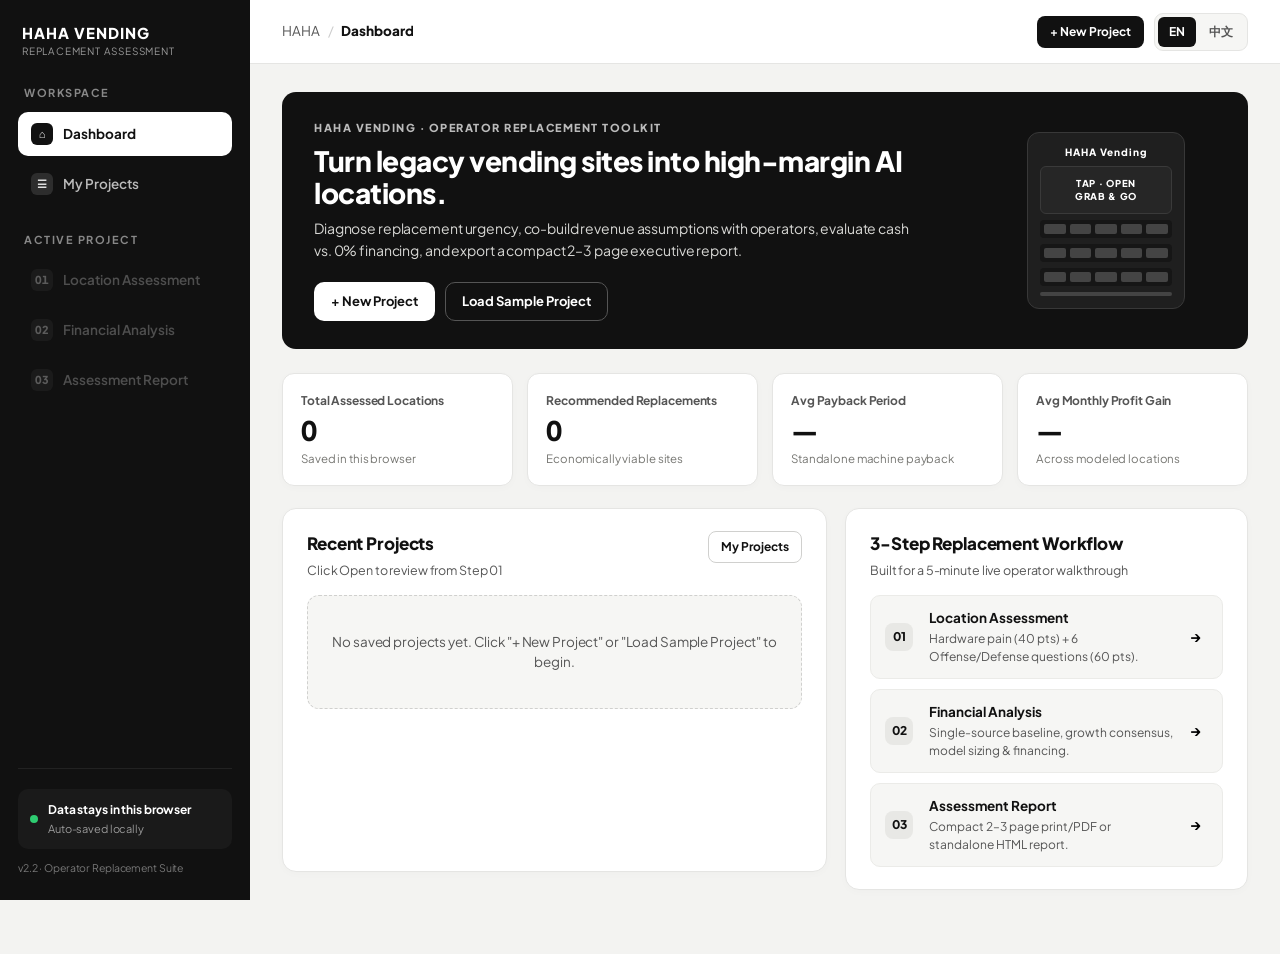
==== index.html @ cf8246a9 "Create index.html" ====
<!DOCTYPE html>
<html lang="en">
<head>
<meta charset="UTF-8">
<meta name="viewport" content="width=device-width, initial-scale=1.0">
<title>HAHA · Location Replacement Assessment v2.2</title>
<meta name="description" content="HAHA Vending Location Replacement Assessment v2.2 — Site Diagnostic, Financial Analysis, and Client-Ready Executive Report.">
<link rel="preconnect" href="https://fonts.googleapis.com">
<link rel="preconnect" href="https://fonts.gstatic.com" crossorigin>
<link href="https://fonts.googleapis.com/css2?family=Inter:wght@400;500;600;700;800;900&family=Plus+Jakarta+Sans:wght@500;600;700;800&display=swap" rel="stylesheet">
<style>
/* =====================================================================
   HAHA Location Replacement Assessment v2.2
   Design System: High-contrast Black / White / Soft Grey
   Aligned with HAHA Location Pitch Builder visual specifications
   ===================================================================== */
:root {
  --black: #111111;
  --ink: #191919;
  --muted: #555555;
  --muted-2: #767672;
  --line: #e5e5e3;
  --line-2: #d0d0ce;
  --soft: #f6f6f4;
  --bg: #f3f3f1;
  --surface: #ffffff;
  --green: #1e7e4e;
  --green-soft: #e6f4ea;
  --green-line: #c2e3ce;
  --red: #b34b40;
  --red-soft: #fdf3f2;
  --red-line: #e5c5c0;
  --amber: #8a5a00;
  --amber-soft: #fff6e5;
  --amber-line: #f0dfb4;
  --radius: 14px;
  --font: "Plus Jakarta Sans", "Inter", -apple-system, BlinkMacSystemFont, "Segoe UI", Roboto, "PingFang SC", "Microsoft YaHei", sans-serif;
}

* { box-sizing: border-box; }
html { -webkit-text-size-adjust: 100%; }
body {
  margin: 0;
  min-width: 320px;
  background: var(--bg);
  color: var(--black);
  font-family: var(--font);
  font-size: 14.5px;
  line-height: 1.5;
  letter-spacing: -0.008em;
  -webkit-font-smoothing: antialiased;
}
button, input, textarea, select { font: inherit; }
button { cursor: pointer; }
[hidden], .hidden { display: none !important; }

/* ================= APP SHELL ================= */
.app-shell {
  min-height: 100vh;
  display: flex;
  background: var(--bg);
  color: var(--black);
}

/* ================= FIXED DARK SIDEBAR ================= */
.sidebar {
  width: 250px;
  background: #111111;
  color: #ffffff;
  padding: 24px 18px;
  display: flex;
  flex-direction: column;
  position: fixed;
  top: 0;
  bottom: 0;
  left: 0;
  z-index: 30;
  transition: transform .22s ease;
  overflow-y: auto;
}
.brand {
  display: flex;
  align-items: center;
  gap: 10px;
  color: #fff;
  text-decoration: none;
  padding: 0 4px;
}
.brand-text strong {
  display: block;
  letter-spacing: 1px;
  font-size: 15px;
  font-weight: 900;
  line-height: 1.15;
}
.brand-text small {
  display: block;
  color: #999;
  font-size: 10px;
  letter-spacing: 0.8px;
  margin-top: 3px;
  text-transform: uppercase;
}
.sidebar-label {
  font-size: 11px;
  letter-spacing: 1.5px;
  color: #888;
  margin: 26px 0 10px;
  text-transform: uppercase;
  font-weight: 700;
  padding: 0 6px;
}
.main-nav {
  display: flex;
  flex-direction: column;
  gap: 6px;
}
.nav-item {
  display: flex;
  align-items: center;
  gap: 10px;
  width: 100%;
  padding: 11px 13px;
  background: transparent;
  border: 0;
  color: #bbb;
  border-radius: 10px;
  text-align: left;
  font-size: 13.5px;
  font-weight: 600;
  transition: background .15s ease, color .15s ease;
}
.nav-item:hover:not(:disabled) {
  color: #fff;
  background: rgba(255, 255, 255, .09);
}
/* CRITICAL CSS FIX: Active nav item stays solid white + black text on hover/focus/active */
.nav-item.active,
.nav-item.active:hover,
.nav-item.active:focus,
.nav-item.active:active {
  background: #ffffff !important;
  color: #111111 !important;
  font-weight: 700;
}
.nav-item:disabled {
  opacity: .36;
  cursor: not-allowed;
}
.nav-badge {
  width: 22px;
  height: 22px;
  border-radius: 6px;
  background: rgba(255, 255, 255, .12);
  color: #ddd;
  display: grid;
  place-items: center;
  font-size: 11px;
  font-weight: 800;
  flex-shrink: 0;
  font-variant-numeric: tabular-nums;
}
.nav-item.active .nav-badge,
.nav-item.active:hover .nav-badge,
.nav-item.active:focus .nav-badge {
  background: #111111 !important;
  color: #ffffff !important;
}
.nav-label {
  flex: 1;
  min-width: 0;
  white-space: nowrap;
  overflow: hidden;
  text-overflow: ellipsis;
}
.sidebar-bottom {
  margin-top: auto;
  padding-top: 20px;
  border-top: 1px solid #222;
}
.sidebar-note {
  background: #1a1a1a;
  padding: 12px;
  border-radius: 10px;
  display: flex;
  gap: 10px;
  align-items: center;
  font-size: 12px;
  color: #ddd;
}
.sidebar-note strong { display: block; font-size: 12px; color: #fff; }
.sidebar-note small { display: block; font-size: 11px; color: #999; margin-top: 2px; }
.status-dot {
  width: 8px;
  height: 8px;
  background: #2ecc71;
  border-radius: 50%;
  display: inline-block;
  flex-shrink: 0;
}
.sidebar-footer {
  margin-top: 12px;
  font-size: 10.5px;
  color: #777;
  line-height: 1.4;
}
.sidebar-overlay {
  display: none;
  position: fixed;
  inset: 0;
  background: rgba(0, 0, 0, .48);
  z-index: 25;
}
.sidebar-overlay.show { display: block; }

/* ================= MAIN AREA & STICKY TOPBAR ================= */
.main-area {
  flex: 1;
  margin-left: 250px;
  min-width: 0;
  display: flex;
  flex-direction: column;
}
.topbar {
  height: 64px;
  border-bottom: 1px solid var(--line);
  background: #ffffff;
  padding: 0 32px;
  display: flex;
  align-items: center;
  justify-content: space-between;
  gap: 16px;
  position: sticky;
  top: 0;
  z-index: 20;
}
.topbar-left {
  display: flex;
  align-items: center;
  gap: 12px;
  min-width: 0;
  flex: 1;
}
.mobile-menu {
  display: none;
  background: transparent;
  border: 1px solid var(--line);
  font-size: 18px;
  padding: 5px 10px;
  border-radius: 8px;
  color: var(--black);
}
.breadcrumb {
  display: flex;
  align-items: center;
  gap: 8px;
  font-size: 13.5px;
  color: var(--muted);
  min-width: 0;
  overflow: hidden;
}
.breadcrumb b { color: #ccc; font-weight: 400; }
.breadcrumb strong {
  color: var(--black);
  font-weight: 800;
  white-space: nowrap;
  overflow: hidden;
  text-overflow: ellipsis;
}
.breadcrumb .bc-proj {
  color: var(--muted);
  font-weight: 600;
  white-space: nowrap;
  overflow: hidden;
  text-overflow: ellipsis;
}
.topbar-actions {
  display: flex;
  align-items: center;
  gap: 10px;
  flex-shrink: 0;
}
.tip-wrap {
  display: inline-flex;
  align-items: center;
}

/* ================= BUTTONS & SEGMENTS ================= */
.button {
  display: inline-flex;
  align-items: center;
  justify-content: center;
  gap: 7px;
  padding: 9px 16px;
  border-radius: 10px;
  font-weight: 700;
  font-size: 13px;
  border: 1px solid transparent;
  transition: all .15s ease;
  text-decoration: none;
  white-space: nowrap;
}
.button-dark { background: #111; color: #fff; }
.button-dark:hover:not(:disabled) { background: #333; }
.button-white { background: #fff; color: #111; }
.button-white:hover:not(:disabled) { background: #eaeae6; }
.button-outline { background: #fff; border: 1px solid var(--line-2); color: #111; }
.button-outline:hover:not(:disabled) { background: var(--soft); border-color: #111; }
.button-ghost { background: transparent; color: var(--muted); }
.button-ghost:hover:not(:disabled) { background: var(--soft); color: #111; }
.button-danger { background: #fff; border: 1px solid var(--red-line); color: var(--red); }
.button-danger:hover:not(:disabled) { background: var(--red-soft); border-color: var(--red); }
.button-small { padding: 6px 12px; font-size: 12px; border-radius: 8px; }
.button-wide { width: 100%; }
.button:disabled {
  opacity: 0.4 !important;
  cursor: not-allowed !important;
}

.seg {
  display: inline-flex;
  background: var(--soft);
  border: 1px solid var(--line);
  border-radius: 9px;
  padding: 3px;
  gap: 2px;
}
.seg button {
  border: 0;
  background: transparent;
  padding: 6px 11px;
  border-radius: 6px;
  font-size: 12px;
  font-weight: 700;
  color: var(--muted);
  transition: all .13s;
  white-space: nowrap;
}
.seg button:hover { color: var(--black); }
.seg button.on { background: #111; color: #fff; }
.seg.block { display: flex; width: 100%; }
.seg.block button { flex: 1; }

/* ================= PAGE CONTENT ================= */
.page-content {
  padding: 28px 32px 64px;
  max-width: 1420px;
  width: 100%;
  margin: 0 auto;
}
.page-heading {
  display: flex;
  align-items: flex-end;
  justify-content: space-between;
  gap: 20px;
  margin-bottom: 22px;
  flex-wrap: wrap;
}
.eyebrow {
  font-size: 11px;
  letter-spacing: 1.5px;
  color: #666;
  font-weight: 800;
  margin-bottom: 5px;
  text-transform: uppercase;
}
.page-heading h1 {
  font-size: 28px;
  margin: 0;
  font-weight: 800;
  letter-spacing: -0.6px;
  color: var(--black);
  line-height: 1.15;
}
.page-heading p {
  margin: 7px 0 0;
  color: #444;
  font-size: 14px;
  line-height: 1.55;
  max-width: 720px;
}

/* ================= DASHBOARD ================= */
.hero-strip {
  background: #111;
  color: #fff;
  border-radius: var(--radius);
  padding: 28px 32px;
  display: grid;
  grid-template-columns: minmax(0, 1fr) 220px;
  gap: 24px;
  align-items: center;
  margin-bottom: 24px;
}
.hero-kicker {
  font-size: 11px;
  letter-spacing: 1.5px;
  color: #bbb;
  font-weight: 800;
  display: block;
  margin-bottom: 8px;
  text-transform: uppercase;
}
.hero-strip h2 {
  font-size: 28px;
  margin: 0 0 8px;
  font-weight: 900;
  letter-spacing: -0.5px;
  line-height: 1.15;
}
.hero-strip p {
  margin: 0 0 20px;
  color: #d8d8d5;
  font-size: 14px;
  line-height: 1.6;
  max-width: 600px;
}
.hero-cta { display: flex; gap: 10px; flex-wrap: wrap; }
.hero-visual {
  display: flex;
  flex-direction: column;
  align-items: center;
  justify-content: center;
}
.visual-frame {
  width: 158px;
  background: #1f1f1f;
  border: 1px solid #383838;
  border-radius: 12px;
  padding: 12px;
  display: flex;
  flex-direction: column;
  gap: 6px;
}
.machine-top {
  font-size: 10px;
  font-weight: 800;
  letter-spacing: 0.9px;
  color: #fff;
  display: flex;
  justify-content: center;
  align-items: center;
  text-align: center;
}
.machine-screen {
  background: #262626;
  border: 1px solid #3a3a3a;
  border-radius: 6px;
  padding: 10px 8px;
  text-align: center;
  font-size: 9.5px;
  font-weight: 800;
  color: #fff;
  letter-spacing: 0.7px;
  line-height: 1.35;
}
.shelf-row {
  display: grid;
  grid-template-columns: repeat(5, 1fr);
  gap: 4px;
  background: #161616;
  padding: 4px;
  border-radius: 4px;
}
.shelf-row i { height: 10px; background: #444; border-radius: 2px; display: block; }
.machine-foot { height: 4px; background: #444; border-radius: 2px; }

.stats-grid {
  display: grid;
  grid-template-columns: repeat(4, minmax(0, 1fr));
  gap: 14px;
  margin-bottom: 22px;
}
.stat-card {
  background: #fff;
  border: 1px solid var(--line);
  border-radius: 12px;
  padding: 18px;
  box-shadow: 0 2px 8px rgba(0, 0, 0, .02);
}
.stat-card span { font-size: 12px; color: var(--muted); font-weight: 700; display: block; }
.stat-card strong {
  font-size: 27px;
  font-weight: 900;
  display: block;
  margin: 6px 0 4px;
  color: var(--black);
  font-variant-numeric: tabular-nums;
  line-height: 1.1;
}
.stat-card small { font-size: 11.5px; color: var(--muted-2); display: block; }

.dashboard-grid {
  display: grid;
  grid-template-columns: minmax(0, 1.15fr) minmax(0, .85fr);
  gap: 18px;
}

/* ================= PANELS & FORMS ================= */
.panel {
  background: #fff;
  border: 1px solid var(--line);
  border-radius: var(--radius);
  padding: 22px 24px;
  box-shadow: 0 2px 8px rgba(0, 0, 0, .02);
  margin-bottom: 18px;
}
.panel:last-child { margin-bottom: 0; }
.panel-head {
  display: flex;
  justify-content: space-between;
  align-items: flex-start;
  margin-bottom: 16px;
  gap: 12px;
}
.panel-head h3 { margin: 0; font-size: 17px; font-weight: 800; color: var(--black); }
.panel-head p { margin: 4px 0 0; color: var(--muted); font-size: 12.5px; line-height: 1.45; }
.step-tag {
  background: var(--soft);
  color: #222;
  padding: 4px 10px;
  border-radius: 999px;
  font-weight: 800;
  font-size: 11px;
  letter-spacing: .5px;
  white-space: nowrap;
  border: 1px solid var(--line);
}

.two-column-layout {
  display: grid;
  grid-template-columns: minmax(0, 1fr) 334px;
  gap: 20px;
  align-items: start;
}
.main-col { min-width: 0; }
.side-col {
  position: sticky;
  top: 84px;
  display: flex;
  flex-direction: column;
  gap: 16px;
}

.form-grid { display: grid; grid-template-columns: 1fr 1fr; gap: 14px; }
.form-grid-3 { display: grid; grid-template-columns: repeat(3, 1fr); gap: 14px; }
.form-grid-4 { display: grid; grid-template-columns: repeat(4, 1fr); gap: 12px; }
.field { display: flex; flex-direction: column; gap: 5px; min-width: 0; }
.field.full { grid-column: 1 / -1; }
.field > label { font-size: 12.5px; font-weight: 700; color: #222; }
.field-hint { font-size: 11.5px; color: var(--muted-2); line-height: 1.45; }
input[type="text"], input[type="number"], input[type="date"], select, textarea {
  width: 100%;
  padding: 9px 12px;
  border: 1px solid #d6d6d4;
  border-radius: 8px;
  background: #fafafa;
  font-size: 14px;
  color: #111;
  outline: 0;
  transition: border-color .15s, background .15s, box-shadow .15s;
}
input:focus, select:focus, textarea:focus { background: #fff; border-color: #111; }
input.input-error {
  border-color: var(--red) !important;
  background: var(--red-soft) !important;
  box-shadow: 0 0 0 3px rgba(179, 75, 64, 0.14);
}
.error-text {
  margin-top: 6px;
  font-size: 12px;
  font-weight: 700;
  color: var(--red);
}
.input-wrap { position: relative; display: flex; align-items: center; }
.input-wrap .unit {
  position: absolute;
  right: 11px;
  font-size: 12px;
  font-weight: 700;
  color: var(--muted);
  pointer-events: none;
}
.input-wrap input.has-unit { padding-right: 42px; }
.input-wrap .prefix {
  position: absolute;
  left: 11px;
  font-size: 13px;
  font-weight: 700;
  color: var(--muted);
  pointer-events: none;
}
.input-wrap input.has-prefix { padding-left: 24px; }
input[type="checkbox"] { accent-color: #111; width: 16px; height: 16px; cursor: pointer; }

.divider { height: 1px; background: var(--line); margin: 18px 0; }

/* ================= CHIPS ================= */
.chips { display: flex; flex-wrap: wrap; gap: 7px; }
.chip {
  display: inline-flex;
  align-items: center;
  gap: 5px;
  padding: 6px 12px;
  border: 1px solid var(--line-2);
  border-radius: 999px;
  background: #fff;
  color: #222;
  font-size: 12.5px;
  font-weight: 700;
  transition: all .14s ease;
}
.chip:hover { border-color: #111; background: var(--soft); }
.chip.on { background: #111; border-color: #111; color: #fff; }

/* ================= DIAGNOSTIC CARDS (STEP 1) ================= */
.criteria-list { display: grid; gap: 12px; }
.criterion {
  border: 1px solid var(--line);
  border-radius: 12px;
  padding: 15px 16px;
  background: #fff;
}
.criterion-top {
  display: flex;
  justify-content: space-between;
  gap: 10px;
  align-items: flex-start;
  margin-bottom: 10px;
}
.criterion-title-wrap { display: flex; gap: 10px; align-items: flex-start; }
.criterion-num {
  flex: 0 0 28px;
  width: 28px;
  height: 28px;
  display: grid;
  place-items: center;
  border-radius: 8px;
  background: #111;
  color: #fff;
  font-size: 11.5px;
  font-weight: 800;
}
.criterion h4 { margin: 0; font-size: 14.5px; font-weight: 800; color: #111; }
.criterion-q { margin: 4px 0 0; font-size: 13px; color: #3d3d3b; line-height: 1.5; }
.dim-tag {
  font-size: 10.5px;
  font-weight: 800;
  padding: 3px 8px;
  border-radius: 999px;
  white-space: nowrap;
  letter-spacing: .3px;
}
.dim-tag.offense { background: #111; color: #fff; }
.dim-tag.defense { background: var(--soft); color: #222; border: 1px solid var(--line-2); }

.choices-3 {
  display: grid;
  grid-template-columns: repeat(3, 1fr);
  gap: 8px;
  margin-left: 38px;
}
.choice-btn {
  padding: 9px 10px;
  border: 1px solid var(--line-2);
  border-radius: 9px;
  background: #fff;
  color: #333;
  font-size: 12.5px;
  font-weight: 700;
  text-align: center;
  transition: all .14s;
}
.choice-btn:hover { border-color: #111; background: var(--soft); }
.choice-btn.on-10 { background: #111; border-color: #111; color: #fff; }
.choice-btn.on-5 { background: #4a4a48; border-color: #4a4a48; color: #fff; }
.choice-btn.on-0 { background: var(--soft); border-color: #111; color: #111; }

/* ================= RIGHT STICKY RAIL & SCORING CRITERIA ================= */
.rail-panel {
  background: #111;
  color: #fff;
  border-radius: var(--radius);
  padding: 22px 20px;
  box-shadow: 0 12px 30px rgba(0, 0, 0, .14);
}
.rail-label {
  font-size: 10px;
  letter-spacing: 1.5px;
  color: #aaa;
  font-weight: 800;
  text-transform: uppercase;
  margin-bottom: 6px;
}
.rail-big {
  font-size: 38px;
  font-weight: 900;
  letter-spacing: -1.5px;
  line-height: 1.05;
  font-variant-numeric: tabular-nums;
}
.rail-big.pos { color: #5ce1a0; }
.rail-big.neg { color: #ff8a80; }
.rail-sub { font-size: 12px; color: #bbb; margin-top: 4px; }
.rail-div { height: 1px; background: rgba(255, 255, 255, .14); margin: 14px 0; }
.rail-row {
  display: flex;
  justify-content: space-between;
  align-items: baseline;
  gap: 10px;
  padding: 4px 0;
  font-size: 12.5px;
}
.rail-row span { color: #aaa; }
.rail-row strong { color: #fff; font-weight: 800; font-variant-numeric: tabular-nums; }

.breakdown-bar { margin-top: 10px; }
.breakdown-head { display: flex; justify-content: space-between; font-size: 11.5px; color: #ccc; margin-bottom: 4px; }
.breakdown-head strong { color: #fff; font-variant-numeric: tabular-nums; }
.score-bar-track {
  height: 6px;
  background: rgba(255, 255, 255, .16);
  border-radius: 99px;
  overflow: hidden;
}
.score-bar-fill {
  height: 100%;
  background: #fff;
  border-radius: inherit;
  transition: width .2s ease;
}

.status-badge {
  display: inline-flex;
  align-items: center;
  gap: 6px;
  padding: 4px 10px;
  border-radius: 999px;
  font-size: 11.5px;
  font-weight: 800;
  background: #fff;
  color: #111;
}
.status-badge.strong { background: #2ecc71; color: #0a2917; }
.status-badge.positive { background: #ffffff; color: #111; }
.status-badge.conditional { background: #f3c65f; color: #3a2600; }
.status-badge.defer { background: #333; color: #ccc; }

.criteria-guide-card {
  background: #fff;
  border: 1px solid var(--line);
  border-radius: var(--radius);
  padding: 18px 20px;
  box-shadow: 0 2px 8px rgba(0, 0, 0, .02);
}
.criteria-guide-card h4 {
  margin: 0 0 6px;
  font-size: 14px;
  font-weight: 800;
  color: #111;
}
.criteria-guide-card p {
  margin: 0 0 12px;
  font-size: 12px;
  color: var(--muted);
  line-height: 1.5;
}
.criteria-tier-list {
  display: grid;
  gap: 8px;
}
.criteria-tier-row {
  display: flex;
  justify-content: space-between;
  align-items: center;
  gap: 10px;
  padding: 8px 10px;
  background: var(--soft);
  border: 1px solid var(--line);
  border-radius: 8px;
  font-size: 12px;
}
.criteria-tier-row strong { color: #111; font-weight: 800; white-space: nowrap; }
.criteria-tier-row span { color: var(--muted); text-align: right; font-weight: 600; }

/* ================= STEP 2 SPECIFIC ================= */
.derived-bar {
  display: grid;
  grid-template-columns: repeat(3, 1fr);
  gap: 10px;
  margin-top: 14px;
  padding: 12px 14px;
  background: var(--soft);
  border: 1px solid var(--line);
  border-radius: 10px;
}
.derived-item span { font-size: 11px; color: var(--muted); font-weight: 700; display: block; }
.derived-item strong { font-size: 17px; font-weight: 900; color: var(--black); font-variant-numeric: tabular-nums; }

.formula-box {
  margin-top: 12px;
  padding: 10px 13px;
  background: var(--soft);
  border: 1px solid var(--line);
  border-left: 3px solid #111;
  border-radius: 0 8px 8px 0;
  font-size: 12.5px;
  color: #222;
  line-height: 1.5;
  font-variant-numeric: tabular-nums;
}

.uplift-grid { display: grid; grid-template-columns: 1fr 1fr; gap: 12px; }
.uplift-card {
  border: 1px solid var(--line);
  border-radius: 12px;
  padding: 14px;
  background: #fff;
  display: flex;
  flex-direction: column;
  gap: 10px;
}
.uplift-head { display: flex; justify-content: space-between; align-items: flex-start; gap: 8px; }
.uplift-head h4 { margin: 0; font-size: 14px; font-weight: 800; }
.uplift-head p { margin: 2px 0 0; font-size: 12px; color: var(--muted); line-height: 1.4; }
.cap-badge {
  font-size: 10px;
  font-weight: 800;
  padding: 2px 7px;
  border-radius: 6px;
  background: var(--amber-soft);
  color: var(--amber);
  border: 1px solid var(--amber-line);
  white-space: nowrap;
}
.uplift-foot {
  display: flex;
  justify-content: space-between;
  align-items: center;
  padding-top: 8px;
  border-top: 1px solid var(--line);
}
.uplift-impact { font-size: 15px; font-weight: 900; color: var(--green); font-variant-numeric: tabular-nums; }

.model-grid {
  display: grid;
  grid-template-columns: repeat(4, 1fr);
  gap: 10px;
  margin-bottom: 14px;
}
.model-card {
  position: relative;
  border: 1px solid var(--line-2);
  border-radius: 11px;
  padding: 13px 12px 11px;
  background: #fff;
  text-align: left;
  transition: all .14s;
}
.model-card:hover { border-color: #111; background: var(--soft); }
.model-card.on {
  border: 2px solid #111;
  background: var(--soft);
  box-shadow: 0 4px 12px rgba(0, 0, 0, .06);
}
.model-card .mn { font-size: 13.5px; font-weight: 800; color: #111; }
.model-card .mp { font-size: 16px; font-weight: 900; margin-top: 4px; font-variant-numeric: tabular-nums; }
.model-card .mt { font-size: 11px; color: var(--muted); margin-top: 2px; font-weight: 600; }
.rec-badge {
  position: absolute;
  top: -8px;
  right: 8px;
  background: #111;
  color: #fff;
  font-size: 9px;
  font-weight: 800;
  letter-spacing: .5px;
  padding: 2px 7px;
  border-radius: 5px;
  text-transform: uppercase;
}

.kpi-row-4 {
  display: grid;
  grid-template-columns: repeat(4, 1fr);
  gap: 10px;
  margin-bottom: 16px;
}
.kpi-box {
  background: var(--soft);
  border: 1px solid var(--line);
  border-radius: 11px;
  padding: 13px 14px;
}
.kpi-box.dark { background: #111; border-color: #111; color: #fff; }
.kpi-box span { font-size: 11px; font-weight: 700; color: var(--muted); display: block; text-transform: uppercase; letter-spacing: .4px; }
.kpi-box.dark span { color: #bbb; }
.kpi-box strong { font-size: 21px; font-weight: 900; display: block; margin-top: 4px; font-variant-numeric: tabular-nums; line-height: 1.15; }
.kpi-box.dark strong { color: #5ce1a0; }
.kpi-box small { font-size: 11px; color: var(--muted-2); display: block; margin-top: 3px; }
.kpi-box.dark small { color: #999; }

.collapse-header {
  display: flex;
  justify-content: space-between;
  align-items: center;
  gap: 12px;
  cursor: pointer;
  user-select: none;
}
.collapse-summary {
  display: flex;
  align-items: center;
  gap: 10px;
  font-size: 13px;
  color: var(--muted);
}
.collapse-summary strong { color: #111; font-weight: 800; font-variant-numeric: tabular-nums; }

/* Tables */
.table-wrap { overflow-x: auto; }
.table { width: 100%; border-collapse: collapse; }
.table th {
  font-size: 11px;
  font-weight: 800;
  letter-spacing: .5px;
  text-transform: uppercase;
  color: var(--muted);
  text-align: left;
  padding: 9px 8px;
  border-bottom: 1.5px solid #111;
  white-space: nowrap;
}
.table td {
  padding: 9px 8px;
  border-bottom: 1px solid var(--line);
  font-size: 13px;
  vertical-align: middle;
}
.table tr:last-child td { border-bottom: 0; }
.table .r { text-align: right; font-variant-numeric: tabular-nums; white-space: nowrap; }
.table tr.total td { background: var(--soft); font-weight: 800; }
.table tr.primary td { background: var(--green-soft); font-weight: 800; color: #111; }
.pos { color: var(--green) !important; }
.neg { color: var(--red) !important; }

.callout {
  display: flex;
  gap: 14px;
  align-items: flex-start;
  padding: 14px 16px;
  border-radius: 11px;
  background: var(--soft);
  border: 1px solid var(--line);
  margin-top: 14px;
}
.callout.good { background: var(--green-soft); border-color: var(--green-line); color: #134e30; }
.callout.warn { background: var(--amber-soft); border-color: var(--amber-line); color: #6b4600; }
.callout .big { font-size: 20px; font-weight: 900; white-space: nowrap; font-variant-numeric: tabular-nums; }
.callout .txt { font-size: 13px; line-height: 1.55; }

.chart-explain {
  margin-top: 10px;
  padding: 11px 14px;
  background: var(--soft);
  border: 1px solid var(--line);
  border-radius: 9px;
  font-size: 12px;
  color: #333;
  line-height: 1.55;
}
.chart-legend {
  display: flex;
  gap: 16px;
  flex-wrap: wrap;
  margin-bottom: 6px;
  font-size: 12px;
  font-weight: 700;
}
.chart-legend span { display: inline-flex; align-items: center; gap: 6px; }
.chart-legend i { display: inline-block; width: 14px; height: 3px; border-radius: 2px; }

.verdict-box {
  margin-top: 18px;
  padding: 18px 20px;
  border-radius: 12px;
  background: #111;
  color: #fff;
}
.verdict-box ul, .verdict-box ol {
  margin: 8px 0 0;
  padding-left: 18px;
  font-size: 13px;
  color: #ddd;
  line-height: 1.6;
}
.verdict-box li { margin-bottom: 3px; }

.warn-list { display: grid; gap: 8px; margin-top: 12px; }
.warn-item {
  display: flex;
  gap: 8px;
  align-items: flex-start;
  padding: 9px 12px;
  border-radius: 9px;
  background: var(--amber-soft);
  border: 1px solid var(--amber-line);
  font-size: 12.5px;
  color: #6b4600;
}
.warn-item.info { background: var(--soft); border-color: var(--line); color: var(--muted); }

/* ================= PROJECTS & RECENT ================= */
.recent-list { display: flex; flex-direction: column; gap: 10px; }
.recent-row {
  display: flex;
  justify-content: space-between;
  align-items: center;
  gap: 12px;
  padding: 12px 14px;
  background: var(--soft);
  border: 1px solid #ebebe8;
  border-radius: 10px;
  cursor: pointer;
  transition: border-color .15s;
}
.recent-row:hover { border-color: #111; background: #fff; }
.recent-row strong { display: block; font-size: 14px; color: #111; }
.recent-row small { display: block; font-size: 12px; color: #555; margin-top: 2px; }

.quick-link {
  display: grid;
  grid-template-columns: 32px minmax(0, 1fr) 18px;
  align-items: center;
  gap: 12px;
  width: 100%;
  padding: 12px 14px;
  background: var(--soft);
  border: 1px solid #ebebe8;
  border-radius: 10px;
  text-align: left;
  margin-bottom: 10px;
  transition: all .15s;
}
.quick-link:last-child { margin-bottom: 0; }
.quick-link:hover { border-color: #111; background: #fff; }
.quick-number {
  font-size: 12px;
  font-weight: 900;
  color: #111;
  background: #e8e8e5;
  width: 28px;
  height: 28px;
  border-radius: 8px;
  display: grid;
  place-items: center;
}
.quick-link strong { display: block; font-size: 13.5px; color: #111; }
.quick-link small { display: block; font-size: 12px; color: #555; margin-top: 2px; }

.project-toolbar {
  display: flex;
  align-items: center;
  justify-content: space-between;
  margin-bottom: 16px;
  gap: 12px;
  flex-wrap: wrap;
}
.search-box {
  display: flex;
  align-items: center;
  gap: 8px;
  background: #fff;
  border: 1px solid var(--line-2);
  padding: 7px 12px;
  border-radius: 9px;
  width: 290px;
}
.search-box input { border: 0; padding: 0; background: transparent; font-size: 13.5px; }
.projects-grid {
  display: grid;
  grid-template-columns: repeat(auto-fill, minmax(300px, 1fr));
  gap: 14px;
}
.project-card {
  background: #fff;
  border: 1px solid var(--line);
  border-radius: 12px;
  padding: 18px;
  display: flex;
  flex-direction: column;
  gap: 10px;
  transition: border-color .15s;
  cursor: pointer;
}
.project-card:hover { border-color: #111; }
.project-card-top { display: flex; justify-content: space-between; align-items: center; gap: 8px; }
.project-type { font-size: 11px; font-weight: 700; padding: 3px 8px; border-radius: 6px; background: var(--soft); color: #333; }
.project-badge { font-size: 11px; font-weight: 800; padding: 3px 8px; border-radius: 6px; background: #111; color: #fff; }
.project-badge.strong { background: var(--green); color: #fff; }
.project-badge.defer { background: #e8e8e5; color: #444; }
.project-card h3 { margin: 0; font-size: 16px; font-weight: 800; color: #111; }
.project-card p { margin: 0; font-size: 12.5px; color: #555; }
.project-card-bottom {
  display: flex;
  justify-content: space-between;
  align-items: center;
  gap: 8px;
  margin-top: auto;
  padding-top: 10px;
  border-top: 1px solid var(--line);
}
.empty-box {
  padding: 36px 20px;
  text-align: center;
  color: var(--muted);
  font-size: 13.5px;
  background: var(--soft);
  border-radius: 12px;
  border: 1px dashed var(--line-2);
}

/* ================= REPORT PAPER (STEP 3) ================= */
.report-toolbar {
  display: flex;
  justify-content: space-between;
  align-items: center;
  gap: 12px;
  margin-bottom: 16px;
  flex-wrap: wrap;
}
.proposal-paper {
  background: #fff;
  color: #111;
  padding: 38px 42px;
  border-radius: 10px;
  border: 1px solid var(--line);
  box-shadow: 0 12px 32px rgba(0, 0, 0, .06);
  max-width: 920px;
  margin: 0 auto;
}
.rep-header {
  display: flex;
  justify-content: space-between;
  align-items: center;
  border-bottom: 2px solid #111;
  padding-bottom: 12px;
  margin-bottom: 16px;
}
.rep-logo { font-weight: 900; letter-spacing: 1px; font-size: 16px; }
.rep-doc-type { font-size: 11px; letter-spacing: 1.2px; color: #555; font-weight: 800; text-transform: uppercase; }
.rep-title { margin: 0 0 6px; font-size: 25px; font-weight: 900; letter-spacing: -0.5px; line-height: 1.2; }
.rep-meta-bar {
  display: flex;
  flex-wrap: wrap;
  gap: 18px;
  padding: 10px 14px;
  background: var(--soft);
  border: 1px solid var(--line);
  border-radius: 8px;
  font-size: 12.5px;
  margin: 12px 0 18px;
}
.rep-meta-bar span { color: #666; margin-right: 4px; }
.rep-stat-row {
  display: grid;
  grid-template-columns: repeat(4, 1fr);
  gap: 10px;
  margin: 12px 0;
}
.rep-stat {
  background: #111;
  color: #fff;
  padding: 13px 14px;
  border-radius: 8px;
}
.rep-stat span { font-size: 10px; color: #ccc; display: block; text-transform: uppercase; letter-spacing: .5px; }
.rep-stat strong { font-size: 19px; font-weight: 900; display: block; margin-top: 4px; font-variant-numeric: tabular-nums; }
.rep-sec { margin: 22px 0 0; }
.rep-sec h3 {
  font-size: 14px;
  font-weight: 800;
  margin: 0 0 10px;
  padding-bottom: 5px;
  border-bottom: 1px solid var(--line);
  text-transform: uppercase;
  letter-spacing: .4px;
}
.rep-subh {
  font-size: 12.5px;
  font-weight: 800;
  color: #111;
  margin: 12px 0 5px;
}
.rep-two { display: grid; grid-template-columns: 1fr 1fr; gap: 18px; }
.rep-list { margin: 6px 0; padding-left: 18px; font-size: 12.5px; line-height: 1.6; color: #222; }
.rep-list li { margin-bottom: 4px; }
.rep-note { font-size: 11.5px; color: #555; line-height: 1.55; margin-top: 8px; }
.rep-deploy-bar {
  margin-top: 10px;
  padding: 9px 12px;
  background: var(--soft);
  border: 1px solid var(--line);
  border-left: 3px solid #111;
  border-radius: 0 7px 7px 0;
  font-size: 12px;
  color: #222;
}
.rep-alert {
  margin-top: 10px;
  padding: 10px 12px;
  background: var(--amber-soft);
  border-left: 3px solid var(--amber);
  font-size: 12px;
  color: #6b4600;
  line-height: 1.5;
}
.rep-foot-bar {
  margin-top: 22px;
  padding-top: 10px;
  border-top: 1px solid var(--line);
  display: flex;
  justify-content: space-between;
  font-size: 11px;
  color: var(--muted-2);
  flex-wrap: wrap;
  gap: 8px;
}

/* ================= MODAL & TOAST ================= */
.modal-backdrop {
  position: fixed;
  inset: 0;
  background: rgba(0, 0, 0, .55);
  display: grid;
  place-items: center;
  z-index: 900;
  padding: 16px;
}
.modal {
  background: #fff;
  border-radius: 14px;
  padding: 24px 26px;
  width: 100%;
  max-width: 440px;
  box-shadow: 0 20px 40px rgba(0, 0, 0, .25);
}
.modal h3 { margin: 0 0 6px; font-size: 18px; font-weight: 800; }
.modal p { margin: 0 0 14px; font-size: 13px; color: #555; line-height: 1.5; }
.modal-actions { display: flex; justify-content: flex-end; gap: 10px; margin-top: 18px; }

.toast {
  position: fixed;
  bottom: 24px;
  right: 24px;
  background: #111;
  color: #fff;
  padding: 11px 18px;
  border-radius: 10px;
  font-size: 13px;
  font-weight: 700;
  box-shadow: 0 8px 24px rgba(0, 0, 0, .22);
  z-index: 1000;
  opacity: 0;
  transform: translateY(10px);
  pointer-events: none;
  transition: all .2s ease;
}
.toast.show { opacity: 1; transform: translateY(0); }

/* ================= RESPONSIVE ================= */
@media (max-width: 1160px) {
  .two-column-layout { grid-template-columns: 1fr; }
  .side-col { position: static; order: -1; }
  .model-grid { grid-template-columns: repeat(2, 1fr); }
  .kpi-row-4 { grid-template-columns: repeat(2, 1fr); }
}
@media (max-width: 900px) {
  .sidebar { transform: translateX(-100%); }
  .sidebar.open { transform: translateX(0); }
  .main-area { margin-left: 0; }
  .mobile-menu { display: inline-flex; }
  .dashboard-grid, .hero-strip { grid-template-columns: 1fr; }
  .stats-grid { grid-template-columns: 1fr 1fr; }
  .topbar { padding: 0 16px; }
  .page-content { padding: 20px 16px 56px; }
}
@media (max-width: 640px) {
  .form-grid, .form-grid-3, .form-grid-4, .uplift-grid, .derived-bar, .kpi-row-4, .rep-two, .rep-stat-row { grid-template-columns: 1fr; }
  .choices-3 { margin-left: 0; }
  .stats-grid { grid-template-columns: 1fr; }
  .proposal-paper { padding: 22px 18px; }
}

/* ================= PRINT / PDF ================= */
@media print {
  @page { size: A4; margin: 12mm; }
  * { -webkit-print-color-adjust: exact !important; print-color-adjust: exact !important; }
  body { background: #fff !important; font-size: 9.8pt; }
  .sidebar, .sidebar-overlay, .topbar, .report-toolbar, .no-print, .toast, .modal-backdrop { display: none !important; }
  .main-area { margin-left: 0 !important; }
  .page-content { padding: 0 !important; max-width: 100% !important; }
  .proposal-paper { border: 0 !important; box-shadow: none !important; padding: 0 !important; max-width: 100% !important; }
  .rep-sec { break-inside: avoid; page-break-inside: avoid; }
  .rep-stat-row { grid-template-columns: repeat(4, 1fr) !important; }
  .rep-two { grid-template-columns: 1fr 1fr !important; }
}
</style>
</head>
<body>
<div class="app-shell">
  <div class="sidebar-overlay" id="sidebarOverlay"></div>
  <aside class="sidebar" id="sidebar"></aside>
  <div class="main-area">
    <header class="topbar" id="topbar"></header>
    <main class="page-content" id="pageContent"></main>
  </div>
</div>
<div id="modalRoot"></div>
<div class="toast" id="toast"></div>
<input type="file" id="importFile" accept="application/json" class="hidden">

<script>
'use strict';

/* =====================================================================
   1. SANDBOX-SAFE STORAGE HELPER (IN-MEMORY MAP FALLBACK)
   ===================================================================== */
const _memStore = new Map();
const safeStorage = {
  get(key) {
    try {
      const val = window.localStorage.getItem(key);
      return val !== null ? val : (_memStore.has(key) ? _memStore.get(key) : null);
    } catch (e) {
      return _memStore.has(key) ? _memStore.get(key) : null;
    }
  },
  set(key, val) {
    const s = String(val);
    _memStore.set(key, s);
    try { window.localStorage.setItem(key, s); } catch (e) {}
  },
  remove(key) {
    _memStore.delete(key);
    try { window.localStorage.removeItem(key); } catch (e) {}
  }
};

/* =====================================================================
   2. CORE MODELS & PURE CALCULATION ENGINE
   ===================================================================== */
const STORAGE_KEY = 'haha_replace_v22_projects';
const ACTIVE_KEY  = 'haha_replace_v22_active';
const LANG_KEY    = 'haha_replace_v22_lang';

const MODELS = [
  { id: 'mini360',    name: 'Mini 360',    msrp: 2999, tag: 'compact' },
  { id: 'plus440',    name: 'Plus 440',    msrp: 3499, tag: 'standard' },
  { id: 'pro542',     name: 'Pro 542',     msrp: 4499, tag: 'bestseller' },
  { id: 'max620s',    name: 'Max 620S',    msrp: 5499, tag: 'flagship' },
  { id: 'max660',     name: 'Max 660',     msrp: 5099, tag: 'large' },
  { id: 'ultra1200',  name: 'Ultra 1200',  msrp: 6999, tag: 'double' },
  { id: 'freezer550', name: 'Freezer 550', msrp: 4999, tag: 'frozen' }
];

const QUADRANT_BASE = {
  1: { variety: 12, basket: 10, stock: 8, payment: 5 },
  2: { variety: 7,  basket: 5,  stock: 5, payment: 3 },
  3: { variety: 10, basket: 8,  stock: 7, payment: 4 },
  4: { variety: 4,  basket: 3,  stock: 3, payment: 2 }
};

const FREIGHT_FEE = 250;
const REVENUE_LINE = 1200;
const URGENCY_HIGH_LINE = 60;

function num(v) {
  if (v === '' || v === null || v === undefined) return 0;
  const n = parseFloat(v);
  return isFinite(n) ? n : 0;
}
function clamp(v, lo, hi) { return Math.min(hi, Math.max(lo, v)); }
function round1(v) { return Math.round(v * 10) / 10; }
function todayStr() {
  const d = new Date();
  return d.getFullYear() + '-' + String(d.getMonth() + 1).padStart(2, '0') + '-' + String(d.getDate()).padStart(2, '0');
}

function createBlankProject(locationName) {
  return {
    id: 'p_' + Date.now() + '_' + Math.random().toString(36).slice(2, 6),
    updatedAt: new Date().toISOString(),
    meta: {
      locationName: locationName || '',
      venue: 'office',
      city: '',
      state: '',
      date: todayStr()
    },
    machine: {
      type: 'snack',
      age: '',
      condition: 'fair',
      monitoring: 'no',
      payments: ['coin', 'bill']
    },
    diag: { q1: 5, q2: 5, q3: 5, q4: 5, q5: 5, q6: 5 },
    baseline: {
      monthlySales: '',
      monthlyOrders: '',
      profitMode: 'actual', // 'actual' | 'margin' | 'detail'
      actualProfit: '',
      estMarginPct: 28,
      cogsRate: 45,
      cashlessShare: 78,
      cardFee: 5.95,
      readerFee: 9.95,
      platform: 0,
      other: 0
    },
    site: {
      deal: 'share', // 'share' | 'rent' | 'combo' | 'none'
      share: 10,
      rent: 0,
      overrideDeal: false,
      hahaShare: 10,
      hahaRent: 0
    },
    uplift: {
      initialized: false,
      _baseQ: 0,
      variety: { accept: 'partial', pct: 6, custom: false },
      basket:  { accept: 'partial', pct: 5, custom: false },
      stock:   { accept: 'partial', pct: 4, custom: false },
      payment: { accept: 'partial', pct: 2.5, custom: false }
    },
    haha: {
      cogsRate: 45,
      processing: 5.95,
      shrinkage: 1.5,
      saas: 15,
      sim: 15,
      pos: 10,
      aiPerOrder: 0.05,
      maintenance: 15,
      other: 0
    },
    invest: {
      modelId: 'pro542',
      modelManual: false,
      freight: true,
      install: 0,
      removal: 0,
      tradeIn: 0,
      finance: {
        enabled: false,
        downPct: 10,
        term: 12,
        apr: 0,
        docFee: 0
      }
    }
  };
}

function createSampleProject() {
  const p = createBlankProject('Breakroom #1 — Bldg A');
  p.meta = {
    locationName: 'Breakroom #1 — Bldg A',
    venue: 'office',
    city: 'Austin',
    state: 'TX',
    date: todayStr()
  };
  p.machine = {
    type: 'snack',
    age: 9,
    condition: 'fair',
    monitoring: 'no',
    payments: ['coin', 'bill']
  };
  p.diag = { q1: 10, q2: 10, q3: 5, q4: 10, q5: 10, q6: 10 };
  p.baseline.monthlySales = 1800;
  p.baseline.monthlyOrders = 720;
  p.baseline.profitMode = 'actual';
  p.baseline.actualProfit = 500;
  p.site = { deal: 'share', share: 10, rent: 0, overrideDeal: false, hahaShare: 10, hahaRent: 0 };
  p.uplift = {
    initialized: true,
    _baseQ: 1,
    variety: { accept: 'yes', pct: 12, custom: false },
    basket:  { accept: 'yes', pct: 10, custom: false },
    stock:   { accept: 'yes', pct: 8, custom: false },
    payment: { accept: 'yes', pct: 5, custom: false }
  };
  p.invest.modelId = 'pro542';
  p.invest.modelManual = false;
  p.invest.freight = true;
  p.invest.finance = { enabled: false, downPct: 10, term: 12, apr: 0, docFee: 0 };
  return p;
}

function dealTerms(deal, share, rent) {
  const shareOn = deal === 'share' || deal === 'combo';
  const rentOn = deal === 'rent' || deal === 'combo';
  return {
    share: shareOn ? clamp(num(share), 0, 100) : 0,
    rent: rentOn ? Math.max(0, num(rent)) : 0
  };
}

function amortize(principal, aprPct, months) {
  const p = Math.max(0, num(principal));
  const n = Math.max(1, Math.round(num(months)));
  const r = Math.max(0, num(aprPct)) / 100 / 12;
  if (p === 0) return 0;
  if (r === 0) return p / n;
  const f = Math.pow(1 + r, n);
  return (p * r * f) / (f - 1);
}

function recommendedModel(dailyOrders, machineType) {
  if (machineType === 'frozen') return 'freezer550';
  if (dailyOrders > 50) return 'ultra1200';
  if (dailyOrders >= 35) return 'max620s';
  if (dailyOrders >= 15) return 'pro542';
  return 'mini360';
}

function compute(p) {
  /* 1. Replacement Urgency Score (0–100): Hardware Pain (0–40) + 6 Diagnostics (0–60) */
  const ageVal = num(p.machine.age);
  const agePts = p.machine.age === '' ? 0 : (ageVal >= 7 ? 12 : ageVal >= 4 ? 6 : 0);
  const pays = Array.isArray(p.machine.payments) ? p.machine.payments : [];
  const hasCard = pays.includes('card');
  const hasMobile = pays.includes('mobile');
  const payPts = (!hasCard && !hasMobile) ? 12 : (!hasMobile ? 5 : 0);
  const monPts = p.machine.monitoring === 'no' ? 8 : 0;
  const condPts = p.machine.condition === 'poor' ? 8 : (p.machine.condition === 'fair' ? 4 : 0);
  const hwPts = clamp(agePts + payPts + monPts + condPts, 0, 40);

  const offensePts = num(p.diag.q1) + num(p.diag.q2) + num(p.diag.q3); // 0–30
  const defensePts = num(p.diag.q4) + num(p.diag.q5) + num(p.diag.q6); // 0–30
  const commercialPts = clamp(offensePts + defensePts, 0, 60);
  const urgencyTotal = clamp(hwPts + commercialPts, 0, 100);
  const urgencyTier = urgencyTotal >= 75 ? 'strong' : urgencyTotal >= 50 ? 'model' : 'low';

  const hiddenRepairRisk = (p.machine.age !== '' && ageVal >= 7) || p.machine.condition === 'poor';

  const rationale = [];
  if (p.machine.age !== '' && ageVal >= 7) rationale.push({ code: 'age', vars: { years: Math.round(ageVal) } });
  if (p.machine.condition === 'poor') rationale.push({ code: 'condition' });
  if (!hasCard && !hasMobile) rationale.push({ code: 'noCashless' });
  else if (!hasMobile) rationale.push({ code: 'noMobile' });
  if (p.machine.monitoring === 'no') rationale.push({ code: 'monitoring' });
  if (num(p.diag.q1) === 10) rationale.push({ code: 'marginCeiling' });
  if (num(p.diag.q5) === 10) rationale.push({ code: 'retention' });
  if (num(p.diag.q4) === 10) rationale.push({ code: 'friction' });
  if (!rationale.length) rationale.push({ code: 'default' });

  /* 2. Single-Source Sales Baseline (30-day backend basis) */
  const b = p.baseline;
  const oldSales = Math.max(0, num(b.monthlySales));
  const oldMonthlyOrders = Math.max(0, num(b.monthlyOrders));
  const oldDailyOrders = oldMonthlyOrders / 30;
  const oldAov = oldMonthlyOrders > 0 ? oldSales / oldMonthlyOrders : 0;

  const siteTerms = dealTerms(p.site.deal, p.site.share, p.site.rent);
  const oldSiteFee = oldSales * siteTerms.share / 100 + siteTerms.rent;

  const oldDetail = {
    cogs: oldSales * clamp(num(b.cogsRate), 0, 100) / 100,
    commission: oldSiteFee,
    processing: oldSales * clamp(num(b.cashlessShare), 0, 100) / 100 * clamp(num(b.cardFee), 0, 100) / 100,
    reader: Math.max(0, num(b.readerFee)),
    platform: Math.max(0, num(b.platform)),
    other: Math.max(0, num(b.other))
  };

  let oldProfit = 0;
  let oldCost = 0;
  if (b.profitMode === 'actual') {
    oldProfit = num(b.actualProfit);
    oldCost = oldSales - oldProfit;
  } else if (b.profitMode === 'detail') {
    oldCost = oldDetail.cogs + oldDetail.commission + oldDetail.processing + oldDetail.reader + oldDetail.platform + oldDetail.other;
    oldProfit = oldSales - oldCost;
  } else {
    oldProfit = oldSales * clamp(num(b.estMarginPct), 0, 100) / 100;
    oldCost = oldSales - oldProfit;
  }
  const oldMargin = oldSales > 0 ? (oldProfit / oldSales) * 100 : 0;

  /* 3. Silent Quadrant Derivation (Sales >= $1,200 & Urgency >= 60) */
  const highRev = oldSales >= REVENUE_LINE;
  const highUrg = urgencyTotal >= URGENCY_HIGH_LINE;
  const quadrantId = highRev ? (highUrg ? 1 : 2) : (highUrg ? 3 : 4);

  /* 4. Growth Consensus with Exact Pro-Rata Cap Scaling */
  const up = p.uplift;
  const vPct = Math.max(0, num(up.variety.pct));
  const sPct = Math.max(0, num(up.stock.pct));
  const pPct = Math.max(0, num(up.payment.pct));
  const bPct = Math.max(0, num(up.basket.pct));

  const orderRaw = vPct + sPct + pPct;
  const orderCapped = orderRaw > 40;
  const orderPct = clamp(orderRaw, 0, 40);
  const orderScale = orderRaw > 0 ? (orderPct / orderRaw) : 1;

  const aovCapped = bPct > 25;
  const aovPct = clamp(bPct, 0, 25);

  const hahaMonthlyOrders = oldMonthlyOrders * (1 + orderPct / 100);
  const hahaDailyOrders = hahaMonthlyOrders / 30;
  const hahaAov = oldAov * (1 + aovPct / 100);
  const hahaSales = hahaMonthlyOrders * hahaAov;

  const varietyRev = ((vPct * orderScale) / 100) * oldSales;
  const stockRev   = ((sPct * orderScale) / 100) * oldSales;
  const paymentRev = ((pPct * orderScale) / 100) * oldSales;
  const basketRev  = hahaMonthlyOrders * (hahaAov - oldAov);
  const totalRevenueGrowth = hahaSales - oldSales;
  const totalRevenueGrowthPct = oldSales > 0 ? (totalRevenueGrowth / oldSales) * 100 : 0;

  /* 5. HAHA P&L */
  const h = p.haha;
  const hahaTerms = p.site.overrideDeal
    ? dealTerms(p.site.deal, p.site.hahaShare, p.site.hahaRent)
    : siteTerms;

  const cogsRate = clamp(num(h.cogsRate), 0, 100);
  const procRate = clamp(num(h.processing), 0, 100);
  const shrinkRate = clamp(num(h.shrinkage), 0, 100);
  const aiPerOrder = Math.max(0, num(h.aiPerOrder));

  const hahaCogs = hahaSales * cogsRate / 100;
  const hahaShareCost = hahaSales * hahaTerms.share / 100;
  const hahaRent = hahaTerms.rent;
  const hahaSiteFee = hahaShareCost + hahaRent;
  const hahaProcessing = hahaSales * procRate / 100;
  const hahaShrinkage = hahaSales * shrinkRate / 100;
  const hahaFixed = Math.max(0, num(h.saas)) + Math.max(0, num(h.sim)) + Math.max(0, num(h.pos)) + Math.max(0, num(h.maintenance)) + Math.max(0, num(h.other));
  const hahaAi = hahaMonthlyOrders * aiPerOrder;

  const hahaCost = hahaCogs + hahaSiteFee + hahaProcessing + hahaShrinkage + hahaFixed + hahaAi;
  const hahaProfit = hahaSales - hahaCost;
  const hahaMargin = hahaSales > 0 ? (hahaProfit / hahaSales) * 100 : 0;

  const varRateSum = (cogsRate + hahaTerms.share + procRate + shrinkRate) / 100;
  const fixedTotal = hahaFixed + hahaRent;
  const zeroGrowthProfit = oldSales - (oldSales * varRateSum) - fixedTotal - (oldMonthlyOrders * aiPerOrder);

  /* 6. Model Recommendation (Daily Orders + Frozen Machine Type) & Net Investment */
  const basisDailyOrders = hahaDailyOrders > 0 ? hahaDailyOrders : oldDailyOrders;
  const recModelId = recommendedModel(basisDailyOrders, p.machine.type);
  const effectiveModelId = p.invest.modelManual ? p.invest.modelId : recModelId;
  const activeModel = MODELS.find(m => m.id === effectiveModelId) || MODELS[2];

  const equipment = activeModel.msrp;
  const freight = p.invest.freight ? FREIGHT_FEE : 0;
  const install = Math.max(0, num(p.invest.install));
  const removal = Math.max(0, num(p.invest.removal));
  const tradeIn = Math.max(0, num(p.invest.tradeIn));
  const investment = Math.max(0, equipment + freight + install + removal - tradeIn);

  const delta = hahaProfit - oldProfit;
  const annualDelta = delta * 12;
  const payback = delta > 0 ? investment / delta : Infinity;
  const standalonePayback = hahaProfit > 0 ? investment / hahaProfit : Infinity;
  const threeYearNet = delta * 36 - investment;
  const roi3 = investment > 0 ? (threeYearNet / investment) * 100 : 0;

  /* 7. Financing (CRITICAL: docFee ONLY at signing, NEVER inside principal) */
  const f = p.invest.finance;
  const financed = !!(f.enabled && investment > 0);
  const down = investment * clamp(num(f.downPct), 0, 100) / 100;
  const docFee = Math.max(0, num(f.docFee));
  const principal = Math.max(0, investment - down);
  const finMonths = clamp(Math.round(num(f.term) || 12), 1, 120);
  const apr = Math.max(0, num(f.apr));
  const payment = amortize(principal, apr, finMonths);
  const cashDueAtSigning = financed ? (down + docFee) : investment;
  const totalPaid = financed ? (payment * finMonths + down + docFee) : investment;
  const totalInterest = financed ? Math.max(0, payment * finMonths - principal) : 0;
  const coverage = payment > 0 ? hahaProfit / payment : Infinity;
  const cashAfter = hahaProfit - payment;
  const vsOldCash = cashAfter - oldProfit;
  const selfFunding = financed && payment > 0 && hahaProfit >= payment;

  /* 8. Stress Test (100% / 80% / 60% of projected sales) */
  const stress = [1, 0.8, 0.6].map(scale => {
    const sSales = hahaSales * scale;
    const sOrders = hahaMonthlyOrders * scale;
    const sProfit = sSales - (sSales * varRateSum) - fixedTotal - (sOrders * aiPerOrder);
    const sDelta = sProfit - oldProfit;
    return {
      scale,
      sales: sSales,
      profit: sProfit,
      delta: sDelta,
      payback: sDelta > 0 ? investment / sDelta : Infinity,
      coverage: payment > 0 ? sProfit / payment : Infinity
    };
  });

  /* 9. Business Viability Verdict (No internal A/B grade jargon) */
  const hasData = oldSales > 0 && oldMonthlyOrders > 0;
  const relGain = oldProfit > 0 ? delta / oldProfit : (delta >= 200 ? 1 : 0);
  let verdict = 'defer'; // 'strong' | 'positive' | 'conditional' | 'defer'
  if (hasData && delta > 0) {
    if (payback <= 24 && relGain >= 0.2 && (!financed || coverage >= 1.5)) verdict = 'strong';
    else if (payback <= 36 && (!financed || coverage >= 1.2)) verdict = 'positive';
    else if (payback <= 48) verdict = 'conditional';
  }
  const viable = verdict === 'strong' || verdict === 'positive';

  /* 10. Warnings */
  const warnings = [];
  if (!hasData) warnings.push({ level: 'info', code: 'noSales' });
  if (orderCapped) warnings.push({ level: 'warn', code: 'orderCap' });
  if (aovCapped) warnings.push({ level: 'warn', code: 'aovCap' });
  if (financed && coverage < 1.25) warnings.push({ level: 'warn', code: 'coverageLow', vars: { coverage: coverage.toFixed(2) } });
  if (financed && vsOldCash < 0) warnings.push({ level: 'warn', code: 'cashBelowOld' });
  if (hasData && delta > 0 && payback > 36) warnings.push({ level: 'warn', code: 'longPayback', vars: { months: payback.toFixed(0) } });

  return {
    hasData,
    urgency: { total: urgencyTotal, hwPts, commercialPts, offensePts, defensePts, tier: urgencyTier },
    hiddenRepairRisk,
    rationale,
    quadrantId,
    siteTerms,
    hahaTerms,
    old: { sales: oldSales, monthlyOrders: oldMonthlyOrders, dailyOrders: oldDailyOrders, aov: oldAov, siteFee: oldSiteFee, profit: oldProfit, cost: oldCost, margin: oldMargin, detail: oldDetail },
    growth: { orderRaw, orderPct, aovPct, orderCapped, aovCapped, varietyRev, stockRev, paymentRev, basketRev, totalRevenueGrowth, totalRevenueGrowthPct },
    haha: { sales: hahaSales, monthlyOrders: hahaMonthlyOrders, dailyOrders: hahaDailyOrders, aov: hahaAov, cogs: hahaCogs, shareCost: hahaShareCost, rent: hahaRent, siteFee: hahaSiteFee, processing: hahaProcessing, shrinkage: hahaShrinkage, fixed: hahaFixed, ai: hahaAi, cost: hahaCost, profit: hahaProfit, margin: hahaMargin, zeroGrowthProfit },
    invest: { recModelId, effectiveModelId, model: activeModel, equipment, freight, install, removal, tradeIn, total: investment, delta, annualDelta, payback, standalonePayback, threeYearNet, roi3 },
    finance: { enabled: financed, down, docFee, principal, months: finMonths, apr, payment, cashDueAtSigning, totalPaid, totalInterest, coverage, cashAfter, vsOldCash, selfFunding },
    stress,
    verdict,
    viable,
    warnings,
    siteEarnings: { monthly: hahaSiteFee, annual: hahaSiteFee * 12 }
  };
}

/* =====================================================================
   3. COMPLETE BILINGUAL DICTIONARY (EN / 中文)
   ===================================================================== */
const STR = {
  en: {
    'brand.sub': 'REPLACEMENT ASSESSMENT',
    'nav.workspace': 'WORKSPACE',
    'nav.activeProject': 'ACTIVE PROJECT',
    'nav.dashboard': 'Dashboard',
    'nav.projects': 'My Projects',
    'nav.s1': 'Location Assessment',
    'nav.s2': 'Financial Analysis',
    'nav.s3': 'Assessment Report',
    'side.local': 'Data stays in this browser',
    'side.localSub': 'Auto-saved locally',
    'side.ver': 'v2.2 · Operator Replacement Suite',
    'top.newProject': '+ New Project',
    'top.newDisabledTip': 'Return to Dashboard or My Projects to start a new assessment so current progress is not interrupted.',
    'top.untitled': 'Untitled Location',

    'modal.newTitle': 'Start New Replacement Assessment',
    'modal.newDesc': 'Enter the location name to create your assessment project and begin Step 01.',
    'modal.locLabel': 'Location Name *',
    'modal.locPh': 'e.g. Breakroom #1 — Bldg A',
    'modal.locErr': 'Please enter a Location Name before continuing.',
    'modal.createBtn': 'Create & Start Assessment',

    'common.open': 'Open',
    'common.delete': 'Delete',
    'common.cancel': 'Cancel',
    'common.confirm': 'Confirm',
    'common.yes': 'Yes',
    'common.partly': 'Partly',
    'common.no': 'No',
    'common.mo': 'mo',
    'common.months': 'months',
    'common.noPayback': 'No payback',
    'common.backup': 'Backup',
    'common.restore': 'Restore',
    'common.created': 'New project created',
    'common.sampleCreated': 'Sample project added',
    'common.backedUp': 'Backup file downloaded',
    'common.restored': 'Projects restored successfully',
    'common.invalidFile': 'Invalid backup JSON file',
    'common.deleted': 'Project deleted',

    'dash.kicker': 'HAHA VENDING · OPERATOR REPLACEMENT TOOLKIT',
    'dash.title': 'Turn legacy vending sites into high-margin AI locations.',
    'dash.desc': 'Diagnose replacement urgency, co-build revenue assumptions with operators, evaluate cash vs. 0% financing, and export a compact 2–3 page executive report.',
    'dash.ctaNew': '+ New Project',
    'dash.ctaSample': 'Load Sample Project',
    'dash.stat1': 'Total Assessed Locations',
    'dash.stat1Sub': 'Saved in this browser',
    'dash.stat2': 'Recommended Replacements',
    'dash.stat2Sub': 'Economically viable sites',
    'dash.stat3': 'Avg Payback Period',
    'dash.stat3Sub': 'Standalone machine payback',
    'dash.stat4': 'Avg Monthly Profit Gain',
    'dash.stat4Sub': 'Across modeled locations',
    'dash.recent': 'Recent Projects',
    'dash.recentSub': 'Click Open to review from Step 01',
    'dash.empty': 'No saved projects yet. Click "+ New Project" or "Load Sample Project" to begin.',
    'dash.quick': '3-Step Replacement Workflow',
    'dash.quickSub': 'Built for a 5-minute live operator walkthrough',
    'dash.q1': 'Location Assessment',
    'dash.q1d': 'Hardware pain (40 pts) + 6 Offense/Defense questions (60 pts).',
    'dash.q2': 'Financial Analysis',
    'dash.q2d': 'Single-source baseline, growth consensus, model sizing & financing.',
    'dash.q3': 'Assessment Report',
    'dash.q3d': 'Compact 2–3 page print/PDF or standalone HTML report.',

    'proj.title': 'My Projects',
    'proj.desc': 'Manage all location replacement assessments saved in this browser.',
    'proj.search': 'Search locations or cities...',
    'proj.delTitle': 'Delete Project',
    'proj.delMsg': 'Are you sure you want to delete "{name}"? This cannot be undone.',

    's1.eyebrow': 'STEP 01 · LOCATION ASSESSMENT',
    's1.title': 'Diagnose the site and replacement urgency.',
    's1.lead': 'Combine current hardware risk (40 pts) with 6 Offense & Defense commercial signals (60 pts) to score replacement urgency.',
    's1.c1': 'Location Details',
    's1.c1d': 'Core site information displayed on the report cover.',
    's1.locName': 'Location Name *',
    's1.locNamePh': 'e.g. Breakroom #1 — Bldg A',
    's1.venue': 'Venue Type',
    's1.city': 'City (optional)',
    's1.state': 'State (optional)',
    's1.c2': 'Current Machine Status',
    's1.c2d': 'Scored up to 40 points based on age, cashless gap, monitoring, and physical condition.',
    's1.mType': 'Machine Type',
    's1.mAge': 'Machine Age (years)',
    's1.mAgeHint': '≥7 yrs: +12 pts · 4–6 yrs: +6 pts',
    's1.mCond': 'Physical Condition',
    's1.mMon': 'Remote Monitoring',
    's1.mPay': 'Payments Accepted',
    's1.mPayHint': 'Missing both Card & Mobile: +12 pts · Missing Mobile only: +5 pts',
    's1.c3': '6 Commercial Diagnostic Questions',
    's1.c3d': 'Offense (revenue upside) + Defense (protect location & cut labor drag) — up to 60 points.',
    's1.offense': 'OFFENSE',
    's1.defense': 'DEFENSE',
    's1.q1t': '1. Margin Ceiling',
    's1.q1': 'Is the current machine limited to low-margin snacks/cans and unable to sell high-margin fresh food, energy drinks, or oversized items?',
    's1.q1a': 'Strong (10)', 's1.q1b': 'Moderate (5)', 's1.q1c': 'Low (0)',
    's1.q2t': '2. Multi-Item Basket Potential',
    's1.q2': 'Do visitors have the habit and spending power to grab 2–3 items in one visit (e.g., drink + meal/snack)?',
    's1.q2a': 'Strong (10)', 's1.q2b': 'Moderate (5)', 's1.q2c': 'Low (0)',
    's1.q3t': '3. Captive Demand',
    's1.q3': 'Does the site lack a nearby 24/7 convenience store or cafeteria within a 5-minute walk?',
    's1.q3a': 'Strong (10)', 's1.q3b': 'Moderate (5)', 's1.q3c': 'Low (0)',
    's1.q4t': '4. Operational Drag',
    's1.q4': 'Does lack of telemetry cause blind restocking trips, frequent stockouts, or jam refunds that waste labor?',
    's1.q4a': 'Strong (10)', 's1.q4b': 'Moderate (5)', 's1.q4c': 'Low (0)',
    's1.q5t': '5. Location Defense',
    's1.q5': 'Has the property mentioned aging equipment, or is there risk of competitors (Micro Markets / other smart coolers) taking over the spot?',
    's1.q5a': 'Strong (10)', 's1.q5b': 'Moderate (5)', 's1.q5c': 'Low (0)',
    's1.q6t': '6. Hardware Lifespan & Cashless Walk-Aways',
    's1.q6': 'Is the machine aging (7+ yrs / frequent repairs) or losing younger buyers who don’t carry cash?',
    's1.q6a': 'Strong (10)', 's1.q6b': 'Moderate (5)', 's1.q6c': 'Low (0)',

    's1.railTitle': 'REPLACEMENT URGENCY',
    's1.railHw': 'Hardware Pain',
    's1.railComm': 'Commercial Signals',
    's1.railNext': 'Continue to Financial Analysis →',
    's1.tierStrong': 'Strong Replacement Fit',
    's1.tierModel': 'Worth Financial Modeling',
    's1.tierLow': 'Low Urgency / Validate First',
    's1.critTitle': 'Scoring Criteria',
    's1.critDesc': 'Total 100 pts = Hardware Pain (40 pts: Age +12, Cashless gap +12, No monitoring +8, Condition +8) + 6 Commercial Signals (60 pts: 10/5/0 each).',

    'venue.office': 'Office / Corporate', 'venue.factory': 'Factory / Industrial', 'venue.gym': 'Gym / Fitness',
    'venue.hospital': 'Hospital / Medical', 'venue.hotel': 'Hotel / Hospitality', 'venue.school': 'School / University',
    'venue.apartment': 'Apartment / Residential', 'venue.transit': 'Airport / Transit', 'venue.construction': 'Construction Site', 'venue.retail': 'Retail / Other',
    'mtype.snack': 'Snack / Spring', 'mtype.beverage': 'Beverage', 'mtype.combo': 'Combo', 'mtype.frozen': 'Frozen / Fresh', 'mtype.other': 'Other',
    'cond.good': 'Good', 'cond.fair': 'Fair', 'cond.poor': 'Poor',
    'pay.coin': 'Coin', 'pay.bill': 'Bill', 'pay.card': 'Card', 'pay.mobile': 'Mobile / Apple Pay',

    's2.eyebrow': 'STEP 02 · FINANCIAL ANALYSIS',
    's2.title': 'Model the operator’s replacement economics.',
    's2.lead': 'All inputs stay synced on one screen — adjust sales, growth consensus, model, or 0% financing and see payback update live.',
    's2.secA': 'A. Current Baseline & Site Agreement',
    's2.secAd': 'Single-source sales baseline (30-day backend basis) with zero conflicting inputs.',
    's2.mSales': 'Monthly Sales ($)',
    's2.mOrders': 'Monthly Orders',
    's2.estOrders': "Don't know orders? Estimate at $2.50 AOV",
    's2.dDaily': 'Daily Orders (÷30)',
    's2.dAov': 'Avg Order Value (Sales ÷ Orders)',
    's2.dMargin': 'Current Net Margin',
    's2.profitLabel': 'Current Monthly Profit Mode',
    's2.pmActual': 'Actual Monthly Net Profit ($)',
    's2.pmMargin': 'Estimated Net Margin (%)',
    's2.pmDetail': 'Itemized Old Costs (7 items)',
    's2.actualProfit': 'Actual Monthly Net Profit ($)',
    's2.estMargin': 'Estimated Net Margin (%)',
    's2.dCogs': 'Product Cost (COGS %)',
    's2.dCashless': 'Cashless Share (%)',
    's2.dCardFee': 'Card Fee (%)',
    's2.dReader': 'Card Reader Fee ($/mo)',
    's2.dPlatform': 'Platform / Telemetry ($/mo)',
    's2.dOther': 'Other / Restocking ($/mo)',
    's2.dSiteAuto': 'Site Fee (7th item, synced from Site Agreement below)',
    's2.dealTitle': 'Site Agreement',
    's2.dealShare': 'Revenue Share %', 's2.dealRent': 'Fixed Rent $', 's2.dealCombo': 'Share + Rent', 's2.dealNone': 'No Charge',
    's2.sharePct': 'Revenue Share (%)',
    's2.rentAmt': 'Fixed Monthly Rent ($)',
    's2.overrideDeal': 'Site terms change after replacement',
    's2.hahaShare': 'HAHA Revenue Share (%)',
    's2.hahaRent': 'HAHA Fixed Monthly Rent ($)',
    's2.formulaCur': 'Current Site Fee = {sales} × {share}% + {rent} rent = {total}/mo',
    's2.formulaNew': 'HAHA Projected Site Fee = {sales} × {share}% + {rent} rent = {total}/mo',

    's2.secB': 'B. Client-Agreed Growth Uplift',
    's2.secBd': 'Let the operator validate each upside driver. Order uplift caps at 40% (pro-rata scaled); AOV caps at 25%.',
    's2.resetUp': 'Reset to Site Defaults',
    's2.up1t': '01 · More Product Variety', 's2.up1d': 'Higher-margin fresh food & larger beverages drive new trips (Orders).',
    's2.up2t': '02 · Multi-Item Baskets', 's2.up2d': 'Grab-and-go checkout unlocks 2–3 items per transaction (AOV).',
    's2.up3t': '03 · Fewer Stockouts', 's2.up3d': 'Real-time inventory visibility recovers lost sales (Orders).',
    's2.up4t': '04 · Better Payment Experience', 's2.up4d': 'Tap-to-unlock removes checkout friction (Orders).',
    's2.yes100': 'Yes (100%)', 's2.part50': 'Partly (50%)', 's2.no0': 'No (0%)',
    's2.capped': 'Capped',
    's2.projSales': 'Projected HAHA Sales',
    's2.revUplift': 'Total Revenue Uplift',
    's2.projDaily': 'Projected Daily Orders',

    's2.secC': 'C. Machine Recommendation, Investment & Financing',
    's2.secCd': 'Auto-recommended by daily order volume & machine type. Click any model to select.',
    's2.recBadge': 'Recommended',
    'tag.compact': 'Compact', 'tag.standard': 'Standard', 'tag.bestseller': 'US Best Seller',
    'tag.flagship': 'Flagship', 'tag.large': 'Large Capacity', 'tag.double': 'Double Door', 'tag.frozen': 'Frozen',
    's2.freight': 'Freight (+$250)',
    's2.install': 'Installation ($)',
    's2.removal': 'Old Machine Removal ($)',
    's2.tradeIn': 'Trade-In Credit ($)',
    's2.tradeInHint': 'Resale value or trade-in credit recovered from the replaced machine.',
    's2.payMethod': 'Payment Method',
    's2.cash': 'Cash',
    's2.finance': 'Finance',
    's2.down': 'Down Payment (%)',
    's2.term': 'Term (months)',
    's2.apr': 'APR (%)',
    's2.docFee': 'Doc Fee (Upfront $)',
    's2.cashSigning': 'Day 1 Cash (Signing)',
    's2.monthlyPmt': 'Monthly Payment',
    's2.coverage': 'Payment Coverage',
    's2.cashAfter': 'Cash After Payment',
    's2.selfFund': 'Self-Funding Cash Flow: HAHA net profit covers the monthly payment by {cov}× — cash-flow positive from Month 1 ({cash}/mo left over), and you own the machine outright after {term} months.',

    's2.secD': 'D. HAHA Operating Costs',
    's2.secDd': 'Closed by default. Click to adjust COGS, Shrinkage/Spoilage, editable AI fee, and monthly fixed costs.',
    's2.cogs': 'COGS Rate (%)',
    's2.cogsHint': 'Consider ~50% if expanding into fresh food.',
    's2.proc': 'Card Processing (%)',
    's2.shrink': 'Shrinkage / Spoilage Reserve (%)',
    's2.shrinkHint': 'Default 1.5% (editable to 0%) for theft or fresh-food expiry.',
    's2.aiFee': 'AI Recognition Fee ($/order)',
    's2.saas': 'SaaS Platform ($/mo)',
    's2.sim': 'SIM / 4G ($/mo)',
    's2.pos': 'POS Lease ($/mo)',
    's2.maint': 'Maintenance Reserve ($/mo)',
    's2.other': 'Restocking Labor / Other ($/mo)',

    's2.secE': 'E. Before vs. After Comparison, Cash Flow & Stress Test',
    's2.kpiGain': 'Monthly Profit Gain',
    's2.kpiStandalone': 'Standalone Equipment Payback',
    's2.kpiStandaloneSub': 'Net investment ÷ HAHA profit',
    's2.kpiInc': 'Incremental Payback',
    's2.kpiIncSub': 'Net investment ÷ monthly gain',
    's2.kpi3yr': '3-Year Net Gain',
    's2.kpi3yrSub': '36-mo gain minus net investment',
    's2.metric': 'Operating Metric',
    's2.cur': 'Current Machine',
    's2.haha': 'HAHA (Projected)',
    's2.chg': 'Change',
    's2.rOrders': 'Monthly Orders',
    's2.rAov': 'Avg Order Value',
    's2.rSales': 'Monthly Sales',
    's2.rCost': 'Total Monthly Cost',
    's2.rProfit': 'Monthly Net Profit',
    's2.rMargin': 'Net Margin',
    's2.chartTitle': '36-Month Cumulative Cash Flow',
    's2.legOld': 'Keep Current Machine',
    's2.legNew': 'Replace with HAHA',
    's2.chartExplain': 'How to read this chart: The dashed grey line tracks cumulative profit if you keep the old machine. The green HAHA line starts below zero by your upfront investment, climbs faster each month, and crosses the grey line at the incremental payback month — everything above the dashed line afterward is pure extra profit from upgrading.',
    's2.zeroTitle': 'Zero-Growth Downside Check',
    's2.zeroText': 'Even with 0% sales growth (today’s sales under HAHA operating costs), monthly net profit is {v} ({gap} vs. today).',
    's2.stressTitle': 'Stress Test (Sales Realization)',
    's2.propTitle': 'Property / Landlord Earnings',
    's2.propSub': 'Projected monthly & annual site income at HAHA sales.',
    's2.hiddenRiskTitle': 'Hidden Maintenance Risk of Keeping Aging Hardware',
    's2.hiddenRiskText': 'The current machine is ≥7 years old or in poor condition. Keeping aging equipment exposes the operator to $500–$1,000+ in unbudgeted compressor, cooling, or bill-validator repairs and lost downtime over the next 12 months.',

    'r2.title': 'LIVE FINANCIAL SNAPSHOT',
    'r2.gain': 'Monthly Profit Gain',
    'r2.standalone': 'Standalone Payback',
    'r2.inc': 'Incremental Payback',
    'r2.threeYr': '3-Year Net Gain',
    'r2.netInv': 'Net Investment',
    'r2.model': 'Selected Model',
    'r2.toReport': 'View Assessment Report →',

    'verdict.strong': 'Strongly Recommended',
    'verdict.positive': 'Recommended',
    'verdict.conditional': 'Conditional / Validate',
    'verdict.defer': 'Not Yet Recommended',
    'repHead.strong': 'Upgrade this location to the {model} to capture strong profit upside.',
    'repHead.positive': 'Proceed with upgrading to the {model} — economics are solidly positive.',
    'repHead.conditional': 'Validate demand or resize hardware before committing to the {model}.',
    'repHead.defer': 'Defer replacement until site volume grows or site fees improve.',

    'vReason.gain': 'Adds {delta}/mo ({annual}/yr) in net profit — standalone equipment payback in {standalone} ({inc} incremental payback).',
    'vReason.3yr': 'Generates {net3} in cumulative net extra profit over 36 months after recovering the {inv} net investment.',
    'vReason.fin': 'Monthly financing payment ({pmt}/mo) is covered {cov}× by HAHA net profit, remaining cash-flow positive from Month 1.',
    'vReason.downside': 'At 60% of projected sales (stress test), monthly net profit remains {down}.',
    'vReason.neg': 'Under current assumptions, monthly profit does not yet exceed the existing machine.',

    'next.strong1': 'Confirm the top two client-agreed growth assumptions and review preferred SKU assortment (fresh food, cold drinks, snacks).',
    'next.strong2': 'Select Cash purchase or 0% APR 12-month financing and align site agreement duration with the payback window.',
    'next.strong3': 'Schedule delivery and set a 30-day post-launch performance check to optimize planogram and pricing.',
    'next.pos1': 'Confirm product cost (COGS) and shrinkage assumptions based on the planned merchandise mix.',
    'next.pos2': 'Lock in the recommended machine model and confirm whether cash or 12-month financing fits cash-flow goals.',
    'next.pos3': 'Coordinate installation window and plan a 30-day review of actual daily orders and AOV.',
    'next.cond1': 'Test whether a more compact unit (Mini 360 / Plus 440) or lower site revenue share improves payback under 24 months.',
    'next.cond2': 'Track 30 days of verified sales and customer feedback on product requests before committing capital.',
    'next.cond3': 'Re-run this assessment once baseline volume or site contract terms are updated.',
    'next.defer1': 'Hold capital investment for now — current traffic and fee structure do not justify replacement.',
    'next.defer2': 'Explore renegotiating site commission/rent or relocating the unit to a higher-traffic placement.',
    'next.defer3': 'Revisit this case if headcount increases, the landlord requests an upgrade, or the legacy machine needs major repair.',

    'warn.noSales': 'Enter Monthly Sales and Monthly Orders in Section A to compute full ROI.',
    'warn.orderCap': 'Order uplift is capped at 40% (pro-rata scaled across the 3 order cards) to keep projections defensible.',
    'warn.aovCap': 'AOV uplift is capped at 25% to keep projections defensible.',
    'warn.coverageLow': 'Monthly payment coverage is {coverage}× (aim for ≥ 1.25×).',
    'warn.cashBelowOld': 'Net cash after monthly financing payment is below current machine profit.',
    'warn.longPayback': 'Incremental payback is {months} months.',

    'why.age': 'Current machine is {years} years old — rising repair and downtime risk.',
    'why.condition': 'Physical condition is poor — reliability is already costing sales.',
    'why.noCashless': 'No card or mobile payment — cashless customers walk away.',
    'why.noMobile': 'Missing mobile/tap-to-pay support — losing modern frictionless buyers.',
    'why.monitoring': 'No remote monitoring — blind restocking wastes labor and causes stockouts.',
    'why.marginCeiling': 'Legacy slots prevent carrying high-margin fresh food and oversized beverages.',
    'why.retention': 'Landlord expectations or competitor pressure put site retention at risk.',
    'why.friction': 'Frequent stockouts, jams, or refund complaints drain operator labor.',
    'why.default': 'Upgrading to AI grab-and-go retail elevates checkout speed and inventory visibility.',

    's3.back': '← Back to Analysis',
    's3.print': 'Print / Save PDF',
    's3.download': 'Download HTML Report',
    's3.docType': 'LOCATION REPLACEMENT ASSESSMENT',
    's3.exec': 'Executive Summary',
    's3.sec1': '01 · Site & Diagnostic Overview',
    's3.sec2': '02 · Before vs. After Economics & Cash Flow',
    's3.sec3': '03 · Investment, Financing & Stress Test',
    's3.sec4': '04 · Next Steps & Assessment Notes',
    's3.nextSub': 'Recommended Next Steps',
    's3.deployNote': 'Deployment Reminder: Before delivery, briefly verify a standard power outlet, 4G cellular signal, and doorway/placement clearance at the spot.',
    's3.basisSub': 'Assessment Basis & Disclaimer',
    's3.method': 'Methodology: Monthly Sales and Monthly Orders (30-day backend basis) establish AOV (Sales ÷ Orders) with zero conflicting inputs. Projected sales apply only client-agreed uplifts (order uplift capped at 40% pro-rata; AOV at 25%). HAHA costs account for COGS, site fees, card processing, shrinkage/spoilage reserve, fixed monthly SaaS/SIM/POS/maintenance, and per-order AI recognition. Financing uses equal monthly payments with any doc fee paid upfront at signing.',
    's3.disclaimer': 'Disclaimer: All projections in this report are planning estimates based on operator-provided inputs and agreed assumptions, not guarantees of future sales or profit. Actual performance varies by foot traffic, pricing, product mix, and daily operations.'
  },

  zh: {
    'brand.sub': '点位替换评估',
    'nav.workspace': '工作台',
    'nav.activeProject': '当前项目',
    'nav.dashboard': '工作台',
    'nav.projects': '我的项目',
    'nav.s1': '点位评估',
    'nav.s2': '经营数据分析',
    'nav.s3': '评估报告',
    'side.local': '数据仅保存在本浏览器',
    'side.localSub': '已自动本地保存',
    'side.ver': 'v2.2 · 运营商换机决策工具',
    'top.newProject': '+ 新建项目',
    'top.newDisabledTip': '请先返回「工作台」或「我的项目」再新建评估，避免中断当前项目进度。',
    'top.untitled': '未命名点位',

    'modal.newTitle': '新建点位替换评估',
    'modal.newDesc': '请先填写点位名称（必填），确认后立即进入第 01 步点位评估。',
    'modal.locLabel': '点位名称 *',
    'modal.locPh': '例如 Breakroom #1 — Bldg A',
    'modal.locErr': '请先输入点位名称再继续。',
    'modal.createBtn': '创建并开始评估',

    'common.open': '打开',
    'common.delete': '删除',
    'common.cancel': '取消',
    'common.confirm': '确认',
    'common.yes': '是',
    'common.partly': '部分',
    'common.no': '否',
    'common.mo': '个月',
    'common.months': '个月',
    'common.noPayback': '无法回本',
    'common.backup': '导出备份',
    'common.restore': '导入备份',
    'common.created': '新项目已创建',
    'common.sampleCreated': '已新建示例项目',
    'common.backedUp': '备份文件已下载',
    'common.restored': '项目数据已导入',
    'common.invalidFile': '备份文件格式无效',
    'common.deleted': '项目已删除',

    'dash.kicker': 'HAHA VENDING · 运营商换机评估套件',
    'dash.title': '把传统售货机点位升级为高毛利 AI 无人零售。',
    'dash.desc': '诊断换机紧迫度、与运营商共同确认增长假设、对比全款与 0 息分期现金流，一键导出 2–3 页精简报告。',
    'dash.ctaNew': '+ 新建项目',
    'dash.ctaSample': '载入示例项目',
    'dash.stat1': '总评估点位',
    'dash.stat1Sub': '保存在当前浏览器',
    'dash.stat2': '建议替换点位',
    'dash.stat2Sub': '经济性达标的点位',
    'dash.stat3': '平均回本周期',
    'dash.stat3Sub': '设备自身回本均值',
    'dash.stat4': '平均月利润增量',
    'dash.stat4Sub': '已测算点位均值',
    'dash.recent': '最近项目',
    'dash.recentSub': '点击打开将从第 01 步开始查看',
    'dash.empty': '暂无保存的项目。点击「+ 新建项目」或「载入示例项目」立即开始。',
    'dash.quick': '3 步极简工作流',
    'dash.quickSub': '专为 5 分钟现场运营商沟通打造',
    'dash.q1': '点位评估',
    'dash.q1d': '旧机硬件痛点（40 分）+ 6 道进攻/防守商业诊断（60 分）。',
    'dash.q2': '经营数据分析',
    'dash.q2d': '唯一销售基准、增长共识、按日单量推荐机型与分期测算。',
    'dash.q3': '评估报告',
    'dash.q3d': '紧凑版 2–3 页 PDF 打印或独立 HTML 报告。',

    'proj.title': '我的项目',
    'proj.desc': '本地管理所有已保存的点位替换评估项目。',
    'proj.search': '搜索点位名称或城市...',
    'proj.delTitle': '删除项目',
    'proj.delMsg': '确定要删除「{name}」吗？此操作无法撤销。',

    's1.eyebrow': '第 01 步 · 点位评估',
    's1.title': '先诊断点位痛点与换机紧迫度。',
    's1.lead': '结合现有机器硬件风险（40 分）与 6 道“进攻 + 防守”商业信号（60 分），生成 0–100 分换机紧迫度评分。',
    's1.c1': '点位基础信息',
    's1.c1d': '仅保留必要项，用于报告抬头展示。',
    's1.locName': '点位名称 *',
    's1.locNamePh': '例如 Breakroom #1 — Bldg A',
    's1.venue': '场地类型',
    's1.city': '城市（选填）',
    's1.state': '州 / 省（选填）',
    's1.c2': '现有机器状况',
    's1.c2d': '直接参与评分（最高 40 分）：机龄、支付短板、远程监控、物理状况。',
    's1.mType': '机器类型',
    's1.mAge': '机龄（年）',
    's1.mAgeHint': '≥7年 +12分 · 4–6年 +6分',
    's1.mCond': '机器状况',
    's1.mMon': '远程监控',
    's1.mPay': '支持的支付方式',
    's1.mPayHint': '同时缺失刷卡与移动支付 +12分 · 仅缺移动支付 +5分',
    's1.c3': '6 道商业诊断题',
    's1.c3d': '进攻（多赚钱）+ 防守（保点位、省人工），最高 60 分。',
    's1.offense': '进攻',
    's1.defense': '防守',
    's1.q1t': '1. 毛利天花板',
    's1.q1': '现有机器是不是只能卖低毛利零食/罐装饮料，卖不了高毛利的鲜食、能量饮料或大瓶装？',
    's1.q1a': '明显受限 (10)', 's1.q1b': '有些受限 (5)', 's1.q1c': '不受限 (0)',
    's1.q2t': '2. 连带与多件购买潜力',
    's1.q2': '现场客群的消费习惯与消费力，是否支持一次拿 2–3 件（如饮料 + 餐食/零食）？',
    's1.q2a': '很强 (10)', 's1.q2b': '一般 (5)', 's1.q2c': '较弱 (0)',
    's1.q3t': '3. 周边刚需与不可替代性',
    's1.q3': '点位步行 5 分钟内是否缺乏 24 小时便利店或食堂（封闭/半封闭刚需场景）？',
    's1.q3a': '非常刚需 (10)', 's1.q3b': '部分替代 (5)', 's1.q3c': '选择很多 (0)',
    's1.q4t': '4. 运维内耗与盲跑',
    's1.q4': '缺少远程监控是否导致盲跑补货、频繁缺货或卡货退款，浪费大量人工？',
    's1.q4a': '经常发生 (10)', 's1.q4b': '偶尔发生 (5)', 's1.q4c': '极少发生 (0)',
    's1.q5t': '5. 点位保卫与流失风险',
    's1.q5': '房东/物业是否提过机器老旧，或担心不升级会被同行（Micro Market / 其他智能柜）抢走点位？',
    's1.q5a': '风险很高 (10)', 's1.q5b': '有可能 (5)', 's1.q5c': '风险很低 (0)',
    's1.q6t': '6. 硬件老化与无现金流失',
    's1.q6': '现有机器是否已经老化（7 年以上/维修变多），或因不支持无现金/Apple Pay 导致年轻客群流失？',
    's1.q6a': '非常严重 (10)', 's1.q6b': '有一定影响 (5)', 's1.q6c': '没有影响 (0)',

    's1.railTitle': '换机紧迫度评分',
    's1.railHw': '旧机硬件痛点',
    's1.railComm': '商业诊断信号',
    's1.railNext': '进入经营数据分析 →',
    's1.tierStrong': '强烈建议替换',
    's1.tierModel': '值得做财务测算',
    's1.tierLow': '紧迫度低 / 先验证',
    's1.critTitle': '评分标准说明',
    's1.critDesc': '总分 100 分 = 硬件痛点（40 分：机龄 +12、支付短板 +12、无监控 +8、机况 +8）+ 6 道商业信号（60 分：每题 10/5/0 分）。',

    'venue.office': '办公室 / 企业园区', 'venue.factory': '工厂 / 工业园', 'venue.gym': '健身房',
    'venue.hospital': '医院 / 医疗', 'venue.hotel': '酒店 / 服务业', 'venue.school': '学校 / 大学',
    'venue.apartment': '公寓 / 住宅', 'venue.transit': '机场 / 交通枢纽', 'venue.construction': '建筑工地', 'venue.retail': '零售 / 其他',
    'mtype.snack': '弹簧零食柜', 'mtype.beverage': '饮料柜', 'mtype.combo': '综合柜', 'mtype.frozen': '冷冻 / 鲜食柜', 'mtype.other': '其他',
    'cond.good': '良好', 'cond.fair': '一般', 'cond.poor': '较差',
    'pay.coin': '硬币', 'pay.bill': '纸币', 'pay.card': '刷卡', 'pay.mobile': '移动支付 / Apple Pay',

    's2.eyebrow': '第 02 步 · 经营数据分析',
    's2.title': '同屏算清运营商换机账与回报。',
    's2.lead': '所有测算同屏实时联动：调整销售基准、增长共识、机型与 0 息分期，回本周期即时更新。',
    's2.secA': 'A. 现状基准与场地合同',
    's2.secAd': '唯一销售口径（后台默认按 30 天算日均单量），杜绝前后数据冲突。',
    's2.mSales': '月销售额 ($)',
    's2.mOrders': '月度订单数',
    's2.estOrders': '不知道订单数？按 $2.50 客单价估算',
    's2.dDaily': '日均订单数 (÷30)',
    's2.dAov': '平均客单价 (月销售额 ÷ 月订单数)',
    's2.dMargin': '当前净利率',
    's2.profitLabel': '当前月净利润录入方式',
    's2.pmActual': '实际月净利润 ($)',
    's2.pmMargin': '按预估净利率 (%)',
    's2.pmDetail': '旧机 7 项成本明细',
    's2.actualProfit': '实际月净利润 ($)',
    's2.estMargin': '预估净利率 (%)',
    's2.dCogs': '商品成本率 (COGS %)',
    's2.dCashless': '非现金销售占比 (%)',
    's2.dCardFee': '银行卡手续费 (%)',
    's2.dReader': '读卡器月费 ($/月)',
    's2.dPlatform': '平台 / 联网费 ($/月)',
    's2.dOther': '补货 / 维修 / 其他 ($/月)',
    's2.dSiteAuto': '场地费（第 7 项，自动同步下方场地合同）',
    's2.dealTitle': '场地合同',
    's2.dealShare': '销售分成 %', 's2.dealRent': '固定月租 $', 's2.dealCombo': '分成 + 租金', 's2.dealNone': '免费',
    's2.sharePct': '销售分成比例 (%)',
    's2.rentAmt': '固定月租 ($)',
    's2.overrideDeal': '换机后场地合同条款有变化',
    's2.hahaShare': 'HAHA 销售分成 (%)',
    's2.hahaRent': 'HAHA 固定月租 ($)',
    's2.formulaCur': '当前场地费 = {sales} × {share}% + {rent} 租金 = {total}/月',
    's2.formulaNew': 'HAHA 预测场地费 = {sales} × {share}% + {rent} 租金 = {total}/月',

    's2.secB': 'B. 增长共识（由客户逐项认可）',
    's2.secBd': '由运营商逐项确认增幅。订单总增幅封顶 40%（触顶按比例缩放分项金额），客单价封顶 25%。',
    's2.resetUp': '恢复点位默认增幅',
    's2.up1t': '01 · 更多商品种类', 's2.up1d': '新增高毛利鲜食与大瓶饮品，带来新交易（订单数）。',
    's2.up2t': '02 · 一次购买多件', 's2.up2d': '开门自取解锁单次 2–3 件购买（客单价）。',
    's2.up3t': '03 · 减少缺货损失', 's2.up3d': '实时库存监控找回因缺货流失的订单（订单数）。',
    's2.up4t': '04 · 支付体验改善', 's2.up4d': '一拍开门消除结账阻力（订单数）。',
    's2.yes100': '认可 (100%)', 's2.part50': '部分 (50%)', 's2.no0': '不认可 (0%)',
    's2.capped': '已封顶',
    's2.projSales': 'HAHA 预测月销售额',
    's2.revUplift': '月销售额总增幅',
    's2.projDaily': 'HAHA 预测日均单量',

    's2.secC': 'C. 机型推荐、投资与分期',
    's2.secCd': '根据点位日均单量与旧机类型自动推荐机型，点击任意机型可手动切换。',
    's2.recBadge': '推荐',
    'tag.compact': '紧凑型', 'tag.standard': '标准型', 'tag.bestseller': '北美畅销',
    'tag.flagship': '旗舰型', 'tag.large': '大容量', 'tag.double': '双门超大', 'tag.frozen': '冷冻',
    's2.freight': '运费 (+$250)',
    's2.install': '安装费 ($)',
    's2.removal': '旧机拆除费 ($)',
    's2.tradeIn': '旧机残值抵扣 ($)',
    's2.tradeInHint': '淘汰旧机转卖或抵扣拿回的残值，用于冲减净投资。',
    's2.payMethod': '付款方式',
    's2.cash': '全款',
    's2.finance': '分期',
    's2.down': '首付比例 (%)',
    's2.term': '分期期数 (月)',
    's2.apr': '年化利率 APR (%)',
    's2.docFee': '签约手续费 (现付 $)',
    's2.cashSigning': '签约首日现金',
    's2.monthlyPmt': '每月月供',
    's2.coverage': '月供覆盖倍数',
    's2.cashAfter': '交完月供剩余现金',
    's2.selfFund': '自给自足正现金流：HAHA 月净利覆盖月供 {cov} 倍 — 首月即正现金流（交完月供还剩 {cash}/月），{term} 期后机器完全归你所有。',

    's2.secD': 'D. HAHA 运营成本微调',
    's2.secDd': '默认折叠；点击展开可调整商品成本、货损率、可编辑 AI 识别费及月固定费用。',
    's2.cogs': '商品成本率 (COGS %)',
    's2.cogsHint': '若增加鲜食，建议调至 ~50%。',
    's2.proc': '银行卡手续费 (%)',
    's2.shrink': '货损 / 报损准备 (%)',
    's2.shrinkHint': '默认 1.5%（可改 0%），主动计入偷盗或鲜食过期损耗。',
    's2.aiFee': 'AI 识别费 ($/单)',
    's2.saas': 'SaaS 平台费 ($/月)',
    's2.sim': 'SIM / 4G 流量 ($/月)',
    's2.pos': 'POS 租赁 ($/月)',
    's2.maint': '维修准备金 ($/月)',
    's2.other': '补货人工 / 其他 ($/月)',

    's2.secE': 'E. 换机前后对比、现金流与压力测试',
    's2.kpiGain': '每月多赚',
    's2.kpiStandalone': '设备自身回本',
    's2.kpiStandaloneSub': '净投资 ÷ HAHA 月净利',
    's2.kpiInc': '增量回本',
    's2.kpiIncSub': '净投资 ÷ 每月多赚',
    's2.kpi3yr': '3 年净多赚',
    's2.kpi3yrSub': '36个月增量扣除净投资',
    's2.metric': '经营指标',
    's2.cur': '现有机器',
    's2.haha': 'HAHA（预测）',
    's2.chg': '变化',
    's2.rOrders': '月订单数',
    's2.rAov': '平均客单价',
    's2.rSales': '月销售额',
    's2.rCost': '月度总成本',
    's2.rProfit': '月净利润',
    's2.rMargin': '净利率',
    's2.chartTitle': '36 个月累计现金流曲线',
    's2.legOld': '保留现有机器',
    's2.legNew': '换用 HAHA',
    's2.chartExplain': '读图说明：灰色虚线代表「保留旧机」逐月累计利润；绿色实线从负的净投资额起步，因每月赚得更多爬坡更陡，两线交叉点就是增量回本时间，交叉之后绿线高出灰线的部分就是换机净多赚的现金。',
    's2.zeroTitle': '零增长下行检验',
    's2.zeroText': '哪怕销售额零增长（按今天销量 + HAHA 成本），月净利润仍有 {v}（相对今天 {gap}）。',
    's2.stressTitle': '压力测试（预测达成率）',
    's2.propTitle': '场地方 / 房东收益',
    's2.propSub': '按 HAHA 预测销售额计算的场地方月/年收入。',
    's2.hiddenRiskTitle': '保留老旧设备的隐性维修风险提示',
    's2.hiddenRiskText': '当前设备机龄 ≥7 年或状况较差。继续保留老旧机器，未来 12 个月面临 $500–$1,000+ 的突发压缩机/纸币器维修与停机流失风险。',

    'r2.title': '实时财务摘要',
    'r2.gain': '每月利润增量',
    'r2.standalone': '设备自身回本',
    'r2.inc': '增量回本周期',
    'r2.threeYr': '3 年净多赚',
    'r2.netInv': '净投资额',
    'r2.model': '当前所选机型',
    'r2.toReport': '查看评估报告 →',

    'verdict.strong': '强烈建议替换',
    'verdict.positive': '建议替换',
    'verdict.conditional': '有条件 / 先验证',
    'verdict.defer': '暂不建议替换',
    'repHead.strong': '建议将此点位升级为 {model}，锁定显著利润增量。',
    'repHead.positive': '建议推进升级为 {model}，整体经济性扎实成立。',
    'repHead.conditional': '建议先验证需求或调整机型配置，再决定是否投入 {model}。',
    'repHead.defer': '建议暂缓替换，待人流提升或场地费用优化后再评估。',

    'vReason.gain': '每月净多赚 {delta}（每年 {annual}）— 设备自身 {standalone} 回本（按严格增量算 {inc} 回本）。',
    'vReason.3yr': '扣除 {inv} 净投资后，36 个月累计净多赚 {net3}。',
    'vReason.fin': '每月分期月供 {pmt}/月，HAHA 月净利覆盖 {cov} 倍，首月即可实现正现金流。',
    'vReason.downside': '在仅实现 60% 预测的下行压力测试中，月净利润仍为 {down}。',
    'vReason.neg': '当前假设下尚未产生高于现有机器的月利润增量。',

    'next.strong1': '与运营商确认最大的两项增长假设，并规划升级后的高毛利选品组合（鲜食/冷饮/零食）。',
    'next.strong2': '选定全款或 0 息 12 期分期方案，并确认场地合同期限覆盖回本周期。',
    'next.strong3': '安排设备发运安装，并约定上线 30 天后复盘真实单量与客单价，持续调优陈列。',
    'next.pos1': '结合计划上架的商品结构，复核商品成本率（COGS）与货损率假设。',
    'next.pos2': '敲定推荐机型，并确认全款或 12 期分期更符合当前现金流规划。',
    'next.pos3': '预约安装时间，并安排首月经营数据复盘。',
    'next.cond1': '测算改用更紧凑机型（Mini 360 / Plus 440）或谈低场地分成，看能否将回本压缩至 24 个月内。',
    'next.cond2': '先连续记录 30 天真实销量与现场客群选品需求，再投入资本。',
    'next.cond3': '待基数或场地条款更新后，重新跑一遍本测算。',
    'next.defer1': '当前点位流量与费用结构暂不支持换机投入，建议暂缓资本支出。',
    'next.defer2': '尝试与场地方重谈分成/租金，或寻找更高流量的新点位。',
    'next.defer3': '若后续园区扩招、房东提出升级需求或旧机出现大修，可随时重启评估。',

    'warn.noSales': '请在 A 区输入月销售额和月订单数，以生成完整 ROI 测算。',
    'warn.orderCap': '订单总增幅已按 40% 封顶（3 张订单卡片金额已按比例缩放），确保测算稳健。',
    'warn.aovCap': '客单价增幅已按 25% 封顶，确保测算稳健。',
    'warn.coverageLow': '月供覆盖倍数为 {coverage}×（建议 ≥ 1.25×）。',
    'warn.cashBelowOld': '交完月供后剩余现金低于现有机器月利润。',
    'warn.longPayback': '增量回本周期为 {months} 个月。',

    'why.age': '现有机器机龄已达 {years} 年，维修与停机风险上升。',
    'why.condition': '机器物理状况较差，故障率已直接拖累营收。',
    'why.noCashless': '不支持刷卡或移动支付，无现金客群直接流失。',
    'why.noMobile': '缺少移动支付 / 一拍即付支持，错失年轻消费群体。',
    'why.monitoring': '无远程监控，盲跑补货浪费人工且易缺货。',
    'why.marginCeiling': '传统货道限制了高毛利鲜食与大瓶饮品上架。',
    'why.retention': '面临房东升级诉求或同行智能柜抢占点位的风险。',
    'why.friction': '频繁缺货、卡货或退款投诉造成显著人工内耗。',
    'why.default': '升级现代化 AI 开门自取零售，全面提升结账体验与库存可视性。',

    's3.back': '← 返回数据分析',
    's3.print': '打印 / 保存 PDF',
    's3.download': '下载 HTML 报告',
    's3.docType': '点位替换评估报告',
    's3.exec': '执行摘要',
    's3.sec1': '01 · 点位与诊断概览',
    's3.sec2': '02 · 换机前后经济性与现金流',
    's3.sec3': '03 · 投资、分期与压力测试',
    's3.sec4': '04 · 下一步建议与评估说明',
    's3.nextSub': '推荐下一步行动',
    's3.deployNote': '交付提示：设备发运前，建议现场顺手确认标准电源插座、4G 蜂窝信号及门宽摆放空间。',
    's3.basisSub': '评估方法与免责声明',
    's3.method': '测算方法：以月销售额与月订单数（30 天口径）为唯一基准计算客单价（销售额 ÷ 订单数），杜绝冲突输入。仅计入客户认可的增长项（订单总增幅封顶 40% 按比例分摊，客单价封顶 25%）。HAHA 成本含商品成本、场地费、银行卡手续费、货损准备、固定月费（SaaS/SIM/POS/维修）及单笔 AI 识别费；分期按等额本息计算，签约手续费现付不进本金。',
    's3.disclaimer': '免责声明：本报告中的所有测算均基于运营商提供的数据与双方认可的规划假设，不构成对未来销售额或利润的承诺。实际表现取决于点位人流、定价、选品组合及日常运营。'
  }
};

/* =====================================================================
   4. STATE & PERSISTENCE
   ===================================================================== */
function loadSavedProjects() {
  try {
    const raw = safeStorage.get(STORAGE_KEY);
    if (raw) {
      const parsed = JSON.parse(raw);
      if (Array.isArray(parsed)) return parsed;
    }
  } catch (e) {}
  return [];
}

const app = {
  lang: safeStorage.get(LANG_KEY) || 'en',
  view: 'dashboard', // 'dashboard' | 'projects' | 'step1' | 'step2' | 'step3'
  projects: loadSavedProjects(),
  activeId: safeStorage.get(ACTIVE_KEY) || null,
  search: '',
  costExpanded: false
};

function saveState() {
  safeStorage.set(STORAGE_KEY, JSON.stringify(app.projects));
  if (app.activeId) safeStorage.set(ACTIVE_KEY, app.activeId);
  else safeStorage.remove(ACTIVE_KEY);
  safeStorage.set(LANG_KEY, app.lang);
}

function getActiveProject() {
  return app.projects.find(p => p.id === app.activeId) || null;
}

/* =====================================================================
   5. HELPERS
   ===================================================================== */
const $ = (sel, root) => (root || document).querySelector(sel);
const $$ = (sel, root) => Array.from((root || document).querySelectorAll(sel));

function t(key, vars) {
  let s = (STR[app.lang] && STR[app.lang][key] !== undefined) ? STR[app.lang][key]
    : (STR.en[key] !== undefined ? STR.en[key] : key);
  if (vars) s = s.replace(/\{(\w+)\}/g, (_, k) => vars[k] !== undefined ? String(vars[k]) : '');
  return s;
}
function esc(v) {
  return String(v == null ? '' : v).replace(/[&<>"']/g, ch => ({ '&': '&amp;', '<': '&lt;', '>': '&gt;', '"': '&quot;', "'": '&#39;' }[ch]));
}
function nf(v, d) {
  const n = Number(v);
  const digits = d == null ? 0 : d;
  return (isFinite(n) ? n : 0).toLocaleString('en-US', { minimumFractionDigits: digits, maximumFractionDigits: digits });
}
function money(v, d) {
  const n = Number(v) || 0;
  return (n < 0 ? '-' : '') + '$' + nf(Math.abs(n), d == null ? 0 : d);
}
function signedMoney(v, d) {
  const n = Number(v) || 0;
  return (n >= 0 ? '+' : '-') + '$' + nf(Math.abs(n), d == null ? 0 : d);
}
function pct(v, d) { return nf(v, d == null ? 1 : d) + '%'; }
function monthsFmt(v) { return isFinite(v) ? nf(v, 1) + ' ' + t('common.mo') : t('common.noPayback'); }

function getPath(obj, path) { return path.split('.').reduce((o, k) => o == null ? undefined : o[k], obj); }
function setPath(obj, path, val) {
  const parts = path.split('.');
  const last = parts.pop();
  let cur = obj;
  parts.forEach(k => { if (!cur[k] || typeof cur[k] !== 'object') cur[k] = {}; cur = cur[k]; });
  cur[last] = val;
}

let toastTimer = null;
function toast(msg) {
  const el = $('#toast');
  if (!el) return;
  el.textContent = msg;
  el.classList.add('show');
  clearTimeout(toastTimer);
  toastTimer = setTimeout(() => el.classList.remove('show'), 2200);
}

function syncUpliftBase(p, force) {
  const q = compute(p).quadrantId;
  if (!force && p.uplift.initialized && p.uplift._baseQ === q) return;
  ['variety', 'basket', 'stock', 'payment'].forEach(k => {
    if (force || !p.uplift[k].custom) {
      const f = p.uplift[k].accept === 'yes' ? 1 : p.uplift[k].accept === 'partial' ? 0.5 : 0;
      p.uplift[k].pct = round1(QUADRANT_BASE[q][k] * f);
      if (force) p.uplift[k].custom = false;
    }
  });
  p.uplift.initialized = true;
  p.uplift._baseQ = q;
}

/* =====================================================================
   6. 36-MONTH CUMULATIVE CASH FLOW SVG (EXACT i = 0..36, 37 POINTS)
   ===================================================================== */
function cumulativeSvg(m, w, h) {
  w = w || 680;
  h = h || 215;
  const months = 36;
  const oldEnd = m.old.profit * months;
  const newEnd = m.haha.profit * months - m.invest.total;
  const vals = [0, oldEnd, newEnd, -m.invest.total];
  let max = Math.max.apply(null, vals);
  let min = Math.min.apply(null, vals);
  if (max === min) { max += 500; min -= 500; }
  const range = max - min;
  const rawStep = range / 5;
  const pow = Math.pow(10, Math.floor(Math.log10(rawStep || 1)));
  const step = ([1, 2, 2.5, 5, 10].find(c => range / (c * pow) <= 5) || 10) * pow;
  min = Math.floor(min / step) * step;
  max = Math.ceil(max / step) * step;
  const ticks = Math.max(1, Math.round((max - min) / step));

  const pad = { l: 58, r: 16, t: 16, b: 26 };
  const iw = w - pad.l - pad.r;
  const ih = h - pad.t - pad.b;
  const X = i => pad.l + (i / months) * iw;
  const Y = v => pad.t + ((max - v) / (max - min)) * ih;

  let grid = '';
  for (let k = 0; k <= ticks; k++) {
    const v = min + step * k;
    const y = Y(v);
    const lbl = Math.abs(v) >= 1000 ? (v < 0 ? '-$' : '$') + (Math.abs(v) / 1000).toFixed(1) + 'k' : money(v, 0);
    grid += `<line x1="${pad.l}" x2="${w - pad.r}" y1="${y.toFixed(1)}" y2="${y.toFixed(1)}" stroke="#e8e8e5" stroke-width="1"/>`;
    grid += `<text x="${pad.l - 6}" y="${(y + 3).toFixed(1)}" text-anchor="end" font-size="9" fill="#777">${lbl}</text>`;
  }
  if (min < 0 && max > 0) {
    grid += `<line x1="${pad.l}" x2="${w - pad.r}" y1="${Y(0).toFixed(1)}" y2="${Y(0).toFixed(1)}" stroke="#bcbcb8" stroke-width="1"/>`;
  }

  let xLbl = '';
  [0, 6, 12, 18, 24, 30, 36].forEach(i => {
    xLbl += `<text x="${X(i).toFixed(1)}" y="${h - 7}" text-anchor="middle" font-size="9" fill="#777">${i === 0 ? '0' : i + 'm'}</text>`;
  });

  let oldPath = '';
  let newPath = '';
  for (let i = 0; i <= months; i++) {
    oldPath += `${i === 0 ? 'M' : 'L'} ${X(i).toFixed(1)} ${Y(m.old.profit * i).toFixed(1)} `;
    newPath += `${i === 0 ? 'M' : 'L'} ${X(i).toFixed(1)} ${Y(m.haha.profit * i - m.invest.total).toFixed(1)} `;
  }

  let marker = '';
  const pb = m.invest.payback;
  if (isFinite(pb) && pb > 0 && pb <= months) {
    const px = X(pb), py = Y(m.old.profit * pb);
    marker = `<line x1="${px.toFixed(1)}" x2="${px.toFixed(1)}" y1="${pad.t}" y2="${h - pad.b}" stroke="#1e7e4e" stroke-width="1" stroke-dasharray="3 3"/>
      <circle cx="${px.toFixed(1)}" cy="${py.toFixed(1)}" r="4" fill="#1e7e4e"/>
      <text x="${Math.min(px + 7, w - 95).toFixed(1)}" y="${Math.max(py - 8, 24).toFixed(1)}" font-size="9.5" font-weight="800" fill="#1e7e4e">${esc(monthsFmt(pb))}</text>`;
  }

  return `<svg viewBox="0 0 ${w} ${h}" width="100%" style="display:block;height:auto">
    ${grid}
    <path d="${oldPath}" fill="none" stroke="#8f8f8b" stroke-width="1.8" stroke-dasharray="4 3"/>
    <path d="${newPath}" fill="none" stroke="#1e7e4e" stroke-width="2.4"/>
    ${marker}${xLbl}
  </svg>`;
}

/* =====================================================================
   7. DECISION BULLETS & TAILORED CONSULTATIVE NEXT STEPS
   ===================================================================== */
function buildDecisionBullets(m) {
  const list = [];
  if (m.hasData && m.invest.delta > 0) {
    list.push(t('vReason.gain', {
      delta: signedMoney(m.invest.delta, 0),
      annual: signedMoney(m.invest.annualDelta, 0),
      standalone: monthsFmt(m.invest.standalonePayback),
      inc: monthsFmt(m.invest.payback)
    }));
    list.push(t('vReason.3yr', { net3: signedMoney(m.invest.threeYearNet, 0), inv: money(m.invest.total, 0) }));
    if (m.finance.enabled && isFinite(m.finance.coverage)) {
      list.push(t('vReason.fin', { pmt: money(m.finance.payment, 2), cov: nf(m.finance.coverage, 2) }));
    } else {
      list.push(t('vReason.downside', { down: money(m.stress[2].profit, 0) }));
    }
  } else {
    list.push(t('vReason.neg'));
  }
  if (m.hiddenRepairRisk) {
    list.push(t('s2.hiddenRiskText'));
  }
  return list;
}

function buildConsultativeNextSteps(m) {
  if (m.verdict === 'strong') return [t('next.strong1'), t('next.strong2'), t('next.strong3')];
  if (m.verdict === 'positive') return [t('next.pos1'), t('next.pos2'), t('next.pos3')];
  if (m.verdict === 'conditional') return [t('next.cond1'), t('next.cond2'), t('next.cond3')];
  return [t('next.defer1'), t('next.defer2'), t('next.defer3')];
}

/* =====================================================================
   8. RENDER CHROME (SIDEBAR & TOPBAR)
   ===================================================================== */
function renderSidebar() {
  const p = getActiveProject();
  const navBtn = (view, badge, label, disabled) =>
    `<button type="button" class="nav-item ${app.view === view ? 'active' : ''}" data-nav="${view}" ${disabled ? 'disabled' : ''}>
      <span class="nav-badge">${badge}</span>
      <span class="nav-label">${esc(label)}</span>
    </button>`;

  $('#sidebar').innerHTML = `
    <a href="#" class="brand" data-nav="dashboard">
      <div class="brand-text">
        <strong>HAHA VENDING</strong>
        <small>${esc(t('brand.sub'))}</small>
      </div>
    </a>
    <div class="sidebar-label">${esc(t('nav.workspace'))}</div>
    <nav class="main-nav">
      ${navBtn('dashboard', '⌂', t('nav.dashboard'), false)}
      ${navBtn('projects', '☰', t('nav.projects'), false)}
    </nav>
    <div class="sidebar-label">${esc(t('nav.activeProject'))}</div>
    <nav class="main-nav">
      ${navBtn('step1', '01', t('nav.s1'), !p)}
      ${navBtn('step2', '02', t('nav.s2'), !p)}
      ${navBtn('step3', '03', t('nav.s3'), !p)}
    </nav>
    <div class="sidebar-bottom">
      <div class="sidebar-note">
        <span class="status-dot"></span>
        <div><strong>${esc(t('side.local'))}</strong><small>${esc(t('side.localSub'))}</small></div>
      </div>
      <div class="sidebar-footer">${esc(t('side.ver'))}</div>
    </div>
  `;
}

function renderTopbar() {
  const p = getActiveProject();
  const inActiveProject = ['step1', 'step2', 'step3'].includes(app.view);
  const viewTitle = app.view === 'dashboard' ? t('nav.dashboard')
    : app.view === 'projects' ? t('nav.projects')
    : app.view === 'step1' ? t('nav.s1')
    : app.view === 'step2' ? t('nav.s2') : t('nav.s3');

  const tipAttr = inActiveProject ? `title="${esc(t('top.newDisabledTip'))}"` : '';

  $('#topbar').innerHTML = `
    <div class="topbar-left">
      <button type="button" class="mobile-menu" data-action="toggleMenu">☰</button>
      <div class="breadcrumb">
        <span>HAHA</span><b>/</b><strong>${esc(viewTitle)}</strong>
        ${(inActiveProject && p) ? `<b>/</b><span class="bc-proj" data-out="topProjName">${esc(p.meta.locationName || t('top.untitled'))}</span>` : ''}
      </div>
    </div>
    <div class="topbar-actions">
      <span class="tip-wrap" ${tipAttr}>
        <button type="button" class="button button-dark button-small" data-action="openNewModal" ${inActiveProject ? 'disabled' : ''} ${tipAttr}>${esc(t('top.newProject'))}</button>
      </span>
      <div class="seg">
        <button type="button" class="${app.lang === 'en' ? 'on' : ''}" data-action="lang" data-value="en">EN</button>
        <button type="button" class="${app.lang === 'zh' ? 'on' : ''}" data-action="lang" data-value="zh">中文</button>
      </div>
    </div>
  `;
}

/* =====================================================================
   9. VIEW: DASHBOARD
   ===================================================================== */
function renderDashboard() {
  const list = app.projects;
  const computed = list.map(p => ({ p, m: compute(p) }));
  const viableList = computed.filter(x => x.m.viable);
  const validStandalone = computed.filter(x => x.m.hasData && isFinite(x.m.invest.standalonePayback));
  const avgStandalone = validStandalone.length
    ? validStandalone.reduce((s, x) => s + x.m.invest.standalonePayback, 0) / validStandalone.length
    : Infinity;
  const assessed = computed.filter(x => x.m.hasData);
  const avgGain = assessed.length
    ? assessed.reduce((s, x) => s + x.m.invest.delta, 0) / assessed.length
    : 0;

  const recentRows = computed.slice(0, 5).map(({ p, m }) => `
    <div class="recent-row" data-action="openProj" data-id="${p.id}">
      <div>
        <strong>${esc(p.meta.locationName || t('top.untitled'))}</strong>
        <small>${esc(t('venue.' + p.meta.venue))} · ${esc(t('verdict.' + m.verdict))} · ${m.hasData ? signedMoney(m.invest.delta, 0) + '/mo' : '—'}</small>
      </div>
      <button type="button" class="button button-dark button-small" data-action="openProj" data-id="${p.id}">${esc(t('common.open'))}</button>
    </div>
  `).join('');

  return `
    <div class="hero-strip">
      <div>
        <span class="hero-kicker">${esc(t('dash.kicker'))}</span>
        <h2>${esc(t('dash.title'))}</h2>
        <p>${esc(t('dash.desc'))}</p>
        <div class="hero-cta">
          <button type="button" class="button button-white" data-action="openNewModal">${esc(t('dash.ctaNew'))}</button>
          <button type="button" class="button button-outline" style="background:transparent;color:#fff;border-color:#555" data-action="loadSample">${esc(t('dash.ctaSample'))}</button>
        </div>
      </div>
      <div class="hero-visual">
        <div class="visual-frame">
          <div class="machine-top">HAHA Vending</div>
          <div class="machine-screen">TAP · OPEN<br>GRAB &amp; GO</div>
          <div class="shelf-row"><i></i><i></i><i></i><i></i><i></i></div>
          <div class="shelf-row"><i></i><i></i><i></i><i></i><i></i></div>
          <div class="shelf-row"><i></i><i></i><i></i><i></i><i></i></div>
          <div class="machine-foot"></div>
        </div>
      </div>
    </div>

    <div class="stats-grid">
      <div class="stat-card"><span>${esc(t('dash.stat1'))}</span><strong>${list.length}</strong><small>${esc(t('dash.stat1Sub'))}</small></div>
      <div class="stat-card"><span>${esc(t('dash.stat2'))}</span><strong>${viableList.length}</strong><small>${esc(t('dash.stat2Sub'))}</small></div>
      <div class="stat-card"><span>${esc(t('dash.stat3'))}</span><strong>${isFinite(avgStandalone) ? nf(avgStandalone, 1) + ' ' + esc(t('common.mo')) : '—'}</strong><small>${esc(t('dash.stat3Sub'))}</small></div>
      <div class="stat-card"><span>${esc(t('dash.stat4'))}</span><strong>${assessed.length ? signedMoney(avgGain, 0) : '—'}</strong><small>${esc(t('dash.stat4Sub'))}</small></div>
    </div>

    <div class="dashboard-grid">
      <div class="panel">
        <div class="panel-head">
          <div><h3>${esc(t('dash.recent'))}</h3><p>${esc(t('dash.recentSub'))}</p></div>
          <button type="button" class="button button-outline button-small" data-nav="projects">${esc(t('nav.projects'))}</button>
        </div>
        <div class="recent-list">${recentRows || `<div class="empty-box">${esc(t('dash.empty'))}</div>`}</div>
      </div>
      <div class="panel">
        <div class="panel-head">
          <div><h3>${esc(t('dash.quick'))}</h3><p>${esc(t('dash.quickSub'))}</p></div>
        </div>
        <button type="button" class="quick-link" data-action="${getActiveProject() ? 'goStep1' : 'openNewModal'}">
          <span class="quick-number">01</span>
          <div><strong>${esc(t('dash.q1'))}</strong><small>${esc(t('dash.q1d'))}</small></div>
          <b>→</b>
        </button>
        <button type="button" class="quick-link" data-action="${getActiveProject() ? 'goStep2' : 'openNewModal'}">
          <span class="quick-number">02</span>
          <div><strong>${esc(t('dash.q2'))}</strong><small>${esc(t('dash.q2d'))}</small></div>
          <b>→</b>
        </button>
        <button type="button" class="quick-link" data-action="${getActiveProject() ? 'goStep3' : 'openNewModal'}">
          <span class="quick-number">03</span>
          <div><strong>${esc(t('dash.q3'))}</strong><small>${esc(t('dash.q3d'))}</small></div>
          <b>→</b>
        </button>
      </div>
    </div>
  `;
}

/* =====================================================================
   10. VIEW: MY PROJECTS (NO DUPLICATE BUTTON; OPENS AT STEP 01)
   ===================================================================== */
function projectCardsHtml() {
  const q = app.search.trim().toLowerCase();
  const filtered = app.projects.filter(p => !q ||
    (p.meta.locationName || '').toLowerCase().includes(q) ||
    (p.meta.city || '').toLowerCase().includes(q)
  );
  if (!filtered.length) return `<div class="empty-box">${esc(t('dash.empty'))}</div>`;

  return `<div class="projects-grid">${filtered.map(p => {
    const m = compute(p);
    const badgeCls = m.viable ? 'strong' : m.verdict === 'defer' ? 'defer' : '';
    return `
      <div class="project-card" data-action="openProj" data-id="${p.id}">
        <div class="project-card-top">
          <span class="project-type">${esc(t('venue.' + p.meta.venue))}</span>
          <span class="project-badge ${badgeCls}">${esc(t('verdict.' + m.verdict))}</span>
        </div>
        <h3>${esc(p.meta.locationName || t('top.untitled'))}</h3>
        <p>${esc([p.meta.city, p.meta.state].filter(Boolean).join(', ') || '—')} · ${esc(m.invest.model.name)}</p>
        <div style="font-size:13px;font-weight:800;color:${m.hasData && m.invest.delta >= 0 ? 'var(--green)' : 'var(--muted)'}">
          ${m.hasData ? signedMoney(m.invest.delta, 0) + '/mo · ' + esc(monthsFmt(m.invest.standalonePayback)) : '—'}
        </div>
        <div class="project-card-bottom">
          <button type="button" class="button button-dark button-small" data-action="openProj" data-id="${p.id}">${esc(t('common.open'))}</button>
          <button type="button" class="button button-danger button-small" data-action="askDelete" data-id="${p.id}">${esc(t('common.delete'))}</button>
        </div>
      </div>
    `;
  }).join('')}</div>`;
}

function renderProjects() {
  return `
    <div class="page-heading">
      <div>
        <div class="eyebrow">${esc(t('nav.workspace'))}</div>
        <h1>${esc(t('proj.title'))}</h1>
        <p>${esc(t('proj.desc'))}</p>
      </div>
    </div>
    <div class="project-toolbar">
      <div class="search-box">
        <span>⌕</span>
        <input type="text" id="projSearch" value="${esc(app.search)}" placeholder="${esc(t('proj.search'))}">
      </div>
      <div style="display:flex;gap:8px;flex-wrap:wrap">
        <button type="button" class="button button-outline button-small" data-action="backupAll">${esc(t('common.backup'))}</button>
        <button type="button" class="button button-outline button-small" data-action="restoreAll">${esc(t('common.restore'))}</button>
      </div>
    </div>
    <div id="projCardsHost">${projectCardsHtml()}</div>
  `;
}

/* =====================================================================
   11. VIEW: STEP 01 — LOCATION ASSESSMENT
   ===================================================================== */
function renderStep1(p) {
  const venues = ['office', 'factory', 'gym', 'hospital', 'hotel', 'school', 'apartment', 'transit', 'construction', 'retail'];
  const mtypes = ['snack', 'beverage', 'combo', 'frozen', 'other'];
  const pays = ['coin', 'bill', 'card', 'mobile'];
  const diagQs = [
    { k: 'q1', dim: 'offense', t: 's1.q1t', q: 's1.q1', opts: ['s1.q1a', 's1.q1b', 's1.q1c'] },
    { k: 'q2', dim: 'offense', t: 's1.q2t', q: 's1.q2', opts: ['s1.q2a', 's1.q2b', 's1.q2c'] },
    { k: 'q3', dim: 'offense', t: 's1.q3t', q: 's1.q3', opts: ['s1.q3a', 's1.q3b', 's1.q3c'] },
    { k: 'q4', dim: 'defense', t: 's1.q4t', q: 's1.q4', opts: ['s1.q4a', 's1.q4b', 's1.q4c'] },
    { k: 'q5', dim: 'defense', t: 's1.q5t', q: 's1.q5', opts: ['s1.q5a', 's1.q5b', 's1.q5c'] },
    { k: 'q6', dim: 'defense', t: 's1.q6t', q: 's1.q6', opts: ['s1.q6a', 's1.q6b', 's1.q6c'] }
  ];

  return `
    <div class="page-heading">
      <div>
        <div class="eyebrow">${esc(t('s1.eyebrow'))}</div>
        <h1>${esc(t('s1.title'))}</h1>
        <p>${esc(t('s1.lead'))}</p>
      </div>
    </div>
    <div class="two-column-layout">
      <div class="main-col">
        <!-- Location Details -->
        <div class="panel">
          <div class="panel-head">
            <div><h3>${esc(t('s1.c1'))}</h3><p>${esc(t('s1.c1d'))}</p></div>
            <span class="step-tag">01</span>
          </div>
          <div class="form-grid">
            <div class="field">
              <label>${esc(t('s1.locName'))}</label>
              <input type="text" data-bind="meta.locationName" data-kind="text" value="${esc(p.meta.locationName)}" placeholder="${esc(t('s1.locNamePh'))}">
            </div>
            <div class="field">
              <label>${esc(t('s1.venue'))}</label>
              <select data-bind="meta.venue" data-kind="text">
                ${venues.map(v => `<option value="${v}" ${p.meta.venue === v ? 'selected' : ''}>${esc(t('venue.' + v))}</option>`).join('')}
              </select>
            </div>
            <div class="field">
              <label>${esc(t('s1.city'))}</label>
              <input type="text" data-bind="meta.city" data-kind="text" value="${esc(p.meta.city)}">
            </div>
            <div class="field">
              <label>${esc(t('s1.state'))}</label>
              <input type="text" data-bind="meta.state" data-kind="text" value="${esc(p.meta.state)}" placeholder="TX">
            </div>
          </div>
        </div>

        <!-- Current Machine Status (0–40 pts) -->
        <div class="panel">
          <div class="panel-head">
            <div><h3>${esc(t('s1.c2'))}</h3><p>${esc(t('s1.c2d'))}</p></div>
            <span class="step-tag">40 PTS</span>
          </div>
          <div class="field" style="margin-bottom:14px">
            <label>${esc(t('s1.mType'))}</label>
            <div class="chips" data-chip-group="machine.type">
              ${mtypes.map(x => `<button type="button" class="chip ${p.machine.type === x ? 'on' : ''}" data-set="machine.type" data-value="${x}">${esc(t('mtype.' + x))}</button>`).join('')}
            </div>
          </div>
          <div class="form-grid-3" style="margin-bottom:14px">
            <div class="field">
              <label>${esc(t('s1.mAge'))}</label>
              <input type="number" min="0" step="1" data-bind="machine.age" value="${esc(p.machine.age)}" placeholder="0">
              <span class="field-hint">${esc(t('s1.mAgeHint'))}</span>
            </div>
            <div class="field">
              <label>${esc(t('s1.mCond'))}</label>
              <div class="seg block" data-seg-group="machine.condition">
                ${['good', 'fair', 'poor'].map(x => `<button type="button" class="${p.machine.condition === x ? 'on' : ''}" data-set="machine.condition" data-value="${x}">${esc(t('cond.' + x))}</button>`).join('')}
              </div>
            </div>
            <div class="field">
              <label>${esc(t('s1.mMon'))}</label>
              <div class="seg block" data-seg-group="machine.monitoring">
                ${['yes', 'no'].map(x => `<button type="button" class="${p.machine.monitoring === x ? 'on' : ''}" data-set="machine.monitoring" data-value="${x}">${esc(t('common.' + x))}</button>`).join('')}
              </div>
            </div>
          </div>
          <div class="field">
            <label>${esc(t('s1.mPay'))}</label>
            <div class="chips" data-multi-group="machine.payments">
              ${pays.map(x => `<button type="button" class="chip ${(p.machine.payments || []).includes(x) ? 'on' : ''}" data-toggle="machine.payments" data-value="${x}">${esc(t('pay.' + x))}</button>`).join('')}
            </div>
            <span class="field-hint">${esc(t('s1.mPayHint'))}</span>
          </div>
        </div>

        <!-- 6 Commercial Diagnostic Questions (0–60 pts) -->
        <div class="panel">
          <div class="panel-head">
            <div><h3>${esc(t('s1.c3'))}</h3><p>${esc(t('s1.c3d'))}</p></div>
            <span class="step-tag">60 PTS</span>
          </div>
          <div class="criteria-list">
            ${diagQs.map((q, idx) => {
              const cur = num(p.diag[q.k]);
              return `
                <div class="criterion">
                  <div class="criterion-top">
                    <div class="criterion-title-wrap">
                      <span class="criterion-num">0${idx + 1}</span>
                      <div><h4>${esc(t(q.t))}</h4><p class="criterion-q">${esc(t(q.q))}</p></div>
                    </div>
                    <span class="dim-tag ${q.dim}">${esc(t('s1.' + q.dim))}</span>
                  </div>
                  <div class="choices-3" data-diag-group="diag.${q.k}">
                    <button type="button" class="choice-btn ${cur === 10 ? 'on-10' : ''}" data-set="diag.${q.k}" data-value="10">${esc(t(q.opts[0]))}</button>
                    <button type="button" class="choice-btn ${cur === 5 ? 'on-5' : ''}" data-set="diag.${q.k}" data-value="5">${esc(t(q.opts[1]))}</button>
                    <button type="button" class="choice-btn ${cur === 0 ? 'on-0' : ''}" data-set="diag.${q.k}" data-value="0">${esc(t(q.opts[2]))}</button>
                  </div>
                </div>
              `;
            }).join('')}
          </div>
        </div>
      </div>

      <!-- Sticky Right Column: Urgency Score + Explicit Scoring Criteria Card -->
      <aside class="side-col">
        <div id="railHost"></div>
        <div class="criteria-guide-card">
          <h4>${esc(t('s1.critTitle'))}</h4>
          <p>${esc(t('s1.critDesc'))}</p>
          <div class="criteria-tier-list">
            <div class="criteria-tier-row"><strong>75–100</strong><span>${esc(t('s1.tierStrong'))}</span></div>
            <div class="criteria-tier-row"><strong>50–74</strong><span>${esc(t('s1.tierModel'))}</span></div>
            <div class="criteria-tier-row"><strong>0–49</strong><span>${esc(t('s1.tierLow'))}</span></div>
          </div>
        </div>
      </aside>
    </div>
  `;
}

/* =====================================================================
   12. VIEW: STEP 02 — FINANCIAL ANALYSIS (PRE-MOUNTED INPUTS, ZERO RE-RENDER)
   ===================================================================== */
function renderStep2(p) {
  const b = p.baseline;
  const s = p.site;
  const f = p.invest.finance;
  const h = p.haha;

  const upliftItems = [
    { k: 'variety', t: 's2.up1t', d: 's2.up1d', out: 'upRevVariety', capFlag: 'orderCapped' },
    { k: 'basket',  t: 's2.up2t', d: 's2.up2d', out: 'upRevBasket',  capFlag: 'aovCapped' },
    { k: 'stock',   t: 's2.up3t', d: 's2.up3d', out: 'upRevStock',   capFlag: 'orderCapped' },
    { k: 'payment', t: 's2.up4t', d: 's2.up4d', out: 'upRevPayment', capFlag: 'orderCapped' }
  ];

  return `
    <div class="page-heading">
      <div>
        <div class="eyebrow">${esc(t('s2.eyebrow'))}</div>
        <h1>${esc(t('s2.title'))}</h1>
        <p>${esc(t('s2.lead'))}</p>
      </div>
    </div>

    <div class="two-column-layout">
      <div class="main-col">
        <!-- CARD A: Current Baseline & Site Agreement -->
        <div class="panel">
          <div class="panel-head">
            <div><h3>${esc(t('s2.secA'))}</h3><p>${esc(t('s2.secAd'))}</p></div>
            <span class="step-tag">A</span>
          </div>

          <div class="form-grid">
            <div class="field">
              <label>${esc(t('s2.mSales'))}</label>
              <div class="input-wrap">
                <span class="prefix">$</span>
                <input type="number" class="has-prefix" min="0" step="50" data-bind="baseline.monthlySales" value="${esc(b.monthlySales)}" placeholder="1800">
              </div>
            </div>
            <div class="field">
              <label>${esc(t('s2.mOrders'))}</label>
              <input type="number" min="0" step="10" data-bind="baseline.monthlyOrders" value="${esc(b.monthlyOrders)}" placeholder="720">
              <button type="button" class="button button-outline button-small" style="margin-top:4px;align-self:flex-start" data-action="estOrders">${esc(t('s2.estOrders'))}</button>
            </div>
          </div>

          <div class="derived-bar">
            <div class="derived-item"><span>${esc(t('s2.dDaily'))}</span><strong data-out="dDaily">—</strong></div>
            <div class="derived-item"><span>${esc(t('s2.dAov'))}</span><strong data-out="dAov">—</strong></div>
            <div class="derived-item"><span>${esc(t('s2.dMargin'))}</span><strong data-out="dMargin">—</strong></div>
          </div>

          <div class="divider"></div>

          <!-- 3 Mutually Exclusive Profit Mode Tabs -->
          <div class="field" style="margin-bottom:12px">
            <label>${esc(t('s2.profitLabel'))}</label>
            <div class="seg block" data-seg-group="baseline.profitMode">
              <button type="button" class="${b.profitMode === 'actual' ? 'on' : ''}" data-set="baseline.profitMode" data-value="actual">${esc(t('s2.pmActual'))}</button>
              <button type="button" class="${b.profitMode === 'margin' ? 'on' : ''}" data-set="baseline.profitMode" data-value="margin">${esc(t('s2.pmMargin'))}</button>
              <button type="button" class="${b.profitMode === 'detail' ? 'on' : ''}" data-set="baseline.profitMode" data-value="detail">${esc(t('s2.pmDetail'))}</button>
            </div>
          </div>

          <div data-show="pmActual" style="max-width:340px">
            <div class="field">
              <label>${esc(t('s2.actualProfit'))}</label>
              <div class="input-wrap">
                <span class="prefix">$</span>
                <input type="number" class="has-prefix" step="10" data-bind="baseline.actualProfit" value="${esc(b.actualProfit)}" placeholder="500">
              </div>
            </div>
          </div>

          <div data-show="pmMargin" style="max-width:340px">
            <div class="field">
              <label>${esc(t('s2.estMargin'))}</label>
              <div class="input-wrap">
                <input type="number" class="has-unit" min="0" max="100" step="1" data-bind="baseline.estMarginPct" value="${esc(b.estMarginPct)}">
                <span class="unit">%</span>
              </div>
            </div>
          </div>

          <div data-show="pmDetail" style="padding:14px;background:var(--soft);border:1px solid var(--line);border-radius:10px">
            <div class="form-grid-3">
              <div class="field"><label>${esc(t('s2.dCogs'))}</label><div class="input-wrap"><input type="number" class="has-unit" step="0.5" data-bind="baseline.cogsRate" value="${esc(b.cogsRate)}"><span class="unit">%</span></div></div>
              <div class="field"><label>${esc(t('s2.dCashless'))}</label><div class="input-wrap"><input type="number" class="has-unit" step="1" data-bind="baseline.cashlessShare" value="${esc(b.cashlessShare)}"><span class="unit">%</span></div></div>
              <div class="field"><label>${esc(t('s2.dCardFee'))}</label><div class="input-wrap"><input type="number" class="has-unit" step="0.05" data-bind="baseline.cardFee" value="${esc(b.cardFee)}"><span class="unit">%</span></div></div>
              <div class="field"><label>${esc(t('s2.dReader'))}</label><div class="input-wrap"><span class="prefix">$</span><input type="number" class="has-prefix" step="1" data-bind="baseline.readerFee" value="${esc(b.readerFee)}"></div></div>
              <div class="field"><label>${esc(t('s2.dPlatform'))}</label><div class="input-wrap"><span class="prefix">$</span><input type="number" class="has-prefix" step="1" data-bind="baseline.platform" value="${esc(b.platform)}"></div></div>
              <div class="field"><label>${esc(t('s2.dOther'))}</label><div class="input-wrap"><span class="prefix">$</span><input type="number" class="has-prefix" step="1" data-bind="baseline.other" value="${esc(b.other)}"></div></div>
            </div>
            <div style="margin-top:10px;font-size:12px;color:var(--muted)">
              ${esc(t('s2.dSiteAuto'))}: <strong style="color:#111" data-out="oldSiteFee">$0</strong>
            </div>
          </div>

          <div class="divider"></div>

          <!-- Site Agreement -->
          <div class="field" style="margin-bottom:12px">
            <label>${esc(t('s2.dealTitle'))}</label>
            <div class="chips" data-chip-group="site.deal">
              ${[['share', 's2.dealShare'], ['rent', 's2.dealRent'], ['combo', 's2.dealCombo'], ['none', 's2.dealNone']].map(([v, k]) =>
                `<button type="button" class="chip ${s.deal === v ? 'on' : ''}" data-set="site.deal" data-value="${v}">${esc(t(k))}</button>`
              ).join('')}
            </div>
          </div>

          <div class="form-grid" data-show="dealHasTerms">
            <div class="field" data-show="dealHasShare">
              <label>${esc(t('s2.sharePct'))}</label>
              <div class="input-wrap"><input type="number" class="has-unit" min="0" max="100" step="0.5" data-bind="site.share" value="${esc(s.share)}"><span class="unit">%</span></div>
            </div>
            <div class="field" data-show="dealHasRent">
              <label>${esc(t('s2.rentAmt'))}</label>
              <div class="input-wrap"><span class="prefix">$</span><input type="number" class="has-prefix" min="0" step="10" data-bind="site.rent" value="${esc(s.rent)}"></div>
            </div>
          </div>

          <div class="formula-box">
            <div data-out="siteFormulaCur"></div>
            <div data-show="overrideDeal" style="margin-top:4px;color:var(--green);font-weight:700" data-out="siteFormulaNew"></div>
          </div>

          <label style="display:inline-flex;align-items:center;gap:8px;margin-top:12px;font-size:12.5px;font-weight:700;cursor:pointer">
            <input type="checkbox" data-bind="site.overrideDeal" ${s.overrideDeal ? 'checked' : ''}> ${esc(t('s2.overrideDeal'))}
          </label>

          <div class="form-grid" data-show="overrideDeal" style="margin-top:10px">
            <div class="field" data-show="dealHasShare">
              <label>${esc(t('s2.hahaShare'))}</label>
              <div class="input-wrap"><input type="number" class="has-unit" min="0" max="100" step="0.5" data-bind="site.hahaShare" value="${esc(s.hahaShare)}"><span class="unit">%</span></div>
            </div>
            <div class="field" data-show="dealHasRent">
              <label>${esc(t('s2.hahaRent'))}</label>
              <div class="input-wrap"><span class="prefix">$</span><input type="number" class="has-prefix" min="0" step="10" data-bind="site.hahaRent" value="${esc(s.hahaRent)}"></div>
            </div>
          </div>
        </div>

        <!-- CARD B: Client-Agreed Growth Uplift -->
        <div class="panel">
          <div class="panel-head">
            <div><h3>${esc(t('s2.secB'))}</h3><p>${esc(t('s2.secBd'))}</p></div>
            <button type="button" class="button button-outline button-small" data-action="resetUplift">${esc(t('s2.resetUp'))}</button>
          </div>
          <div class="uplift-grid">
            ${upliftItems.map(item => {
              const u = p.uplift[item.k];
              return `
                <div class="uplift-card">
                  <div class="uplift-head">
                    <div><h4>${esc(t(item.t))}</h4><p>${esc(t(item.d))}</p></div>
                    <span class="cap-badge" data-show="${item.capFlag}">${esc(t('s2.capped'))}</span>
                  </div>
                  <div class="seg block" data-seg-group="uplift.${item.k}.accept">
                    <button type="button" class="${u.accept === 'yes' ? 'on' : ''}" data-set="uplift.${item.k}.accept" data-value="yes">${esc(t('s2.yes100'))}</button>
                    <button type="button" class="${u.accept === 'partial' ? 'on' : ''}" data-set="uplift.${item.k}.accept" data-value="partial">${esc(t('s2.part50'))}</button>
                    <button type="button" class="${u.accept === 'no' ? 'on' : ''}" data-set="uplift.${item.k}.accept" data-value="no">${esc(t('s2.no0'))}</button>
                  </div>
                  <div class="uplift-foot">
                    <div class="input-wrap" style="width:94px">
                      <input type="number" class="has-unit" min="0" step="0.5" data-bind="uplift.${item.k}.pct" value="${esc(u.pct)}">
                      <span class="unit">%</span>
                    </div>
                    <div class="uplift-impact" data-out="${item.out}">+$0/mo</div>
                  </div>
                </div>
              `;
            }).join('')}
          </div>
          <div class="derived-bar">
            <div class="derived-item"><span>${esc(t('s2.projSales'))}</span><strong data-out="projSales">—</strong></div>
            <div class="derived-item"><span>${esc(t('s2.revUplift'))}</span><strong class="pos" data-out="revUplift">—</strong></div>
            <div class="derived-item"><span>${esc(t('s2.projDaily'))}</span><strong data-out="projDaily">—</strong></div>
          </div>
        </div>

        <!-- CARD C: Machine Recommendation, Investment & Financing -->
        <div class="panel">
          <div class="panel-head">
            <div><h3>${esc(t('s2.secC'))}</h3><p>${esc(t('s2.secCd'))}</p></div>
            <span class="step-tag">C</span>
          </div>
          <div class="model-grid">
            ${MODELS.map(mod => `
              <button type="button" class="model-card" data-model-card="${mod.id}" data-set="invest.modelId" data-value="${mod.id}">
                <span class="rec-badge hidden" data-rec-badge="${mod.id}">${esc(t('s2.recBadge'))}</span>
                <div class="mn">${esc(mod.name)}</div>
                <div class="mp">${money(mod.msrp, 0)}</div>
                <div class="mt">${esc(t('tag.' + mod.tag))}</div>
              </button>
            `).join('')}
          </div>

          <div class="form-grid-4" style="align-items:start">
            <div class="field">
              <label>&nbsp;</label>
              <label style="display:flex;align-items:center;gap:8px;height:40px;font-size:13px;font-weight:700;cursor:pointer">
                <input type="checkbox" data-bind="invest.freight" ${p.invest.freight ? 'checked' : ''}> ${esc(t('s2.freight'))}
              </label>
            </div>
            <div class="field">
              <label>${esc(t('s2.install'))}</label>
              <div class="input-wrap"><span class="prefix">$</span><input type="number" class="has-prefix" min="0" data-bind="invest.install" value="${esc(p.invest.install)}"></div>
            </div>
            <div class="field">
              <label>${esc(t('s2.removal'))}</label>
              <div class="input-wrap"><span class="prefix">$</span><input type="number" class="has-prefix" min="0" data-bind="invest.removal" value="${esc(p.invest.removal)}"></div>
            </div>
            <div class="field">
              <label>${esc(t('s2.tradeIn'))}</label>
              <div class="input-wrap"><span class="prefix">$</span><input type="number" class="has-prefix" min="0" data-bind="invest.tradeIn" value="${esc(p.invest.tradeIn)}"></div>
              <span class="field-hint">${esc(t('s2.tradeInHint'))}</span>
            </div>
          </div>

          <div class="divider"></div>

          <div style="display:flex;justify-content:space-between;align-items:center;gap:12px;flex-wrap:wrap;margin-bottom:12px">
            <strong style="font-size:13.5px">${esc(t('s2.payMethod'))}</strong>
            <div class="seg" data-seg-group="invest.finance.enabled">
              <button type="button" class="${!f.enabled ? 'on' : ''}" data-set="invest.finance.enabled" data-value="false">${esc(t('s2.cash'))}</button>
              <button type="button" class="${f.enabled ? 'on' : ''}" data-set="invest.finance.enabled" data-value="true">${esc(t('s2.finance'))}</button>
            </div>
          </div>

          <div data-show="finDisabled">
            <div class="derived-bar" style="grid-template-columns:1fr 1fr">
              <div class="derived-item"><span>${esc(t('s2.cashSigning'))}</span><strong data-out="cashSigning">—</strong></div>
              <div class="derived-item"><span>${esc(t('s2.kpiStandalone'))}</span><strong data-out="kpiStandalone">—</strong></div>
            </div>
          </div>

          <div data-show="finEnabled">
            <div class="form-grid-4">
              <div class="field"><label>${esc(t('s2.down'))}</label><div class="input-wrap"><input type="number" class="has-unit" min="0" max="100" step="1" data-bind="invest.finance.downPct" value="${esc(f.downPct)}"><span class="unit">%</span></div></div>
              <div class="field"><label>${esc(t('s2.term'))}</label><div class="input-wrap"><input type="number" class="has-unit" min="1" max="72" step="1" data-bind="invest.finance.term" value="${esc(f.term)}"><span class="unit">mo</span></div></div>
              <div class="field"><label>${esc(t('s2.apr'))}</label><div class="input-wrap"><input type="number" class="has-unit" min="0" step="0.1" data-bind="invest.finance.apr" value="${esc(f.apr)}"><span class="unit">%</span></div></div>
              <div class="field"><label>${esc(t('s2.docFee'))}</label><div class="input-wrap"><span class="prefix">$</span><input type="number" class="has-prefix" min="0" step="25" data-bind="invest.finance.docFee" value="${esc(f.docFee)}"></div></div>
            </div>
            <div class="derived-bar" style="grid-template-columns:repeat(4,1fr)">
              <div class="derived-item"><span>${esc(t('s2.cashSigning'))}</span><strong data-out="cashSigning">—</strong></div>
              <div class="derived-item"><span>${esc(t('s2.monthlyPmt'))}</span><strong data-out="finPayment">—</strong></div>
              <div class="derived-item"><span>${esc(t('s2.coverage'))}</span><strong data-out="finCoverage" data-tone="finCovTone">—</strong></div>
              <div class="derived-item"><span>${esc(t('s2.cashAfter'))}</span><strong data-out="finCashAfter">—</strong></div>
            </div>
            <div class="callout good" data-show="selfFunding">
              <div class="big">✓</div>
              <div class="txt" data-out="selfFundText"></div>
            </div>
          </div>
        </div>

        <!-- CARD D: HAHA Operating Costs (Collapsible, Closed by Default) -->
        <div class="panel">
          <div class="collapse-header" data-action="toggleCost">
            <div>
              <h3 style="margin:0;font-size:16px;font-weight:800">${esc(t('s2.secD'))}</h3>
              <p style="margin:3px 0 0;font-size:12px;color:var(--muted)">${esc(t('s2.secDd'))}</p>
            </div>
            <div class="collapse-summary">
              <strong data-out="hahaTotalCost">—</strong>
              <span class="step-tag" id="costArrow">${app.costExpanded ? '▲' : '▼'}</span>
            </div>
          </div>
          <div id="costBody" class="${app.costExpanded ? '' : 'hidden'}">
            <div class="divider"></div>
            <div class="form-grid-3">
              <div class="field"><label>${esc(t('s2.cogs'))}</label><div class="input-wrap"><input type="number" class="has-unit" step="0.5" data-bind="haha.cogsRate" value="${esc(h.cogsRate)}"><span class="unit">%</span></div><span class="field-hint">${esc(t('s2.cogsHint'))}</span></div>
              <div class="field"><label>${esc(t('s2.proc'))}</label><div class="input-wrap"><input type="number" class="has-unit" step="0.05" data-bind="haha.processing" value="${esc(h.processing)}"><span class="unit">%</span></div></div>
              <div class="field"><label>${esc(t('s2.shrink'))}</label><div class="input-wrap"><input type="number" class="has-unit" min="0" step="0.1" data-bind="haha.shrinkage" value="${esc(h.shrinkage)}"><span class="unit">%</span></div><span class="field-hint">${esc(t('s2.shrinkHint'))}</span></div>
              <div class="field"><label>${esc(t('s2.aiFee'))}</label><div class="input-wrap"><span class="prefix">$</span><input type="number" class="has-prefix" min="0" step="0.01" data-bind="haha.aiPerOrder" value="${esc(h.aiPerOrder)}"></div></div>
              <div class="field"><label>${esc(t('s2.saas'))}</label><div class="input-wrap"><span class="prefix">$</span><input type="number" class="has-prefix" min="0" step="1" data-bind="haha.saas" value="${esc(h.saas)}"></div></div>
              <div class="field"><label>${esc(t('s2.sim'))}</label><div class="input-wrap"><span class="prefix">$</span><input type="number" class="has-prefix" min="0" step="1" data-bind="haha.sim" value="${esc(h.sim)}"></div></div>
              <div class="field"><label>${esc(t('s2.pos'))}</label><div class="input-wrap"><span class="prefix">$</span><input type="number" class="has-prefix" min="0" step="1" data-bind="haha.pos" value="${esc(h.pos)}"></div></div>
              <div class="field"><label>${esc(t('s2.maint'))}</label><div class="input-wrap"><span class="prefix">$</span><input type="number" class="has-prefix" min="0" step="1" data-bind="haha.maintenance" value="${esc(h.maintenance)}"></div></div>
              <div class="field"><label>${esc(t('s2.other'))}</label><div class="input-wrap"><span class="prefix">$</span><input type="number" class="has-prefix" min="0" step="1" data-bind="haha.other" value="${esc(h.other)}"></div></div>
            </div>
          </div>
        </div>

        <!-- CARD E: Before vs After, 36-Month Cash Flow & Stress Test -->
        <div class="panel">
          <div class="panel-head">
            <div><h3>${esc(t('s2.secE'))}</h3></div>
            <span class="step-tag">E</span>
          </div>

          <div class="kpi-row-4">
            <div class="kpi-box dark">
              <span>${esc(t('s2.kpiGain'))}</span>
              <strong data-out="kpiGain">—</strong>
              <small data-out="kpiAnnual">—</small>
            </div>
            <div class="kpi-box">
              <span>${esc(t('s2.kpiStandalone'))}</span>
              <strong data-out="kpiStandalone">—</strong>
              <small>${esc(t('s2.kpiStandaloneSub'))}</small>
            </div>
            <div class="kpi-box">
              <span>${esc(t('s2.kpiInc'))}</span>
              <strong data-out="kpiInc">—</strong>
              <small>${esc(t('s2.kpiIncSub'))}</small>
            </div>
            <div class="kpi-box">
              <span>${esc(t('s2.kpi3yr'))}</span>
              <strong data-out="kpi3yr">—</strong>
              <small>${esc(t('s2.kpi3yrSub'))}</small>
            </div>
          </div>

          <div class="table-wrap" data-out-html="cmpTable"></div>

          <div style="margin-top:22px">
            <strong style="font-size:14.5px;display:block;margin-bottom:6px">${esc(t('s2.chartTitle'))}</strong>
            <div class="chart-legend">
              <span><i style="background:#8f8f8b"></i>${esc(t('s2.legOld'))}</span>
              <span><i style="background:#1e7e4e"></i>${esc(t('s2.legNew'))}</span>
            </div>
            <div id="cumChartHost"></div>
            <div class="chart-explain">${esc(t('s2.chartExplain'))}</div>
          </div>

          <div class="callout" id="zeroCallout">
            <div class="big" data-out="zeroProfit">$0</div>
            <div class="txt"><strong>${esc(t('s2.zeroTitle'))}</strong><br><span data-out="zeroText"></span></div>
          </div>

          <div class="callout warn" data-show="hiddenRepairRisk">
            <div class="big">⚠</div>
            <div class="txt"><strong>${esc(t('s2.hiddenRiskTitle'))}</strong><br>${esc(t('s2.hiddenRiskText'))}</div>
          </div>

          <div class="form-grid" style="margin-top:18px">
            <div>
              <strong style="font-size:13.5px;display:block;margin-bottom:8px">${esc(t('s2.stressTitle'))}</strong>
              <div class="table-wrap" data-out-html="stressTable"></div>
            </div>
            <div>
              <strong style="font-size:13.5px;display:block;margin-bottom:8px">${esc(t('s2.propTitle'))}</strong>
              <div class="derived-bar" style="margin-top:0;grid-template-columns:1fr 1fr">
                <div class="derived-item"><span>Monthly</span><strong data-out="propMo">—</strong></div>
                <div class="derived-item"><span>Annual</span><strong data-out="propYr">—</strong></div>
              </div>
              <p style="font-size:12px;color:var(--muted);margin-top:8px">${esc(t('s2.propSub'))}</p>
            </div>
          </div>

          <div class="verdict-box" data-out-html="verdictBox"></div>
          <div class="warn-list" data-out-html="warningsHost"></div>
        </div>
      </div>

      <!-- Sticky Right Financial Snapshot -->
      <aside class="side-col" id="railHost"></aside>
    </div>
  `;
}

/* =====================================================================
   13. VIEW: STEP 03 — COMPACT 2–3 PAGE CLIENT REPORT (NO SIGN-OFF BLOCK)
   ===================================================================== */
function reportDocumentHtml(p, m) {
  const locName = p.meta.locationName || t('top.untitled');
  const cityState = [p.meta.city, p.meta.state].filter(Boolean).join(', ');
  const f = p.invest.finance;
  const bullets = buildDecisionBullets(m);
  const nextSteps = buildConsultativeNextSteps(m);
  const headline = t('repHead.' + m.verdict, { model: m.invest.model.name });

  const upRows = [
    { k: 'variety', label: t('s2.up1t'), rev: m.growth.varietyRev },
    { k: 'basket',  label: t('s2.up2t'), rev: m.growth.basketRev },
    { k: 'stock',   label: t('s2.up3t'), rev: m.growth.stockRev },
    { k: 'payment', label: t('s2.up4t'), rev: m.growth.paymentRev }
  ].map(r => {
    const u = p.uplift[r.k];
    const lbl = u.accept === 'yes' ? t('common.yes') : u.accept === 'partial' ? t('common.partly') : t('common.no');
    return `<tr><td>${esc(r.label)}</td><td>${esc(lbl)}</td><td class="r">${nf(u.pct, 1)}%</td><td class="r">+${money(r.rev, 0)}</td></tr>`;
  }).join('');

  return `
    <div class="proposal-paper">
      <div class="rep-header">
        <div class="rep-logo">HAHA VENDING</div>
        <div class="rep-doc-type">${esc(t('s3.docType'))}</div>
      </div>
      <h1 class="rep-title">${esc(locName)}</h1>
      <div class="rep-meta-bar">
        <div><span>${esc(t('s1.venue'))}:</span><strong>${esc(t('venue.' + p.meta.venue))}${cityState ? ' · ' + esc(cityState) : ''}</strong></div>
        <div><span>Date:</span><strong>${esc(p.meta.date)}</strong></div>
        <div><span>Recommended Model:</span><strong>${esc(m.invest.model.name)} (${esc(t('tag.' + m.invest.model.tag))})</strong></div>
      </div>

      <!-- Executive Summary (No duplicate Key Figures table) -->
      <div class="rep-sec" style="margin-top:0">
        <h3>${esc(t('s3.exec'))}</h3>
        <div style="display:flex;align-items:center;gap:10px;flex-wrap:wrap;margin-bottom:6px">
          <span class="status-badge ${m.verdict}">${esc(t('verdict.' + m.verdict))}</span>
          <strong style="font-size:15px">${esc(headline)}</strong>
        </div>
        <div style="font-size:12.5px;color:var(--muted);margin-bottom:10px">
          ${esc(m.invest.model.name)} (${money(m.invest.model.msrp, 0)}) · ${esc(t('r2.netInv'))}: <strong>${money(m.invest.total, 0)}</strong>
        </div>
        <div class="rep-stat-row">
          <div class="rep-stat"><span>${esc(t('s2.kpiGain'))}</span><strong>${signedMoney(m.invest.delta, 0)}/mo</strong></div>
          <div class="rep-stat"><span>${esc(t('s2.kpiStandalone'))}</span><strong>${esc(monthsFmt(m.invest.standalonePayback))}</strong></div>
          <div class="rep-stat"><span>${esc(t('s2.kpiInc'))}</span><strong>${esc(monthsFmt(m.invest.payback))}</strong></div>
          <div class="rep-stat"><span>${esc(t('s2.kpi3yr'))}</span><strong>${signedMoney(m.invest.threeYearNet, 0)}</strong></div>
        </div>
        <ul class="rep-list">${bullets.map(b => `<li>${esc(b)}</li>`).join('')}</ul>
      </div>

      <!-- 01 · Site & Diagnostic Overview -->
      <div class="rep-sec">
        <h3>${esc(t('s3.sec1'))}</h3>
        <div class="rep-two">
          <table class="table">
            <tr><td>${esc(t('s1.mType'))}</td><td class="r"><strong>${esc(t('mtype.' + p.machine.type))}</strong></td></tr>
            <tr><td>${esc(t('s1.mAge'))} / ${esc(t('s1.mCond'))}</td><td class="r">${p.machine.age !== '' ? p.machine.age + ' yrs' : '—'} · ${esc(t('cond.' + p.machine.condition))}</td></tr>
            <tr><td>${esc(t('s1.mMon'))}</td><td class="r">${esc(t('common.' + p.machine.monitoring))}</td></tr>
            <tr><td>${esc(t('s1.railHw'))} / ${esc(t('s1.railComm'))}</td><td class="r">${m.urgency.hwPts}/40 · ${m.urgency.commercialPts}/60</td></tr>
            <tr class="total"><td>${esc(t('s1.railTitle'))}</td><td class="r">${m.urgency.total} / 100</td></tr>
          </table>
          <div>
            <ul class="rep-list" style="margin-top:0">
              ${m.rationale.map(r => `<li>${esc(t('why.' + r.code, r.vars))}</li>`).join('')}
            </ul>
          </div>
        </div>
        ${m.hiddenRepairRisk ? `<div class="rep-alert"><strong>${esc(t('s2.hiddenRiskTitle'))}:</strong> ${esc(t('s2.hiddenRiskText'))}</div>` : ''}
      </div>

      <!-- 02 · Before vs. After Economics & Cash Flow -->
      <div class="rep-sec">
        <h3>${esc(t('s3.sec2'))}</h3>
        <table class="table" style="margin-bottom:14px">
          <thead><tr><th>Growth Driver</th><th>Client View</th><th class="r">Applied %</th><th class="r">Monthly Impact</th></tr></thead>
          <tbody>
            ${upRows}
            <tr class="total"><td colspan="2">${esc(t('s2.revUplift'))}</td><td class="r">+${pct(m.growth.totalRevenueGrowthPct, 1)}</td><td class="r">+${money(m.growth.totalRevenueGrowth, 0)}</td></tr>
          </tbody>
        </table>
        <table class="table">
          <thead><tr><th>${esc(t('s2.metric'))}</th><th class="r">${esc(t('s2.cur'))}</th><th class="r">${esc(t('s2.haha'))}</th><th class="r">${esc(t('s2.chg'))}</th></tr></thead>
          <tbody>
            <tr><td>${esc(t('s2.rOrders'))}</td><td class="r">${nf(m.old.monthlyOrders, 0)}</td><td class="r">${nf(m.haha.monthlyOrders, 0)}</td><td class="r">+${pct(m.growth.orderPct, 1)}</td></tr>
            <tr><td>${esc(t('s2.rAov'))}</td><td class="r">${money(m.old.aov, 2)}</td><td class="r">${money(m.haha.aov, 2)}</td><td class="r">${signedMoney(m.haha.aov - m.old.aov, 2)}</td></tr>
            <tr><td>${esc(t('s2.rSales'))}</td><td class="r">${money(m.old.sales, 0)}</td><td class="r">${money(m.haha.sales, 0)}</td><td class="r">${signedMoney(m.growth.totalRevenueGrowth, 0)}</td></tr>
            <tr class="total"><td>${esc(t('s2.rCost'))}</td><td class="r">${money(m.old.cost, 0)}</td><td class="r">${money(m.haha.cost, 0)}</td><td class="r">${signedMoney(m.haha.cost - m.old.cost, 0)}</td></tr>
            <tr class="primary"><td>${esc(t('s2.rProfit'))}</td><td class="r">${money(m.old.profit, 0)}</td><td class="r">${money(m.haha.profit, 0)}</td><td class="r">${signedMoney(m.invest.delta, 0)}</td></tr>
          </tbody>
        </table>
        <div style="margin-top:14px">${cumulativeSvg(m, 680, 175)}</div>
        <div class="rep-note">${esc(t('s2.chartExplain'))}</div>
      </div>

      <!-- 03 · Investment, Financing & Stress Test -->
      <div class="rep-sec">
        <h3>${esc(t('s3.sec3'))}</h3>
        <div class="rep-two">
          <table class="table">
            <tr><td>${esc(m.invest.model.name)} MSRP</td><td class="r">${money(m.invest.equipment, 0)}</td></tr>
            <tr><td>Freight / Install / Removal</td><td class="r">${money(m.invest.freight + m.invest.install + m.invest.removal, 0)}</td></tr>
            <tr><td>${esc(t('s2.tradeIn'))}</td><td class="r">-${money(m.invest.tradeIn, 0)}</td></tr>
            <tr class="total"><td>${esc(t('r2.netInv'))}</td><td class="r">${money(m.invest.total, 0)}</td></tr>
            <tr><td>${esc(t('s2.payMethod'))}</td><td class="r">${f.enabled ? `${m.finance.months}m @ ${m.finance.apr}% (${money(m.finance.payment, 2)}/mo · ${nf(m.finance.coverage, 2)}×)` : esc(t('s2.cash'))}</td></tr>
            <tr><td>${esc(t('s2.propTitle'))}</td><td class="r">${money(m.siteEarnings.monthly, 0)}/mo (${money(m.siteEarnings.annual, 0)}/yr)</td></tr>
          </table>
          <table class="table">
            <thead><tr><th>Stress</th><th class="r">Profit</th><th class="r">Delta</th><th class="r">Payback</th></tr></thead>
            <tbody>
              ${m.stress.map(st => `<tr><td>${nf(st.scale * 100, 0)}%</td><td class="r">${money(st.profit, 0)}</td><td class="r">${signedMoney(st.delta, 0)}</td><td class="r">${esc(monthsFmt(st.payback))}</td></tr>`).join('')}
            </tbody>
          </table>
        </div>
      </div>

      <!-- 04 · Next Steps & Assessment Notes (NO Sign-Off lines) -->
      <div class="rep-sec">
        <h3>${esc(t('s3.sec4'))}</h3>
        <div class="rep-subh">${esc(t('s3.nextSub'))}</div>
        <ol class="rep-list">
          ${nextSteps.map(n => `<li>${esc(n)}</li>`).join('')}
        </ol>
        <div class="rep-deploy-bar">${esc(t('s3.deployNote'))}</div>
        <div class="rep-subh">${esc(t('s3.basisSub'))}</div>
        <div class="rep-note">${esc(t('s3.method'))}</div>
        <div class="rep-note">${esc(t('s3.disclaimer'))}</div>
      </div>

      <div class="rep-foot-bar">
        <span>HAHA Vending · ${esc(t('s3.docType'))}</span>
        <span>${esc(locName)} · ${esc(p.meta.date)}</span>
      </div>
    </div>
  `;
}

function renderStep3(p, m) {
  return `
    <div class="report-toolbar no-print">
      <button type="button" class="button button-outline" data-nav="step2">${esc(t('s3.back'))}</button>
      <div style="display:flex;gap:8px;flex-wrap:wrap">
        <button type="button" class="button button-dark" data-action="printReport">${esc(t('s3.print'))}</button>
        <button type="button" class="button button-outline" data-action="downloadReport">${esc(t('s3.download'))}</button>
      </div>
    </div>
    ${reportDocumentHtml(p, m)}
  `;
}

/* =====================================================================
   14. REACTIVE OUTPUT SYNC (NEVER RE-RENDERS INPUT ELEMENTS)
   ===================================================================== */
function syncOutputs() {
  const p = getActiveProject();
  if (!p) return;
  const m = compute(p);

  const topName = $('[data-out="topProjName"]');
  if (topName) topName.textContent = p.meta.locationName || t('top.untitled');

  /* STEP 01 RAIL */
  if (app.view === 'step1') {
    const rail = $('#railHost');
    if (rail) {
      const u = m.urgency;
      const tierCls = u.tier === 'strong' ? 'strong' : u.tier === 'model' ? 'conditional' : 'defer';
      const tierLbl = u.tier === 'strong' ? t('s1.tierStrong') : u.tier === 'model' ? t('s1.tierModel') : t('s1.tierLow');
      rail.innerHTML = `
        <div class="rail-panel">
          <div class="rail-label">${esc(t('s1.railTitle'))}</div>
          <div class="rail-big">${u.total}<span style="font-size:18px;color:#888;font-weight:700"> / 100</span></div>
          <div style="margin-top:8px"><span class="status-badge ${tierCls}">${esc(tierLbl)}</span></div>
          <div class="score-bar-track" style="margin-top:12px"><div class="score-bar-fill" style="width:${u.total}%"></div></div>
          <div class="rail-div"></div>
          <div class="breakdown-bar">
            <div class="breakdown-head"><span>${esc(t('s1.railHw'))}</span><strong>${u.hwPts} / 40</strong></div>
            <div class="score-bar-track"><div class="score-bar-fill" style="width:${(u.hwPts / 40) * 100}%"></div></div>
          </div>
          <div class="breakdown-bar">
            <div class="breakdown-head"><span>${esc(t('s1.railComm'))}</span><strong>${u.commercialPts} / 60</strong></div>
            <div class="score-bar-track"><div class="score-bar-fill" style="width:${(u.commercialPts / 60) * 100}%"></div></div>
          </div>
          <div class="rail-div"></div>
          <button type="button" class="button button-white button-wide" data-nav="step2">${esc(t('s1.railNext'))}</button>
        </div>
      `;
    }
    return;
  }

  /* STEP 02 LIVE OUTPUTS */
  if (app.view === 'step2') {
    const out = {
      dAov: m.old.aov > 0 ? money(m.old.aov, 2) : '—',
      dDaily: m.old.monthlyOrders > 0 ? nf(m.old.dailyOrders, 1) + ' / day' : '—',
      dMargin: m.old.sales > 0 ? pct(m.old.margin, 1) : '—',
      oldSiteFee: money(m.old.siteFee, 2) + '/mo',
      siteFormulaCur: t('s2.formulaCur', {
        sales: money(m.old.sales, 0),
        share: nf(m.siteTerms.share, 1),
        rent: money(m.siteTerms.rent, 0),
        total: money(m.old.siteFee, 2)
      }),
      siteFormulaNew: t('s2.formulaNew', {
        sales: money(m.haha.sales, 0),
        share: nf(m.hahaTerms.share, 1),
        rent: money(m.hahaTerms.rent, 0),
        total: money(m.haha.siteFee, 2)
      }),
      upRevVariety: '+' + money(m.growth.varietyRev, 0) + '/mo',
      upRevBasket:  '+' + money(m.growth.basketRev, 0) + '/mo',
      upRevStock:   '+' + money(m.growth.stockRev, 0) + '/mo',
      upRevPayment: '+' + money(m.growth.paymentRev, 0) + '/mo',
      projSales: m.hasData ? money(m.haha.sales, 0) + '/mo' : '—',
      revUplift: m.hasData ? '+' + pct(m.growth.totalRevenueGrowthPct, 1) + ' (+' + money(m.growth.totalRevenueGrowth, 0) + ')' : '—',
      projDaily: m.hasData ? nf(m.haha.dailyOrders, 1) + ' / day' : '—',
      cashSigning: money(m.finance.cashDueAtSigning, 0),
      finPayment: money(m.finance.payment, 2) + '/mo',
      finCoverage: isFinite(m.finance.coverage) ? nf(m.finance.coverage, 2) + '×' : '—',
      finCashAfter: money(m.finance.cashAfter, 0) + '/mo',
      selfFundText: t('s2.selfFund', {
        cov: nf(m.finance.coverage, 2),
        cash: money(m.finance.cashAfter, 0),
        term: m.finance.months
      }),
      hahaTotalCost: money(m.haha.cost, 0) + '/mo',
      kpiGain: m.hasData ? signedMoney(m.invest.delta, 0) : '—',
      kpiAnnual: m.hasData ? signedMoney(m.invest.annualDelta, 0) + ' / yr' : '—',
      kpiStandalone: m.hasData ? monthsFmt(m.invest.standalonePayback) : '—',
      kpiInc: m.hasData ? monthsFmt(m.invest.payback) : '—',
      kpi3yr: m.hasData ? signedMoney(m.invest.threeYearNet, 0) : '—',
      zeroProfit: money(m.haha.zeroGrowthProfit, 0),
      zeroText: t('s2.zeroText', {
        v: money(m.haha.zeroGrowthProfit, 0),
        gap: signedMoney(m.haha.zeroGrowthProfit - m.old.profit, 0)
      }),
      propMo: money(m.siteEarnings.monthly, 0),
      propYr: money(m.siteEarnings.annual, 0)
    };

    $$('[data-out]').forEach(el => {
      const k = el.dataset.out;
      if (out[k] !== undefined) el.textContent = out[k];
    });

    /* Mutually exclusive visibility flags */
    const flags = {
      pmActual: p.baseline.profitMode === 'actual',
      pmMargin: p.baseline.profitMode === 'margin',
      pmDetail: p.baseline.profitMode === 'detail',
      dealHasTerms: p.site.deal !== 'none',
      dealHasShare: p.site.deal === 'share' || p.site.deal === 'combo',
      dealHasRent: p.site.deal === 'rent' || p.site.deal === 'combo',
      overrideDeal: !!p.site.overrideDeal,
      orderCapped: m.growth.orderCapped,
      aovCapped: m.growth.aovCapped,
      finEnabled: !!p.invest.finance.enabled,
      finDisabled: !p.invest.finance.enabled,
      selfFunding: m.finance.selfFunding,
      hiddenRepairRisk: m.hiddenRepairRisk
    };
    $$('[data-show]').forEach(el => {
      const k = el.dataset.show;
      if (flags[k] !== undefined) el.classList.toggle('hidden', !flags[k]);
    });

    const covEl = $('[data-tone="finCovTone"]');
    if (covEl) {
      covEl.classList.toggle('pos', m.finance.coverage >= 1.25);
      covEl.classList.toggle('neg', m.finance.coverage < 1.25);
    }

    const zc = $('#zeroCallout');
    if (zc) {
      zc.classList.toggle('good', m.haha.zeroGrowthProfit >= m.old.profit);
      zc.classList.toggle('warn', m.haha.zeroGrowthProfit < m.old.profit);
    }

    /* Update model active & recommended badges */
    $$('[data-model-card]').forEach(btn => {
      const id = btn.dataset.modelCard;
      btn.classList.toggle('on', id === m.invest.effectiveModelId);
      const rec = btn.querySelector(`[data-rec-badge="${id}"]`);
      if (rec) rec.classList.toggle('hidden', id !== m.invest.recModelId);
    });

    /* Comparison table */
    const cmpHost = $('[data-out-html="cmpTable"]');
    if (cmpHost) {
      cmpHost.innerHTML = `
        <table class="table">
          <thead><tr><th>${esc(t('s2.metric'))}</th><th class="r">${esc(t('s2.cur'))}</th><th class="r">${esc(t('s2.haha'))}</th><th class="r">${esc(t('s2.chg'))}</th></tr></thead>
          <tbody>
            <tr><td>${esc(t('s2.rOrders'))}</td><td class="r">${nf(m.old.monthlyOrders, 0)}</td><td class="r">${nf(m.haha.monthlyOrders, 0)}</td><td class="r">+${pct(m.growth.orderPct, 1)}</td></tr>
            <tr><td>${esc(t('s2.rAov'))}</td><td class="r">${money(m.old.aov, 2)}</td><td class="r">${money(m.haha.aov, 2)}</td><td class="r">${signedMoney(m.haha.aov - m.old.aov, 2)}</td></tr>
            <tr><td>${esc(t('s2.rSales'))}</td><td class="r">${money(m.old.sales, 0)}</td><td class="r">${money(m.haha.sales, 0)}</td><td class="r pos">${signedMoney(m.growth.totalRevenueGrowth, 0)}</td></tr>
            <tr class="total"><td>${esc(t('s2.rCost'))}</td><td class="r">${money(m.old.cost, 0)}</td><td class="r">${money(m.haha.cost, 0)}</td><td class="r">${signedMoney(m.haha.cost - m.old.cost, 0)}</td></tr>
            <tr class="primary"><td>${esc(t('s2.rProfit'))}</td><td class="r">${money(m.old.profit, 0)}</td><td class="r">${money(m.haha.profit, 0)}</td><td class="r ${m.invest.delta >= 0 ? 'pos' : 'neg'}">${signedMoney(m.invest.delta, 0)}</td></tr>
            <tr><td>${esc(t('s2.rMargin'))}</td><td class="r">${pct(m.old.margin, 1)}</td><td class="r">${pct(m.haha.margin, 1)}</td><td class="r">${(m.haha.margin - m.old.margin >= 0 ? '+' : '') + nf(m.haha.margin - m.old.margin, 1)} pts</td></tr>
          </tbody>
        </table>
      `;
    }

    /* Stress test table */
    const stHost = $('[data-out-html="stressTable"]');
    if (stHost) {
      stHost.innerHTML = `
        <table class="table">
          <thead><tr><th>%</th><th class="r">Profit</th><th class="r">Delta</th><th class="r">Payback</th>${m.finance.enabled ? '<th class="r">Cov</th>' : ''}</tr></thead>
          <tbody>
            ${m.stress.map(st => `
              <tr>
                <td>${nf(st.scale * 100, 0)}%</td>
                <td class="r">${money(st.profit, 0)}</td>
                <td class="r ${st.delta >= 0 ? 'pos' : 'neg'}">${signedMoney(st.delta, 0)}</td>
                <td class="r">${esc(monthsFmt(st.payback))}</td>
                ${m.finance.enabled ? `<td class="r">${isFinite(st.coverage) ? nf(st.coverage, 2) + '×' : '—'}</td>` : ''}
              </tr>
            `).join('')}
          </tbody>
        </table>
      `;
    }

    /* 36-Month SVG Chart */
    const chartHost = $('#cumChartHost');
    if (chartHost) chartHost.innerHTML = cumulativeSvg(m, 680, 215);

    /* Decision Verdict Box */
    const vHost = $('[data-out-html="verdictBox"]');
    if (vHost) {
      const bullets = buildDecisionBullets(m);
      const nexts = buildConsultativeNextSteps(m);
      vHost.innerHTML = `
        <div style="display:flex;align-items:center;justify-content:space-between;gap:10px;flex-wrap:wrap">
          <span class="status-badge ${m.verdict}">${esc(t('verdict.' + m.verdict))}</span>
          <strong style="font-size:13.5px;color:#ddd">${esc(m.invest.model.name)} · ${money(m.invest.total, 0)}</strong>
        </div>
        <ul>${bullets.map(r => `<li>${esc(r)}</li>`).join('')}</ul>
        <ol style="margin-top:10px;border-top:1px solid rgba(255,255,255,.14);padding-top:10px">${nexts.map(n => `<li>${esc(n)}</li>`).join('')}</ol>
      `;
    }

    /* Warnings */
    const wHost = $('[data-out-html="warningsHost"]');
    if (wHost) {
      wHost.innerHTML = m.warnings.map(w => `
        <div class="warn-item ${w.level === 'info' ? 'info' : ''}">
          <strong>${w.level === 'info' ? 'i' : '!'}</strong>
          <span>${esc(t('warn.' + w.code, w.vars))}</span>
        </div>
      `).join('');
    }

    /* Right Sticky Snapshot Rail */
    const rail = $('#railHost');
    if (rail) {
      rail.innerHTML = `
        <div class="rail-panel">
          <div class="rail-label">${esc(t('r2.title'))}</div>
          <div style="margin-bottom:10px"><span class="status-badge ${m.verdict}">${esc(t('verdict.' + m.verdict))}</span></div>
          <div class="rail-label" style="margin-top:12px;margin-bottom:2px">${esc(t('r2.gain'))}</div>
          <div class="rail-big ${m.invest.delta >= 0 ? 'pos' : 'neg'}">${m.hasData ? signedMoney(m.invest.delta, 0) : '—'}</div>
          <div class="rail-sub">${m.hasData ? signedMoney(m.invest.annualDelta, 0) + ' / yr' : ''}</div>
          <div class="rail-div"></div>
          <div class="rail-row"><span>${esc(t('r2.standalone'))}</span><strong>${m.hasData ? esc(monthsFmt(m.invest.standalonePayback)) : '—'}</strong></div>
          <div class="rail-row"><span>${esc(t('r2.inc'))}</span><strong>${m.hasData ? esc(monthsFmt(m.invest.payback)) : '—'}</strong></div>
          <div class="rail-row"><span>${esc(t('r2.threeYr'))}</span><strong>${m.hasData ? signedMoney(m.invest.threeYearNet, 0) : '—'}</strong></div>
          <div class="rail-row"><span>${esc(t('r2.netInv'))}</span><strong>${money(m.invest.total, 0)}</strong></div>
          <div class="rail-row"><span>${esc(t('r2.model'))}</span><strong>${esc(m.invest.model.name)}</strong></div>
          <div class="rail-div"></div>
          <button type="button" class="button button-white button-wide" data-nav="step3">${esc(t('r2.toReport'))}</button>
        </div>
      `;
    }
  }
}

/* =====================================================================
   15. FULL VIEW MOUNT (CALLED ONLY ON ROUTE OR LANGUAGE SWITCH)
   ===================================================================== */
function mountView() {
  document.documentElement.lang = app.lang === 'zh' ? 'zh-CN' : 'en';
  const p = getActiveProject();
  if (['step1', 'step2', 'step3'].includes(app.view) && !p) {
    app.view = 'dashboard';
  }
  renderSidebar();
  renderTopbar();

  const host = $('#pageContent');
  if (!host) return;

  if (app.view === 'dashboard') {
    host.innerHTML = renderDashboard();
  } else if (app.view === 'projects') {
    host.innerHTML = renderProjects();
  } else if (app.view === 'step1') {
    host.innerHTML = renderStep1(p);
    syncOutputs();
  } else if (app.view === 'step2') {
    syncUpliftBase(p, false);
    host.innerHTML = renderStep2(p);
    syncOutputs();
  } else if (app.view === 'step3') {
    syncUpliftBase(p, false);
    host.innerHTML = renderStep3(p, compute(p));
  }
}

/* =====================================================================
   16. CUSTOM MODALS (NEW PROJECT MANDATORY NAME + DELETE CONFIRM)
   ===================================================================== */
function showModal(html) {
  const root = $('#modalRoot');
  if (root) root.innerHTML = `<div class="modal-backdrop" id="modalBack"><div class="modal">${html}</div></div>`;
}
function closeModal() {
  const root = $('#modalRoot');
  if (root) root.innerHTML = '';
}

function openNewProjectModal() {
  showModal(`
    <h3>${esc(t('modal.newTitle'))}</h3>
    <p>${esc(t('modal.newDesc'))}</p>
    <form id="newProjForm" novalidate>
      <div class="field">
        <label for="newProjNameInput">${esc(t('modal.locLabel'))}</label>
        <input type="text" id="newProjNameInput" placeholder="${esc(t('modal.locPh'))}" autocomplete="off">
        <div class="error-text hidden" id="newProjError">${esc(t('modal.locErr'))}</div>
      </div>
      <div class="modal-actions">
        <button type="button" class="button button-outline" data-action="closeModal">${esc(t('common.cancel'))}</button>
        <button type="submit" class="button button-dark">${esc(t('modal.createBtn'))}</button>
      </div>
    </form>
  `);
  const inp = $('#newProjNameInput');
  const err = $('#newProjError');
  const form = $('#newProjForm');
  if (inp) {
    setTimeout(() => inp.focus(), 20);
    inp.addEventListener('input', () => {
      if (inp.value.trim()) {
        inp.classList.remove('input-error');
        if (err) err.classList.add('hidden');
      }
    });
  }
  if (form) {
    form.addEventListener('submit', ev => {
      ev.preventDefault();
      const name = inp ? inp.value.trim() : '';
      if (!name) {
        if (inp) { inp.classList.add('input-error'); inp.focus(); }
        if (err) err.classList.remove('hidden');
        return;
      }
      const p = createBlankProject(name);
      app.projects.unshift(p);
      app.activeId = p.id;
      app.view = 'step1';
      saveState();
      closeModal();
      mountView();
      toast(t('common.created'));
    });
  }
}

function askDeleteModal(id) {
  const p = app.projects.find(x => x.id === id);
  if (!p) return;
  showModal(`
    <h3>${esc(t('proj.delTitle'))}</h3>
    <p>${esc(t('proj.delMsg', { name: p.meta.locationName || t('top.untitled') }))}</p>
    <div class="modal-actions">
      <button type="button" class="button button-outline" data-action="closeModal">${esc(t('common.cancel'))}</button>
      <button type="button" class="button button-danger" data-action="confirmDelete" data-id="${id}">${esc(t('common.delete'))}</button>
    </div>
  `);
}

/* =====================================================================
   17. SAFE DOWNLOADS & EVENT DELEGATION (ZERO RE-RENDER ON TYPING)
   ===================================================================== */
function downloadFile(filename, content, mime) {
  try {
    const blob = new Blob([content], { type: mime });
    const url = URL.createObjectURL(blob);
    const a = document.createElement('a');
    a.href = url;
    a.download = filename;
    a.style.display = 'none';
    document.body.appendChild(a);
    a.click();
    setTimeout(() => {
      try { URL.revokeObjectURL(url); } catch (e) {}
      a.remove();
    }, 500);
    return true;
  } catch (e) {
    return false;
  }
}

document.addEventListener('click', e => {
  /* Navigation links */
  const nav = e.target.closest('[data-nav]');
  if (nav && !nav.disabled) {
    e.preventDefault();
    app.view = nav.dataset.nav;
    const sb = $('#sidebar'); if (sb) sb.classList.remove('open');
    const ov = $('#sidebarOverlay'); if (ov) ov.classList.remove('show');
    mountView();
    try { window.scrollTo({ top: 0, behavior: 'smooth' }); } catch (err) {}
    return;
  }

  if (e.target.id === 'sidebarOverlay') {
    $('#sidebar').classList.remove('open');
    $('#sidebarOverlay').classList.remove('show');
    return;
  }
  if (e.target.id === 'modalBack') { closeModal(); return; }

  /* Delete button inside project card stops card click propagation */
  const delBtn = e.target.closest('[data-action="askDelete"]');
  if (delBtn) {
    e.stopPropagation();
    askDeleteModal(delBtn.dataset.id);
    return;
  }

  /* Single-value setters (Chips / Segmented Controls / Diagnostic 10-5-0) */
  const setBtn = e.target.closest('[data-set]');
  if (setBtn) {
    const p = getActiveProject();
    if (!p) return;
    const path = setBtn.dataset.set;
    let val = setBtn.dataset.value;
    if (val === 'true') val = true;
    else if (val === 'false') val = false;
    else if (/^\d+(\.\d+)?$/.test(val)) val = Number(val);

    setPath(p, path, val);
    if (path === 'invest.modelId') p.invest.modelManual = true;

    const chipGrp = setBtn.closest('[data-chip-group]');
    if (chipGrp) $$('button', chipGrp).forEach(b => b.classList.toggle('on', b === setBtn));

    const segGrp = setBtn.closest('[data-seg-group]');
    if (segGrp) $$('button', segGrp).forEach(b => b.classList.toggle('on', b === setBtn));

    const diagGrp = setBtn.closest('[data-diag-group]');
    if (diagGrp) {
      $$('button', diagGrp).forEach(b => {
        b.classList.remove('on-10', 'on-5', 'on-0');
        if (b === setBtn) b.classList.add('on-' + val);
      });
    }

    /* Update uplift % input directly when acceptance changes */
    if (/^uplift\.[a-z]+\.accept$/.test(path)) {
      const k = path.split('.')[1];
      const q = compute(p).quadrantId;
      const f = val === 'yes' ? 1 : val === 'partial' ? 0.5 : 0;
      const newPct = round1(QUADRANT_BASE[q][k] * f);
      p.uplift[k].pct = newPct;
      p.uplift[k].custom = false;
      const pctInp = $(`[data-bind="uplift.${k}.pct"]`);
      if (pctInp) pctInp.value = newPct;
    }

    p.updatedAt = new Date().toISOString();
    saveState();
    syncOutputs();
    return;
  }

  /* Multi-select toggles (Payments Accepted) */
  const togBtn = e.target.closest('[data-toggle]');
  if (togBtn) {
    const p = getActiveProject();
    if (!p) return;
    const arr = getPath(p, togBtn.dataset.toggle);
    if (Array.isArray(arr)) {
      const v = togBtn.dataset.value;
      const i = arr.indexOf(v);
      if (i >= 0) arr.splice(i, 1); else arr.push(v);
      togBtn.classList.toggle('on', arr.includes(v));
      p.updatedAt = new Date().toISOString();
      saveState();
      syncOutputs();
    }
    return;
  }

  /* General Actions */
  const act = e.target.closest('[data-action]');
  if (!act || act.disabled) return;
  const a = act.dataset.action;

  if (a === 'toggleMenu') {
    $('#sidebar').classList.toggle('open');
    $('#sidebarOverlay').classList.toggle('show');
  } else if (a === 'lang') {
    app.lang = act.dataset.value;
    saveState();
    mountView();
  } else if (a === 'openNewModal') {
    openNewProjectModal();
  } else if (a === 'closeModal') {
    closeModal();
  } else if (a === 'loadSample') {
    const p = createSampleProject();
    app.projects.unshift(p);
    app.activeId = p.id;
    app.view = 'step1';
    saveState();
    mountView();
    toast(t('common.sampleCreated'));
  } else if (a === 'openProj') {
    app.activeId = act.dataset.id;
    app.view = 'step1';
    saveState();
    mountView();
    try { window.scrollTo({ top: 0, behavior: 'smooth' }); } catch (err) {}
  } else if (a === 'confirmDelete') {
    const id = act.dataset.id;
    app.projects = app.projects.filter(x => x.id !== id);
    if (app.activeId === id) app.activeId = app.projects[0] ? app.projects[0].id : null;
    saveState();
    closeModal();
    mountView();
    toast(t('common.deleted'));
  } else if (a === 'goStep1') { app.view = 'step1'; mountView(); }
  else if (a === 'goStep2') { app.view = 'step2'; mountView(); }
  else if (a === 'goStep3') { app.view = 'step3'; mountView(); }
  else if (a === 'estOrders') {
    const p = getActiveProject();
    if (p) {
      const sales = num(p.baseline.monthlySales);
      if (sales > 0) {
        const est = Math.round(sales / 2.5);
        p.baseline.monthlyOrders = est;
        const inp = $('[data-bind="baseline.monthlyOrders"]');
        if (inp) inp.value = est;
        saveState();
        syncOutputs();
      }
    }
  } else if (a === 'resetUplift') {
    const p = getActiveProject();
    if (p) {
      syncUpliftBase(p, true);
      ['variety', 'basket', 'stock', 'payment'].forEach(k => {
        const inp = $(`[data-bind="uplift.${k}.pct"]`);
        if (inp) inp.value = p.uplift[k].pct;
      });
      saveState();
      syncOutputs();
    }
  } else if (a === 'toggleCost') {
    app.costExpanded = !app.costExpanded;
    const body = $('#costBody');
    const arrow = $('#costArrow');
    if (body) body.classList.toggle('hidden', !app.costExpanded);
    if (arrow) arrow.textContent = app.costExpanded ? '▲' : '▼';
  } else if (a === 'backupAll') {
    if (downloadFile('HAHA-Replacement-Backup.json', JSON.stringify(app.projects, null, 2), 'application/json')) {
      toast(t('common.backedUp'));
    }
  } else if (a === 'restoreAll') {
    const imp = $('#importFile');
    if (imp) imp.click();
  } else if (a === 'printReport') {
    try { window.print(); } catch (err) {}
  } else if (a === 'downloadReport') {
    const p = getActiveProject();
    if (!p) return;
    const m = compute(p);
    const styleEl = document.querySelector('style');
    const css = styleEl ? styleEl.textContent : '';
    const html = `<!DOCTYPE html><html lang="${app.lang === 'zh' ? 'zh-CN' : 'en'}"><head><meta charset="utf-8"><meta name="viewport" content="width=device-width,initial-scale=1"><title>${esc(p.meta.locationName || 'HAHA Assessment Report')}</title><style>${css} body{background:#fff;padding:24px}</style></head><body>${reportDocumentHtml(p, m)}</body></html>`;
    const fname = (p.meta.locationName || 'HAHA-Report').replace(/[^\w\-]+/g, '-') + '-Report.html';
    if (downloadFile(fname, html, 'text/html;charset=utf-8')) {
      toast(t('common.backedUp'));
    }
  }
});

/* STRICT ZERO-RE-RENDER INPUT HANDLER */
document.addEventListener('input', e => {
  /* Search bar updates ONLY #projCardsHost so search input never loses focus */
  if (e.target.id === 'projSearch') {
    app.search = e.target.value;
    const host = $('#projCardsHost');
    if (host) host.innerHTML = projectCardsHtml();
    return;
  }

  const el = e.target.closest('[data-bind]');
  if (!el) return;
  const p = getActiveProject();
  if (!p) return;

  const path = el.dataset.bind;
  const val = el.type === 'checkbox' ? el.checked : el.value;
  setPath(p, path, val);
  if (/^uplift\.[a-z]+\.pct$/.test(path)) {
    p.uplift[path.split('.')[1]].custom = true;
  }
  p.updatedAt = new Date().toISOString();
  saveState();
  syncOutputs();
});

document.addEventListener('change', e => {
  const el = e.target.closest('[data-bind]');
  if (!el) return;
  if (el.type === 'checkbox' || el.tagName === 'SELECT') {
    const p = getActiveProject();
    if (!p) return;
    setPath(p, el.dataset.bind, el.type === 'checkbox' ? el.checked : el.value);
    p.updatedAt = new Date().toISOString();
    saveState();
    syncOutputs();
  }
});

/* Escape key closes modal */
document.addEventListener('keydown', e => {
  if (e.key === 'Escape') closeModal();
});

/* Restore Backup JSON */
const impInput = $('#importFile');
if (impInput) {
  impInput.addEventListener('change', e => {
    const file = e.target.files && e.target.files[0];
    if (!file) return;
    const reader = new FileReader();
    reader.onload = () => {
      try {
        const data = JSON.parse(reader.result);
        const items = Array.isArray(data) ? data : [data];
        let added = 0;
        items.forEach(item => {
          if (item && item.meta) {
            item.id = 'p_' + Date.now() + '_' + Math.random().toString(36).slice(2, 6);
            app.projects.unshift(item);
            added++;
          }
        });
        if (added > 0) {
          saveState();
          mountView();
          toast(t('common.restored'));
        } else {
          toast(t('common.invalidFile'));
        }
      } catch (err) {
        toast(t('common.invalidFile'));
      }
    };
    reader.readAsText(file);
    e.target.value = '';
  });
}

/* Boot immediately */
if (document.readyState === 'loading') {
  document.addEventListener('DOMContentLoaded', mountView);
} else {
  mountView();
}
</script>
</body>
</html>
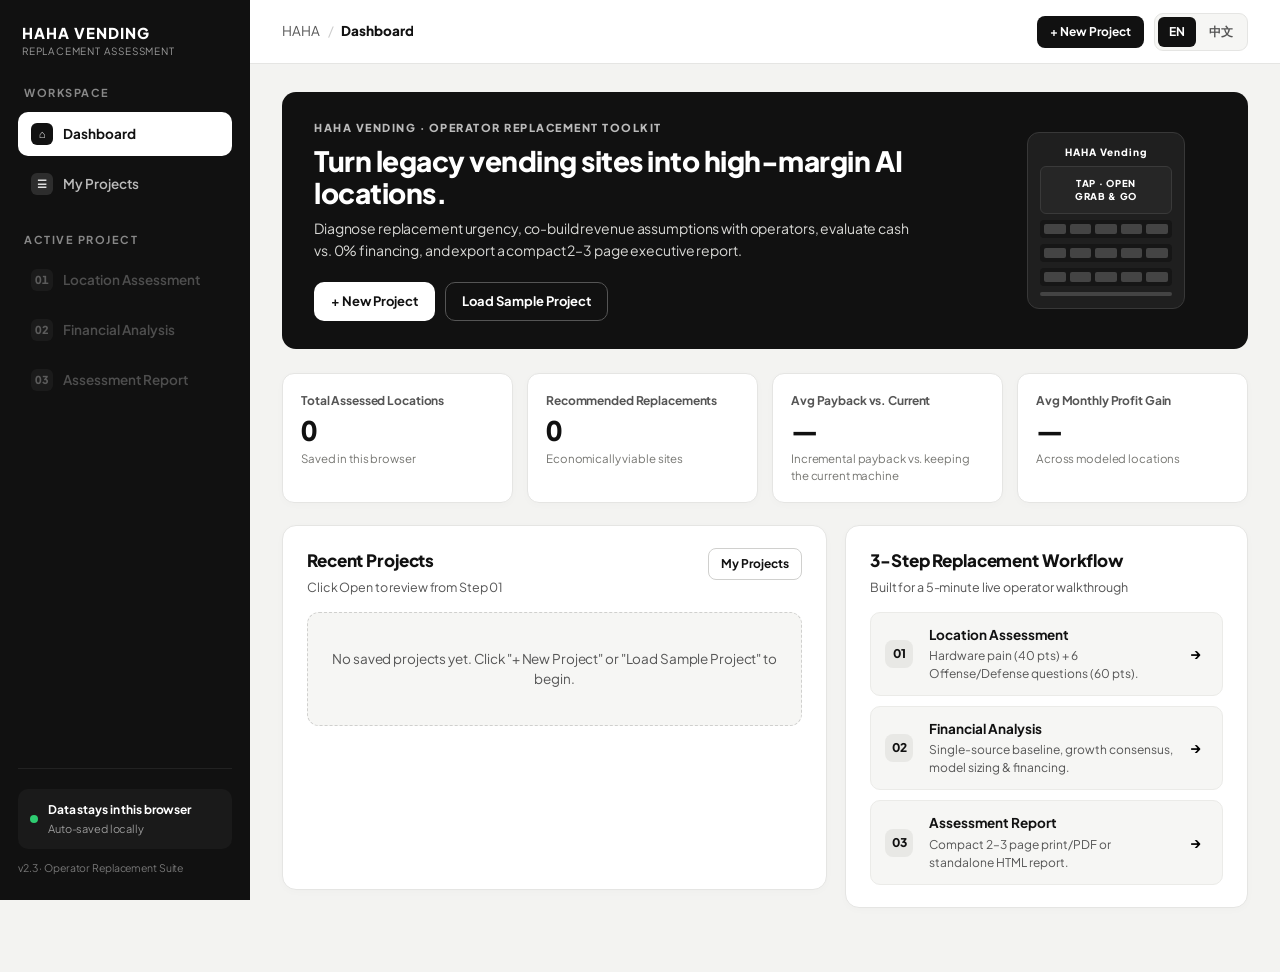
==== commit 9aada960: "feat: optimize backup, gated workflow, scoring and report accuracy - add per-project backup, Import " ====
--- a/index.html
+++ b/index.html
@@ -1,16 +1,17 @@
 <!DOCTYPE html>
+<!-- Generated from src/ by build.py. Do not edit this file directly. -->
 <html lang="en">
 <head>
 <meta charset="UTF-8">
 <meta name="viewport" content="width=device-width, initial-scale=1.0">
-<title>HAHA · Location Replacement Assessment v2.2</title>
-<meta name="description" content="HAHA Vending Location Replacement Assessment v2.2 — Site Diagnostic, Financial Analysis, and Client-Ready Executive Report.">
+<title>HAHA · Location Replacement Assessment v2.3</title>
+<meta name="description" content="HAHA Vending Location Replacement Assessment v2.3 — Site Diagnostic, Financial Analysis, and Client-Ready Executive Report.">
 <link rel="preconnect" href="https://fonts.googleapis.com">
 <link rel="preconnect" href="https://fonts.gstatic.com" crossorigin>
 <link href="https://fonts.googleapis.com/css2?family=Inter:wght@400;500;600;700;800;900&family=Plus+Jakarta+Sans:wght@500;600;700;800&display=swap" rel="stylesheet">
-<style>
+<style data-src="css/base.css">
 /* =====================================================================
-   HAHA Location Replacement Assessment v2.2
+   HAHA Location Replacement Assessment v2.3
    Design System: High-contrast Black / White / Soft Grey
    Aligned with HAHA Location Pitch Builder visual specifications
    ===================================================================== */
@@ -54,6 +55,8 @@
 button { cursor: pointer; }
 [hidden], .hidden { display: none !important; }
 
+</style>
+<style data-src="css/layout.css">
 /* ================= APP SHELL ================= */
 .app-shell {
   min-height: 100vh;
@@ -284,7 +287,25 @@
   display: inline-flex;
   align-items: center;
 }
-
+.storage-warning {
+  display: flex;
+  align-items: center;
+  gap: 10px;
+  padding: 10px 32px;
+  background: var(--amber-soft);
+  border-bottom: 1px solid var(--amber-line);
+  color: var(--amber);
+  font-size: 12.5px;
+  font-weight: 700;
+  line-height: 1.45;
+}
+.storage-warning .button {
+  margin-left: auto;
+  flex-shrink: 0;
+}
+
+</style>
+<style data-src="css/controls.css">
 /* ================= BUTTONS & SEGMENTS ================= */
 .button {
   display: inline-flex;
@@ -380,6 +401,8 @@
   max-width: 720px;
 }
 
+</style>
+<style data-src="css/views.css">
 /* ================= DASHBOARD ================= */
 .hero-strip {
   background: #111;
@@ -1110,6 +1133,13 @@
   padding-top: 10px;
   border-top: 1px solid var(--line);
 }
+.project-card-actions {
+  display: flex;
+  align-items: center;
+  justify-content: flex-end;
+  gap: 8px;
+  flex-wrap: wrap;
+}
 .empty-box {
   padding: 36px 20px;
   text-align: center;
@@ -1120,6 +1150,36 @@
   border: 1px dashed var(--line-2);
 }
 
+/* ================= STEP FOOTER ACTION ================= */
+.step-footer {
+  display: flex;
+  align-items: center;
+  justify-content: space-between;
+  gap: 16px;
+  margin-top: 20px;
+  padding: 16px 20px;
+  background: #fff;
+  border: 1px solid var(--line);
+  border-radius: var(--radius);
+}
+.step-footer-copy { min-width: 0; }
+.step-footer-copy strong {
+  display: block;
+  font-size: 14px;
+  font-weight: 800;
+  color: #111;
+}
+.step-footer-copy span {
+  display: block;
+  margin-top: 3px;
+  font-size: 12px;
+  color: var(--muted);
+  line-height: 1.5;
+}
+.step-footer .button { flex-shrink: 0; min-width: 230px; }
+
+</style>
+<style data-src="css/report.css">
 /* ================= REPORT PAPER (STEP 3) ================= */
 .report-toolbar {
   display: flex;
@@ -1227,6 +1287,8 @@
   gap: 8px;
 }
 
+</style>
+<style data-src="css/components.css">
 /* ================= MODAL & TOAST ================= */
 .modal-backdrop {
   position: fixed;
@@ -1247,7 +1309,8 @@
 }
 .modal h3 { margin: 0 0 6px; font-size: 18px; font-weight: 800; }
 .modal p { margin: 0 0 14px; font-size: 13px; color: #555; line-height: 1.5; }
-.modal-actions { display: flex; justify-content: flex-end; gap: 10px; margin-top: 18px; }
+.modal-actions { display: flex; justify-content: flex-end; gap: 10px; margin-top: 18px; flex-wrap: wrap; }
+.modal-actions .modal-action-left { margin-right: auto; }
 
 .toast {
   position: fixed;
@@ -1268,6 +1331,8 @@
 }
 .toast.show { opacity: 1; transform: translateY(0); }
 
+</style>
+<style data-src="css/responsive.css">
 /* ================= RESPONSIVE ================= */
 @media (max-width: 1160px) {
   .two-column-layout { grid-template-columns: 1fr; }
@@ -1283,6 +1348,7 @@
   .dashboard-grid, .hero-strip { grid-template-columns: 1fr; }
   .stats-grid { grid-template-columns: 1fr 1fr; }
   .topbar { padding: 0 16px; }
+  .storage-warning { padding: 10px 16px; }
   .page-content { padding: 20px 16px 56px; }
 }
 @media (max-width: 640px) {
@@ -1290,8 +1356,14 @@
   .choices-3 { margin-left: 0; }
   .stats-grid { grid-template-columns: 1fr; }
   .proposal-paper { padding: 22px 18px; }
-}
-
+  .storage-warning { flex-wrap: wrap; }
+  .storage-warning .button { margin-left: 0; }
+  .step-footer { flex-direction: column; align-items: stretch; }
+  .step-footer .button { width: 100%; min-width: 0; }
+}
+
+</style>
+<style data-src="css/print.css">
 /* ================= PRINT / PDF ================= */
 @media print {
   @page { size: A4; margin: 12mm; }
@@ -1305,6 +1377,7 @@
   .rep-stat-row { grid-template-columns: repeat(4, 1fr) !important; }
   .rep-two { grid-template-columns: 1fr 1fr !important; }
 }
+
 </style>
 </head>
 <body>
@@ -1313,43 +1386,20 @@
   <aside class="sidebar" id="sidebar"></aside>
   <div class="main-area">
     <header class="topbar" id="topbar"></header>
+    <div id="storageWarning" class="storage-warning hidden"></div>
     <main class="page-content" id="pageContent"></main>
   </div>
 </div>
 <div id="modalRoot"></div>
 <div class="toast" id="toast"></div>
-<input type="file" id="importFile" accept="application/json" class="hidden">
-
-<script>
+<input type="file" id="importFile" accept=".json,application/json" class="hidden">
+
+<script data-src="js/config.js">
+/* =====================================================================
+   HAHA Location Replacement Assessment v2.3
+   ===================================================================== */
 'use strict';
 
-/* =====================================================================
-   1. SANDBOX-SAFE STORAGE HELPER (IN-MEMORY MAP FALLBACK)
-   ===================================================================== */
-const _memStore = new Map();
-const safeStorage = {
-  get(key) {
-    try {
-      const val = window.localStorage.getItem(key);
-      return val !== null ? val : (_memStore.has(key) ? _memStore.get(key) : null);
-    } catch (e) {
-      return _memStore.has(key) ? _memStore.get(key) : null;
-    }
-  },
-  set(key, val) {
-    const s = String(val);
-    _memStore.set(key, s);
-    try { window.localStorage.setItem(key, s); } catch (e) {}
-  },
-  remove(key) {
-    _memStore.delete(key);
-    try { window.localStorage.removeItem(key); } catch (e) {}
-  }
-};
-
-/* =====================================================================
-   2. CORE MODELS & PURE CALCULATION ENGINE
-   ===================================================================== */
 const STORAGE_KEY = 'haha_replace_v22_projects';
 const ACTIVE_KEY  = 'haha_replace_v22_active';
 const LANG_KEY    = 'haha_replace_v22_lang';
@@ -1375,21 +1425,11 @@
 const REVENUE_LINE = 1200;
 const URGENCY_HIGH_LINE = 60;
 
-function num(v) {
-  if (v === '' || v === null || v === undefined) return 0;
-  const n = parseFloat(v);
-  return isFinite(n) ? n : 0;
-}
-function clamp(v, lo, hi) { return Math.min(hi, Math.max(lo, v)); }
-function round1(v) { return Math.round(v * 10) / 10; }
-function todayStr() {
-  const d = new Date();
-  return d.getFullYear() + '-' + String(d.getMonth() + 1).padStart(2, '0') + '-' + String(d.getDate()).padStart(2, '0');
-}
-
 function createBlankProject(locationName) {
   return {
     id: 'p_' + Date.now() + '_' + Math.random().toString(36).slice(2, 6),
+    schemaVersion: 2,
+    scoringVersion: 2,
     updatedAt: new Date().toISOString(),
     meta: {
       locationName: locationName || '',
@@ -1401,14 +1441,15 @@
     machine: {
       type: 'snack',
       age: '',
-      condition: 'fair',
-      monitoring: 'no',
-      payments: ['coin', 'bill']
+      condition: '',
+      monitoring: '',
+      payments: []
     },
-    diag: { q1: 5, q2: 5, q3: 5, q4: 5, q5: 5, q6: 5 },
+    diag: { q1: null, q2: null, q3: null, q4: null, q5: null, q6: null },
     baseline: {
       monthlySales: '',
       monthlyOrders: '',
+      ordersEstimated: false,
       profitMode: 'actual', // 'actual' | 'margin' | 'detail'
       actualProfit: '',
       estMarginPct: 28,
@@ -1528,227 +1569,97 @@
   return 'mini360';
 }
 
-function compute(p) {
-  /* 1. Replacement Urgency Score (0–100): Hardware Pain (0–40) + 6 Diagnostics (0–60) */
-  const ageVal = num(p.machine.age);
-  const agePts = p.machine.age === '' ? 0 : (ageVal >= 7 ? 12 : ageVal >= 4 ? 6 : 0);
-  const pays = Array.isArray(p.machine.payments) ? p.machine.payments : [];
-  const hasCard = pays.includes('card');
-  const hasMobile = pays.includes('mobile');
-  const payPts = (!hasCard && !hasMobile) ? 12 : (!hasMobile ? 5 : 0);
-  const monPts = p.machine.monitoring === 'no' ? 8 : 0;
-  const condPts = p.machine.condition === 'poor' ? 8 : (p.machine.condition === 'fair' ? 4 : 0);
-  const hwPts = clamp(agePts + payPts + monPts + condPts, 0, 40);
-
-  const offensePts = num(p.diag.q1) + num(p.diag.q2) + num(p.diag.q3); // 0–30
-  const defensePts = num(p.diag.q4) + num(p.diag.q5) + num(p.diag.q6); // 0–30
-  const commercialPts = clamp(offensePts + defensePts, 0, 60);
-  const urgencyTotal = clamp(hwPts + commercialPts, 0, 100);
-  const urgencyTier = urgencyTotal >= 75 ? 'strong' : urgencyTotal >= 50 ? 'model' : 'low';
-
-  const hiddenRepairRisk = (p.machine.age !== '' && ageVal >= 7) || p.machine.condition === 'poor';
-
-  const rationale = [];
-  if (p.machine.age !== '' && ageVal >= 7) rationale.push({ code: 'age', vars: { years: Math.round(ageVal) } });
-  if (p.machine.condition === 'poor') rationale.push({ code: 'condition' });
-  if (!hasCard && !hasMobile) rationale.push({ code: 'noCashless' });
-  else if (!hasMobile) rationale.push({ code: 'noMobile' });
-  if (p.machine.monitoring === 'no') rationale.push({ code: 'monitoring' });
-  if (num(p.diag.q1) === 10) rationale.push({ code: 'marginCeiling' });
-  if (num(p.diag.q5) === 10) rationale.push({ code: 'retention' });
-  if (num(p.diag.q4) === 10) rationale.push({ code: 'friction' });
-  if (!rationale.length) rationale.push({ code: 'default' });
-
-  /* 2. Single-Source Sales Baseline (30-day backend basis) */
-  const b = p.baseline;
-  const oldSales = Math.max(0, num(b.monthlySales));
-  const oldMonthlyOrders = Math.max(0, num(b.monthlyOrders));
-  const oldDailyOrders = oldMonthlyOrders / 30;
-  const oldAov = oldMonthlyOrders > 0 ? oldSales / oldMonthlyOrders : 0;
-
-  const siteTerms = dealTerms(p.site.deal, p.site.share, p.site.rent);
-  const oldSiteFee = oldSales * siteTerms.share / 100 + siteTerms.rent;
-
-  const oldDetail = {
-    cogs: oldSales * clamp(num(b.cogsRate), 0, 100) / 100,
-    commission: oldSiteFee,
-    processing: oldSales * clamp(num(b.cashlessShare), 0, 100) / 100 * clamp(num(b.cardFee), 0, 100) / 100,
-    reader: Math.max(0, num(b.readerFee)),
-    platform: Math.max(0, num(b.platform)),
-    other: Math.max(0, num(b.other))
-  };
-
-  let oldProfit = 0;
-  let oldCost = 0;
-  if (b.profitMode === 'actual') {
-    oldProfit = num(b.actualProfit);
-    oldCost = oldSales - oldProfit;
-  } else if (b.profitMode === 'detail') {
-    oldCost = oldDetail.cogs + oldDetail.commission + oldDetail.processing + oldDetail.reader + oldDetail.platform + oldDetail.other;
-    oldProfit = oldSales - oldCost;
-  } else {
-    oldProfit = oldSales * clamp(num(b.estMarginPct), 0, 100) / 100;
-    oldCost = oldSales - oldProfit;
+</script>
+<script data-src="js/utils.js">
+/* =====================================================================
+   HAHA Location Replacement Assessment v2.3
+   ===================================================================== */
+'use strict';
+
+const $ = (sel, root) => (root || document).querySelector(sel);
+const $$ = (sel, root) => Array.from((root || document).querySelectorAll(sel));
+
+function esc(v) {
+  return String(v == null ? '' : v).replace(/[&<>"']/g, ch => ({ '&': '&amp;', '<': '&lt;', '>': '&gt;', '"': '&quot;', "'": '&#39;' }[ch]));
+}
+function nf(v, d) {
+  const n = Number(v);
+  const digits = d == null ? 0 : d;
+  return (isFinite(n) ? n : 0).toLocaleString('en-US', { minimumFractionDigits: digits, maximumFractionDigits: digits });
+}
+function money(v, d) {
+  const n = Number(v) || 0;
+  return (n < 0 ? '-' : '') + '$' + nf(Math.abs(n), d == null ? 0 : d);
+}
+function signedMoney(v, d) {
+  const n = Number(v) || 0;
+  return (n >= 0 ? '+' : '-') + '$' + nf(Math.abs(n), d == null ? 0 : d);
+}
+function pct(v, d) { return nf(v, d == null ? 1 : d) + '%'; }
+function monthsFmt(v) { return isFinite(v) ? nf(v, 1) + ' ' + t('common.mo') : t('common.noPayback'); }
+function todayStr() {
+  const d = new Date();
+  return d.getFullYear() + '-' + String(d.getMonth() + 1).padStart(2, '0') + '-' + String(d.getDate()).padStart(2, '0');
+}
+
+function getPath(obj, path) { return path.split('.').reduce((o, k) => o == null ? undefined : o[k], obj); }
+function setPath(obj, path, val) {
+  const parts = path.split('.');
+  const last = parts.pop();
+  let cur = obj;
+  parts.forEach(k => { if (!cur[k] || typeof cur[k] !== 'object') cur[k] = {}; cur = cur[k]; });
+  cur[last] = val;
+}
+
+let toastTimer = null;
+function toast(msg) {
+  const el = $('#toast');
+  if (!el) return;
+  el.textContent = msg;
+  el.classList.add('show');
+  clearTimeout(toastTimer);
+  toastTimer = setTimeout(() => el.classList.remove('show'), 2200);
+}
+
+function downloadFile(filename, content, mime) {
+  try {
+    const blob = new Blob([content], { type: mime });
+    const url = URL.createObjectURL(blob);
+    const a = document.createElement('a');
+    a.href = url;
+    a.download = filename;
+    a.style.display = 'none';
+    document.body.appendChild(a);
+    a.click();
+    setTimeout(() => {
+      try { URL.revokeObjectURL(url); } catch (e) {}
+      a.remove();
+    }, 500);
+    return true;
+  } catch (e) {
+    return false;
   }
-  const oldMargin = oldSales > 0 ? (oldProfit / oldSales) * 100 : 0;
-
-  /* 3. Silent Quadrant Derivation (Sales >= $1,200 & Urgency >= 60) */
-  const highRev = oldSales >= REVENUE_LINE;
-  const highUrg = urgencyTotal >= URGENCY_HIGH_LINE;
-  const quadrantId = highRev ? (highUrg ? 1 : 2) : (highUrg ? 3 : 4);
-
-  /* 4. Growth Consensus with Exact Pro-Rata Cap Scaling */
-  const up = p.uplift;
-  const vPct = Math.max(0, num(up.variety.pct));
-  const sPct = Math.max(0, num(up.stock.pct));
-  const pPct = Math.max(0, num(up.payment.pct));
-  const bPct = Math.max(0, num(up.basket.pct));
-
-  const orderRaw = vPct + sPct + pPct;
-  const orderCapped = orderRaw > 40;
-  const orderPct = clamp(orderRaw, 0, 40);
-  const orderScale = orderRaw > 0 ? (orderPct / orderRaw) : 1;
-
-  const aovCapped = bPct > 25;
-  const aovPct = clamp(bPct, 0, 25);
-
-  const hahaMonthlyOrders = oldMonthlyOrders * (1 + orderPct / 100);
-  const hahaDailyOrders = hahaMonthlyOrders / 30;
-  const hahaAov = oldAov * (1 + aovPct / 100);
-  const hahaSales = hahaMonthlyOrders * hahaAov;
-
-  const varietyRev = ((vPct * orderScale) / 100) * oldSales;
-  const stockRev   = ((sPct * orderScale) / 100) * oldSales;
-  const paymentRev = ((pPct * orderScale) / 100) * oldSales;
-  const basketRev  = hahaMonthlyOrders * (hahaAov - oldAov);
-  const totalRevenueGrowth = hahaSales - oldSales;
-  const totalRevenueGrowthPct = oldSales > 0 ? (totalRevenueGrowth / oldSales) * 100 : 0;
-
-  /* 5. HAHA P&L */
-  const h = p.haha;
-  const hahaTerms = p.site.overrideDeal
-    ? dealTerms(p.site.deal, p.site.hahaShare, p.site.hahaRent)
-    : siteTerms;
-
-  const cogsRate = clamp(num(h.cogsRate), 0, 100);
-  const procRate = clamp(num(h.processing), 0, 100);
-  const shrinkRate = clamp(num(h.shrinkage), 0, 100);
-  const aiPerOrder = Math.max(0, num(h.aiPerOrder));
-
-  const hahaCogs = hahaSales * cogsRate / 100;
-  const hahaShareCost = hahaSales * hahaTerms.share / 100;
-  const hahaRent = hahaTerms.rent;
-  const hahaSiteFee = hahaShareCost + hahaRent;
-  const hahaProcessing = hahaSales * procRate / 100;
-  const hahaShrinkage = hahaSales * shrinkRate / 100;
-  const hahaFixed = Math.max(0, num(h.saas)) + Math.max(0, num(h.sim)) + Math.max(0, num(h.pos)) + Math.max(0, num(h.maintenance)) + Math.max(0, num(h.other));
-  const hahaAi = hahaMonthlyOrders * aiPerOrder;
-
-  const hahaCost = hahaCogs + hahaSiteFee + hahaProcessing + hahaShrinkage + hahaFixed + hahaAi;
-  const hahaProfit = hahaSales - hahaCost;
-  const hahaMargin = hahaSales > 0 ? (hahaProfit / hahaSales) * 100 : 0;
-
-  const varRateSum = (cogsRate + hahaTerms.share + procRate + shrinkRate) / 100;
-  const fixedTotal = hahaFixed + hahaRent;
-  const zeroGrowthProfit = oldSales - (oldSales * varRateSum) - fixedTotal - (oldMonthlyOrders * aiPerOrder);
-
-  /* 6. Model Recommendation (Daily Orders + Frozen Machine Type) & Net Investment */
-  const basisDailyOrders = hahaDailyOrders > 0 ? hahaDailyOrders : oldDailyOrders;
-  const recModelId = recommendedModel(basisDailyOrders, p.machine.type);
-  const effectiveModelId = p.invest.modelManual ? p.invest.modelId : recModelId;
-  const activeModel = MODELS.find(m => m.id === effectiveModelId) || MODELS[2];
-
-  const equipment = activeModel.msrp;
-  const freight = p.invest.freight ? FREIGHT_FEE : 0;
-  const install = Math.max(0, num(p.invest.install));
-  const removal = Math.max(0, num(p.invest.removal));
-  const tradeIn = Math.max(0, num(p.invest.tradeIn));
-  const investment = Math.max(0, equipment + freight + install + removal - tradeIn);
-
-  const delta = hahaProfit - oldProfit;
-  const annualDelta = delta * 12;
-  const payback = delta > 0 ? investment / delta : Infinity;
-  const standalonePayback = hahaProfit > 0 ? investment / hahaProfit : Infinity;
-  const threeYearNet = delta * 36 - investment;
-  const roi3 = investment > 0 ? (threeYearNet / investment) * 100 : 0;
-
-  /* 7. Financing (CRITICAL: docFee ONLY at signing, NEVER inside principal) */
-  const f = p.invest.finance;
-  const financed = !!(f.enabled && investment > 0);
-  const down = investment * clamp(num(f.downPct), 0, 100) / 100;
-  const docFee = Math.max(0, num(f.docFee));
-  const principal = Math.max(0, investment - down);
-  const finMonths = clamp(Math.round(num(f.term) || 12), 1, 120);
-  const apr = Math.max(0, num(f.apr));
-  const payment = amortize(principal, apr, finMonths);
-  const cashDueAtSigning = financed ? (down + docFee) : investment;
-  const totalPaid = financed ? (payment * finMonths + down + docFee) : investment;
-  const totalInterest = financed ? Math.max(0, payment * finMonths - principal) : 0;
-  const coverage = payment > 0 ? hahaProfit / payment : Infinity;
-  const cashAfter = hahaProfit - payment;
-  const vsOldCash = cashAfter - oldProfit;
-  const selfFunding = financed && payment > 0 && hahaProfit >= payment;
-
-  /* 8. Stress Test (100% / 80% / 60% of projected sales) */
-  const stress = [1, 0.8, 0.6].map(scale => {
-    const sSales = hahaSales * scale;
-    const sOrders = hahaMonthlyOrders * scale;
-    const sProfit = sSales - (sSales * varRateSum) - fixedTotal - (sOrders * aiPerOrder);
-    const sDelta = sProfit - oldProfit;
-    return {
-      scale,
-      sales: sSales,
-      profit: sProfit,
-      delta: sDelta,
-      payback: sDelta > 0 ? investment / sDelta : Infinity,
-      coverage: payment > 0 ? sProfit / payment : Infinity
-    };
+}
+
+function collectAppCss() {
+  const inline = Array.from(document.querySelectorAll('style')).map(el => el.textContent || '').join('\n');
+  if (inline.trim()) return inline;
+  let css = '';
+  Array.from(document.styleSheets).forEach(sheet => {
+    try {
+      css += Array.from(sheet.cssRules).map(rule => rule.cssText).join('\n') + '\n';
+    } catch (e) {}
   });
-
-  /* 9. Business Viability Verdict (No internal A/B grade jargon) */
-  const hasData = oldSales > 0 && oldMonthlyOrders > 0;
-  const relGain = oldProfit > 0 ? delta / oldProfit : (delta >= 200 ? 1 : 0);
-  let verdict = 'defer'; // 'strong' | 'positive' | 'conditional' | 'defer'
-  if (hasData && delta > 0) {
-    if (payback <= 24 && relGain >= 0.2 && (!financed || coverage >= 1.5)) verdict = 'strong';
-    else if (payback <= 36 && (!financed || coverage >= 1.2)) verdict = 'positive';
-    else if (payback <= 48) verdict = 'conditional';
-  }
-  const viable = verdict === 'strong' || verdict === 'positive';
-
-  /* 10. Warnings */
-  const warnings = [];
-  if (!hasData) warnings.push({ level: 'info', code: 'noSales' });
-  if (orderCapped) warnings.push({ level: 'warn', code: 'orderCap' });
-  if (aovCapped) warnings.push({ level: 'warn', code: 'aovCap' });
-  if (financed && coverage < 1.25) warnings.push({ level: 'warn', code: 'coverageLow', vars: { coverage: coverage.toFixed(2) } });
-  if (financed && vsOldCash < 0) warnings.push({ level: 'warn', code: 'cashBelowOld' });
-  if (hasData && delta > 0 && payback > 36) warnings.push({ level: 'warn', code: 'longPayback', vars: { months: payback.toFixed(0) } });
-
-  return {
-    hasData,
-    urgency: { total: urgencyTotal, hwPts, commercialPts, offensePts, defensePts, tier: urgencyTier },
-    hiddenRepairRisk,
-    rationale,
-    quadrantId,
-    siteTerms,
-    hahaTerms,
-    old: { sales: oldSales, monthlyOrders: oldMonthlyOrders, dailyOrders: oldDailyOrders, aov: oldAov, siteFee: oldSiteFee, profit: oldProfit, cost: oldCost, margin: oldMargin, detail: oldDetail },
-    growth: { orderRaw, orderPct, aovPct, orderCapped, aovCapped, varietyRev, stockRev, paymentRev, basketRev, totalRevenueGrowth, totalRevenueGrowthPct },
-    haha: { sales: hahaSales, monthlyOrders: hahaMonthlyOrders, dailyOrders: hahaDailyOrders, aov: hahaAov, cogs: hahaCogs, shareCost: hahaShareCost, rent: hahaRent, siteFee: hahaSiteFee, processing: hahaProcessing, shrinkage: hahaShrinkage, fixed: hahaFixed, ai: hahaAi, cost: hahaCost, profit: hahaProfit, margin: hahaMargin, zeroGrowthProfit },
-    invest: { recModelId, effectiveModelId, model: activeModel, equipment, freight, install, removal, tradeIn, total: investment, delta, annualDelta, payback, standalonePayback, threeYearNet, roi3 },
-    finance: { enabled: financed, down, docFee, principal, months: finMonths, apr, payment, cashDueAtSigning, totalPaid, totalInterest, coverage, cashAfter, vsOldCash, selfFunding },
-    stress,
-    verdict,
-    viable,
-    warnings,
-    siteEarnings: { monthly: hahaSiteFee, annual: hahaSiteFee * 12 }
-  };
-}
-
+  return css;
+}
+
+</script>
+<script data-src="js/i18n.js">
 /* =====================================================================
-   3. COMPLETE BILINGUAL DICTIONARY (EN / 中文)
+   HAHA Location Replacement Assessment v2.3
    ===================================================================== */
+'use strict';
+
 const STR = {
   en: {
     'brand.sub': 'REPLACEMENT ASSESSMENT',
@@ -1761,7 +1672,7 @@
     'nav.s3': 'Assessment Report',
     'side.local': 'Data stays in this browser',
     'side.localSub': 'Auto-saved locally',
-    'side.ver': 'v2.2 · Operator Replacement Suite',
+    'side.ver': 'v2.3 · Operator Replacement Suite',
     'top.newProject': '+ New Project',
     'top.newDisabledTip': 'Return to Dashboard or My Projects to start a new assessment so current progress is not interrupted.',
     'top.untitled': 'Untitled Location',
@@ -1782,15 +1693,26 @@
     'common.no': 'No',
     'common.mo': 'mo',
     'common.months': 'months',
+    'common.perDay': '/ day',
+    'common.perMonth': '/mo',
+    'common.perYear': '/yr',
     'common.noPayback': 'No payback',
-    'common.backup': 'Backup',
-    'common.restore': 'Restore',
+    'common.backupProject': 'Backup',
+    'common.backupAll': 'Export all',
+    'common.import': 'Import',
     'common.created': 'New project created',
     'common.sampleCreated': 'Sample project added',
-    'common.backedUp': 'Backup file downloaded',
-    'common.restored': 'Projects restored successfully',
+    'common.backedUp': 'Project backup downloaded',
+    'common.exportedAll': 'All projects exported',
+    'common.reportDownloaded': 'HTML report downloaded',
+    'common.backupFailed': 'Backup failed. Please try again.',
+    'common.imported': 'Imported {count} project(s)',
+    'common.importedSkipped': 'Imported {count}; skipped {skipped} invalid item(s)',
     'common.invalidFile': 'Invalid backup JSON file',
     'common.deleted': 'Project deleted',
+    'common.importFailed': 'Import failed. Please check the file and try again.',
+    'storage.warning': 'Browser storage is unavailable or full. Changes are only in this tab and will be lost on refresh. Download a backup now.',
+    'modal.deleteBackupHint': 'Tip: download a backup before deleting if you may need this assessment later.',
 
     'dash.kicker': 'HAHA VENDING · OPERATOR REPLACEMENT TOOLKIT',
     'dash.title': 'Turn legacy vending sites into high-margin AI locations.',
@@ -1801,8 +1723,8 @@
     'dash.stat1Sub': 'Saved in this browser',
     'dash.stat2': 'Recommended Replacements',
     'dash.stat2Sub': 'Economically viable sites',
-    'dash.stat3': 'Avg Payback Period',
-    'dash.stat3Sub': 'Standalone machine payback',
+    'dash.stat3': 'Avg Payback vs. Current',
+    'dash.stat3Sub': 'Incremental payback vs. keeping the current machine',
     'dash.stat4': 'Avg Monthly Profit Gain',
     'dash.stat4Sub': 'Across modeled locations',
     'dash.recent': 'Recent Projects',
@@ -1866,6 +1788,7 @@
     's1.q6a': 'Strong (10)', 's1.q6b': 'Moderate (5)', 's1.q6c': 'Low (0)',
 
     's1.railTitle': 'REPLACEMENT URGENCY',
+    's1.railPending': 'Complete required fields to score',
     's1.railHw': 'Hardware Pain',
     's1.railComm': 'Commercial Signals',
     's1.railNext': 'Continue to Financial Analysis →',
@@ -1874,6 +1797,33 @@
     's1.tierLow': 'Low Urgency / Validate First',
     's1.critTitle': 'Scoring Criteria',
     's1.critDesc': 'Total 100 pts = Hardware Pain (40 pts: Age +12, Cashless gap +12, No monitoring +8, Condition +8) + 6 Commercial Signals (60 pts: 10/5/0 each).',
+    's1.footerTitle': 'Ready for the financial analysis?',
+    's1.footerReady': 'All required site and diagnostic inputs are complete.',
+    's2.footerTitle': 'Ready to generate the assessment report?',
+    's2.footerReady': 'Baseline, investment and financing inputs are complete.',
+    'validate.project': 'Create or open a project first.',
+    'validate.need': 'Still needed: {items}',
+    'validate.step1First': 'Complete Step 01 first.',
+    'validate.step2First': 'Complete Step 02 first.',
+    'validate.locationName': 'location name',
+    'validate.machineAge': 'machine age',
+    'validate.condition': 'machine condition',
+    'validate.monitoring': 'remote monitoring',
+    'validate.payments': 'at least one payment method',
+    'validate.diag': '6 diagnostic questions',
+    'validate.monthlySales': 'monthly sales',
+    'validate.monthlyOrders': 'monthly orders',
+    'validate.profitMode': 'profit mode',
+    'validate.actualProfit': 'actual monthly profit',
+    'validate.estMarginPct': 'estimated net margin',
+    'validate.siteDeal': 'site agreement type',
+    'validate.siteShare': 'site revenue share',
+    'validate.siteRent': 'site rent',
+    'validate.model': 'equipment model',
+    'validate.downPct': 'down payment',
+    'validate.term': 'financing term',
+    'validate.apr': 'APR',
+    'validate.docFee': 'doc fee',
 
     'venue.office': 'Office / Corporate', 'venue.factory': 'Factory / Industrial', 'venue.gym': 'Gym / Fitness',
     'venue.hospital': 'Hospital / Medical', 'venue.hotel': 'Hotel / Hospitality', 'venue.school': 'School / University',
@@ -1890,6 +1840,7 @@
     's2.mSales': 'Monthly Sales ($)',
     's2.mOrders': 'Monthly Orders',
     's2.estOrders': "Don't know orders? Estimate at $2.50 AOV",
+    's2.estOrdersNote': 'Estimated from sales at a $2.50 AOV; the report will flag it.',
     's2.dDaily': 'Daily Orders (÷30)',
     's2.dAov': 'Avg Order Value (Sales ÷ Orders)',
     's2.dMargin': 'Current Net Margin',
@@ -1931,6 +1882,7 @@
 
     's2.secC': 'C. Machine Recommendation, Investment & Financing',
     's2.secCd': 'Auto-recommended by daily order volume & machine type. Click any model to select.',
+    's2.autoModel': 'Use recommended',
     's2.recBadge': 'Recommended',
     'tag.compact': 'Compact', 'tag.standard': 'Standard', 'tag.bestseller': 'US Best Seller',
     'tag.flagship': 'Flagship', 'tag.large': 'Large Capacity', 'tag.double': 'Double Door', 'tag.frozen': 'Frozen',
@@ -1949,8 +1901,10 @@
     's2.cashSigning': 'Day 1 Cash (Signing)',
     's2.monthlyPmt': 'Monthly Payment',
     's2.coverage': 'Payment Coverage',
+    's2.cov': 'Cov',
+    's2.pts': 'pts',
     's2.cashAfter': 'Cash After Payment',
-    's2.selfFund': 'Self-Funding Cash Flow: HAHA net profit covers the monthly payment by {cov}× — cash-flow positive from Month 1 ({cash}/mo left over), and you own the machine outright after {term} months.',
+    's2.selfFund': 'HAHA net profit covers the monthly payment {cov}× — after the payment, HAHA leaves {cash}/mo. Compared with today, you are {vsOld}/mo; you own the machine outright after {term} months.',
 
     's2.secD': 'D. HAHA Operating Costs',
     's2.secDd': 'Closed by default. Click to adjust COGS, Shrinkage/Spoilage, editable AI fee, and monthly fixed costs.',
@@ -1968,12 +1922,12 @@
 
     's2.secE': 'E. Before vs. After Comparison, Cash Flow & Stress Test',
     's2.kpiGain': 'Monthly Profit Gain',
-    's2.kpiStandalone': 'Standalone Equipment Payback',
-    's2.kpiStandaloneSub': 'Net investment ÷ HAHA profit',
-    's2.kpiInc': 'Incremental Payback',
+    's2.kpiStandalone': 'Machine-Only Payback',
+    's2.kpiStandaloneSub': 'If there were no existing machine profit to compare',
+    's2.kpiInc': 'Payback vs. Current Machine',
     's2.kpiIncSub': 'Net investment ÷ monthly gain',
     's2.kpi3yr': '3-Year Net Gain',
-    's2.kpi3yrSub': '36-mo gain minus net investment',
+    's2.kpi3yrSub': '36-mo gain minus investment and financing cost',
     's2.metric': 'Operating Metric',
     's2.cur': 'Current Machine',
     's2.haha': 'HAHA (Projected)',
@@ -1987,7 +1941,8 @@
     's2.chartTitle': '36-Month Cumulative Cash Flow',
     's2.legOld': 'Keep Current Machine',
     's2.legNew': 'Replace with HAHA',
-    's2.chartExplain': 'How to read this chart: The dashed grey line tracks cumulative profit if you keep the old machine. The green HAHA line starts below zero by your upfront investment, climbs faster each month, and crosses the grey line at the incremental payback month — everything above the dashed line afterward is pure extra profit from upgrading.',
+    's2.chartExplain': 'How to read this chart: the dashed grey line tracks cumulative profit if you keep the old machine. The green HAHA line starts at the cash due at signing (or net investment for cash), includes monthly payments when financed, and crosses the grey line at the cash payback month — everything above the dashed line afterward is extra cash from upgrading.',
+    's2.cashPaybackShort': 'cash',
     's2.zeroTitle': 'Zero-Growth Downside Check',
     's2.zeroText': 'Even with 0% sales growth (today’s sales under HAHA operating costs), monthly net profit is {v} ({gap} vs. today).',
     's2.stressTitle': 'Stress Test (Sales Realization)',
@@ -1998,8 +1953,8 @@
 
     'r2.title': 'LIVE FINANCIAL SNAPSHOT',
     'r2.gain': 'Monthly Profit Gain',
-    'r2.standalone': 'Standalone Payback',
-    'r2.inc': 'Incremental Payback',
+    'r2.standalone': 'Machine-Only Payback',
+    'r2.inc': 'Payback vs. Current Machine',
     'r2.threeYr': '3-Year Net Gain',
     'r2.netInv': 'Net Investment',
     'r2.model': 'Selected Model',
@@ -2014,9 +1969,9 @@
     'repHead.conditional': 'Validate demand or resize hardware before committing to the {model}.',
     'repHead.defer': 'Defer replacement until site volume grows or site fees improve.',
 
-    'vReason.gain': 'Adds {delta}/mo ({annual}/yr) in net profit — standalone equipment payback in {standalone} ({inc} incremental payback).',
-    'vReason.3yr': 'Generates {net3} in cumulative net extra profit over 36 months after recovering the {inv} net investment.',
-    'vReason.fin': 'Monthly financing payment ({pmt}/mo) is covered {cov}× by HAHA net profit, remaining cash-flow positive from Month 1.',
+    'vReason.gain': 'Adds {delta}/mo ({annual}/yr) in net profit — payback vs. keeping the current machine in {inc}.',
+    'vReason.3yr': 'Generates {net3} in cumulative net extra profit over 36 months after recovering the {inv} net investment and financing cost.',
+    'vReason.fin': 'Monthly financing payment ({pmt}/mo) is covered {cov}× by HAHA net profit; vs. today, monthly cash changes by {vsOld}.',
     'vReason.downside': 'At 60% of projected sales (stress test), monthly net profit remains {down}.',
     'vReason.neg': 'Under current assumptions, monthly profit does not yet exceed the existing machine.',
 
@@ -2063,7 +2018,34 @@
     's3.deployNote': 'Deployment Reminder: Before delivery, briefly verify a standard power outlet, 4G cellular signal, and doorway/placement clearance at the spot.',
     's3.basisSub': 'Assessment Basis & Disclaimer',
     's3.method': 'Methodology: Monthly Sales and Monthly Orders (30-day backend basis) establish AOV (Sales ÷ Orders) with zero conflicting inputs. Projected sales apply only client-agreed uplifts (order uplift capped at 40% pro-rata; AOV at 25%). HAHA costs account for COGS, site fees, card processing, shrinkage/spoilage reserve, fixed monthly SaaS/SIM/POS/maintenance, and per-order AI recognition. Financing uses equal monthly payments with any doc fee paid upfront at signing.',
-    's3.disclaimer': 'Disclaimer: All projections in this report are planning estimates based on operator-provided inputs and agreed assumptions, not guarantees of future sales or profit. Actual performance varies by foot traffic, pricing, product mix, and daily operations.'
+    's3.disclaimer': 'Disclaimer: All projections in this report are planning estimates based on operator-provided inputs and agreed assumptions, not guarantees of future sales or profit. Actual performance varies by foot traffic, pricing, product mix, and daily operations.',
+
+    'rep.date': 'Date',
+    'rep.recommendedModel': 'Recommended Model',
+    'rep.growthDriver': 'Growth Driver',
+    'rep.clientView': 'Client View',
+    'rep.appliedPct': 'Applied %',
+    'rep.monthlyImpact': 'Monthly Impact',
+    'rep.stress': 'Stress',
+    'rep.profit': 'Profit',
+    'rep.delta': 'Delta',
+    'rep.payback': 'Payback',
+    'rep.msrp': 'MSRP',
+    'rep.freightInstallRemoval': 'Freight / Install / Removal',
+    'rep.monthly': 'Monthly',
+    'rep.annual': 'Annual',
+    'rep.years': 'yrs',
+    'rep.perMonth': '/mo',
+    'rep.perYear': '/yr',
+    'rep.financeLine': '{months}m @ {apr}% ({payment}/mo · {coverage}×)',
+    'rep.financeCost': 'Financing cost (first 36 mo)',
+    'rep.machineOnly': 'Machine-only payback',
+    'rep.estimatedOrders': 'Monthly orders were estimated from sales at a $2.50 AOV; replace with backend data when available.',
+    'rep.capNote': 'Order uplift is capped at 40% and AOV at 25%. The table shows the effective percentages after pro-rata scaling.',
+    'rep.downsideTitle': 'Downside check',
+    'rep.downsideText': 'At 0% sales growth, monthly net profit is {zero}; at 60% of the projection, {stress}.',
+    'rep.delayText': 'Each month of delay leaves about {delta} of profit on the table; 6 months ≈ {six}.',
+    'rep.financeCostNote': 'The 3-year net gain includes {cost} of financing cost over the first 36 months.'
   },
 
   zh: {
@@ -2077,7 +2059,7 @@
     'nav.s3': '评估报告',
     'side.local': '数据仅保存在本浏览器',
     'side.localSub': '已自动本地保存',
-    'side.ver': 'v2.2 · 运营商换机决策工具',
+    'side.ver': 'v2.3 · 运营商换机决策工具',
     'top.newProject': '+ 新建项目',
     'top.newDisabledTip': '请先返回「工作台」或「我的项目」再新建评估，避免中断当前项目进度。',
     'top.untitled': '未命名点位',
@@ -2098,15 +2080,26 @@
     'common.no': '否',
     'common.mo': '个月',
     'common.months': '个月',
+    'common.perDay': '/天',
+    'common.perMonth': '/月',
+    'common.perYear': '/年',
     'common.noPayback': '无法回本',
-    'common.backup': '导出备份',
-    'common.restore': '导入备份',
+    'common.backupProject': '备份',
+    'common.backupAll': '导出全部',
+    'common.import': '导入项目',
     'common.created': '新项目已创建',
     'common.sampleCreated': '已新建示例项目',
-    'common.backedUp': '备份文件已下载',
-    'common.restored': '项目数据已导入',
+    'common.backedUp': '项目备份已下载',
+    'common.exportedAll': '全部项目已导出',
+    'common.reportDownloaded': 'HTML 报告已下载',
+    'common.backupFailed': '备份失败，请重试。',
+    'common.imported': '已导入 {count} 个项目',
+    'common.importedSkipped': '已导入 {count} 个，跳过 {skipped} 个无效项',
     'common.invalidFile': '备份文件格式无效',
     'common.deleted': '项目已删除',
+    'common.importFailed': '导入失败，请检查文件后重试。',
+    'storage.warning': '浏览器本地存储不可用或已满，当前修改只保存在本页，刷新会丢失。请立即下载备份。',
+    'modal.deleteBackupHint': '提示：如果之后还可能用到这个评估，建议先下载备份再删除。',
 
     'dash.kicker': 'HAHA VENDING · 运营商换机评估套件',
     'dash.title': '把传统售货机点位升级为高毛利 AI 无人零售。',
@@ -2117,8 +2110,8 @@
     'dash.stat1Sub': '保存在当前浏览器',
     'dash.stat2': '建议替换点位',
     'dash.stat2Sub': '经济性达标的点位',
-    'dash.stat3': '平均回本周期',
-    'dash.stat3Sub': '设备自身回本均值',
+    'dash.stat3': '平均增量回本周期',
+    'dash.stat3Sub': '对比保留旧机的增量回本均值',
     'dash.stat4': '平均月利润增量',
     'dash.stat4Sub': '已测算点位均值',
     'dash.recent': '最近项目',
@@ -2182,6 +2175,7 @@
     's1.q6a': '非常严重 (10)', 's1.q6b': '有一定影响 (5)', 's1.q6c': '没有影响 (0)',
 
     's1.railTitle': '换机紧迫度评分',
+    's1.railPending': '完成必填项后生成评分',
     's1.railHw': '旧机硬件痛点',
     's1.railComm': '商业诊断信号',
     's1.railNext': '进入经营数据分析 →',
@@ -2190,6 +2184,33 @@
     's1.tierLow': '紧迫度低 / 先验证',
     's1.critTitle': '评分标准说明',
     's1.critDesc': '总分 100 分 = 硬件痛点（40 分：机龄 +12、支付短板 +12、无监控 +8、机况 +8）+ 6 道商业信号（60 分：每题 10/5/0 分）。',
+    's1.footerTitle': '可以进入经营数据分析了吗？',
+    's1.footerReady': '点位与诊断必填项已完成。',
+    's2.footerTitle': '可以生成评估报告了吗？',
+    's2.footerReady': '销售基准、投资与分期参数已完成。',
+    'validate.project': '请先创建或打开一个项目。',
+    'validate.need': '还差：{items}',
+    'validate.step1First': '请先完成第 01 步。',
+    'validate.step2First': '请先完成第 02 步。',
+    'validate.locationName': '点位名称',
+    'validate.machineAge': '机龄',
+    'validate.condition': '机器状况',
+    'validate.monitoring': '远程监控',
+    'validate.payments': '至少一种支付方式',
+    'validate.diag': '6 道诊断题',
+    'validate.monthlySales': '月销售额',
+    'validate.monthlyOrders': '月订单数',
+    'validate.profitMode': '利润录入方式',
+    'validate.actualProfit': '实际月净利润',
+    'validate.estMarginPct': '预估净利率',
+    'validate.siteDeal': '场地合同类型',
+    'validate.siteShare': '销售分成比例',
+    'validate.siteRent': '固定月租',
+    'validate.model': '机型',
+    'validate.downPct': '首付比例',
+    'validate.term': '分期期数',
+    'validate.apr': '年化利率',
+    'validate.docFee': '签约手续费',
 
     'venue.office': '办公室 / 企业园区', 'venue.factory': '工厂 / 工业园', 'venue.gym': '健身房',
     'venue.hospital': '医院 / 医疗', 'venue.hotel': '酒店 / 服务业', 'venue.school': '学校 / 大学',
@@ -2206,6 +2227,7 @@
     's2.mSales': '月销售额 ($)',
     's2.mOrders': '月度订单数',
     's2.estOrders': '不知道订单数？按 $2.50 客单价估算',
+    's2.estOrdersNote': '按 $2.50 客单价估算，报告会自动标注。',
     's2.dDaily': '日均订单数 (÷30)',
     's2.dAov': '平均客单价 (月销售额 ÷ 月订单数)',
     's2.dMargin': '当前净利率',
@@ -2247,6 +2269,7 @@
 
     's2.secC': 'C. 机型推荐、投资与分期',
     's2.secCd': '根据点位日均单量与旧机类型自动推荐机型，点击任意机型可手动切换。',
+    's2.autoModel': '恢复自动推荐',
     's2.recBadge': '推荐',
     'tag.compact': '紧凑型', 'tag.standard': '标准型', 'tag.bestseller': '北美畅销',
     'tag.flagship': '旗舰型', 'tag.large': '大容量', 'tag.double': '双门超大', 'tag.frozen': '冷冻',
@@ -2265,8 +2288,10 @@
     's2.cashSigning': '签约首日现金',
     's2.monthlyPmt': '每月月供',
     's2.coverage': '月供覆盖倍数',
+    's2.cov': '覆盖',
+    's2.pts': '个百分点',
     's2.cashAfter': '交完月供剩余现金',
-    's2.selfFund': '自给自足正现金流：HAHA 月净利覆盖月供 {cov} 倍 — 首月即正现金流（交完月供还剩 {cash}/月），{term} 期后机器完全归你所有。',
+    's2.selfFund': 'HAHA 月净利覆盖月供 {cov} 倍 — 交完月供后 HAHA 还剩 {cash}/月；相对今天净多 {vsOld}/月，{term} 期后机器归你所有。',
 
     's2.secD': 'D. HAHA 运营成本微调',
     's2.secDd': '默认折叠；点击展开可调整商品成本、货损率、可编辑 AI 识别费及月固定费用。',
@@ -2284,12 +2309,12 @@
 
     's2.secE': 'E. 换机前后对比、现金流与压力测试',
     's2.kpiGain': '每月多赚',
-    's2.kpiStandalone': '设备自身回本',
-    's2.kpiStandaloneSub': '净投资 ÷ HAHA 月净利',
-    's2.kpiInc': '增量回本',
+    's2.kpiStandalone': '仅设备回本',
+    's2.kpiStandaloneSub': '假设没有旧机利润可比',
+    's2.kpiInc': '对比保留旧机回本',
     's2.kpiIncSub': '净投资 ÷ 每月多赚',
     's2.kpi3yr': '3 年净多赚',
-    's2.kpi3yrSub': '36个月增量扣除净投资',
+    's2.kpi3yrSub': '36个月增量扣除净投资与融资成本',
     's2.metric': '经营指标',
     's2.cur': '现有机器',
     's2.haha': 'HAHA（预测）',
@@ -2303,7 +2328,8 @@
     's2.chartTitle': '36 个月累计现金流曲线',
     's2.legOld': '保留现有机器',
     's2.legNew': '换用 HAHA',
-    's2.chartExplain': '读图说明：灰色虚线代表「保留旧机」逐月累计利润；绿色实线从负的净投资额起步，因每月赚得更多爬坡更陡，两线交叉点就是增量回本时间，交叉之后绿线高出灰线的部分就是换机净多赚的现金。',
+    's2.chartExplain': '读图说明：灰色虚线代表「保留旧机」逐月累计利润；绿色实线从签约首日现金（全款则为净投资）起步，分期时计入每月月供，两线交叉点就是现金回本时间，交叉之后绿线高出灰线的部分就是换机净多赚的现金。',
+    's2.cashPaybackShort': '现金',
     's2.zeroTitle': '零增长下行检验',
     's2.zeroText': '哪怕销售额零增长（按今天销量 + HAHA 成本），月净利润仍有 {v}（相对今天 {gap}）。',
     's2.stressTitle': '压力测试（预测达成率）',
@@ -2314,8 +2340,8 @@
 
     'r2.title': '实时财务摘要',
     'r2.gain': '每月利润增量',
-    'r2.standalone': '设备自身回本',
-    'r2.inc': '增量回本周期',
+    'r2.standalone': '仅设备回本',
+    'r2.inc': '对比保留旧机回本',
     'r2.threeYr': '3 年净多赚',
     'r2.netInv': '净投资额',
     'r2.model': '当前所选机型',
@@ -2330,9 +2356,9 @@
     'repHead.conditional': '建议先验证需求或调整机型配置，再决定是否投入 {model}。',
     'repHead.defer': '建议暂缓替换，待人流提升或场地费用优化后再评估。',
 
-    'vReason.gain': '每月净多赚 {delta}（每年 {annual}）— 设备自身 {standalone} 回本（按严格增量算 {inc} 回本）。',
-    'vReason.3yr': '扣除 {inv} 净投资后，36 个月累计净多赚 {net3}。',
-    'vReason.fin': '每月分期月供 {pmt}/月，HAHA 月净利覆盖 {cov} 倍，首月即可实现正现金流。',
+    'vReason.gain': '每月净多赚 {delta}（每年 {annual}）— 对比保留旧机 {inc} 回本。',
+    'vReason.3yr': '扣除 {inv} 净投资与融资成本后，36 个月累计净多赚 {net3}。',
+    'vReason.fin': '每月分期月供 {pmt}/月，HAHA 月净利覆盖 {cov} 倍；相对今天，每月净现金流变化 {vsOld}。',
     'vReason.downside': '在仅实现 60% 预测的下行压力测试中，月净利润仍为 {down}。',
     'vReason.neg': '当前假设下尚未产生高于现有机器的月利润增量。',
 
@@ -2379,20 +2405,152 @@
     's3.deployNote': '交付提示：设备发运前，建议现场顺手确认标准电源插座、4G 蜂窝信号及门宽摆放空间。',
     's3.basisSub': '评估方法与免责声明',
     's3.method': '测算方法：以月销售额与月订单数（30 天口径）为唯一基准计算客单价（销售额 ÷ 订单数），杜绝冲突输入。仅计入客户认可的增长项（订单总增幅封顶 40% 按比例分摊，客单价封顶 25%）。HAHA 成本含商品成本、场地费、银行卡手续费、货损准备、固定月费（SaaS/SIM/POS/维修）及单笔 AI 识别费；分期按等额本息计算，签约手续费现付不进本金。',
-    's3.disclaimer': '免责声明：本报告中的所有测算均基于运营商提供的数据与双方认可的规划假设，不构成对未来销售额或利润的承诺。实际表现取决于点位人流、定价、选品组合及日常运营。'
+    's3.disclaimer': '免责声明：本报告中的所有测算均基于运营商提供的数据与双方认可的规划假设，不构成对未来销售额或利润的承诺。实际表现取决于点位人流、定价、选品组合及日常运营。',
+
+    'rep.date': '日期',
+    'rep.recommendedModel': '推荐机型',
+    'rep.growthDriver': '增长驱动',
+    'rep.clientView': '客户认可',
+    'rep.appliedPct': '实际计入',
+    'rep.monthlyImpact': '月增量',
+    'rep.stress': '达成率',
+    'rep.profit': '净利润',
+    'rep.delta': '增量',
+    'rep.payback': '回本',
+    'rep.msrp': '建议零售价',
+    'rep.freightInstallRemoval': '运费 / 安装 / 拆除',
+    'rep.monthly': '月',
+    'rep.annual': '年',
+    'rep.years': '年',
+    'rep.perMonth': '/月',
+    'rep.perYear': '/年',
+    'rep.financeLine': '{months} 期 @ {apr}%（{payment}/月 · 覆盖 {coverage}×）',
+    'rep.financeCost': '融资成本（前 36 个月）',
+    'rep.machineOnly': '仅设备回本',
+    'rep.estimatedOrders': '月订单数按 $2.50 客单价估算；拿到后台数据后请替换。',
+    'rep.capNote': '订单总增幅封顶 40%、客单价封顶 25%；表中显示的是按比例缩放后的实际计入比例。',
+    'rep.downsideTitle': '下行检验',
+    'rep.downsideText': '即使销售额零增长，月净利润仍有 {zero}；若只做到预测的 60%，月净利润为 {stress}。',
+    'rep.delayText': '每延迟一个月，约少赚 {delta}；延迟 6 个月约少赚 {six}。',
+    'rep.financeCostNote': '3 年净多赚已扣除前 36 个月的融资成本 {cost}。'
   }
 };
 
+function t(key, vars) {
+  let s = (STR[app.lang] && STR[app.lang][key] !== undefined) ? STR[app.lang][key]
+    : (STR.en[key] !== undefined ? STR.en[key] : key);
+  if (vars) s = s.replace(/\{(\w+)\}/g, (_, k) => vars[k] !== undefined ? String(vars[k]) : '');
+  return s;
+}
+
+</script>
+<script data-src="js/store.js">
 /* =====================================================================
-   4. STATE & PERSISTENCE
+   HAHA Location Replacement Assessment v2.3
    ===================================================================== */
+'use strict';
+
+const _memStore = new Map();
+const storageStatus = { available: true, lastError: '' };
+
+function storageProbe() {
+  try {
+    const k = '__haha_storage_probe__';
+    window.localStorage.setItem(k, '1');
+    window.localStorage.removeItem(k);
+    storageStatus.available = true;
+    storageStatus.lastError = '';
+  } catch (e) {
+    storageStatus.available = false;
+    storageStatus.lastError = e && e.message ? e.message : 'localStorage unavailable';
+  }
+}
+
+const safeStorage = {
+  get(key) {
+    try {
+      const val = window.localStorage.getItem(key);
+      return val !== null ? val : (_memStore.has(key) ? _memStore.get(key) : null);
+    } catch (e) {
+      return _memStore.has(key) ? _memStore.get(key) : null;
+    }
+  },
+  set(key, val) {
+    const s = String(val);
+    _memStore.set(key, s);
+    try {
+      window.localStorage.setItem(key, s);
+      return true;
+    } catch (e) {
+      storageStatus.available = false;
+      storageStatus.lastError = e && e.message ? e.message : 'localStorage write failed';
+      return false;
+    }
+  },
+  remove(key) {
+    _memStore.delete(key);
+    try { window.localStorage.removeItem(key); } catch (e) {}
+  }
+};
+
+storageProbe();
+
+/* Merge legacy / imported projects with the current schema without losing
+   values the user already entered. Returns null for unusable payloads. */
+function normalizeProject(raw) {
+  if (!raw || typeof raw !== 'object' || Array.isArray(raw)) return null;
+  if (!raw.meta || typeof raw.meta !== 'object') return null;
+
+  const base = createBlankProject(typeof raw.meta.locationName === 'string' ? raw.meta.locationName : '');
+  const p = Object.assign({}, base, raw);
+
+  p.id = (typeof raw.id === 'string' && raw.id) ? raw.id : base.id;
+  p.updatedAt = raw.updatedAt || new Date().toISOString();
+  p.schemaVersion = 2;
+
+  p.meta = Object.assign({}, base.meta, raw.meta);
+  p.meta.locationName = typeof p.meta.locationName === 'string' ? p.meta.locationName : '';
+  p.meta.venue = typeof p.meta.venue === 'string' && p.meta.venue ? p.meta.venue : base.meta.venue;
+  p.meta.city = typeof p.meta.city === 'string' ? p.meta.city : '';
+  p.meta.state = typeof p.meta.state === 'string' ? p.meta.state : '';
+  p.meta.date = typeof p.meta.date === 'string' && p.meta.date ? p.meta.date : todayStr();
+
+  p.machine = Object.assign({}, base.machine, raw.machine);
+  p.machine.type = typeof p.machine.type === 'string' && p.machine.type ? p.machine.type : base.machine.type;
+  p.machine.age = (p.machine.age === null || p.machine.age === undefined) ? '' : p.machine.age;
+  p.machine.condition = ['good', 'fair', 'poor', ''].includes(p.machine.condition) ? p.machine.condition : base.machine.condition;
+  p.machine.monitoring = ['yes', 'no', ''].includes(p.machine.monitoring) ? p.machine.monitoring : base.machine.monitoring;
+  p.machine.payments = Array.isArray(p.machine.payments)
+    ? p.machine.payments.filter(x => ['coin', 'bill', 'card', 'mobile'].includes(x))
+    : base.machine.payments.slice();
+
+  p.diag = Object.assign({}, base.diag, raw.diag);
+  ['q1', 'q2', 'q3', 'q4', 'q5', 'q6'].forEach(k => {
+    const v = p.diag[k];
+    p.diag[k] = (v === 0 || v === 5 || v === 10) ? Number(v) : null;
+  });
+
+  p.baseline = Object.assign({}, base.baseline, raw.baseline);
+  p.site = Object.assign({}, base.site, raw.site);
+  p.uplift = Object.assign({}, base.uplift, raw.uplift);
+  ['variety', 'basket', 'stock', 'payment'].forEach(k => {
+    p.uplift[k] = Object.assign({}, base.uplift[k], raw.uplift && raw.uplift[k]);
+    if (!['yes', 'partial', 'no', ''].includes(p.uplift[k].accept)) p.uplift[k].accept = base.uplift[k].accept;
+  });
+  p.haha = Object.assign({}, base.haha, raw.haha);
+  p.invest = Object.assign({}, base.invest, raw.invest);
+  p.invest.finance = Object.assign({}, base.invest.finance, raw.invest && raw.invest.finance);
+  return p;
+}
+
 function loadSavedProjects() {
   try {
     const raw = safeStorage.get(STORAGE_KEY);
-    if (raw) {
-      const parsed = JSON.parse(raw);
-      if (Array.isArray(parsed)) return parsed;
-    }
+    if (!raw) return [];
+    const parsed = JSON.parse(raw);
+    if (Array.isArray(parsed)) return parsed.map(normalizeProject).filter(Boolean);
+    if (parsed && Array.isArray(parsed.projects)) return parsed.projects.map(normalizeProject).filter(Boolean);
+    if (parsed && parsed.project) return [normalizeProject(parsed.project)].filter(Boolean);
   } catch (e) {}
   return [];
 }
@@ -2403,68 +2561,357 @@
   projects: loadSavedProjects(),
   activeId: safeStorage.get(ACTIVE_KEY) || null,
   search: '',
-  costExpanded: false
+  costExpanded: false,
+  storageError: !storageStatus.available
 };
 
 function saveState() {
-  safeStorage.set(STORAGE_KEY, JSON.stringify(app.projects));
+  const ok = safeStorage.set(STORAGE_KEY, JSON.stringify(app.projects));
   if (app.activeId) safeStorage.set(ACTIVE_KEY, app.activeId);
   else safeStorage.remove(ACTIVE_KEY);
   safeStorage.set(LANG_KEY, app.lang);
+  app.storageError = !ok || !storageStatus.available;
+  return ok;
 }
 
 function getActiveProject() {
   return app.projects.find(p => p.id === app.activeId) || null;
 }
 
+function backupProjectPayload(p) {
+  return {
+    schemaVersion: 2,
+    appVersion: '2.3',
+    exportedAt: new Date().toISOString(),
+    project: p
+  };
+}
+
+function exportAllPayload() {
+  return {
+    schemaVersion: 2,
+    appVersion: '2.3',
+    exportedAt: new Date().toISOString(),
+    projects: app.projects
+  };
+}
+
+function safeFilePart(value) {
+  return String(value || 'project')
+    .replace(/[\\/:*?"<>|]+/g, '-')
+    .replace(/\s+/g, ' ')
+    .trim()
+    .slice(0, 60) || 'project';
+}
+
+function backupProjectFile(p) {
+  if (!p) return false;
+  const name = 'HAHA-' + safeFilePart(p.meta.locationName) + '-' + todayStr() + '.json';
+  return downloadFile(name, JSON.stringify(backupProjectPayload(p), null, 2), 'application/json');
+}
+
+function exportAllFile() {
+  const name = 'HAHA-All-Projects-' + todayStr() + '.json';
+  return downloadFile(name, JSON.stringify(exportAllPayload(), null, 2), 'application/json');
+}
+
+function parseImportPayload(text) {
+  const data = JSON.parse(text);
+  let items = null;
+  if (Array.isArray(data)) items = data;
+  else if (data && Array.isArray(data.projects)) items = data.projects;
+  else if (data && data.project) items = [data.project];
+  else if (data && data.meta) items = [data];
+
+  if (!items) return { items: [], skipped: 0, invalid: true };
+
+  const valid = [];
+  let skipped = 0;
+  items.forEach(raw => {
+    const p = normalizeProject(raw);
+    if (p) valid.push(p); else skipped++;
+  });
+  return { items: valid, skipped, invalid: false };
+}
+
+function importProjects(items) {
+  let added = 0;
+  (items || []).forEach(p => {
+    if (!p) return;
+    p.id = 'p_' + Date.now() + '_' + Math.random().toString(36).slice(2, 6);
+    p.updatedAt = p.updatedAt || new Date().toISOString();
+    app.projects.unshift(p);
+    added++;
+  });
+  return added;
+}
+
+</script>
+<script data-src="js/calc.js">
 /* =====================================================================
-   5. HELPERS
+   HAHA Location Replacement Assessment v2.3
    ===================================================================== */
-const $ = (sel, root) => (root || document).querySelector(sel);
-const $$ = (sel, root) => Array.from((root || document).querySelectorAll(sel));
-
-function t(key, vars) {
-  let s = (STR[app.lang] && STR[app.lang][key] !== undefined) ? STR[app.lang][key]
-    : (STR.en[key] !== undefined ? STR.en[key] : key);
-  if (vars) s = s.replace(/\{(\w+)\}/g, (_, k) => vars[k] !== undefined ? String(vars[k]) : '');
-  return s;
-}
-function esc(v) {
-  return String(v == null ? '' : v).replace(/[&<>"']/g, ch => ({ '&': '&amp;', '<': '&lt;', '>': '&gt;', '"': '&quot;', "'": '&#39;' }[ch]));
-}
-function nf(v, d) {
-  const n = Number(v);
-  const digits = d == null ? 0 : d;
-  return (isFinite(n) ? n : 0).toLocaleString('en-US', { minimumFractionDigits: digits, maximumFractionDigits: digits });
-}
-function money(v, d) {
-  const n = Number(v) || 0;
-  return (n < 0 ? '-' : '') + '$' + nf(Math.abs(n), d == null ? 0 : d);
-}
-function signedMoney(v, d) {
-  const n = Number(v) || 0;
-  return (n >= 0 ? '+' : '-') + '$' + nf(Math.abs(n), d == null ? 0 : d);
-}
-function pct(v, d) { return nf(v, d == null ? 1 : d) + '%'; }
-function monthsFmt(v) { return isFinite(v) ? nf(v, 1) + ' ' + t('common.mo') : t('common.noPayback'); }
-
-function getPath(obj, path) { return path.split('.').reduce((o, k) => o == null ? undefined : o[k], obj); }
-function setPath(obj, path, val) {
-  const parts = path.split('.');
-  const last = parts.pop();
-  let cur = obj;
-  parts.forEach(k => { if (!cur[k] || typeof cur[k] !== 'object') cur[k] = {}; cur = cur[k]; });
-  cur[last] = val;
-}
-
-let toastTimer = null;
-function toast(msg) {
-  const el = $('#toast');
-  if (!el) return;
-  el.textContent = msg;
-  el.classList.add('show');
-  clearTimeout(toastTimer);
-  toastTimer = setTimeout(() => el.classList.remove('show'), 2200);
+'use strict';
+
+function num(v) {
+  if (v === '' || v === null || v === undefined) return 0;
+  const n = parseFloat(v);
+  return isFinite(n) ? n : 0;
+}
+function clamp(v, lo, hi) { return Math.min(hi, Math.max(lo, v)); }
+function round1(v) { return Math.round(v * 10) / 10; }
+
+function interestPaidWithin(principal, aprPct, months, horizon) {
+  const p = Math.max(0, num(principal));
+  const n = Math.max(1, Math.round(num(months)));
+  const r = Math.max(0, num(aprPct)) / 100 / 12;
+  if (p === 0 || r === 0) return 0;
+  const pmt = amortize(p, aprPct, n);
+  let balance = p;
+  let interest = 0;
+  const count = Math.min(Math.max(0, Math.round(num(horizon))), n);
+  for (let i = 0; i < count; i++) {
+    const part = balance * r;
+    interest += part;
+    balance = Math.max(0, balance - (pmt - part));
+  }
+  return interest;
+}
+
+function compute(p) {
+  /* 1. Replacement Urgency Score (0–100): Hardware Pain (0–40) + 6 Diagnostics (0–60) */
+  const ageKnown = p.machine.age !== '' && p.machine.age !== null && p.machine.age !== undefined;
+  const ageVal = num(p.machine.age);
+  const agePts = !ageKnown ? 0 : (ageVal >= 7 ? 12 : ageVal >= 4 ? 6 : 0);
+  const pays = Array.isArray(p.machine.payments) ? p.machine.payments : [];
+  const payAnswered = pays.length > 0;
+  const hasCard = pays.includes('card');
+  const hasMobile = pays.includes('mobile');
+  const payPts = !payAnswered ? 0 : ((!hasCard && !hasMobile) ? 12 : (!hasMobile ? 5 : 0));
+  const monPts = p.machine.monitoring === 'no' ? 8 : 0;
+  const condPts = p.machine.condition === 'poor' ? 8 : (p.machine.condition === 'fair' ? 4 : 0);
+  const hwPts = clamp(agePts + payPts + monPts + condPts, 0, 40);
+
+  const diagKeys = ['q1', 'q2', 'q3', 'q4', 'q5', 'q6'];
+  const diagValues = diagKeys.map(k => p.diag[k]);
+  const diagAnswered = diagValues.every(v => v === 0 || v === 5 || v === 10);
+  const offensePts = num(p.diag.q1) + num(p.diag.q2) + num(p.diag.q3); // 0–30
+  const defensePts = num(p.diag.q4) + num(p.diag.q5) + num(p.diag.q6); // 0–30
+  const commercialPts = clamp(offensePts + defensePts, 0, 60);
+  const urgencyTotal = clamp(hwPts + commercialPts, 0, 100);
+  const urgencyTier = urgencyTotal >= 75 ? 'strong' : urgencyTotal >= 50 ? 'model' : 'low';
+  const step1Complete = !!(String(p.meta.locationName || '').trim() && ageKnown &&
+    ['good', 'fair', 'poor'].includes(p.machine.condition) &&
+    ['yes', 'no'].includes(p.machine.monitoring) &&
+    payAnswered && diagAnswered);
+
+  const hiddenRepairRisk = (ageKnown && ageVal >= 7) || p.machine.condition === 'poor';
+
+  const rationale = [];
+  if (ageKnown && ageVal >= 7) rationale.push({ code: 'age', vars: { years: Math.round(ageVal) } });
+  if (p.machine.condition === 'poor') rationale.push({ code: 'condition' });
+  if (payAnswered && !hasCard && !hasMobile) rationale.push({ code: 'noCashless' });
+  else if (payAnswered && !hasMobile) rationale.push({ code: 'noMobile' });
+  if (p.machine.monitoring === 'no') rationale.push({ code: 'monitoring' });
+  if (num(p.diag.q1) === 10) rationale.push({ code: 'marginCeiling' });
+  if (num(p.diag.q5) === 10) rationale.push({ code: 'retention' });
+  if (num(p.diag.q4) === 10) rationale.push({ code: 'friction' });
+  if (!rationale.length && step1Complete) rationale.push({ code: 'default' });
+
+  /* 2. Single-Source Sales Baseline (30-day backend basis) */
+  const b = p.baseline;
+  const oldSales = Math.max(0, num(b.monthlySales));
+  const oldMonthlyOrders = Math.max(0, num(b.monthlyOrders));
+  const oldOrdersEstimated = !!b.ordersEstimated;
+  const oldDailyOrders = oldMonthlyOrders / 30;
+  const oldAov = oldMonthlyOrders > 0 ? oldSales / oldMonthlyOrders : 0;
+
+  const siteTerms = dealTerms(p.site.deal, p.site.share, p.site.rent);
+  const oldSiteFee = oldSales * siteTerms.share / 100 + siteTerms.rent;
+
+  const oldDetail = {
+    cogs: oldSales * clamp(num(b.cogsRate), 0, 100) / 100,
+    commission: oldSiteFee,
+    processing: oldSales * clamp(num(b.cashlessShare), 0, 100) / 100 * clamp(num(b.cardFee), 0, 100) / 100,
+    reader: Math.max(0, num(b.readerFee)),
+    platform: Math.max(0, num(b.platform)),
+    other: Math.max(0, num(b.other))
+  };
+
+  let oldProfit = 0;
+  let oldCost = 0;
+  if (b.profitMode === 'actual') {
+    oldProfit = num(b.actualProfit);
+    oldCost = oldSales - oldProfit;
+  } else if (b.profitMode === 'detail') {
+    oldCost = oldDetail.cogs + oldDetail.commission + oldDetail.processing + oldDetail.reader + oldDetail.platform + oldDetail.other;
+    oldProfit = oldSales - oldCost;
+  } else {
+    oldProfit = oldSales * clamp(num(b.estMarginPct), 0, 100) / 100;
+    oldCost = oldSales - oldProfit;
+  }
+  const oldMargin = oldSales > 0 ? (oldProfit / oldSales) * 100 : 0;
+
+  /* 3. Silent Quadrant Derivation (Sales >= $1,200 & Urgency >= 60) */
+  const highRev = oldSales >= REVENUE_LINE;
+  const highUrg = urgencyTotal >= URGENCY_HIGH_LINE;
+  const quadrantId = highRev ? (highUrg ? 1 : 2) : (highUrg ? 3 : 4);
+
+  /* 4. Growth Consensus with Exact Pro-Rata Cap Scaling */
+  const up = p.uplift;
+  const vPct = Math.max(0, num(up.variety.pct));
+  const sPct = Math.max(0, num(up.stock.pct));
+  const pPct = Math.max(0, num(up.payment.pct));
+  const bPct = Math.max(0, num(up.basket.pct));
+
+  const orderRaw = vPct + sPct + pPct;
+  const orderCapped = orderRaw > 40;
+  const orderPct = clamp(orderRaw, 0, 40);
+  const orderScale = orderRaw > 0 ? (orderPct / orderRaw) : 1;
+
+  const aovCapped = bPct > 25;
+  const aovPct = clamp(bPct, 0, 25);
+
+  const hahaMonthlyOrders = oldMonthlyOrders * (1 + orderPct / 100);
+  const hahaDailyOrders = hahaMonthlyOrders / 30;
+  const hahaAov = oldAov * (1 + aovPct / 100);
+  const hahaSales = hahaMonthlyOrders * hahaAov;
+
+  const varietyRev = ((vPct * orderScale) / 100) * oldSales;
+  const stockRev   = ((sPct * orderScale) / 100) * oldSales;
+  const paymentRev = ((pPct * orderScale) / 100) * oldSales;
+  const basketRev  = hahaMonthlyOrders * (hahaAov - oldAov);
+  const totalRevenueGrowth = hahaSales - oldSales;
+  const totalRevenueGrowthPct = oldSales > 0 ? (totalRevenueGrowth / oldSales) * 100 : 0;
+  const appliedPct = {
+    variety: vPct * orderScale,
+    basket: aovPct,
+    stock: sPct * orderScale,
+    payment: pPct * orderScale
+  };
+
+  /* 5. HAHA P&L */
+  const h = p.haha;
+  const hahaTerms = p.site.overrideDeal
+    ? dealTerms(p.site.deal, p.site.hahaShare, p.site.hahaRent)
+    : siteTerms;
+
+  const cogsRate = clamp(num(h.cogsRate), 0, 100);
+  const procRate = clamp(num(h.processing), 0, 100);
+  const shrinkRate = clamp(num(h.shrinkage), 0, 100);
+  const aiPerOrder = Math.max(0, num(h.aiPerOrder));
+
+  const hahaCogs = hahaSales * cogsRate / 100;
+  const hahaShareCost = hahaSales * hahaTerms.share / 100;
+  const hahaRent = hahaTerms.rent;
+  const hahaSiteFee = hahaShareCost + hahaRent;
+  const hahaProcessing = hahaSales * procRate / 100;
+  const hahaShrinkage = hahaSales * shrinkRate / 100;
+  const hahaFixed = Math.max(0, num(h.saas)) + Math.max(0, num(h.sim)) + Math.max(0, num(h.pos)) + Math.max(0, num(h.maintenance)) + Math.max(0, num(h.other));
+  const hahaAi = hahaMonthlyOrders * aiPerOrder;
+
+  const hahaCost = hahaCogs + hahaSiteFee + hahaProcessing + hahaShrinkage + hahaFixed + hahaAi;
+  const hahaProfit = hahaSales - hahaCost;
+  const hahaMargin = hahaSales > 0 ? (hahaProfit / hahaSales) * 100 : 0;
+
+  const varRateSum = (cogsRate + hahaTerms.share + procRate + shrinkRate) / 100;
+  const fixedTotal = hahaFixed + hahaRent;
+  const zeroGrowthProfit = oldSales - (oldSales * varRateSum) - fixedTotal - (oldMonthlyOrders * aiPerOrder);
+
+  /* 6. Model Recommendation (Daily Orders + Frozen Machine Type) & Net Investment */
+  const basisDailyOrders = hahaDailyOrders > 0 ? hahaDailyOrders : oldDailyOrders;
+  const recModelId = recommendedModel(basisDailyOrders, p.machine.type);
+  const effectiveModelId = p.invest.modelManual ? p.invest.modelId : recModelId;
+  const activeModel = MODELS.find(m => m.id === effectiveModelId) || MODELS[2];
+
+  const equipment = activeModel.msrp;
+  const freight = p.invest.freight ? FREIGHT_FEE : 0;
+  const install = Math.max(0, num(p.invest.install));
+  const removal = Math.max(0, num(p.invest.removal));
+  const tradeIn = Math.max(0, num(p.invest.tradeIn));
+  const investment = Math.max(0, equipment + freight + install + removal - tradeIn);
+
+  const delta = hahaProfit - oldProfit;
+  const annualDelta = delta * 12;
+  const payback = delta > 0 ? investment / delta : Infinity;
+  const standalonePayback = hahaProfit > 0 ? investment / hahaProfit : Infinity;
+
+  /* 7. Financing (CRITICAL: docFee ONLY at signing, NEVER inside principal) */
+  const f = p.invest.finance;
+  const financed = !!(f.enabled && investment > 0);
+  const down = investment * clamp(num(f.downPct), 0, 100) / 100;
+  const docFee = Math.max(0, num(f.docFee));
+  const principal = Math.max(0, investment - down);
+  const finMonths = clamp(Math.round(num(f.term) || 12), 1, 120);
+  const apr = Math.max(0, num(f.apr));
+  const payment = amortize(principal, apr, finMonths);
+  const cashDueAtSigning = financed ? (down + docFee) : investment;
+  const totalPaid = financed ? (payment * finMonths + down + docFee) : investment;
+  const totalInterest = financed ? Math.max(0, payment * finMonths - principal) : 0;
+  const coverage = payment > 0 ? hahaProfit / payment : Infinity;
+  const cashAfter = hahaProfit - payment;
+  const vsOldCash = cashAfter - oldProfit;
+  const selfFunding = financed && payment > 0 && hahaProfit >= payment && delta > 0 && vsOldCash >= 0;
+  const financingCost36 = financed ? interestPaidWithin(principal, apr, finMonths, 36) + docFee : 0;
+  const threeYearNet = delta * 36 - investment - financingCost36;
+  const roi3 = investment > 0 ? (threeYearNet / investment) * 100 : 0;
+
+  /* 8. Stress Test (100% / 80% / 60% of projected sales) */
+  const stress = [1, 0.8, 0.6].map(scale => {
+    const sSales = hahaSales * scale;
+    const sOrders = hahaMonthlyOrders * scale;
+    const sProfit = sSales - (sSales * varRateSum) - fixedTotal - (sOrders * aiPerOrder);
+    const sDelta = sProfit - oldProfit;
+    return {
+      scale,
+      sales: sSales,
+      profit: sProfit,
+      delta: sDelta,
+      payback: sDelta > 0 ? investment / sDelta : Infinity,
+      coverage: payment > 0 ? sProfit / payment : Infinity
+    };
+  });
+
+  /* 9. Business Viability Verdict (No internal A/B grade jargon) */
+  const hasData = oldSales > 0 && oldMonthlyOrders > 0;
+  const relGain = oldProfit > 0 ? delta / oldProfit : (delta >= 200 ? 1 : 0);
+  let verdict = 'defer'; // 'strong' | 'positive' | 'conditional' | 'defer'
+  if (hasData && delta > 0) {
+    if (payback <= 24 && relGain >= 0.2 && (!financed || coverage >= 1.5)) verdict = 'strong';
+    else if (payback <= 36 && (!financed || coverage >= 1.2)) verdict = 'positive';
+    else if (payback <= 48) verdict = 'conditional';
+  }
+  const viable = verdict === 'strong' || verdict === 'positive';
+
+  /* 10. Warnings */
+  const warnings = [];
+  if (!hasData) warnings.push({ level: 'info', code: 'noSales' });
+  if (orderCapped) warnings.push({ level: 'warn', code: 'orderCap' });
+  if (aovCapped) warnings.push({ level: 'warn', code: 'aovCap' });
+  if (financed && coverage < 1.25) warnings.push({ level: 'warn', code: 'coverageLow', vars: { coverage: coverage.toFixed(2) } });
+  if (financed && vsOldCash < 0) warnings.push({ level: 'warn', code: 'cashBelowOld' });
+  if (hasData && delta > 0 && payback > 36) warnings.push({ level: 'warn', code: 'longPayback', vars: { months: payback.toFixed(0) } });
+
+  return {
+    hasData,
+    step1Complete,
+    urgency: { total: urgencyTotal, hwPts, commercialPts, offensePts, defensePts, tier: urgencyTier, complete: step1Complete, diagAnswered, payAnswered, ageKnown },
+    hiddenRepairRisk,
+    rationale,
+    quadrantId,
+    siteTerms,
+    hahaTerms,
+    old: { sales: oldSales, monthlyOrders: oldMonthlyOrders, dailyOrders: oldDailyOrders, aov: oldAov, siteFee: oldSiteFee, profit: oldProfit, cost: oldCost, margin: oldMargin, detail: oldDetail, ordersEstimated: oldOrdersEstimated },
+    growth: { orderRaw, orderPct, orderScale, aovPct, orderCapped, aovCapped, appliedPct, varietyRev, stockRev, paymentRev, basketRev, totalRevenueGrowth, totalRevenueGrowthPct },
+    haha: { sales: hahaSales, monthlyOrders: hahaMonthlyOrders, dailyOrders: hahaDailyOrders, aov: hahaAov, cogs: hahaCogs, shareCost: hahaShareCost, rent: hahaRent, siteFee: hahaSiteFee, processing: hahaProcessing, shrinkage: hahaShrinkage, fixed: hahaFixed, ai: hahaAi, cost: hahaCost, profit: hahaProfit, margin: hahaMargin, zeroGrowthProfit },
+    invest: { recModelId, effectiveModelId, model: activeModel, equipment, freight, install, removal, tradeIn, total: investment, delta, annualDelta, payback, standalonePayback, threeYearNet, roi3 },
+    finance: { enabled: financed, down, docFee, principal, months: finMonths, apr, payment, cashDueAtSigning, totalPaid, totalInterest, financingCost36, coverage, cashAfter, vsOldCash, selfFunding },
+    stress,
+    verdict,
+    viable,
+    warnings,
+    siteEarnings: { monthly: hahaSiteFee, annual: hahaSiteFee * 12 }
+  };
 }
 
 function syncUpliftBase(p, force) {
@@ -2481,16 +2928,90 @@
   p.uplift._baseQ = q;
 }
 
-/* =====================================================================
-   6. 36-MONTH CUMULATIVE CASH FLOW SVG (EXACT i = 0..36, 37 POINTS)
-   ===================================================================== */
+/* Step completion is based on the current data, not on a "visited" flag.
+   Clearing a required field re-locks the forward action. */
+function validateStep1(p) {
+  if (!p) return { ok: false, missing: ['project'] };
+  const missing = [];
+  if (!String(p.meta.locationName || '').trim()) missing.push('locationName');
+  if (p.machine.age === '' || p.machine.age === null || p.machine.age === undefined) missing.push('machineAge');
+  if (!['good', 'fair', 'poor'].includes(p.machine.condition)) missing.push('condition');
+  if (!['yes', 'no'].includes(p.machine.monitoring)) missing.push('monitoring');
+  if (!Array.isArray(p.machine.payments) || !p.machine.payments.length) missing.push('payments');
+  const diagOk = ['q1', 'q2', 'q3', 'q4', 'q5', 'q6'].every(k => [0, 5, 10].includes(p.diag[k]));
+  if (!diagOk) missing.push('diag');
+  return { ok: missing.length === 0, missing };
+}
+
+function validateStep2(p) {
+  if (!p) return { ok: false, missing: ['project'] };
+  const b = p.baseline;
+  const f = p.invest.finance;
+  const missing = [];
+
+  if (!(num(b.monthlySales) > 0)) missing.push('monthlySales');
+  if (!(num(b.monthlyOrders) > 0)) missing.push('monthlyOrders');
+  if (!['actual', 'margin', 'detail'].includes(b.profitMode)) missing.push('profitMode');
+  if (b.profitMode === 'actual' && (b.actualProfit === '' || b.actualProfit === null || b.actualProfit === undefined)) missing.push('actualProfit');
+  if (b.profitMode === 'margin' && !(num(b.estMarginPct) >= 0 && num(b.estMarginPct) <= 100)) missing.push('estMarginPct');
+
+  if (!['share', 'rent', 'combo', 'none'].includes(p.site.deal)) missing.push('siteDeal');
+  if ((p.site.deal === 'share' || p.site.deal === 'combo') && !(num(p.site.share) >= 0 && num(p.site.share) <= 100)) missing.push('siteShare');
+  if ((p.site.deal === 'rent' || p.site.deal === 'combo') && !(num(p.site.rent) >= 0)) missing.push('siteRent');
+
+  if (!MODELS.some(m => m.id === p.invest.modelId)) missing.push('model');
+
+  if (f.enabled) {
+    if (!(num(f.downPct) >= 0 && num(f.downPct) <= 100)) missing.push('downPct');
+    if (!(num(f.term) >= 1 && num(f.term) <= 72)) missing.push('term');
+    if (!(num(f.apr) >= 0)) missing.push('apr');
+    if (!(num(f.docFee) >= 0)) missing.push('docFee');
+  }
+
+  return { ok: missing.length === 0, missing };
+}
+
+function canEnterStep(step, p) {
+  if (!p) return false;
+  if (step === 'step1' || step === 'dashboard' || step === 'projects') return true;
+  const s1 = validateStep1(p);
+  if (step === 'step2') return s1.ok;
+  if (step === 'step3') return s1.ok && validateStep2(p).ok;
+  return true;
+}
+
+function stepMissingText(step, p) {
+  if (!p) return t('validate.project');
+  if (step === 'step1') {
+    const s1 = validateStep1(p);
+    return s1.ok ? t('s1.footerReady') : t('validate.need', { items: s1.missing.map(k => t('validate.' + k)).join(' · ') });
+  }
+  if (step === 'step2') {
+    const s1 = validateStep1(p);
+    if (!s1.ok) return t('validate.step1First');
+    const s2 = validateStep2(p);
+    return s2.ok ? t('s2.footerReady') : t('validate.need', { items: s2.missing.map(k => t('validate.' + k)).join(' · ') });
+  }
+  return '';
+}
+
+function newCashAtMonth(m, i) {
+  const f = m.finance;
+  if (f.enabled) {
+    const paidMonths = Math.min(i, f.months);
+    return m.haha.profit * i - f.cashDueAtSigning - f.payment * paidMonths;
+  }
+  return m.haha.profit * i - m.invest.total;
+}
+
 function cumulativeSvg(m, w, h) {
   w = w || 680;
   h = h || 215;
   const months = 36;
   const oldEnd = m.old.profit * months;
-  const newEnd = m.haha.profit * months - m.invest.total;
-  const vals = [0, oldEnd, newEnd, -m.invest.total];
+  const newStart = newCashAtMonth(m, 0);
+  const newEnd = newCashAtMonth(m, months);
+  const vals = [0, oldEnd, newEnd, newStart];
   let max = Math.max.apply(null, vals);
   let min = Math.min.apply(null, vals);
   if (max === min) { max += 500; min -= 500; }
@@ -2529,16 +3050,33 @@
   let newPath = '';
   for (let i = 0; i <= months; i++) {
     oldPath += `${i === 0 ? 'M' : 'L'} ${X(i).toFixed(1)} ${Y(m.old.profit * i).toFixed(1)} `;
-    newPath += `${i === 0 ? 'M' : 'L'} ${X(i).toFixed(1)} ${Y(m.haha.profit * i - m.invest.total).toFixed(1)} `;
+    newPath += `${i === 0 ? 'M' : 'L'} ${X(i).toFixed(1)} ${Y(newCashAtMonth(m, i)).toFixed(1)} `;
   }
 
+  /* Cash-flow crossover, including down payment / monthly payments when financed. */
+  let cashPayback = Infinity;
+  if (newCashAtMonth(m, 0) >= 0) {
+    cashPayback = 0;
+  } else {
+    let prevDiff = newCashAtMonth(m, 0);
+    for (let i = 1; i <= months; i++) {
+      const diff = newCashAtMonth(m, i) - m.old.profit * i;
+      if (diff >= 0) {
+        cashPayback = prevDiff < 0 ? (i - 1) + (-prevDiff) / (diff - prevDiff) : i;
+        break;
+      }
+      prevDiff = diff;
+    }
+  }
+
   let marker = '';
-  const pb = m.invest.payback;
+  const pb = cashPayback;
   if (isFinite(pb) && pb > 0 && pb <= months) {
-    const px = X(pb), py = Y(m.old.profit * pb);
+    const px = X(pb);
+    const py = Y(m.old.profit * pb);
     marker = `<line x1="${px.toFixed(1)}" x2="${px.toFixed(1)}" y1="${pad.t}" y2="${h - pad.b}" stroke="#1e7e4e" stroke-width="1" stroke-dasharray="3 3"/>
       <circle cx="${px.toFixed(1)}" cy="${py.toFixed(1)}" r="4" fill="#1e7e4e"/>
-      <text x="${Math.min(px + 7, w - 95).toFixed(1)}" y="${Math.max(py - 8, 24).toFixed(1)}" font-size="9.5" font-weight="800" fill="#1e7e4e">${esc(monthsFmt(pb))}</text>`;
+      <text x="${Math.min(px + 7, w - 95).toFixed(1)}" y="${Math.max(py - 8, 24).toFixed(1)}" font-size="9.5" font-weight="800" fill="#1e7e4e">${esc(t('s2.cashPaybackShort') + ' ' + monthsFmt(pb))}</text>`;
   }
 
   return `<svg viewBox="0 0 ${w} ${h}" width="100%" style="display:block;height:auto">
@@ -2549,9 +3087,6 @@
   </svg>`;
 }
 
-/* =====================================================================
-   7. DECISION BULLETS & TAILORED CONSULTATIVE NEXT STEPS
-   ===================================================================== */
 function buildDecisionBullets(m) {
   const list = [];
   if (m.hasData && m.invest.delta > 0) {
@@ -2563,7 +3098,7 @@
     }));
     list.push(t('vReason.3yr', { net3: signedMoney(m.invest.threeYearNet, 0), inv: money(m.invest.total, 0) }));
     if (m.finance.enabled && isFinite(m.finance.coverage)) {
-      list.push(t('vReason.fin', { pmt: money(m.finance.payment, 2), cov: nf(m.finance.coverage, 2) }));
+      list.push(t('vReason.fin', { pmt: money(m.finance.payment, 2), cov: nf(m.finance.coverage, 2), vsOld: signedMoney(m.finance.vsOldCash, 0) }));
     } else {
       list.push(t('vReason.downside', { down: money(m.stress[2].profit, 0) }));
     }
@@ -2583,13 +3118,19 @@
   return [t('next.defer1'), t('next.defer2'), t('next.defer3')];
 }
 
+</script>
+<script data-src="js/ui-shell.js">
 /* =====================================================================
-   8. RENDER CHROME (SIDEBAR & TOPBAR)
+   HAHA Location Replacement Assessment v2.3
    ===================================================================== */
+'use strict';
+
 function renderSidebar() {
   const p = getActiveProject();
-  const navBtn = (view, badge, label, disabled) =>
-    `<button type="button" class="nav-item ${app.view === view ? 'active' : ''}" data-nav="${view}" ${disabled ? 'disabled' : ''}>
+  const s1 = p ? validateStep1(p) : { ok: false };
+  const s2 = p ? validateStep2(p) : { ok: false };
+  const navBtn = (view, badge, label, disabled, title) =>
+    `<button type="button" class="nav-item ${app.view === view ? 'active' : ''}" data-nav="${view}" ${disabled ? 'disabled' : ''} ${title ? `title="${esc(title)}"` : ''}>
       <span class="nav-badge">${badge}</span>
       <span class="nav-label">${esc(label)}</span>
     </button>`;
@@ -2609,8 +3150,8 @@
     <div class="sidebar-label">${esc(t('nav.activeProject'))}</div>
     <nav class="main-nav">
       ${navBtn('step1', '01', t('nav.s1'), !p)}
-      ${navBtn('step2', '02', t('nav.s2'), !p)}
-      ${navBtn('step3', '03', t('nav.s3'), !p)}
+      ${navBtn('step2', '02', t('nav.s2'), !p || !s1.ok, !p ? t('validate.project') : (!s1.ok ? t('validate.step1First') : ''))}
+      ${navBtn('step3', '03', t('nav.s3'), !p || !s1.ok || !s2.ok, !p ? t('validate.project') : (!s1.ok ? t('validate.step1First') : (!s2.ok ? t('validate.step2First') : '')))}
     </nav>
     <div class="sidebar-bottom">
       <div class="sidebar-note">
@@ -2650,1077 +3191,24 @@
       </div>
     </div>
   `;
-}
-
-/* =====================================================================
-   9. VIEW: DASHBOARD
-   ===================================================================== */
-function renderDashboard() {
-  const list = app.projects;
-  const computed = list.map(p => ({ p, m: compute(p) }));
-  const viableList = computed.filter(x => x.m.viable);
-  const validStandalone = computed.filter(x => x.m.hasData && isFinite(x.m.invest.standalonePayback));
-  const avgStandalone = validStandalone.length
-    ? validStandalone.reduce((s, x) => s + x.m.invest.standalonePayback, 0) / validStandalone.length
-    : Infinity;
-  const assessed = computed.filter(x => x.m.hasData);
-  const avgGain = assessed.length
-    ? assessed.reduce((s, x) => s + x.m.invest.delta, 0) / assessed.length
-    : 0;
-
-  const recentRows = computed.slice(0, 5).map(({ p, m }) => `
-    <div class="recent-row" data-action="openProj" data-id="${p.id}">
-      <div>
-        <strong>${esc(p.meta.locationName || t('top.untitled'))}</strong>
-        <small>${esc(t('venue.' + p.meta.venue))} · ${esc(t('verdict.' + m.verdict))} · ${m.hasData ? signedMoney(m.invest.delta, 0) + '/mo' : '—'}</small>
-      </div>
-      <button type="button" class="button button-dark button-small" data-action="openProj" data-id="${p.id}">${esc(t('common.open'))}</button>
-    </div>
-  `).join('');
-
-  return `
-    <div class="hero-strip">
-      <div>
-        <span class="hero-kicker">${esc(t('dash.kicker'))}</span>
-        <h2>${esc(t('dash.title'))}</h2>
-        <p>${esc(t('dash.desc'))}</p>
-        <div class="hero-cta">
-          <button type="button" class="button button-white" data-action="openNewModal">${esc(t('dash.ctaNew'))}</button>
-          <button type="button" class="button button-outline" style="background:transparent;color:#fff;border-color:#555" data-action="loadSample">${esc(t('dash.ctaSample'))}</button>
-        </div>
-      </div>
-      <div class="hero-visual">
-        <div class="visual-frame">
-          <div class="machine-top">HAHA Vending</div>
-          <div class="machine-screen">TAP · OPEN<br>GRAB &amp; GO</div>
-          <div class="shelf-row"><i></i><i></i><i></i><i></i><i></i></div>
-          <div class="shelf-row"><i></i><i></i><i></i><i></i><i></i></div>
-          <div class="shelf-row"><i></i><i></i><i></i><i></i><i></i></div>
-          <div class="machine-foot"></div>
-        </div>
-      </div>
-    </div>
-
-    <div class="stats-grid">
-      <div class="stat-card"><span>${esc(t('dash.stat1'))}</span><strong>${list.length}</strong><small>${esc(t('dash.stat1Sub'))}</small></div>
-      <div class="stat-card"><span>${esc(t('dash.stat2'))}</span><strong>${viableList.length}</strong><small>${esc(t('dash.stat2Sub'))}</small></div>
-      <div class="stat-card"><span>${esc(t('dash.stat3'))}</span><strong>${isFinite(avgStandalone) ? nf(avgStandalone, 1) + ' ' + esc(t('common.mo')) : '—'}</strong><small>${esc(t('dash.stat3Sub'))}</small></div>
-      <div class="stat-card"><span>${esc(t('dash.stat4'))}</span><strong>${assessed.length ? signedMoney(avgGain, 0) : '—'}</strong><small>${esc(t('dash.stat4Sub'))}</small></div>
-    </div>
-
-    <div class="dashboard-grid">
-      <div class="panel">
-        <div class="panel-head">
-          <div><h3>${esc(t('dash.recent'))}</h3><p>${esc(t('dash.recentSub'))}</p></div>
-          <button type="button" class="button button-outline button-small" data-nav="projects">${esc(t('nav.projects'))}</button>
-        </div>
-        <div class="recent-list">${recentRows || `<div class="empty-box">${esc(t('dash.empty'))}</div>`}</div>
-      </div>
-      <div class="panel">
-        <div class="panel-head">
-          <div><h3>${esc(t('dash.quick'))}</h3><p>${esc(t('dash.quickSub'))}</p></div>
-        </div>
-        <button type="button" class="quick-link" data-action="${getActiveProject() ? 'goStep1' : 'openNewModal'}">
-          <span class="quick-number">01</span>
-          <div><strong>${esc(t('dash.q1'))}</strong><small>${esc(t('dash.q1d'))}</small></div>
-          <b>→</b>
-        </button>
-        <button type="button" class="quick-link" data-action="${getActiveProject() ? 'goStep2' : 'openNewModal'}">
-          <span class="quick-number">02</span>
-          <div><strong>${esc(t('dash.q2'))}</strong><small>${esc(t('dash.q2d'))}</small></div>
-          <b>→</b>
-        </button>
-        <button type="button" class="quick-link" data-action="${getActiveProject() ? 'goStep3' : 'openNewModal'}">
-          <span class="quick-number">03</span>
-          <div><strong>${esc(t('dash.q3'))}</strong><small>${esc(t('dash.q3d'))}</small></div>
-          <b>→</b>
-        </button>
-      </div>
-    </div>
-  `;
-}
-
-/* =====================================================================
-   10. VIEW: MY PROJECTS (NO DUPLICATE BUTTON; OPENS AT STEP 01)
-   ===================================================================== */
-function projectCardsHtml() {
-  const q = app.search.trim().toLowerCase();
-  const filtered = app.projects.filter(p => !q ||
-    (p.meta.locationName || '').toLowerCase().includes(q) ||
-    (p.meta.city || '').toLowerCase().includes(q)
-  );
-  if (!filtered.length) return `<div class="empty-box">${esc(t('dash.empty'))}</div>`;
-
-  return `<div class="projects-grid">${filtered.map(p => {
-    const m = compute(p);
-    const badgeCls = m.viable ? 'strong' : m.verdict === 'defer' ? 'defer' : '';
-    return `
-      <div class="project-card" data-action="openProj" data-id="${p.id}">
-        <div class="project-card-top">
-          <span class="project-type">${esc(t('venue.' + p.meta.venue))}</span>
-          <span class="project-badge ${badgeCls}">${esc(t('verdict.' + m.verdict))}</span>
-        </div>
-        <h3>${esc(p.meta.locationName || t('top.untitled'))}</h3>
-        <p>${esc([p.meta.city, p.meta.state].filter(Boolean).join(', ') || '—')} · ${esc(m.invest.model.name)}</p>
-        <div style="font-size:13px;font-weight:800;color:${m.hasData && m.invest.delta >= 0 ? 'var(--green)' : 'var(--muted)'}">
-          ${m.hasData ? signedMoney(m.invest.delta, 0) + '/mo · ' + esc(monthsFmt(m.invest.standalonePayback)) : '—'}
-        </div>
-        <div class="project-card-bottom">
-          <button type="button" class="button button-dark button-small" data-action="openProj" data-id="${p.id}">${esc(t('common.open'))}</button>
-          <button type="button" class="button button-danger button-small" data-action="askDelete" data-id="${p.id}">${esc(t('common.delete'))}</button>
-        </div>
-      </div>
-    `;
-  }).join('')}</div>`;
-}
-
-function renderProjects() {
-  return `
-    <div class="page-heading">
-      <div>
-        <div class="eyebrow">${esc(t('nav.workspace'))}</div>
-        <h1>${esc(t('proj.title'))}</h1>
-        <p>${esc(t('proj.desc'))}</p>
-      </div>
-    </div>
-    <div class="project-toolbar">
-      <div class="search-box">
-        <span>⌕</span>
-        <input type="text" id="projSearch" value="${esc(app.search)}" placeholder="${esc(t('proj.search'))}">
-      </div>
-      <div style="display:flex;gap:8px;flex-wrap:wrap">
-        <button type="button" class="button button-outline button-small" data-action="backupAll">${esc(t('common.backup'))}</button>
-        <button type="button" class="button button-outline button-small" data-action="restoreAll">${esc(t('common.restore'))}</button>
-      </div>
-    </div>
-    <div id="projCardsHost">${projectCardsHtml()}</div>
-  `;
-}
-
-/* =====================================================================
-   11. VIEW: STEP 01 — LOCATION ASSESSMENT
-   ===================================================================== */
-function renderStep1(p) {
-  const venues = ['office', 'factory', 'gym', 'hospital', 'hotel', 'school', 'apartment', 'transit', 'construction', 'retail'];
-  const mtypes = ['snack', 'beverage', 'combo', 'frozen', 'other'];
-  const pays = ['coin', 'bill', 'card', 'mobile'];
-  const diagQs = [
-    { k: 'q1', dim: 'offense', t: 's1.q1t', q: 's1.q1', opts: ['s1.q1a', 's1.q1b', 's1.q1c'] },
-    { k: 'q2', dim: 'offense', t: 's1.q2t', q: 's1.q2', opts: ['s1.q2a', 's1.q2b', 's1.q2c'] },
-    { k: 'q3', dim: 'offense', t: 's1.q3t', q: 's1.q3', opts: ['s1.q3a', 's1.q3b', 's1.q3c'] },
-    { k: 'q4', dim: 'defense', t: 's1.q4t', q: 's1.q4', opts: ['s1.q4a', 's1.q4b', 's1.q4c'] },
-    { k: 'q5', dim: 'defense', t: 's1.q5t', q: 's1.q5', opts: ['s1.q5a', 's1.q5b', 's1.q5c'] },
-    { k: 'q6', dim: 'defense', t: 's1.q6t', q: 's1.q6', opts: ['s1.q6a', 's1.q6b', 's1.q6c'] }
-  ];
-
-  return `
-    <div class="page-heading">
-      <div>
-        <div class="eyebrow">${esc(t('s1.eyebrow'))}</div>
-        <h1>${esc(t('s1.title'))}</h1>
-        <p>${esc(t('s1.lead'))}</p>
-      </div>
-    </div>
-    <div class="two-column-layout">
-      <div class="main-col">
-        <!-- Location Details -->
-        <div class="panel">
-          <div class="panel-head">
-            <div><h3>${esc(t('s1.c1'))}</h3><p>${esc(t('s1.c1d'))}</p></div>
-            <span class="step-tag">01</span>
-          </div>
-          <div class="form-grid">
-            <div class="field">
-              <label>${esc(t('s1.locName'))}</label>
-              <input type="text" data-bind="meta.locationName" data-kind="text" value="${esc(p.meta.locationName)}" placeholder="${esc(t('s1.locNamePh'))}">
-            </div>
-            <div class="field">
-              <label>${esc(t('s1.venue'))}</label>
-              <select data-bind="meta.venue" data-kind="text">
-                ${venues.map(v => `<option value="${v}" ${p.meta.venue === v ? 'selected' : ''}>${esc(t('venue.' + v))}</option>`).join('')}
-              </select>
-            </div>
-            <div class="field">
-              <label>${esc(t('s1.city'))}</label>
-              <input type="text" data-bind="meta.city" data-kind="text" value="${esc(p.meta.city)}">
-            </div>
-            <div class="field">
-              <label>${esc(t('s1.state'))}</label>
-              <input type="text" data-bind="meta.state" data-kind="text" value="${esc(p.meta.state)}" placeholder="TX">
-            </div>
-          </div>
-        </div>
-
-        <!-- Current Machine Status (0–40 pts) -->
-        <div class="panel">
-          <div class="panel-head">
-            <div><h3>${esc(t('s1.c2'))}</h3><p>${esc(t('s1.c2d'))}</p></div>
-            <span class="step-tag">40 PTS</span>
-          </div>
-          <div class="field" style="margin-bottom:14px">
-            <label>${esc(t('s1.mType'))}</label>
-            <div class="chips" data-chip-group="machine.type">
-              ${mtypes.map(x => `<button type="button" class="chip ${p.machine.type === x ? 'on' : ''}" data-set="machine.type" data-value="${x}">${esc(t('mtype.' + x))}</button>`).join('')}
-            </div>
-          </div>
-          <div class="form-grid-3" style="margin-bottom:14px">
-            <div class="field">
-              <label>${esc(t('s1.mAge'))}</label>
-              <input type="number" min="0" step="1" data-bind="machine.age" value="${esc(p.machine.age)}" placeholder="0">
-              <span class="field-hint">${esc(t('s1.mAgeHint'))}</span>
-            </div>
-            <div class="field">
-              <label>${esc(t('s1.mCond'))}</label>
-              <div class="seg block" data-seg-group="machine.condition">
-                ${['good', 'fair', 'poor'].map(x => `<button type="button" class="${p.machine.condition === x ? 'on' : ''}" data-set="machine.condition" data-value="${x}">${esc(t('cond.' + x))}</button>`).join('')}
-              </div>
-            </div>
-            <div class="field">
-              <label>${esc(t('s1.mMon'))}</label>
-              <div class="seg block" data-seg-group="machine.monitoring">
-                ${['yes', 'no'].map(x => `<button type="button" class="${p.machine.monitoring === x ? 'on' : ''}" data-set="machine.monitoring" data-value="${x}">${esc(t('common.' + x))}</button>`).join('')}
-              </div>
-            </div>
-          </div>
-          <div class="field">
-            <label>${esc(t('s1.mPay'))}</label>
-            <div class="chips" data-multi-group="machine.payments">
-              ${pays.map(x => `<button type="button" class="chip ${(p.machine.payments || []).includes(x) ? 'on' : ''}" data-toggle="machine.payments" data-value="${x}">${esc(t('pay.' + x))}</button>`).join('')}
-            </div>
-            <span class="field-hint">${esc(t('s1.mPayHint'))}</span>
-          </div>
-        </div>
-
-        <!-- 6 Commercial Diagnostic Questions (0–60 pts) -->
-        <div class="panel">
-          <div class="panel-head">
-            <div><h3>${esc(t('s1.c3'))}</h3><p>${esc(t('s1.c3d'))}</p></div>
-            <span class="step-tag">60 PTS</span>
-          </div>
-          <div class="criteria-list">
-            ${diagQs.map((q, idx) => {
-              const cur = num(p.diag[q.k]);
-              return `
-                <div class="criterion">
-                  <div class="criterion-top">
-                    <div class="criterion-title-wrap">
-                      <span class="criterion-num">0${idx + 1}</span>
-                      <div><h4>${esc(t(q.t))}</h4><p class="criterion-q">${esc(t(q.q))}</p></div>
-                    </div>
-                    <span class="dim-tag ${q.dim}">${esc(t('s1.' + q.dim))}</span>
-                  </div>
-                  <div class="choices-3" data-diag-group="diag.${q.k}">
-                    <button type="button" class="choice-btn ${cur === 10 ? 'on-10' : ''}" data-set="diag.${q.k}" data-value="10">${esc(t(q.opts[0]))}</button>
-                    <button type="button" class="choice-btn ${cur === 5 ? 'on-5' : ''}" data-set="diag.${q.k}" data-value="5">${esc(t(q.opts[1]))}</button>
-                    <button type="button" class="choice-btn ${cur === 0 ? 'on-0' : ''}" data-set="diag.${q.k}" data-value="0">${esc(t(q.opts[2]))}</button>
-                  </div>
-                </div>
-              `;
-            }).join('')}
-          </div>
-        </div>
-      </div>
-
-      <!-- Sticky Right Column: Urgency Score + Explicit Scoring Criteria Card -->
-      <aside class="side-col">
-        <div id="railHost"></div>
-        <div class="criteria-guide-card">
-          <h4>${esc(t('s1.critTitle'))}</h4>
-          <p>${esc(t('s1.critDesc'))}</p>
-          <div class="criteria-tier-list">
-            <div class="criteria-tier-row"><strong>75–100</strong><span>${esc(t('s1.tierStrong'))}</span></div>
-            <div class="criteria-tier-row"><strong>50–74</strong><span>${esc(t('s1.tierModel'))}</span></div>
-            <div class="criteria-tier-row"><strong>0–49</strong><span>${esc(t('s1.tierLow'))}</span></div>
-          </div>
-        </div>
-      </aside>
-    </div>
-  `;
-}
-
-/* =====================================================================
-   12. VIEW: STEP 02 — FINANCIAL ANALYSIS (PRE-MOUNTED INPUTS, ZERO RE-RENDER)
-   ===================================================================== */
-function renderStep2(p) {
-  const b = p.baseline;
-  const s = p.site;
-  const f = p.invest.finance;
-  const h = p.haha;
-
-  const upliftItems = [
-    { k: 'variety', t: 's2.up1t', d: 's2.up1d', out: 'upRevVariety', capFlag: 'orderCapped' },
-    { k: 'basket',  t: 's2.up2t', d: 's2.up2d', out: 'upRevBasket',  capFlag: 'aovCapped' },
-    { k: 'stock',   t: 's2.up3t', d: 's2.up3d', out: 'upRevStock',   capFlag: 'orderCapped' },
-    { k: 'payment', t: 's2.up4t', d: 's2.up4d', out: 'upRevPayment', capFlag: 'orderCapped' }
-  ];
-
-  return `
-    <div class="page-heading">
-      <div>
-        <div class="eyebrow">${esc(t('s2.eyebrow'))}</div>
-        <h1>${esc(t('s2.title'))}</h1>
-        <p>${esc(t('s2.lead'))}</p>
-      </div>
-    </div>
-
-    <div class="two-column-layout">
-      <div class="main-col">
-        <!-- CARD A: Current Baseline & Site Agreement -->
-        <div class="panel">
-          <div class="panel-head">
-            <div><h3>${esc(t('s2.secA'))}</h3><p>${esc(t('s2.secAd'))}</p></div>
-            <span class="step-tag">A</span>
-          </div>
-
-          <div class="form-grid">
-            <div class="field">
-              <label>${esc(t('s2.mSales'))}</label>
-              <div class="input-wrap">
-                <span class="prefix">$</span>
-                <input type="number" class="has-prefix" min="0" step="50" data-bind="baseline.monthlySales" value="${esc(b.monthlySales)}" placeholder="1800">
-              </div>
-            </div>
-            <div class="field">
-              <label>${esc(t('s2.mOrders'))}</label>
-              <input type="number" min="0" step="10" data-bind="baseline.monthlyOrders" value="${esc(b.monthlyOrders)}" placeholder="720">
-              <button type="button" class="button button-outline button-small" style="margin-top:4px;align-self:flex-start" data-action="estOrders">${esc(t('s2.estOrders'))}</button>
-            </div>
-          </div>
-
-          <div class="derived-bar">
-            <div class="derived-item"><span>${esc(t('s2.dDaily'))}</span><strong data-out="dDaily">—</strong></div>
-            <div class="derived-item"><span>${esc(t('s2.dAov'))}</span><strong data-out="dAov">—</strong></div>
-            <div class="derived-item"><span>${esc(t('s2.dMargin'))}</span><strong data-out="dMargin">—</strong></div>
-          </div>
-
-          <div class="divider"></div>
-
-          <!-- 3 Mutually Exclusive Profit Mode Tabs -->
-          <div class="field" style="margin-bottom:12px">
-            <label>${esc(t('s2.profitLabel'))}</label>
-            <div class="seg block" data-seg-group="baseline.profitMode">
-              <button type="button" class="${b.profitMode === 'actual' ? 'on' : ''}" data-set="baseline.profitMode" data-value="actual">${esc(t('s2.pmActual'))}</button>
-              <button type="button" class="${b.profitMode === 'margin' ? 'on' : ''}" data-set="baseline.profitMode" data-value="margin">${esc(t('s2.pmMargin'))}</button>
-              <button type="button" class="${b.profitMode === 'detail' ? 'on' : ''}" data-set="baseline.profitMode" data-value="detail">${esc(t('s2.pmDetail'))}</button>
-            </div>
-          </div>
-
-          <div data-show="pmActual" style="max-width:340px">
-            <div class="field">
-              <label>${esc(t('s2.actualProfit'))}</label>
-              <div class="input-wrap">
-                <span class="prefix">$</span>
-                <input type="number" class="has-prefix" step="10" data-bind="baseline.actualProfit" value="${esc(b.actualProfit)}" placeholder="500">
-              </div>
-            </div>
-          </div>
-
-          <div data-show="pmMargin" style="max-width:340px">
-            <div class="field">
-              <label>${esc(t('s2.estMargin'))}</label>
-              <div class="input-wrap">
-                <input type="number" class="has-unit" min="0" max="100" step="1" data-bind="baseline.estMarginPct" value="${esc(b.estMarginPct)}">
-                <span class="unit">%</span>
-              </div>
-            </div>
-          </div>
-
-          <div data-show="pmDetail" style="padding:14px;background:var(--soft);border:1px solid var(--line);border-radius:10px">
-            <div class="form-grid-3">
-              <div class="field"><label>${esc(t('s2.dCogs'))}</label><div class="input-wrap"><input type="number" class="has-unit" step="0.5" data-bind="baseline.cogsRate" value="${esc(b.cogsRate)}"><span class="unit">%</span></div></div>
-              <div class="field"><label>${esc(t('s2.dCashless'))}</label><div class="input-wrap"><input type="number" class="has-unit" step="1" data-bind="baseline.cashlessShare" value="${esc(b.cashlessShare)}"><span class="unit">%</span></div></div>
-              <div class="field"><label>${esc(t('s2.dCardFee'))}</label><div class="input-wrap"><input type="number" class="has-unit" step="0.05" data-bind="baseline.cardFee" value="${esc(b.cardFee)}"><span class="unit">%</span></div></div>
-              <div class="field"><label>${esc(t('s2.dReader'))}</label><div class="input-wrap"><span class="prefix">$</span><input type="number" class="has-prefix" step="1" data-bind="baseline.readerFee" value="${esc(b.readerFee)}"></div></div>
-              <div class="field"><label>${esc(t('s2.dPlatform'))}</label><div class="input-wrap"><span class="prefix">$</span><input type="number" class="has-prefix" step="1" data-bind="baseline.platform" value="${esc(b.platform)}"></div></div>
-              <div class="field"><label>${esc(t('s2.dOther'))}</label><div class="input-wrap"><span class="prefix">$</span><input type="number" class="has-prefix" step="1" data-bind="baseline.other" value="${esc(b.other)}"></div></div>
-            </div>
-            <div style="margin-top:10px;font-size:12px;color:var(--muted)">
-              ${esc(t('s2.dSiteAuto'))}: <strong style="color:#111" data-out="oldSiteFee">$0</strong>
-            </div>
-          </div>
-
-          <div class="divider"></div>
-
-          <!-- Site Agreement -->
-          <div class="field" style="margin-bottom:12px">
-            <label>${esc(t('s2.dealTitle'))}</label>
-            <div class="chips" data-chip-group="site.deal">
-              ${[['share', 's2.dealShare'], ['rent', 's2.dealRent'], ['combo', 's2.dealCombo'], ['none', 's2.dealNone']].map(([v, k]) =>
-                `<button type="button" class="chip ${s.deal === v ? 'on' : ''}" data-set="site.deal" data-value="${v}">${esc(t(k))}</button>`
-              ).join('')}
-            </div>
-          </div>
-
-          <div class="form-grid" data-show="dealHasTerms">
-            <div class="field" data-show="dealHasShare">
-              <label>${esc(t('s2.sharePct'))}</label>
-              <div class="input-wrap"><input type="number" class="has-unit" min="0" max="100" step="0.5" data-bind="site.share" value="${esc(s.share)}"><span class="unit">%</span></div>
-            </div>
-            <div class="field" data-show="dealHasRent">
-              <label>${esc(t('s2.rentAmt'))}</label>
-              <div class="input-wrap"><span class="prefix">$</span><input type="number" class="has-prefix" min="0" step="10" data-bind="site.rent" value="${esc(s.rent)}"></div>
-            </div>
-          </div>
-
-          <div class="formula-box">
-            <div data-out="siteFormulaCur"></div>
-            <div data-show="overrideDeal" style="margin-top:4px;color:var(--green);font-weight:700" data-out="siteFormulaNew"></div>
-          </div>
-
-          <label style="display:inline-flex;align-items:center;gap:8px;margin-top:12px;font-size:12.5px;font-weight:700;cursor:pointer">
-            <input type="checkbox" data-bind="site.overrideDeal" ${s.overrideDeal ? 'checked' : ''}> ${esc(t('s2.overrideDeal'))}
-          </label>
-
-          <div class="form-grid" data-show="overrideDeal" style="margin-top:10px">
-            <div class="field" data-show="dealHasShare">
-              <label>${esc(t('s2.hahaShare'))}</label>
-              <div class="input-wrap"><input type="number" class="has-unit" min="0" max="100" step="0.5" data-bind="site.hahaShare" value="${esc(s.hahaShare)}"><span class="unit">%</span></div>
-            </div>
-            <div class="field" data-show="dealHasRent">
-              <label>${esc(t('s2.hahaRent'))}</label>
-              <div class="input-wrap"><span class="prefix">$</span><input type="number" class="has-prefix" min="0" step="10" data-bind="site.hahaRent" value="${esc(s.hahaRent)}"></div>
-            </div>
-          </div>
-        </div>
-
-        <!-- CARD B: Client-Agreed Growth Uplift -->
-        <div class="panel">
-          <div class="panel-head">
-            <div><h3>${esc(t('s2.secB'))}</h3><p>${esc(t('s2.secBd'))}</p></div>
-            <button type="button" class="button button-outline button-small" data-action="resetUplift">${esc(t('s2.resetUp'))}</button>
-          </div>
-          <div class="uplift-grid">
-            ${upliftItems.map(item => {
-              const u = p.uplift[item.k];
-              return `
-                <div class="uplift-card">
-                  <div class="uplift-head">
-                    <div><h4>${esc(t(item.t))}</h4><p>${esc(t(item.d))}</p></div>
-                    <span class="cap-badge" data-show="${item.capFlag}">${esc(t('s2.capped'))}</span>
-                  </div>
-                  <div class="seg block" data-seg-group="uplift.${item.k}.accept">
-                    <button type="button" class="${u.accept === 'yes' ? 'on' : ''}" data-set="uplift.${item.k}.accept" data-value="yes">${esc(t('s2.yes100'))}</button>
-                    <button type="button" class="${u.accept === 'partial' ? 'on' : ''}" data-set="uplift.${item.k}.accept" data-value="partial">${esc(t('s2.part50'))}</button>
-                    <button type="button" class="${u.accept === 'no' ? 'on' : ''}" data-set="uplift.${item.k}.accept" data-value="no">${esc(t('s2.no0'))}</button>
-                  </div>
-                  <div class="uplift-foot">
-                    <div class="input-wrap" style="width:94px">
-                      <input type="number" class="has-unit" min="0" step="0.5" data-bind="uplift.${item.k}.pct" value="${esc(u.pct)}">
-                      <span class="unit">%</span>
-                    </div>
-                    <div class="uplift-impact" data-out="${item.out}">+$0/mo</div>
-                  </div>
-                </div>
-              `;
-            }).join('')}
-          </div>
-          <div class="derived-bar">
-            <div class="derived-item"><span>${esc(t('s2.projSales'))}</span><strong data-out="projSales">—</strong></div>
-            <div class="derived-item"><span>${esc(t('s2.revUplift'))}</span><strong class="pos" data-out="revUplift">—</strong></div>
-            <div class="derived-item"><span>${esc(t('s2.projDaily'))}</span><strong data-out="projDaily">—</strong></div>
-          </div>
-        </div>
-
-        <!-- CARD C: Machine Recommendation, Investment & Financing -->
-        <div class="panel">
-          <div class="panel-head">
-            <div><h3>${esc(t('s2.secC'))}</h3><p>${esc(t('s2.secCd'))}</p></div>
-            <span class="step-tag">C</span>
-          </div>
-          <div class="model-grid">
-            ${MODELS.map(mod => `
-              <button type="button" class="model-card" data-model-card="${mod.id}" data-set="invest.modelId" data-value="${mod.id}">
-                <span class="rec-badge hidden" data-rec-badge="${mod.id}">${esc(t('s2.recBadge'))}</span>
-                <div class="mn">${esc(mod.name)}</div>
-                <div class="mp">${money(mod.msrp, 0)}</div>
-                <div class="mt">${esc(t('tag.' + mod.tag))}</div>
-              </button>
-            `).join('')}
-          </div>
-
-          <div class="form-grid-4" style="align-items:start">
-            <div class="field">
-              <label>&nbsp;</label>
-              <label style="display:flex;align-items:center;gap:8px;height:40px;font-size:13px;font-weight:700;cursor:pointer">
-                <input type="checkbox" data-bind="invest.freight" ${p.invest.freight ? 'checked' : ''}> ${esc(t('s2.freight'))}
-              </label>
-            </div>
-            <div class="field">
-              <label>${esc(t('s2.install'))}</label>
-              <div class="input-wrap"><span class="prefix">$</span><input type="number" class="has-prefix" min="0" data-bind="invest.install" value="${esc(p.invest.install)}"></div>
-            </div>
-            <div class="field">
-              <label>${esc(t('s2.removal'))}</label>
-              <div class="input-wrap"><span class="prefix">$</span><input type="number" class="has-prefix" min="0" data-bind="invest.removal" value="${esc(p.invest.removal)}"></div>
-            </div>
-            <div class="field">
-              <label>${esc(t('s2.tradeIn'))}</label>
-              <div class="input-wrap"><span class="prefix">$</span><input type="number" class="has-prefix" min="0" data-bind="invest.tradeIn" value="${esc(p.invest.tradeIn)}"></div>
-              <span class="field-hint">${esc(t('s2.tradeInHint'))}</span>
-            </div>
-          </div>
-
-          <div class="divider"></div>
-
-          <div style="display:flex;justify-content:space-between;align-items:center;gap:12px;flex-wrap:wrap;margin-bottom:12px">
-            <strong style="font-size:13.5px">${esc(t('s2.payMethod'))}</strong>
-            <div class="seg" data-seg-group="invest.finance.enabled">
-              <button type="button" class="${!f.enabled ? 'on' : ''}" data-set="invest.finance.enabled" data-value="false">${esc(t('s2.cash'))}</button>
-              <button type="button" class="${f.enabled ? 'on' : ''}" data-set="invest.finance.enabled" data-value="true">${esc(t('s2.finance'))}</button>
-            </div>
-          </div>
-
-          <div data-show="finDisabled">
-            <div class="derived-bar" style="grid-template-columns:1fr 1fr">
-              <div class="derived-item"><span>${esc(t('s2.cashSigning'))}</span><strong data-out="cashSigning">—</strong></div>
-              <div class="derived-item"><span>${esc(t('s2.kpiStandalone'))}</span><strong data-out="kpiStandalone">—</strong></div>
-            </div>
-          </div>
-
-          <div data-show="finEnabled">
-            <div class="form-grid-4">
-              <div class="field"><label>${esc(t('s2.down'))}</label><div class="input-wrap"><input type="number" class="has-unit" min="0" max="100" step="1" data-bind="invest.finance.downPct" value="${esc(f.downPct)}"><span class="unit">%</span></div></div>
-              <div class="field"><label>${esc(t('s2.term'))}</label><div class="input-wrap"><input type="number" class="has-unit" min="1" max="72" step="1" data-bind="invest.finance.term" value="${esc(f.term)}"><span class="unit">mo</span></div></div>
-              <div class="field"><label>${esc(t('s2.apr'))}</label><div class="input-wrap"><input type="number" class="has-unit" min="0" step="0.1" data-bind="invest.finance.apr" value="${esc(f.apr)}"><span class="unit">%</span></div></div>
-              <div class="field"><label>${esc(t('s2.docFee'))}</label><div class="input-wrap"><span class="prefix">$</span><input type="number" class="has-prefix" min="0" step="25" data-bind="invest.finance.docFee" value="${esc(f.docFee)}"></div></div>
-            </div>
-            <div class="derived-bar" style="grid-template-columns:repeat(4,1fr)">
-              <div class="derived-item"><span>${esc(t('s2.cashSigning'))}</span><strong data-out="cashSigning">—</strong></div>
-              <div class="derived-item"><span>${esc(t('s2.monthlyPmt'))}</span><strong data-out="finPayment">—</strong></div>
-              <div class="derived-item"><span>${esc(t('s2.coverage'))}</span><strong data-out="finCoverage" data-tone="finCovTone">—</strong></div>
-              <div class="derived-item"><span>${esc(t('s2.cashAfter'))}</span><strong data-out="finCashAfter">—</strong></div>
-            </div>
-            <div class="callout good" data-show="selfFunding">
-              <div class="big">✓</div>
-              <div class="txt" data-out="selfFundText"></div>
-            </div>
-          </div>
-        </div>
-
-        <!-- CARD D: HAHA Operating Costs (Collapsible, Closed by Default) -->
-        <div class="panel">
-          <div class="collapse-header" data-action="toggleCost">
-            <div>
-              <h3 style="margin:0;font-size:16px;font-weight:800">${esc(t('s2.secD'))}</h3>
-              <p style="margin:3px 0 0;font-size:12px;color:var(--muted)">${esc(t('s2.secDd'))}</p>
-            </div>
-            <div class="collapse-summary">
-              <strong data-out="hahaTotalCost">—</strong>
-              <span class="step-tag" id="costArrow">${app.costExpanded ? '▲' : '▼'}</span>
-            </div>
-          </div>
-          <div id="costBody" class="${app.costExpanded ? '' : 'hidden'}">
-            <div class="divider"></div>
-            <div class="form-grid-3">
-              <div class="field"><label>${esc(t('s2.cogs'))}</label><div class="input-wrap"><input type="number" class="has-unit" step="0.5" data-bind="haha.cogsRate" value="${esc(h.cogsRate)}"><span class="unit">%</span></div><span class="field-hint">${esc(t('s2.cogsHint'))}</span></div>
-              <div class="field"><label>${esc(t('s2.proc'))}</label><div class="input-wrap"><input type="number" class="has-unit" step="0.05" data-bind="haha.processing" value="${esc(h.processing)}"><span class="unit">%</span></div></div>
-              <div class="field"><label>${esc(t('s2.shrink'))}</label><div class="input-wrap"><input type="number" class="has-unit" min="0" step="0.1" data-bind="haha.shrinkage" value="${esc(h.shrinkage)}"><span class="unit">%</span></div><span class="field-hint">${esc(t('s2.shrinkHint'))}</span></div>
-              <div class="field"><label>${esc(t('s2.aiFee'))}</label><div class="input-wrap"><span class="prefix">$</span><input type="number" class="has-prefix" min="0" step="0.01" data-bind="haha.aiPerOrder" value="${esc(h.aiPerOrder)}"></div></div>
-              <div class="field"><label>${esc(t('s2.saas'))}</label><div class="input-wrap"><span class="prefix">$</span><input type="number" class="has-prefix" min="0" step="1" data-bind="haha.saas" value="${esc(h.saas)}"></div></div>
-              <div class="field"><label>${esc(t('s2.sim'))}</label><div class="input-wrap"><span class="prefix">$</span><input type="number" class="has-prefix" min="0" step="1" data-bind="haha.sim" value="${esc(h.sim)}"></div></div>
-              <div class="field"><label>${esc(t('s2.pos'))}</label><div class="input-wrap"><span class="prefix">$</span><input type="number" class="has-prefix" min="0" step="1" data-bind="haha.pos" value="${esc(h.pos)}"></div></div>
-              <div class="field"><label>${esc(t('s2.maint'))}</label><div class="input-wrap"><span class="prefix">$</span><input type="number" class="has-prefix" min="0" step="1" data-bind="haha.maintenance" value="${esc(h.maintenance)}"></div></div>
-              <div class="field"><label>${esc(t('s2.other'))}</label><div class="input-wrap"><span class="prefix">$</span><input type="number" class="has-prefix" min="0" step="1" data-bind="haha.other" value="${esc(h.other)}"></div></div>
-            </div>
-          </div>
-        </div>
-
-        <!-- CARD E: Before vs After, 36-Month Cash Flow & Stress Test -->
-        <div class="panel">
-          <div class="panel-head">
-            <div><h3>${esc(t('s2.secE'))}</h3></div>
-            <span class="step-tag">E</span>
-          </div>
-
-          <div class="kpi-row-4">
-            <div class="kpi-box dark">
-              <span>${esc(t('s2.kpiGain'))}</span>
-              <strong data-out="kpiGain">—</strong>
-              <small data-out="kpiAnnual">—</small>
-            </div>
-            <div class="kpi-box">
-              <span>${esc(t('s2.kpiStandalone'))}</span>
-              <strong data-out="kpiStandalone">—</strong>
-              <small>${esc(t('s2.kpiStandaloneSub'))}</small>
-            </div>
-            <div class="kpi-box">
-              <span>${esc(t('s2.kpiInc'))}</span>
-              <strong data-out="kpiInc">—</strong>
-              <small>${esc(t('s2.kpiIncSub'))}</small>
-            </div>
-            <div class="kpi-box">
-              <span>${esc(t('s2.kpi3yr'))}</span>
-              <strong data-out="kpi3yr">—</strong>
-              <small>${esc(t('s2.kpi3yrSub'))}</small>
-            </div>
-          </div>
-
-          <div class="table-wrap" data-out-html="cmpTable"></div>
-
-          <div style="margin-top:22px">
-            <strong style="font-size:14.5px;display:block;margin-bottom:6px">${esc(t('s2.chartTitle'))}</strong>
-            <div class="chart-legend">
-              <span><i style="background:#8f8f8b"></i>${esc(t('s2.legOld'))}</span>
-              <span><i style="background:#1e7e4e"></i>${esc(t('s2.legNew'))}</span>
-            </div>
-            <div id="cumChartHost"></div>
-            <div class="chart-explain">${esc(t('s2.chartExplain'))}</div>
-          </div>
-
-          <div class="callout" id="zeroCallout">
-            <div class="big" data-out="zeroProfit">$0</div>
-            <div class="txt"><strong>${esc(t('s2.zeroTitle'))}</strong><br><span data-out="zeroText"></span></div>
-          </div>
-
-          <div class="callout warn" data-show="hiddenRepairRisk">
-            <div class="big">⚠</div>
-            <div class="txt"><strong>${esc(t('s2.hiddenRiskTitle'))}</strong><br>${esc(t('s2.hiddenRiskText'))}</div>
-          </div>
-
-          <div class="form-grid" style="margin-top:18px">
-            <div>
-              <strong style="font-size:13.5px;display:block;margin-bottom:8px">${esc(t('s2.stressTitle'))}</strong>
-              <div class="table-wrap" data-out-html="stressTable"></div>
-            </div>
-            <div>
-              <strong style="font-size:13.5px;display:block;margin-bottom:8px">${esc(t('s2.propTitle'))}</strong>
-              <div class="derived-bar" style="margin-top:0;grid-template-columns:1fr 1fr">
-                <div class="derived-item"><span>Monthly</span><strong data-out="propMo">—</strong></div>
-                <div class="derived-item"><span>Annual</span><strong data-out="propYr">—</strong></div>
-              </div>
-              <p style="font-size:12px;color:var(--muted);margin-top:8px">${esc(t('s2.propSub'))}</p>
-            </div>
-          </div>
-
-          <div class="verdict-box" data-out-html="verdictBox"></div>
-          <div class="warn-list" data-out-html="warningsHost"></div>
-        </div>
-      </div>
-
-      <!-- Sticky Right Financial Snapshot -->
-      <aside class="side-col" id="railHost"></aside>
-    </div>
-  `;
-}
-
-/* =====================================================================
-   13. VIEW: STEP 03 — COMPACT 2–3 PAGE CLIENT REPORT (NO SIGN-OFF BLOCK)
-   ===================================================================== */
-function reportDocumentHtml(p, m) {
-  const locName = p.meta.locationName || t('top.untitled');
-  const cityState = [p.meta.city, p.meta.state].filter(Boolean).join(', ');
-  const f = p.invest.finance;
-  const bullets = buildDecisionBullets(m);
-  const nextSteps = buildConsultativeNextSteps(m);
-  const headline = t('repHead.' + m.verdict, { model: m.invest.model.name });
-
-  const upRows = [
-    { k: 'variety', label: t('s2.up1t'), rev: m.growth.varietyRev },
-    { k: 'basket',  label: t('s2.up2t'), rev: m.growth.basketRev },
-    { k: 'stock',   label: t('s2.up3t'), rev: m.growth.stockRev },
-    { k: 'payment', label: t('s2.up4t'), rev: m.growth.paymentRev }
-  ].map(r => {
-    const u = p.uplift[r.k];
-    const lbl = u.accept === 'yes' ? t('common.yes') : u.accept === 'partial' ? t('common.partly') : t('common.no');
-    return `<tr><td>${esc(r.label)}</td><td>${esc(lbl)}</td><td class="r">${nf(u.pct, 1)}%</td><td class="r">+${money(r.rev, 0)}</td></tr>`;
-  }).join('');
-
-  return `
-    <div class="proposal-paper">
-      <div class="rep-header">
-        <div class="rep-logo">HAHA VENDING</div>
-        <div class="rep-doc-type">${esc(t('s3.docType'))}</div>
-      </div>
-      <h1 class="rep-title">${esc(locName)}</h1>
-      <div class="rep-meta-bar">
-        <div><span>${esc(t('s1.venue'))}:</span><strong>${esc(t('venue.' + p.meta.venue))}${cityState ? ' · ' + esc(cityState) : ''}</strong></div>
-        <div><span>Date:</span><strong>${esc(p.meta.date)}</strong></div>
-        <div><span>Recommended Model:</span><strong>${esc(m.invest.model.name)} (${esc(t('tag.' + m.invest.model.tag))})</strong></div>
-      </div>
-
-      <!-- Executive Summary (No duplicate Key Figures table) -->
-      <div class="rep-sec" style="margin-top:0">
-        <h3>${esc(t('s3.exec'))}</h3>
-        <div style="display:flex;align-items:center;gap:10px;flex-wrap:wrap;margin-bottom:6px">
-          <span class="status-badge ${m.verdict}">${esc(t('verdict.' + m.verdict))}</span>
-          <strong style="font-size:15px">${esc(headline)}</strong>
-        </div>
-        <div style="font-size:12.5px;color:var(--muted);margin-bottom:10px">
-          ${esc(m.invest.model.name)} (${money(m.invest.model.msrp, 0)}) · ${esc(t('r2.netInv'))}: <strong>${money(m.invest.total, 0)}</strong>
-        </div>
-        <div class="rep-stat-row">
-          <div class="rep-stat"><span>${esc(t('s2.kpiGain'))}</span><strong>${signedMoney(m.invest.delta, 0)}/mo</strong></div>
-          <div class="rep-stat"><span>${esc(t('s2.kpiStandalone'))}</span><strong>${esc(monthsFmt(m.invest.standalonePayback))}</strong></div>
-          <div class="rep-stat"><span>${esc(t('s2.kpiInc'))}</span><strong>${esc(monthsFmt(m.invest.payback))}</strong></div>
-          <div class="rep-stat"><span>${esc(t('s2.kpi3yr'))}</span><strong>${signedMoney(m.invest.threeYearNet, 0)}</strong></div>
-        </div>
-        <ul class="rep-list">${bullets.map(b => `<li>${esc(b)}</li>`).join('')}</ul>
-      </div>
-
-      <!-- 01 · Site & Diagnostic Overview -->
-      <div class="rep-sec">
-        <h3>${esc(t('s3.sec1'))}</h3>
-        <div class="rep-two">
-          <table class="table">
-            <tr><td>${esc(t('s1.mType'))}</td><td class="r"><strong>${esc(t('mtype.' + p.machine.type))}</strong></td></tr>
-            <tr><td>${esc(t('s1.mAge'))} / ${esc(t('s1.mCond'))}</td><td class="r">${p.machine.age !== '' ? p.machine.age + ' yrs' : '—'} · ${esc(t('cond.' + p.machine.condition))}</td></tr>
-            <tr><td>${esc(t('s1.mMon'))}</td><td class="r">${esc(t('common.' + p.machine.monitoring))}</td></tr>
-            <tr><td>${esc(t('s1.railHw'))} / ${esc(t('s1.railComm'))}</td><td class="r">${m.urgency.hwPts}/40 · ${m.urgency.commercialPts}/60</td></tr>
-            <tr class="total"><td>${esc(t('s1.railTitle'))}</td><td class="r">${m.urgency.total} / 100</td></tr>
-          </table>
-          <div>
-            <ul class="rep-list" style="margin-top:0">
-              ${m.rationale.map(r => `<li>${esc(t('why.' + r.code, r.vars))}</li>`).join('')}
-            </ul>
-          </div>
-        </div>
-        ${m.hiddenRepairRisk ? `<div class="rep-alert"><strong>${esc(t('s2.hiddenRiskTitle'))}:</strong> ${esc(t('s2.hiddenRiskText'))}</div>` : ''}
-      </div>
-
-      <!-- 02 · Before vs. After Economics & Cash Flow -->
-      <div class="rep-sec">
-        <h3>${esc(t('s3.sec2'))}</h3>
-        <table class="table" style="margin-bottom:14px">
-          <thead><tr><th>Growth Driver</th><th>Client View</th><th class="r">Applied %</th><th class="r">Monthly Impact</th></tr></thead>
-          <tbody>
-            ${upRows}
-            <tr class="total"><td colspan="2">${esc(t('s2.revUplift'))}</td><td class="r">+${pct(m.growth.totalRevenueGrowthPct, 1)}</td><td class="r">+${money(m.growth.totalRevenueGrowth, 0)}</td></tr>
-          </tbody>
-        </table>
-        <table class="table">
-          <thead><tr><th>${esc(t('s2.metric'))}</th><th class="r">${esc(t('s2.cur'))}</th><th class="r">${esc(t('s2.haha'))}</th><th class="r">${esc(t('s2.chg'))}</th></tr></thead>
-          <tbody>
-            <tr><td>${esc(t('s2.rOrders'))}</td><td class="r">${nf(m.old.monthlyOrders, 0)}</td><td class="r">${nf(m.haha.monthlyOrders, 0)}</td><td class="r">+${pct(m.growth.orderPct, 1)}</td></tr>
-            <tr><td>${esc(t('s2.rAov'))}</td><td class="r">${money(m.old.aov, 2)}</td><td class="r">${money(m.haha.aov, 2)}</td><td class="r">${signedMoney(m.haha.aov - m.old.aov, 2)}</td></tr>
-            <tr><td>${esc(t('s2.rSales'))}</td><td class="r">${money(m.old.sales, 0)}</td><td class="r">${money(m.haha.sales, 0)}</td><td class="r">${signedMoney(m.growth.totalRevenueGrowth, 0)}</td></tr>
-            <tr class="total"><td>${esc(t('s2.rCost'))}</td><td class="r">${money(m.old.cost, 0)}</td><td class="r">${money(m.haha.cost, 0)}</td><td class="r">${signedMoney(m.haha.cost - m.old.cost, 0)}</td></tr>
-            <tr class="primary"><td>${esc(t('s2.rProfit'))}</td><td class="r">${money(m.old.profit, 0)}</td><td class="r">${money(m.haha.profit, 0)}</td><td class="r">${signedMoney(m.invest.delta, 0)}</td></tr>
-          </tbody>
-        </table>
-        <div style="margin-top:14px">${cumulativeSvg(m, 680, 175)}</div>
-        <div class="rep-note">${esc(t('s2.chartExplain'))}</div>
-      </div>
-
-      <!-- 03 · Investment, Financing & Stress Test -->
-      <div class="rep-sec">
-        <h3>${esc(t('s3.sec3'))}</h3>
-        <div class="rep-two">
-          <table class="table">
-            <tr><td>${esc(m.invest.model.name)} MSRP</td><td class="r">${money(m.invest.equipment, 0)}</td></tr>
-            <tr><td>Freight / Install / Removal</td><td class="r">${money(m.invest.freight + m.invest.install + m.invest.removal, 0)}</td></tr>
-            <tr><td>${esc(t('s2.tradeIn'))}</td><td class="r">-${money(m.invest.tradeIn, 0)}</td></tr>
-            <tr class="total"><td>${esc(t('r2.netInv'))}</td><td class="r">${money(m.invest.total, 0)}</td></tr>
-            <tr><td>${esc(t('s2.payMethod'))}</td><td class="r">${f.enabled ? `${m.finance.months}m @ ${m.finance.apr}% (${money(m.finance.payment, 2)}/mo · ${nf(m.finance.coverage, 2)}×)` : esc(t('s2.cash'))}</td></tr>
-            <tr><td>${esc(t('s2.propTitle'))}</td><td class="r">${money(m.siteEarnings.monthly, 0)}/mo (${money(m.siteEarnings.annual, 0)}/yr)</td></tr>
-          </table>
-          <table class="table">
-            <thead><tr><th>Stress</th><th class="r">Profit</th><th class="r">Delta</th><th class="r">Payback</th></tr></thead>
-            <tbody>
-              ${m.stress.map(st => `<tr><td>${nf(st.scale * 100, 0)}%</td><td class="r">${money(st.profit, 0)}</td><td class="r">${signedMoney(st.delta, 0)}</td><td class="r">${esc(monthsFmt(st.payback))}</td></tr>`).join('')}
-            </tbody>
-          </table>
-        </div>
-      </div>
-
-      <!-- 04 · Next Steps & Assessment Notes (NO Sign-Off lines) -->
-      <div class="rep-sec">
-        <h3>${esc(t('s3.sec4'))}</h3>
-        <div class="rep-subh">${esc(t('s3.nextSub'))}</div>
-        <ol class="rep-list">
-          ${nextSteps.map(n => `<li>${esc(n)}</li>`).join('')}
-        </ol>
-        <div class="rep-deploy-bar">${esc(t('s3.deployNote'))}</div>
-        <div class="rep-subh">${esc(t('s3.basisSub'))}</div>
-        <div class="rep-note">${esc(t('s3.method'))}</div>
-        <div class="rep-note">${esc(t('s3.disclaimer'))}</div>
-      </div>
-
-      <div class="rep-foot-bar">
-        <span>HAHA Vending · ${esc(t('s3.docType'))}</span>
-        <span>${esc(locName)} · ${esc(p.meta.date)}</span>
-      </div>
-    </div>
-  `;
-}
-
-function renderStep3(p, m) {
-  return `
-    <div class="report-toolbar no-print">
-      <button type="button" class="button button-outline" data-nav="step2">${esc(t('s3.back'))}</button>
-      <div style="display:flex;gap:8px;flex-wrap:wrap">
-        <button type="button" class="button button-dark" data-action="printReport">${esc(t('s3.print'))}</button>
-        <button type="button" class="button button-outline" data-action="downloadReport">${esc(t('s3.download'))}</button>
-      </div>
-    </div>
-    ${reportDocumentHtml(p, m)}
-  `;
-}
-
-/* =====================================================================
-   14. REACTIVE OUTPUT SYNC (NEVER RE-RENDERS INPUT ELEMENTS)
-   ===================================================================== */
-function syncOutputs() {
-  const p = getActiveProject();
-  if (!p) return;
-  const m = compute(p);
-
-  const topName = $('[data-out="topProjName"]');
-  if (topName) topName.textContent = p.meta.locationName || t('top.untitled');
-
-  /* STEP 01 RAIL */
-  if (app.view === 'step1') {
-    const rail = $('#railHost');
-    if (rail) {
-      const u = m.urgency;
-      const tierCls = u.tier === 'strong' ? 'strong' : u.tier === 'model' ? 'conditional' : 'defer';
-      const tierLbl = u.tier === 'strong' ? t('s1.tierStrong') : u.tier === 'model' ? t('s1.tierModel') : t('s1.tierLow');
-      rail.innerHTML = `
-        <div class="rail-panel">
-          <div class="rail-label">${esc(t('s1.railTitle'))}</div>
-          <div class="rail-big">${u.total}<span style="font-size:18px;color:#888;font-weight:700"> / 100</span></div>
-          <div style="margin-top:8px"><span class="status-badge ${tierCls}">${esc(tierLbl)}</span></div>
-          <div class="score-bar-track" style="margin-top:12px"><div class="score-bar-fill" style="width:${u.total}%"></div></div>
-          <div class="rail-div"></div>
-          <div class="breakdown-bar">
-            <div class="breakdown-head"><span>${esc(t('s1.railHw'))}</span><strong>${u.hwPts} / 40</strong></div>
-            <div class="score-bar-track"><div class="score-bar-fill" style="width:${(u.hwPts / 40) * 100}%"></div></div>
-          </div>
-          <div class="breakdown-bar">
-            <div class="breakdown-head"><span>${esc(t('s1.railComm'))}</span><strong>${u.commercialPts} / 60</strong></div>
-            <div class="score-bar-track"><div class="score-bar-fill" style="width:${(u.commercialPts / 60) * 100}%"></div></div>
-          </div>
-          <div class="rail-div"></div>
-          <button type="button" class="button button-white button-wide" data-nav="step2">${esc(t('s1.railNext'))}</button>
-        </div>
-      `;
-    }
+  renderStorageWarning();
+}
+
+function renderStorageWarning() {
+  const el = $('#storageWarning');
+  if (!el) return;
+  if (!app.storageError) {
+    el.classList.add('hidden');
+    el.innerHTML = '';
     return;
   }
-
-  /* STEP 02 LIVE OUTPUTS */
-  if (app.view === 'step2') {
-    const out = {
-      dAov: m.old.aov > 0 ? money(m.old.aov, 2) : '—',
-      dDaily: m.old.monthlyOrders > 0 ? nf(m.old.dailyOrders, 1) + ' / day' : '—',
-      dMargin: m.old.sales > 0 ? pct(m.old.margin, 1) : '—',
-      oldSiteFee: money(m.old.siteFee, 2) + '/mo',
-      siteFormulaCur: t('s2.formulaCur', {
-        sales: money(m.old.sales, 0),
-        share: nf(m.siteTerms.share, 1),
-        rent: money(m.siteTerms.rent, 0),
-        total: money(m.old.siteFee, 2)
-      }),
-      siteFormulaNew: t('s2.formulaNew', {
-        sales: money(m.haha.sales, 0),
-        share: nf(m.hahaTerms.share, 1),
-        rent: money(m.hahaTerms.rent, 0),
-        total: money(m.haha.siteFee, 2)
-      }),
-      upRevVariety: '+' + money(m.growth.varietyRev, 0) + '/mo',
-      upRevBasket:  '+' + money(m.growth.basketRev, 0) + '/mo',
-      upRevStock:   '+' + money(m.growth.stockRev, 0) + '/mo',
-      upRevPayment: '+' + money(m.growth.paymentRev, 0) + '/mo',
-      projSales: m.hasData ? money(m.haha.sales, 0) + '/mo' : '—',
-      revUplift: m.hasData ? '+' + pct(m.growth.totalRevenueGrowthPct, 1) + ' (+' + money(m.growth.totalRevenueGrowth, 0) + ')' : '—',
-      projDaily: m.hasData ? nf(m.haha.dailyOrders, 1) + ' / day' : '—',
-      cashSigning: money(m.finance.cashDueAtSigning, 0),
-      finPayment: money(m.finance.payment, 2) + '/mo',
-      finCoverage: isFinite(m.finance.coverage) ? nf(m.finance.coverage, 2) + '×' : '—',
-      finCashAfter: money(m.finance.cashAfter, 0) + '/mo',
-      selfFundText: t('s2.selfFund', {
-        cov: nf(m.finance.coverage, 2),
-        cash: money(m.finance.cashAfter, 0),
-        term: m.finance.months
-      }),
-      hahaTotalCost: money(m.haha.cost, 0) + '/mo',
-      kpiGain: m.hasData ? signedMoney(m.invest.delta, 0) : '—',
-      kpiAnnual: m.hasData ? signedMoney(m.invest.annualDelta, 0) + ' / yr' : '—',
-      kpiStandalone: m.hasData ? monthsFmt(m.invest.standalonePayback) : '—',
-      kpiInc: m.hasData ? monthsFmt(m.invest.payback) : '—',
-      kpi3yr: m.hasData ? signedMoney(m.invest.threeYearNet, 0) : '—',
-      zeroProfit: money(m.haha.zeroGrowthProfit, 0),
-      zeroText: t('s2.zeroText', {
-        v: money(m.haha.zeroGrowthProfit, 0),
-        gap: signedMoney(m.haha.zeroGrowthProfit - m.old.profit, 0)
-      }),
-      propMo: money(m.siteEarnings.monthly, 0),
-      propYr: money(m.siteEarnings.annual, 0)
-    };
-
-    $$('[data-out]').forEach(el => {
-      const k = el.dataset.out;
-      if (out[k] !== undefined) el.textContent = out[k];
-    });
-
-    /* Mutually exclusive visibility flags */
-    const flags = {
-      pmActual: p.baseline.profitMode === 'actual',
-      pmMargin: p.baseline.profitMode === 'margin',
-      pmDetail: p.baseline.profitMode === 'detail',
-      dealHasTerms: p.site.deal !== 'none',
-      dealHasShare: p.site.deal === 'share' || p.site.deal === 'combo',
-      dealHasRent: p.site.deal === 'rent' || p.site.deal === 'combo',
-      overrideDeal: !!p.site.overrideDeal,
-      orderCapped: m.growth.orderCapped,
-      aovCapped: m.growth.aovCapped,
-      finEnabled: !!p.invest.finance.enabled,
-      finDisabled: !p.invest.finance.enabled,
-      selfFunding: m.finance.selfFunding,
-      hiddenRepairRisk: m.hiddenRepairRisk
-    };
-    $$('[data-show]').forEach(el => {
-      const k = el.dataset.show;
-      if (flags[k] !== undefined) el.classList.toggle('hidden', !flags[k]);
-    });
-
-    const covEl = $('[data-tone="finCovTone"]');
-    if (covEl) {
-      covEl.classList.toggle('pos', m.finance.coverage >= 1.25);
-      covEl.classList.toggle('neg', m.finance.coverage < 1.25);
-    }
-
-    const zc = $('#zeroCallout');
-    if (zc) {
-      zc.classList.toggle('good', m.haha.zeroGrowthProfit >= m.old.profit);
-      zc.classList.toggle('warn', m.haha.zeroGrowthProfit < m.old.profit);
-    }
-
-    /* Update model active & recommended badges */
-    $$('[data-model-card]').forEach(btn => {
-      const id = btn.dataset.modelCard;
-      btn.classList.toggle('on', id === m.invest.effectiveModelId);
-      const rec = btn.querySelector(`[data-rec-badge="${id}"]`);
-      if (rec) rec.classList.toggle('hidden', id !== m.invest.recModelId);
-    });
-
-    /* Comparison table */
-    const cmpHost = $('[data-out-html="cmpTable"]');
-    if (cmpHost) {
-      cmpHost.innerHTML = `
-        <table class="table">
-          <thead><tr><th>${esc(t('s2.metric'))}</th><th class="r">${esc(t('s2.cur'))}</th><th class="r">${esc(t('s2.haha'))}</th><th class="r">${esc(t('s2.chg'))}</th></tr></thead>
-          <tbody>
-            <tr><td>${esc(t('s2.rOrders'))}</td><td class="r">${nf(m.old.monthlyOrders, 0)}</td><td class="r">${nf(m.haha.monthlyOrders, 0)}</td><td class="r">+${pct(m.growth.orderPct, 1)}</td></tr>
-            <tr><td>${esc(t('s2.rAov'))}</td><td class="r">${money(m.old.aov, 2)}</td><td class="r">${money(m.haha.aov, 2)}</td><td class="r">${signedMoney(m.haha.aov - m.old.aov, 2)}</td></tr>
-            <tr><td>${esc(t('s2.rSales'))}</td><td class="r">${money(m.old.sales, 0)}</td><td class="r">${money(m.haha.sales, 0)}</td><td class="r pos">${signedMoney(m.growth.totalRevenueGrowth, 0)}</td></tr>
-            <tr class="total"><td>${esc(t('s2.rCost'))}</td><td class="r">${money(m.old.cost, 0)}</td><td class="r">${money(m.haha.cost, 0)}</td><td class="r">${signedMoney(m.haha.cost - m.old.cost, 0)}</td></tr>
-            <tr class="primary"><td>${esc(t('s2.rProfit'))}</td><td class="r">${money(m.old.profit, 0)}</td><td class="r">${money(m.haha.profit, 0)}</td><td class="r ${m.invest.delta >= 0 ? 'pos' : 'neg'}">${signedMoney(m.invest.delta, 0)}</td></tr>
-            <tr><td>${esc(t('s2.rMargin'))}</td><td class="r">${pct(m.old.margin, 1)}</td><td class="r">${pct(m.haha.margin, 1)}</td><td class="r">${(m.haha.margin - m.old.margin >= 0 ? '+' : '') + nf(m.haha.margin - m.old.margin, 1)} pts</td></tr>
-          </tbody>
-        </table>
-      `;
-    }
-
-    /* Stress test table */
-    const stHost = $('[data-out-html="stressTable"]');
-    if (stHost) {
-      stHost.innerHTML = `
-        <table class="table">
-          <thead><tr><th>%</th><th class="r">Profit</th><th class="r">Delta</th><th class="r">Payback</th>${m.finance.enabled ? '<th class="r">Cov</th>' : ''}</tr></thead>
-          <tbody>
-            ${m.stress.map(st => `
-              <tr>
-                <td>${nf(st.scale * 100, 0)}%</td>
-                <td class="r">${money(st.profit, 0)}</td>
-                <td class="r ${st.delta >= 0 ? 'pos' : 'neg'}">${signedMoney(st.delta, 0)}</td>
-                <td class="r">${esc(monthsFmt(st.payback))}</td>
-                ${m.finance.enabled ? `<td class="r">${isFinite(st.coverage) ? nf(st.coverage, 2) + '×' : '—'}</td>` : ''}
-              </tr>
-            `).join('')}
-          </tbody>
-        </table>
-      `;
-    }
-
-    /* 36-Month SVG Chart */
-    const chartHost = $('#cumChartHost');
-    if (chartHost) chartHost.innerHTML = cumulativeSvg(m, 680, 215);
-
-    /* Decision Verdict Box */
-    const vHost = $('[data-out-html="verdictBox"]');
-    if (vHost) {
-      const bullets = buildDecisionBullets(m);
-      const nexts = buildConsultativeNextSteps(m);
-      vHost.innerHTML = `
-        <div style="display:flex;align-items:center;justify-content:space-between;gap:10px;flex-wrap:wrap">
-          <span class="status-badge ${m.verdict}">${esc(t('verdict.' + m.verdict))}</span>
-          <strong style="font-size:13.5px;color:#ddd">${esc(m.invest.model.name)} · ${money(m.invest.total, 0)}</strong>
-        </div>
-        <ul>${bullets.map(r => `<li>${esc(r)}</li>`).join('')}</ul>
-        <ol style="margin-top:10px;border-top:1px solid rgba(255,255,255,.14);padding-top:10px">${nexts.map(n => `<li>${esc(n)}</li>`).join('')}</ol>
-      `;
-    }
-
-    /* Warnings */
-    const wHost = $('[data-out-html="warningsHost"]');
-    if (wHost) {
-      wHost.innerHTML = m.warnings.map(w => `
-        <div class="warn-item ${w.level === 'info' ? 'info' : ''}">
-          <strong>${w.level === 'info' ? 'i' : '!'}</strong>
-          <span>${esc(t('warn.' + w.code, w.vars))}</span>
-        </div>
-      `).join('');
-    }
-
-    /* Right Sticky Snapshot Rail */
-    const rail = $('#railHost');
-    if (rail) {
-      rail.innerHTML = `
-        <div class="rail-panel">
-          <div class="rail-label">${esc(t('r2.title'))}</div>
-          <div style="margin-bottom:10px"><span class="status-badge ${m.verdict}">${esc(t('verdict.' + m.verdict))}</span></div>
-          <div class="rail-label" style="margin-top:12px;margin-bottom:2px">${esc(t('r2.gain'))}</div>
-          <div class="rail-big ${m.invest.delta >= 0 ? 'pos' : 'neg'}">${m.hasData ? signedMoney(m.invest.delta, 0) : '—'}</div>
-          <div class="rail-sub">${m.hasData ? signedMoney(m.invest.annualDelta, 0) + ' / yr' : ''}</div>
-          <div class="rail-div"></div>
-          <div class="rail-row"><span>${esc(t('r2.standalone'))}</span><strong>${m.hasData ? esc(monthsFmt(m.invest.standalonePayback)) : '—'}</strong></div>
-          <div class="rail-row"><span>${esc(t('r2.inc'))}</span><strong>${m.hasData ? esc(monthsFmt(m.invest.payback)) : '—'}</strong></div>
-          <div class="rail-row"><span>${esc(t('r2.threeYr'))}</span><strong>${m.hasData ? signedMoney(m.invest.threeYearNet, 0) : '—'}</strong></div>
-          <div class="rail-row"><span>${esc(t('r2.netInv'))}</span><strong>${money(m.invest.total, 0)}</strong></div>
-          <div class="rail-row"><span>${esc(t('r2.model'))}</span><strong>${esc(m.invest.model.name)}</strong></div>
-          <div class="rail-div"></div>
-          <button type="button" class="button button-white button-wide" data-nav="step3">${esc(t('r2.toReport'))}</button>
-        </div>
-      `;
-    }
-  }
-}
-
-/* =====================================================================
-   15. FULL VIEW MOUNT (CALLED ONLY ON ROUTE OR LANGUAGE SWITCH)
-   ===================================================================== */
-function mountView() {
-  document.documentElement.lang = app.lang === 'zh' ? 'zh-CN' : 'en';
-  const p = getActiveProject();
-  if (['step1', 'step2', 'step3'].includes(app.view) && !p) {
-    app.view = 'dashboard';
-  }
-  renderSidebar();
-  renderTopbar();
-
-  const host = $('#pageContent');
-  if (!host) return;
-
-  if (app.view === 'dashboard') {
-    host.innerHTML = renderDashboard();
-  } else if (app.view === 'projects') {
-    host.innerHTML = renderProjects();
-  } else if (app.view === 'step1') {
-    host.innerHTML = renderStep1(p);
-    syncOutputs();
-  } else if (app.view === 'step2') {
-    syncUpliftBase(p, false);
-    host.innerHTML = renderStep2(p);
-    syncOutputs();
-  } else if (app.view === 'step3') {
-    syncUpliftBase(p, false);
-    host.innerHTML = renderStep3(p, compute(p));
-  }
-}
-
-/* =====================================================================
-   16. CUSTOM MODALS (NEW PROJECT MANDATORY NAME + DELETE CONFIRM)
-   ===================================================================== */
+  el.classList.remove('hidden');
+  el.innerHTML = `
+    <span>⚠ ${esc(t('storage.warning'))}</span>
+    <button type="button" class="button button-outline button-small" data-action="exportAll">${esc(t('common.backupAll'))}</button>
+  `;
+}
+
 function showModal(html) {
   const root = $('#modalRoot');
   if (root) root.innerHTML = `<div class="modal-backdrop" id="modalBack"><div class="modal">${html}</div></div>`;
@@ -3785,34 +3273,1151 @@
   showModal(`
     <h3>${esc(t('proj.delTitle'))}</h3>
     <p>${esc(t('proj.delMsg', { name: p.meta.locationName || t('top.untitled') }))}</p>
+    <p style="font-size:12px;color:var(--muted)">${esc(t('modal.deleteBackupHint'))}</p>
     <div class="modal-actions">
+      <button type="button" class="button button-outline modal-action-left" data-action="backupProject" data-id="${id}">${esc(t('common.backupProject'))}</button>
       <button type="button" class="button button-outline" data-action="closeModal">${esc(t('common.cancel'))}</button>
       <button type="button" class="button button-danger" data-action="confirmDelete" data-id="${id}">${esc(t('common.delete'))}</button>
     </div>
   `);
 }
 
+</script>
+<script data-src="js/ui-pages.js">
 /* =====================================================================
-   17. SAFE DOWNLOADS & EVENT DELEGATION (ZERO RE-RENDER ON TYPING)
+   HAHA Location Replacement Assessment v2.3
    ===================================================================== */
-function downloadFile(filename, content, mime) {
-  try {
-    const blob = new Blob([content], { type: mime });
-    const url = URL.createObjectURL(blob);
-    const a = document.createElement('a');
-    a.href = url;
-    a.download = filename;
-    a.style.display = 'none';
-    document.body.appendChild(a);
-    a.click();
-    setTimeout(() => {
-      try { URL.revokeObjectURL(url); } catch (e) {}
-      a.remove();
-    }, 500);
-    return true;
-  } catch (e) {
-    return false;
+'use strict';
+
+function renderDashboard() {
+  const list = app.projects;
+  const computed = list.map(p => ({ p, m: compute(p) }));
+  const viableList = computed.filter(x => x.m.viable);
+  const validPayback = computed.filter(x => x.m.hasData && isFinite(x.m.invest.payback));
+  const avgPayback = validPayback.length
+    ? validPayback.reduce((s, x) => s + x.m.invest.payback, 0) / validPayback.length
+    : Infinity;
+  const assessed = computed.filter(x => x.m.hasData);
+  const avgGain = assessed.length
+    ? assessed.reduce((s, x) => s + x.m.invest.delta, 0) / assessed.length
+    : 0;
+
+  const recentRows = computed.slice(0, 5).map(({ p, m }) => `
+    <div class="recent-row" data-action="openProj" data-id="${p.id}">
+      <div>
+        <strong>${esc(p.meta.locationName || t('top.untitled'))}</strong>
+        <small>${esc(t('venue.' + p.meta.venue))} · ${esc(t('verdict.' + m.verdict))} · ${m.hasData ? signedMoney(m.invest.delta, 0) + '/mo' : '—'}</small>
+      </div>
+      <button type="button" class="button button-dark button-small" data-action="openProj" data-id="${p.id}">${esc(t('common.open'))}</button>
+    </div>
+  `).join('');
+
+  return `
+    <div class="hero-strip">
+      <div>
+        <span class="hero-kicker">${esc(t('dash.kicker'))}</span>
+        <h2>${esc(t('dash.title'))}</h2>
+        <p>${esc(t('dash.desc'))}</p>
+        <div class="hero-cta">
+          <button type="button" class="button button-white" data-action="openNewModal">${esc(t('dash.ctaNew'))}</button>
+          <button type="button" class="button button-outline" style="background:transparent;color:#fff;border-color:#555" data-action="loadSample">${esc(t('dash.ctaSample'))}</button>
+        </div>
+      </div>
+      <div class="hero-visual">
+        <div class="visual-frame">
+          <div class="machine-top">HAHA Vending</div>
+          <div class="machine-screen">TAP · OPEN<br>GRAB &amp; GO</div>
+          <div class="shelf-row"><i></i><i></i><i></i><i></i><i></i></div>
+          <div class="shelf-row"><i></i><i></i><i></i><i></i><i></i></div>
+          <div class="shelf-row"><i></i><i></i><i></i><i></i><i></i></div>
+          <div class="machine-foot"></div>
+        </div>
+      </div>
+    </div>
+
+    <div class="stats-grid">
+      <div class="stat-card"><span>${esc(t('dash.stat1'))}</span><strong>${list.length}</strong><small>${esc(t('dash.stat1Sub'))}</small></div>
+      <div class="stat-card"><span>${esc(t('dash.stat2'))}</span><strong>${viableList.length}</strong><small>${esc(t('dash.stat2Sub'))}</small></div>
+      <div class="stat-card"><span>${esc(t('dash.stat3'))}</span><strong>${isFinite(avgPayback) ? nf(avgPayback, 1) + ' ' + esc(t('common.mo')) : '—'}</strong><small>${esc(t('dash.stat3Sub'))}</small></div>
+      <div class="stat-card"><span>${esc(t('dash.stat4'))}</span><strong>${assessed.length ? signedMoney(avgGain, 0) : '—'}</strong><small>${esc(t('dash.stat4Sub'))}</small></div>
+    </div>
+
+    <div class="dashboard-grid">
+      <div class="panel">
+        <div class="panel-head">
+          <div><h3>${esc(t('dash.recent'))}</h3><p>${esc(t('dash.recentSub'))}</p></div>
+          <button type="button" class="button button-outline button-small" data-nav="projects">${esc(t('nav.projects'))}</button>
+        </div>
+        <div class="recent-list">${recentRows || `<div class="empty-box">${esc(t('dash.empty'))}</div>`}</div>
+      </div>
+      <div class="panel">
+        <div class="panel-head">
+          <div><h3>${esc(t('dash.quick'))}</h3><p>${esc(t('dash.quickSub'))}</p></div>
+        </div>
+        <button type="button" class="quick-link" data-action="${getActiveProject() ? 'goStep1' : 'openNewModal'}">
+          <span class="quick-number">01</span>
+          <div><strong>${esc(t('dash.q1'))}</strong><small>${esc(t('dash.q1d'))}</small></div>
+          <b>→</b>
+        </button>
+        <button type="button" class="quick-link" data-action="${getActiveProject() ? 'goStep2' : 'openNewModal'}">
+          <span class="quick-number">02</span>
+          <div><strong>${esc(t('dash.q2'))}</strong><small>${esc(t('dash.q2d'))}</small></div>
+          <b>→</b>
+        </button>
+        <button type="button" class="quick-link" data-action="${getActiveProject() ? 'goStep3' : 'openNewModal'}">
+          <span class="quick-number">03</span>
+          <div><strong>${esc(t('dash.q3'))}</strong><small>${esc(t('dash.q3d'))}</small></div>
+          <b>→</b>
+        </button>
+      </div>
+    </div>
+  `;
+}
+
+/* =====================================================================
+   10. VIEW: MY PROJECTS (NO DUPLICATE BUTTON; OPENS AT STEP 01)
+   ===================================================================== */
+function projectCardsHtml() {
+  const q = app.search.trim().toLowerCase();
+  const filtered = app.projects.filter(p => !q ||
+    (p.meta.locationName || '').toLowerCase().includes(q) ||
+    (p.meta.city || '').toLowerCase().includes(q)
+  );
+  if (!filtered.length) return `<div class="empty-box">${esc(t('dash.empty'))}</div>`;
+
+  return `<div class="projects-grid">${filtered.map(p => {
+    const m = compute(p);
+    const badgeCls = m.viable ? 'strong' : m.verdict === 'defer' ? 'defer' : '';
+    return `
+      <div class="project-card" data-action="openProj" data-id="${p.id}">
+        <div class="project-card-top">
+          <span class="project-type">${esc(t('venue.' + p.meta.venue))}</span>
+          <span class="project-badge ${badgeCls}">${esc(t('verdict.' + m.verdict))}</span>
+        </div>
+        <h3>${esc(p.meta.locationName || t('top.untitled'))}</h3>
+        <p>${esc([p.meta.city, p.meta.state].filter(Boolean).join(', ') || '—')} · ${esc(m.invest.model.name)}</p>
+        <div style="font-size:13px;font-weight:800;color:${m.hasData && m.invest.delta >= 0 ? 'var(--green)' : 'var(--muted)'}">
+          ${m.hasData ? signedMoney(m.invest.delta, 0) + '/mo · ' + esc(monthsFmt(m.invest.payback)) : '—'}
+        </div>
+        <div class="project-card-bottom">
+          <button type="button" class="button button-dark button-small" data-action="openProj" data-id="${p.id}">${esc(t('common.open'))}</button>
+          <div class="project-card-actions">
+            <button type="button" class="button button-outline button-small" data-action="backupProject" data-id="${p.id}">${esc(t('common.backupProject'))}</button>
+            <button type="button" class="button button-danger button-small" data-action="askDelete" data-id="${p.id}">${esc(t('common.delete'))}</button>
+          </div>
+        </div>
+      </div>
+    `;
+  }).join('')}</div>`;
+}
+
+function renderProjects() {
+  return `
+    <div class="page-heading">
+      <div>
+        <div class="eyebrow">${esc(t('nav.workspace'))}</div>
+        <h1>${esc(t('proj.title'))}</h1>
+        <p>${esc(t('proj.desc'))}</p>
+      </div>
+    </div>
+    <div class="project-toolbar">
+      <div class="search-box">
+        <span>⌕</span>
+        <input type="text" id="projSearch" value="${esc(app.search)}" placeholder="${esc(t('proj.search'))}">
+      </div>
+      <div style="display:flex;gap:8px;flex-wrap:wrap">
+        <button type="button" class="button button-outline button-small" data-action="importProjects">${esc(t('common.import'))}</button>
+        <button type="button" class="button button-ghost button-small" data-action="exportAll">${esc(t('common.backupAll'))}</button>
+      </div>
+    </div>
+    <div id="projCardsHost">${projectCardsHtml()}</div>
+  `;
+}
+
+</script>
+<script data-src="js/ui-step1.js">
+/* =====================================================================
+   HAHA Location Replacement Assessment v2.3
+   ===================================================================== */
+'use strict';
+
+function renderStep1(p) {
+  const venues = ['office', 'factory', 'gym', 'hospital', 'hotel', 'school', 'apartment', 'transit', 'construction', 'retail'];
+  const mtypes = ['snack', 'beverage', 'combo', 'frozen', 'other'];
+  const pays = ['coin', 'bill', 'card', 'mobile'];
+  const diagQs = [
+    { k: 'q1', dim: 'offense', t: 's1.q1t', q: 's1.q1', opts: ['s1.q1a', 's1.q1b', 's1.q1c'] },
+    { k: 'q2', dim: 'offense', t: 's1.q2t', q: 's1.q2', opts: ['s1.q2a', 's1.q2b', 's1.q2c'] },
+    { k: 'q3', dim: 'offense', t: 's1.q3t', q: 's1.q3', opts: ['s1.q3a', 's1.q3b', 's1.q3c'] },
+    { k: 'q4', dim: 'defense', t: 's1.q4t', q: 's1.q4', opts: ['s1.q4a', 's1.q4b', 's1.q4c'] },
+    { k: 'q5', dim: 'defense', t: 's1.q5t', q: 's1.q5', opts: ['s1.q5a', 's1.q5b', 's1.q5c'] },
+    { k: 'q6', dim: 'defense', t: 's1.q6t', q: 's1.q6', opts: ['s1.q6a', 's1.q6b', 's1.q6c'] }
+  ];
+
+  return `
+    <div class="page-heading">
+      <div>
+        <div class="eyebrow">${esc(t('s1.eyebrow'))}</div>
+        <h1>${esc(t('s1.title'))}</h1>
+        <p>${esc(t('s1.lead'))}</p>
+      </div>
+    </div>
+    <div class="two-column-layout">
+      <div class="main-col">
+        <!-- Location Details -->
+        <div class="panel">
+          <div class="panel-head">
+            <div><h3>${esc(t('s1.c1'))}</h3><p>${esc(t('s1.c1d'))}</p></div>
+            <span class="step-tag">01</span>
+          </div>
+          <div class="form-grid">
+            <div class="field">
+              <label>${esc(t('s1.locName'))}</label>
+              <input type="text" data-bind="meta.locationName" data-kind="text" value="${esc(p.meta.locationName)}" placeholder="${esc(t('s1.locNamePh'))}">
+            </div>
+            <div class="field">
+              <label>${esc(t('s1.venue'))}</label>
+              <select data-bind="meta.venue" data-kind="text">
+                ${venues.map(v => `<option value="${v}" ${p.meta.venue === v ? 'selected' : ''}>${esc(t('venue.' + v))}</option>`).join('')}
+              </select>
+            </div>
+            <div class="field">
+              <label>${esc(t('s1.city'))}</label>
+              <input type="text" data-bind="meta.city" data-kind="text" value="${esc(p.meta.city)}">
+            </div>
+            <div class="field">
+              <label>${esc(t('s1.state'))}</label>
+              <input type="text" data-bind="meta.state" data-kind="text" value="${esc(p.meta.state)}" placeholder="TX">
+            </div>
+          </div>
+        </div>
+
+        <!-- Current Machine Status (0–40 pts) -->
+        <div class="panel">
+          <div class="panel-head">
+            <div><h3>${esc(t('s1.c2'))}</h3><p>${esc(t('s1.c2d'))}</p></div>
+            <span class="step-tag">40 PTS</span>
+          </div>
+          <div class="field" style="margin-bottom:14px">
+            <label>${esc(t('s1.mType'))}</label>
+            <div class="chips" data-chip-group="machine.type">
+              ${mtypes.map(x => `<button type="button" class="chip ${p.machine.type === x ? 'on' : ''}" data-set="machine.type" data-value="${x}">${esc(t('mtype.' + x))}</button>`).join('')}
+            </div>
+          </div>
+          <div class="form-grid-3" style="margin-bottom:14px">
+            <div class="field">
+              <label>${esc(t('s1.mAge'))} *</label>
+              <input type="number" min="0" step="1" data-bind="machine.age" value="${esc(p.machine.age)}" placeholder="0">
+              <span class="field-hint">${esc(t('s1.mAgeHint'))}</span>
+            </div>
+            <div class="field">
+              <label>${esc(t('s1.mCond'))} *</label>
+              <div class="seg block" data-seg-group="machine.condition">
+                ${['good', 'fair', 'poor'].map(x => `<button type="button" class="${p.machine.condition === x ? 'on' : ''}" data-set="machine.condition" data-value="${x}">${esc(t('cond.' + x))}</button>`).join('')}
+              </div>
+            </div>
+            <div class="field">
+              <label>${esc(t('s1.mMon'))} *</label>
+              <div class="seg block" data-seg-group="machine.monitoring">
+                ${['yes', 'no'].map(x => `<button type="button" class="${p.machine.monitoring === x ? 'on' : ''}" data-set="machine.monitoring" data-value="${x}">${esc(t('common.' + x))}</button>`).join('')}
+              </div>
+            </div>
+          </div>
+          <div class="field">
+            <label>${esc(t('s1.mPay'))} *</label>
+            <div class="chips" data-multi-group="machine.payments">
+              ${pays.map(x => `<button type="button" class="chip ${(p.machine.payments || []).includes(x) ? 'on' : ''}" data-toggle="machine.payments" data-value="${x}">${esc(t('pay.' + x))}</button>`).join('')}
+            </div>
+            <span class="field-hint">${esc(t('s1.mPayHint'))}</span>
+          </div>
+        </div>
+
+        <!-- 6 Commercial Diagnostic Questions (0–60 pts) -->
+        <div class="panel">
+          <div class="panel-head">
+            <div><h3>${esc(t('s1.c3'))}</h3><p>${esc(t('s1.c3d'))}</p></div>
+            <span class="step-tag">60 PTS</span>
+          </div>
+          <div class="criteria-list">
+            ${diagQs.map((q, idx) => {
+              const raw = p.diag[q.k];
+              const cur = [0, 5, 10].includes(raw) ? raw : null;
+              return `
+                <div class="criterion">
+                  <div class="criterion-top">
+                    <div class="criterion-title-wrap">
+                      <span class="criterion-num">0${idx + 1}</span>
+                      <div><h4>${esc(t(q.t))}</h4><p class="criterion-q">${esc(t(q.q))}</p></div>
+                    </div>
+                    <span class="dim-tag ${q.dim}">${esc(t('s1.' + q.dim))}</span>
+                  </div>
+                  <div class="choices-3" data-diag-group="diag.${q.k}">
+                    <button type="button" class="choice-btn ${cur === 10 ? 'on-10' : ''}" data-set="diag.${q.k}" data-value="10">${esc(t(q.opts[0]))}</button>
+                    <button type="button" class="choice-btn ${cur === 5 ? 'on-5' : ''}" data-set="diag.${q.k}" data-value="5">${esc(t(q.opts[1]))}</button>
+                    <button type="button" class="choice-btn ${cur === 0 ? 'on-0' : ''}" data-set="diag.${q.k}" data-value="0">${esc(t(q.opts[2]))}</button>
+                  </div>
+                </div>
+              `;
+            }).join('')}
+          </div>
+        </div>
+
+        <div class="step-footer" data-step-footer="step1">
+          <div class="step-footer-copy">
+            <strong>${esc(t('s1.footerTitle'))}</strong>
+            <span data-step-hint="step1">${esc(stepMissingText('step1', p))}</span>
+          </div>
+          <button type="button" class="button button-dark" data-nav="step2" data-step-cta="step2" disabled>${esc(t('s1.railNext'))}</button>
+        </div>
+      </div>
+
+      <!-- Sticky Right Column: Urgency Score + Explicit Scoring Criteria Card -->
+      <aside class="side-col">
+        <div id="railHost"></div>
+        <div class="criteria-guide-card">
+          <h4>${esc(t('s1.critTitle'))}</h4>
+          <p>${esc(t('s1.critDesc'))}</p>
+          <div class="criteria-tier-list">
+            <div class="criteria-tier-row"><strong>75–100</strong><span>${esc(t('s1.tierStrong'))}</span></div>
+            <div class="criteria-tier-row"><strong>50–74</strong><span>${esc(t('s1.tierModel'))}</span></div>
+            <div class="criteria-tier-row"><strong>0–49</strong><span>${esc(t('s1.tierLow'))}</span></div>
+          </div>
+        </div>
+      </aside>
+    </div>
+  `;
+}
+
+</script>
+<script data-src="js/ui-step2.js">
+/* =====================================================================
+   HAHA Location Replacement Assessment v2.3
+   ===================================================================== */
+'use strict';
+
+function renderStep2(p) {
+  const b = p.baseline;
+  const s = p.site;
+  const f = p.invest.finance;
+  const h = p.haha;
+
+  const upliftItems = [
+    { k: 'variety', t: 's2.up1t', d: 's2.up1d', out: 'upRevVariety', capFlag: 'orderCapped' },
+    { k: 'basket',  t: 's2.up2t', d: 's2.up2d', out: 'upRevBasket',  capFlag: 'aovCapped' },
+    { k: 'stock',   t: 's2.up3t', d: 's2.up3d', out: 'upRevStock',   capFlag: 'orderCapped' },
+    { k: 'payment', t: 's2.up4t', d: 's2.up4d', out: 'upRevPayment', capFlag: 'orderCapped' }
+  ];
+
+  return `
+    <div class="page-heading">
+      <div>
+        <div class="eyebrow">${esc(t('s2.eyebrow'))}</div>
+        <h1>${esc(t('s2.title'))}</h1>
+        <p>${esc(t('s2.lead'))}</p>
+      </div>
+    </div>
+
+    <div class="two-column-layout">
+      <div class="main-col">
+        <!-- CARD A: Current Baseline & Site Agreement -->
+        <div class="panel">
+          <div class="panel-head">
+            <div><h3>${esc(t('s2.secA'))}</h3><p>${esc(t('s2.secAd'))}</p></div>
+            <span class="step-tag">A</span>
+          </div>
+
+          <div class="form-grid">
+            <div class="field">
+              <label>${esc(t('s2.mSales'))}</label>
+              <div class="input-wrap">
+                <span class="prefix">$</span>
+                <input type="number" class="has-prefix" min="0" step="50" data-bind="baseline.monthlySales" value="${esc(b.monthlySales)}" placeholder="1800">
+              </div>
+            </div>
+            <div class="field">
+              <label>${esc(t('s2.mOrders'))}</label>
+              <input type="number" min="0" step="10" data-bind="baseline.monthlyOrders" value="${esc(b.monthlyOrders)}" placeholder="720">
+              <button type="button" class="button button-outline button-small" style="margin-top:4px;align-self:flex-start" data-action="estOrders">${esc(t('s2.estOrders'))}</button>
+              <span class="field-hint hidden" data-show="ordersEstimated">${esc(t('s2.estOrdersNote'))}</span>
+            </div>
+          </div>
+
+          <div class="derived-bar">
+            <div class="derived-item"><span>${esc(t('s2.dDaily'))}</span><strong data-out="dDaily">—</strong></div>
+            <div class="derived-item"><span>${esc(t('s2.dAov'))}</span><strong data-out="dAov">—</strong></div>
+            <div class="derived-item"><span>${esc(t('s2.dMargin'))}</span><strong data-out="dMargin">—</strong></div>
+          </div>
+
+          <div class="divider"></div>
+
+          <!-- 3 Mutually Exclusive Profit Mode Tabs -->
+          <div class="field" style="margin-bottom:12px">
+            <label>${esc(t('s2.profitLabel'))}</label>
+            <div class="seg block" data-seg-group="baseline.profitMode">
+              <button type="button" class="${b.profitMode === 'actual' ? 'on' : ''}" data-set="baseline.profitMode" data-value="actual">${esc(t('s2.pmActual'))}</button>
+              <button type="button" class="${b.profitMode === 'margin' ? 'on' : ''}" data-set="baseline.profitMode" data-value="margin">${esc(t('s2.pmMargin'))}</button>
+              <button type="button" class="${b.profitMode === 'detail' ? 'on' : ''}" data-set="baseline.profitMode" data-value="detail">${esc(t('s2.pmDetail'))}</button>
+            </div>
+          </div>
+
+          <div data-show="pmActual" style="max-width:340px">
+            <div class="field">
+              <label>${esc(t('s2.actualProfit'))}</label>
+              <div class="input-wrap">
+                <span class="prefix">$</span>
+                <input type="number" class="has-prefix" step="10" data-bind="baseline.actualProfit" value="${esc(b.actualProfit)}" placeholder="500">
+              </div>
+            </div>
+          </div>
+
+          <div data-show="pmMargin" style="max-width:340px">
+            <div class="field">
+              <label>${esc(t('s2.estMargin'))}</label>
+              <div class="input-wrap">
+                <input type="number" class="has-unit" min="0" max="100" step="1" data-bind="baseline.estMarginPct" value="${esc(b.estMarginPct)}">
+                <span class="unit">%</span>
+              </div>
+            </div>
+          </div>
+
+          <div data-show="pmDetail" style="padding:14px;background:var(--soft);border:1px solid var(--line);border-radius:10px">
+            <div class="form-grid-3">
+              <div class="field"><label>${esc(t('s2.dCogs'))}</label><div class="input-wrap"><input type="number" class="has-unit" step="0.5" data-bind="baseline.cogsRate" value="${esc(b.cogsRate)}"><span class="unit">%</span></div></div>
+              <div class="field"><label>${esc(t('s2.dCashless'))}</label><div class="input-wrap"><input type="number" class="has-unit" step="1" data-bind="baseline.cashlessShare" value="${esc(b.cashlessShare)}"><span class="unit">%</span></div></div>
+              <div class="field"><label>${esc(t('s2.dCardFee'))}</label><div class="input-wrap"><input type="number" class="has-unit" step="0.05" data-bind="baseline.cardFee" value="${esc(b.cardFee)}"><span class="unit">%</span></div></div>
+              <div class="field"><label>${esc(t('s2.dReader'))}</label><div class="input-wrap"><span class="prefix">$</span><input type="number" class="has-prefix" step="1" data-bind="baseline.readerFee" value="${esc(b.readerFee)}"></div></div>
+              <div class="field"><label>${esc(t('s2.dPlatform'))}</label><div class="input-wrap"><span class="prefix">$</span><input type="number" class="has-prefix" step="1" data-bind="baseline.platform" value="${esc(b.platform)}"></div></div>
+              <div class="field"><label>${esc(t('s2.dOther'))}</label><div class="input-wrap"><span class="prefix">$</span><input type="number" class="has-prefix" step="1" data-bind="baseline.other" value="${esc(b.other)}"></div></div>
+            </div>
+            <div style="margin-top:10px;font-size:12px;color:var(--muted)">
+              ${esc(t('s2.dSiteAuto'))}: <strong style="color:#111" data-out="oldSiteFee">$0</strong>
+            </div>
+          </div>
+
+          <div class="divider"></div>
+
+          <!-- Site Agreement -->
+          <div class="field" style="margin-bottom:12px">
+            <label>${esc(t('s2.dealTitle'))}</label>
+            <div class="chips" data-chip-group="site.deal">
+              ${[['share', 's2.dealShare'], ['rent', 's2.dealRent'], ['combo', 's2.dealCombo'], ['none', 's2.dealNone']].map(([v, k]) =>
+                `<button type="button" class="chip ${s.deal === v ? 'on' : ''}" data-set="site.deal" data-value="${v}">${esc(t(k))}</button>`
+              ).join('')}
+            </div>
+          </div>
+
+          <div class="form-grid" data-show="dealHasTerms">
+            <div class="field" data-show="dealHasShare">
+              <label>${esc(t('s2.sharePct'))}</label>
+              <div class="input-wrap"><input type="number" class="has-unit" min="0" max="100" step="0.5" data-bind="site.share" value="${esc(s.share)}"><span class="unit">%</span></div>
+            </div>
+            <div class="field" data-show="dealHasRent">
+              <label>${esc(t('s2.rentAmt'))}</label>
+              <div class="input-wrap"><span class="prefix">$</span><input type="number" class="has-prefix" min="0" step="10" data-bind="site.rent" value="${esc(s.rent)}"></div>
+            </div>
+          </div>
+
+          <div class="formula-box">
+            <div data-out="siteFormulaCur"></div>
+            <div data-show="overrideDeal" style="margin-top:4px;color:var(--green);font-weight:700" data-out="siteFormulaNew"></div>
+          </div>
+
+          <label style="display:inline-flex;align-items:center;gap:8px;margin-top:12px;font-size:12.5px;font-weight:700;cursor:pointer">
+            <input type="checkbox" data-bind="site.overrideDeal" ${s.overrideDeal ? 'checked' : ''}> ${esc(t('s2.overrideDeal'))}
+          </label>
+
+          <div class="form-grid" data-show="overrideDeal" style="margin-top:10px">
+            <div class="field" data-show="dealHasShare">
+              <label>${esc(t('s2.hahaShare'))}</label>
+              <div class="input-wrap"><input type="number" class="has-unit" min="0" max="100" step="0.5" data-bind="site.hahaShare" value="${esc(s.hahaShare)}"><span class="unit">%</span></div>
+            </div>
+            <div class="field" data-show="dealHasRent">
+              <label>${esc(t('s2.hahaRent'))}</label>
+              <div class="input-wrap"><span class="prefix">$</span><input type="number" class="has-prefix" min="0" step="10" data-bind="site.hahaRent" value="${esc(s.hahaRent)}"></div>
+            </div>
+          </div>
+        </div>
+
+        <!-- CARD B: Client-Agreed Growth Uplift -->
+        <div class="panel">
+          <div class="panel-head">
+            <div><h3>${esc(t('s2.secB'))}</h3><p>${esc(t('s2.secBd'))}</p></div>
+            <button type="button" class="button button-outline button-small" data-action="resetUplift">${esc(t('s2.resetUp'))}</button>
+          </div>
+          <div class="uplift-grid">
+            ${upliftItems.map(item => {
+              const u = p.uplift[item.k];
+              return `
+                <div class="uplift-card">
+                  <div class="uplift-head">
+                    <div><h4>${esc(t(item.t))}</h4><p>${esc(t(item.d))}</p></div>
+                    <span class="cap-badge hidden" data-show="${item.capFlag}">${esc(t('s2.capped'))}</span>
+                  </div>
+                  <div class="seg block" data-seg-group="uplift.${item.k}.accept">
+                    <button type="button" class="${u.accept === 'yes' ? 'on' : ''}" data-set="uplift.${item.k}.accept" data-value="yes">${esc(t('s2.yes100'))}</button>
+                    <button type="button" class="${u.accept === 'partial' ? 'on' : ''}" data-set="uplift.${item.k}.accept" data-value="partial">${esc(t('s2.part50'))}</button>
+                    <button type="button" class="${u.accept === 'no' ? 'on' : ''}" data-set="uplift.${item.k}.accept" data-value="no">${esc(t('s2.no0'))}</button>
+                  </div>
+                  <div class="uplift-foot">
+                    <div class="input-wrap" style="width:94px">
+                      <input type="number" class="has-unit" min="0" step="0.5" data-bind="uplift.${item.k}.pct" value="${esc(u.pct)}">
+                      <span class="unit">%</span>
+                    </div>
+                    <div class="uplift-impact" data-out="${item.out}">+$0${t('common.perMonth')}</div>
+                  </div>
+                </div>
+              `;
+            }).join('')}
+          </div>
+          <div class="derived-bar">
+            <div class="derived-item"><span>${esc(t('s2.projSales'))}</span><strong data-out="projSales">—</strong></div>
+            <div class="derived-item"><span>${esc(t('s2.revUplift'))}</span><strong class="pos" data-out="revUplift">—</strong></div>
+            <div class="derived-item"><span>${esc(t('s2.projDaily'))}</span><strong data-out="projDaily">—</strong></div>
+          </div>
+        </div>
+
+        <!-- CARD C: Machine Recommendation, Investment & Financing -->
+        <div class="panel">
+          <div class="panel-head">
+            <div><h3>${esc(t('s2.secC'))}</h3><p>${esc(t('s2.secCd'))}</p></div>
+            <div style="display:flex;align-items:center;gap:8px">
+              <button type="button" class="button button-ghost button-small" data-action="autoModel">${esc(t('s2.autoModel'))}</button>
+              <span class="step-tag">C</span>
+            </div>
+          </div>
+          <div class="model-grid">
+            ${MODELS.map(mod => `
+              <button type="button" class="model-card" data-model-card="${mod.id}" data-set="invest.modelId" data-value="${mod.id}">
+                <span class="rec-badge hidden" data-rec-badge="${mod.id}">${esc(t('s2.recBadge'))}</span>
+                <div class="mn">${esc(mod.name)}</div>
+                <div class="mp">${money(mod.msrp, 0)}</div>
+                <div class="mt">${esc(t('tag.' + mod.tag))}</div>
+              </button>
+            `).join('')}
+          </div>
+
+          <div class="form-grid-4" style="align-items:start">
+            <div class="field">
+              <label>&nbsp;</label>
+              <label style="display:flex;align-items:center;gap:8px;height:40px;font-size:13px;font-weight:700;cursor:pointer">
+                <input type="checkbox" data-bind="invest.freight" ${p.invest.freight ? 'checked' : ''}> ${esc(t('s2.freight'))}
+              </label>
+            </div>
+            <div class="field">
+              <label>${esc(t('s2.install'))}</label>
+              <div class="input-wrap"><span class="prefix">$</span><input type="number" class="has-prefix" min="0" data-bind="invest.install" value="${esc(p.invest.install)}"></div>
+            </div>
+            <div class="field">
+              <label>${esc(t('s2.removal'))}</label>
+              <div class="input-wrap"><span class="prefix">$</span><input type="number" class="has-prefix" min="0" data-bind="invest.removal" value="${esc(p.invest.removal)}"></div>
+            </div>
+            <div class="field">
+              <label>${esc(t('s2.tradeIn'))}</label>
+              <div class="input-wrap"><span class="prefix">$</span><input type="number" class="has-prefix" min="0" data-bind="invest.tradeIn" value="${esc(p.invest.tradeIn)}"></div>
+              <span class="field-hint">${esc(t('s2.tradeInHint'))}</span>
+            </div>
+          </div>
+
+          <div class="divider"></div>
+
+          <div style="display:flex;justify-content:space-between;align-items:center;gap:12px;flex-wrap:wrap;margin-bottom:12px">
+            <strong style="font-size:13.5px">${esc(t('s2.payMethod'))}</strong>
+            <div class="seg" data-seg-group="invest.finance.enabled">
+              <button type="button" class="${!f.enabled ? 'on' : ''}" data-set="invest.finance.enabled" data-value="false">${esc(t('s2.cash'))}</button>
+              <button type="button" class="${f.enabled ? 'on' : ''}" data-set="invest.finance.enabled" data-value="true">${esc(t('s2.finance'))}</button>
+            </div>
+          </div>
+
+          <div class="hidden" data-show="finDisabled">
+            <div class="derived-bar" style="grid-template-columns:1fr 1fr">
+              <div class="derived-item"><span>${esc(t('s2.cashSigning'))}</span><strong data-out="cashSigning">—</strong></div>
+              <div class="derived-item"><span>${esc(t('s2.kpiStandalone'))}</span><strong data-out="kpiStandalone">—</strong></div>
+            </div>
+          </div>
+
+          <div class="hidden" data-show="finEnabled">
+            <div class="form-grid-4">
+              <div class="field"><label>${esc(t('s2.down'))}</label><div class="input-wrap"><input type="number" class="has-unit" min="0" max="100" step="1" data-bind="invest.finance.downPct" value="${esc(f.downPct)}"><span class="unit">%</span></div></div>
+              <div class="field"><label>${esc(t('s2.term'))}</label><div class="input-wrap"><input type="number" class="has-unit" min="1" max="72" step="1" data-bind="invest.finance.term" value="${esc(f.term)}"><span class="unit">${esc(t('common.mo'))}</span></div></div>
+              <div class="field"><label>${esc(t('s2.apr'))}</label><div class="input-wrap"><input type="number" class="has-unit" min="0" step="0.1" data-bind="invest.finance.apr" value="${esc(f.apr)}"><span class="unit">%</span></div></div>
+              <div class="field"><label>${esc(t('s2.docFee'))}</label><div class="input-wrap"><span class="prefix">$</span><input type="number" class="has-prefix" min="0" step="25" data-bind="invest.finance.docFee" value="${esc(f.docFee)}"></div></div>
+            </div>
+            <div class="derived-bar" style="grid-template-columns:repeat(4,1fr)">
+              <div class="derived-item"><span>${esc(t('s2.cashSigning'))}</span><strong data-out="cashSigning">—</strong></div>
+              <div class="derived-item"><span>${esc(t('s2.monthlyPmt'))}</span><strong data-out="finPayment">—</strong></div>
+              <div class="derived-item"><span>${esc(t('s2.coverage'))}</span><strong data-out="finCoverage" data-tone="finCovTone">—</strong></div>
+              <div class="derived-item"><span>${esc(t('s2.cashAfter'))}</span><strong data-out="finCashAfter">—</strong></div>
+            </div>
+            <div class="callout good hidden" data-show="selfFunding">
+              <div class="big">✓</div>
+              <div class="txt" data-out="selfFundText"></div>
+            </div>
+          </div>
+        </div>
+
+        <!-- CARD D: HAHA Operating Costs (Collapsible, Closed by Default) -->
+        <div class="panel">
+          <div class="collapse-header" data-action="toggleCost">
+            <div>
+              <h3 style="margin:0;font-size:16px;font-weight:800">${esc(t('s2.secD'))}</h3>
+              <p style="margin:3px 0 0;font-size:12px;color:var(--muted)">${esc(t('s2.secDd'))}</p>
+            </div>
+            <div class="collapse-summary">
+              <strong data-out="hahaTotalCost">—</strong>
+              <span class="step-tag" id="costArrow">${app.costExpanded ? '▲' : '▼'}</span>
+            </div>
+          </div>
+          <div id="costBody" class="${app.costExpanded ? '' : 'hidden'}">
+            <div class="divider"></div>
+            <div class="form-grid-3">
+              <div class="field"><label>${esc(t('s2.cogs'))}</label><div class="input-wrap"><input type="number" class="has-unit" step="0.5" data-bind="haha.cogsRate" value="${esc(h.cogsRate)}"><span class="unit">%</span></div><span class="field-hint">${esc(t('s2.cogsHint'))}</span></div>
+              <div class="field"><label>${esc(t('s2.proc'))}</label><div class="input-wrap"><input type="number" class="has-unit" step="0.05" data-bind="haha.processing" value="${esc(h.processing)}"><span class="unit">%</span></div></div>
+              <div class="field"><label>${esc(t('s2.shrink'))}</label><div class="input-wrap"><input type="number" class="has-unit" min="0" step="0.1" data-bind="haha.shrinkage" value="${esc(h.shrinkage)}"><span class="unit">%</span></div><span class="field-hint">${esc(t('s2.shrinkHint'))}</span></div>
+              <div class="field"><label>${esc(t('s2.aiFee'))}</label><div class="input-wrap"><span class="prefix">$</span><input type="number" class="has-prefix" min="0" step="0.01" data-bind="haha.aiPerOrder" value="${esc(h.aiPerOrder)}"></div></div>
+              <div class="field"><label>${esc(t('s2.saas'))}</label><div class="input-wrap"><span class="prefix">$</span><input type="number" class="has-prefix" min="0" step="1" data-bind="haha.saas" value="${esc(h.saas)}"></div></div>
+              <div class="field"><label>${esc(t('s2.sim'))}</label><div class="input-wrap"><span class="prefix">$</span><input type="number" class="has-prefix" min="0" step="1" data-bind="haha.sim" value="${esc(h.sim)}"></div></div>
+              <div class="field"><label>${esc(t('s2.pos'))}</label><div class="input-wrap"><span class="prefix">$</span><input type="number" class="has-prefix" min="0" step="1" data-bind="haha.pos" value="${esc(h.pos)}"></div></div>
+              <div class="field"><label>${esc(t('s2.maint'))}</label><div class="input-wrap"><span class="prefix">$</span><input type="number" class="has-prefix" min="0" step="1" data-bind="haha.maintenance" value="${esc(h.maintenance)}"></div></div>
+              <div class="field"><label>${esc(t('s2.other'))}</label><div class="input-wrap"><span class="prefix">$</span><input type="number" class="has-prefix" min="0" step="1" data-bind="haha.other" value="${esc(h.other)}"></div></div>
+            </div>
+          </div>
+        </div>
+
+        <!-- CARD E: Before vs After, 36-Month Cash Flow & Stress Test -->
+        <div class="panel">
+          <div class="panel-head">
+            <div><h3>${esc(t('s2.secE'))}</h3></div>
+            <span class="step-tag">E</span>
+          </div>
+
+          <div class="kpi-row-4">
+            <div class="kpi-box dark">
+              <span>${esc(t('s2.kpiGain'))}</span>
+              <strong data-out="kpiGain">—</strong>
+              <small data-out="kpiAnnual">—</small>
+            </div>
+            <div class="kpi-box">
+              <span>${esc(t('s2.kpiStandalone'))}</span>
+              <strong data-out="kpiStandalone">—</strong>
+              <small>${esc(t('s2.kpiStandaloneSub'))}</small>
+            </div>
+            <div class="kpi-box">
+              <span>${esc(t('s2.kpiInc'))}</span>
+              <strong data-out="kpiInc">—</strong>
+              <small>${esc(t('s2.kpiIncSub'))}</small>
+            </div>
+            <div class="kpi-box">
+              <span>${esc(t('s2.kpi3yr'))}</span>
+              <strong data-out="kpi3yr">—</strong>
+              <small>${esc(t('s2.kpi3yrSub'))}</small>
+            </div>
+          </div>
+
+          <div class="table-wrap" data-out-html="cmpTable"></div>
+
+          <div style="margin-top:22px">
+            <strong style="font-size:14.5px;display:block;margin-bottom:6px">${esc(t('s2.chartTitle'))}</strong>
+            <div class="chart-legend">
+              <span><i style="background:#8f8f8b"></i>${esc(t('s2.legOld'))}</span>
+              <span><i style="background:#1e7e4e"></i>${esc(t('s2.legNew'))}</span>
+            </div>
+            <div id="cumChartHost"></div>
+            <div class="chart-explain">${esc(t('s2.chartExplain'))}</div>
+          </div>
+
+          <div class="callout" id="zeroCallout">
+            <div class="big" data-out="zeroProfit">$0</div>
+            <div class="txt"><strong>${esc(t('s2.zeroTitle'))}</strong><br><span data-out="zeroText"></span></div>
+          </div>
+
+          <div class="callout warn hidden" data-show="hiddenRepairRisk">
+            <div class="big">⚠</div>
+            <div class="txt"><strong>${esc(t('s2.hiddenRiskTitle'))}</strong><br>${esc(t('s2.hiddenRiskText'))}</div>
+          </div>
+
+          <div class="form-grid" style="margin-top:18px">
+            <div>
+              <strong style="font-size:13.5px;display:block;margin-bottom:8px">${esc(t('s2.stressTitle'))}</strong>
+              <div class="table-wrap" data-out-html="stressTable"></div>
+            </div>
+            <div>
+              <strong style="font-size:13.5px;display:block;margin-bottom:8px">${esc(t('s2.propTitle'))}</strong>
+              <div class="derived-bar" style="margin-top:0;grid-template-columns:1fr 1fr">
+                <div class="derived-item"><span>${esc(t('rep.monthly'))}</span><strong data-out="propMo">—</strong></div>
+                <div class="derived-item"><span>${esc(t('rep.annual'))}</span><strong data-out="propYr">—</strong></div>
+              </div>
+              <p style="font-size:12px;color:var(--muted);margin-top:8px">${esc(t('s2.propSub'))}</p>
+            </div>
+          </div>
+
+          <div class="verdict-box" data-out-html="verdictBox"></div>
+          <div class="warn-list" data-out-html="warningsHost"></div>
+        </div>
+
+        <div class="step-footer" data-step-footer="step2">
+          <div class="step-footer-copy">
+            <strong>${esc(t('s2.footerTitle'))}</strong>
+            <span data-step-hint="step2">${esc(stepMissingText('step2', p))}</span>
+          </div>
+          <button type="button" class="button button-dark" data-nav="step3" data-step-cta="step3" disabled>${esc(t('r2.toReport'))}</button>
+        </div>
+      </div>
+
+      <!-- Sticky Right Financial Snapshot -->
+      <aside class="side-col" id="railHost"></aside>
+    </div>
+  `;
+}
+
+</script>
+<script data-src="js/ui-report.js">
+/* =====================================================================
+   HAHA Location Replacement Assessment v2.3
+   ===================================================================== */
+'use strict';
+
+function reportDocumentHtml(p, m) {
+  const locName = p.meta.locationName || t('top.untitled');
+  const cityState = [p.meta.city, p.meta.state].filter(Boolean).join(', ');
+  const f = p.invest.finance;
+  const bullets = buildDecisionBullets(m);
+  const nextSteps = buildConsultativeNextSteps(m);
+  const headline = t('repHead.' + m.verdict, { model: m.invest.model.name });
+
+  const upRows = [
+    { k: 'variety', label: t('s2.up1t'), rev: m.growth.varietyRev },
+    { k: 'basket',  label: t('s2.up2t'), rev: m.growth.basketRev },
+    { k: 'stock',   label: t('s2.up3t'), rev: m.growth.stockRev },
+    { k: 'payment', label: t('s2.up4t'), rev: m.growth.paymentRev }
+  ].map(r => {
+    const u = p.uplift[r.k];
+    const lbl = u.accept === 'yes' ? t('common.yes') : u.accept === 'partial' ? t('common.partly') : t('common.no');
+    return `<tr><td>${esc(r.label)}</td><td>${esc(lbl)}</td><td class="r">${nf(m.growth.appliedPct[r.k], 1)}%</td><td class="r">+${money(r.rev, 0)}</td></tr>`;
+  }).join('');
+
+  const cashLabel = f.enabled ? t('s2.cashSigning') : t('r2.netInv');
+  const cashValue = f.enabled ? money(m.finance.cashDueAtSigning, 0) : money(m.invest.total, 0);
+
+  return `
+    <div class="proposal-paper">
+      <div class="rep-header">
+        <div class="rep-logo">HAHA VENDING</div>
+        <div class="rep-doc-type">${esc(t('s3.docType'))}</div>
+      </div>
+      <h1 class="rep-title">${esc(locName)}</h1>
+      <div class="rep-meta-bar">
+        <div><span>${esc(t('s1.venue'))}:</span><strong>${esc(t('venue.' + p.meta.venue))}${cityState ? ' · ' + esc(cityState) : ''}</strong></div>
+        <div><span>${esc(t('rep.date'))}:</span><strong>${esc(p.meta.date)}</strong></div>
+        <div><span>${esc(t('rep.recommendedModel'))}:</span><strong>${esc(m.invest.model.name)} (${esc(t('tag.' + m.invest.model.tag))})</strong></div>
+      </div>
+
+      <!-- Executive Summary (No duplicate Key Figures table) -->
+      <div class="rep-sec" style="margin-top:0">
+        <h3>${esc(t('s3.exec'))}</h3>
+        <div style="display:flex;align-items:center;gap:10px;flex-wrap:wrap;margin-bottom:6px">
+          <span class="status-badge ${m.verdict}">${esc(t('verdict.' + m.verdict))}</span>
+          <strong style="font-size:15px">${esc(headline)}</strong>
+        </div>
+        <div style="font-size:12.5px;color:var(--muted);margin-bottom:10px">
+          ${esc(m.invest.model.name)} (${money(m.invest.model.msrp, 0)}) · ${esc(t('r2.netInv'))}: <strong>${money(m.invest.total, 0)}</strong>
+        </div>
+        <div class="rep-stat-row">
+          <div class="rep-stat"><span>${esc(t('s2.kpiGain'))}</span><strong>${signedMoney(m.invest.delta, 0)}${t('rep.perMonth')}</strong></div>
+          <div class="rep-stat"><span>${esc(t('s2.kpiInc'))}</span><strong>${esc(monthsFmt(m.invest.payback))}</strong></div>
+          <div class="rep-stat"><span>${esc(t('s2.kpi3yr'))}</span><strong>${signedMoney(m.invest.threeYearNet, 0)}</strong></div>
+          <div class="rep-stat"><span>${esc(cashLabel)}</span><strong>${cashValue}</strong></div>
+        </div>
+        <div class="rep-note">${esc(t('rep.machineOnly'))}: ${esc(monthsFmt(m.invest.standalonePayback))} · ${esc(t('s2.kpiStandaloneSub'))}</div>
+        <ul class="rep-list">${bullets.map(b => `<li>${esc(b)}</li>`).join('')}</ul>
+        ${m.hasData ? `<div class="rep-note"><strong>${esc(t('rep.downsideTitle'))}:</strong> ${esc(t('rep.downsideText', { zero: money(m.haha.zeroGrowthProfit, 0), stress: money(m.stress[2].profit, 0) }))}</div>` : ''}
+        ${m.hasData && m.invest.delta > 0 ? `<div class="rep-note">${esc(t('rep.delayText', { delta: money(m.invest.delta, 0), six: money(m.invest.delta * 6, 0) }))}</div>` : ''}
+      </div>
+
+      <!-- 01 · Site & Diagnostic Overview -->
+      <div class="rep-sec">
+        <h3>${esc(t('s3.sec1'))}</h3>
+        <div class="rep-two">
+          <table class="table">
+            <tr><td>${esc(t('s1.mType'))}</td><td class="r"><strong>${esc(t('mtype.' + p.machine.type))}</strong></td></tr>
+            <tr><td>${esc(t('s1.mAge'))} / ${esc(t('s1.mCond'))}</td><td class="r">${p.machine.age !== '' ? p.machine.age + ' ' + esc(t('rep.years')) : '—'} · ${esc(t('cond.' + p.machine.condition))}</td></tr>
+            <tr><td>${esc(t('s1.mMon'))}</td><td class="r">${esc(t('common.' + p.machine.monitoring))}</td></tr>
+            <tr><td>${esc(t('s1.railHw'))} / ${esc(t('s1.railComm'))}</td><td class="r">${m.urgency.hwPts}/40 · ${m.urgency.commercialPts}/60</td></tr>
+            <tr class="total"><td>${esc(t('s1.railTitle'))}</td><td class="r">${m.urgency.total} / 100</td></tr>
+          </table>
+          <div>
+            <ul class="rep-list" style="margin-top:0">
+              ${m.rationale.map(r => `<li>${esc(t('why.' + r.code, r.vars))}</li>`).join('')}
+            </ul>
+          </div>
+        </div>
+        ${m.hiddenRepairRisk ? `<div class="rep-alert"><strong>${esc(t('s2.hiddenRiskTitle'))}:</strong> ${esc(t('s2.hiddenRiskText'))}</div>` : ''}
+      </div>
+
+      <!-- 02 · Before vs. After Economics & Cash Flow -->
+      <div class="rep-sec">
+        <h3>${esc(t('s3.sec2'))}</h3>
+        <table class="table" style="margin-bottom:14px">
+          <thead><tr><th>${esc(t('rep.growthDriver'))}</th><th>${esc(t('rep.clientView'))}</th><th class="r">${esc(t('rep.appliedPct'))}</th><th class="r">${esc(t('rep.monthlyImpact'))}</th></tr></thead>
+          <tbody>
+            ${upRows}
+            <tr class="total"><td colspan="2">${esc(t('s2.revUplift'))}</td><td class="r">+${pct(m.growth.totalRevenueGrowthPct, 1)}</td><td class="r">+${money(m.growth.totalRevenueGrowth, 0)}</td></tr>
+          </tbody>
+        </table>
+        ${(m.growth.orderCapped || m.growth.aovCapped) ? `<div class="rep-note">${esc(t('rep.capNote'))}</div>` : ''}
+        ${m.old.ordersEstimated ? `<div class="rep-note">${esc(t('rep.estimatedOrders'))}</div>` : ''}
+        <table class="table">
+          <thead><tr><th>${esc(t('s2.metric'))}</th><th class="r">${esc(t('s2.cur'))}</th><th class="r">${esc(t('s2.haha'))}</th><th class="r">${esc(t('s2.chg'))}</th></tr></thead>
+          <tbody>
+            <tr><td>${esc(t('s2.rOrders'))}</td><td class="r">${nf(m.old.monthlyOrders, 0)}</td><td class="r">${nf(m.haha.monthlyOrders, 0)}</td><td class="r">+${pct(m.growth.orderPct, 1)}</td></tr>
+            <tr><td>${esc(t('s2.rAov'))}</td><td class="r">${money(m.old.aov, 2)}</td><td class="r">${money(m.haha.aov, 2)}</td><td class="r">${signedMoney(m.haha.aov - m.old.aov, 2)}</td></tr>
+            <tr><td>${esc(t('s2.rSales'))}</td><td class="r">${money(m.old.sales, 0)}</td><td class="r">${money(m.haha.sales, 0)}</td><td class="r">${signedMoney(m.growth.totalRevenueGrowth, 0)}</td></tr>
+            <tr class="total"><td>${esc(t('s2.rCost'))}</td><td class="r">${money(m.old.cost, 0)}</td><td class="r">${money(m.haha.cost, 0)}</td><td class="r">${signedMoney(m.haha.cost - m.old.cost, 0)}</td></tr>
+            <tr class="primary"><td>${esc(t('s2.rProfit'))}</td><td class="r">${money(m.old.profit, 0)}</td><td class="r">${money(m.haha.profit, 0)}</td><td class="r">${signedMoney(m.invest.delta, 0)}</td></tr>
+          </tbody>
+        </table>
+        <div style="margin-top:14px">${cumulativeSvg(m, 680, 175)}</div>
+        <div class="rep-note">${esc(t('s2.chartExplain'))}</div>
+      </div>
+
+      <!-- 03 · Investment, Financing & Stress Test -->
+      <div class="rep-sec">
+        <h3>${esc(t('s3.sec3'))}</h3>
+        <div class="rep-two">
+          <table class="table">
+            <tr><td>${esc(m.invest.model.name)} ${esc(t('rep.msrp'))}</td><td class="r">${money(m.invest.equipment, 0)}</td></tr>
+            <tr><td>${esc(t('rep.freightInstallRemoval'))}</td><td class="r">${money(m.invest.freight + m.invest.install + m.invest.removal, 0)}</td></tr>
+            <tr><td>${esc(t('s2.tradeIn'))}</td><td class="r">-${money(m.invest.tradeIn, 0)}</td></tr>
+            <tr class="total"><td>${esc(t('r2.netInv'))}</td><td class="r">${money(m.invest.total, 0)}</td></tr>
+            <tr><td>${esc(t('s2.payMethod'))}</td><td class="r">${f.enabled ? esc(t('rep.financeLine', { months: m.finance.months, apr: nf(m.finance.apr, 1), payment: money(m.finance.payment, 2), coverage: isFinite(m.finance.coverage) ? nf(m.finance.coverage, 2) : '—' })) : esc(t('s2.cash'))}</td></tr>
+            ${f.enabled ? `<tr><td>${esc(t('rep.financeCost'))}</td><td class="r">${money(m.finance.financingCost36, 0)}</td></tr>` : ''}
+            <tr><td>${esc(t('rep.machineOnly'))}</td><td class="r">${esc(monthsFmt(m.invest.standalonePayback))}</td></tr>
+            <tr><td>${esc(t('s2.propTitle'))}</td><td class="r">${money(m.siteEarnings.monthly, 0)}${t('rep.perMonth')} (${money(m.siteEarnings.annual, 0)}${t('rep.perYear')})</td></tr>
+          </table>
+          <table class="table">
+            <thead><tr><th>${esc(t('rep.stress'))}</th><th class="r">${esc(t('rep.profit'))}</th><th class="r">${esc(t('rep.delta'))}</th><th class="r">${esc(t('rep.payback'))}</th></tr></thead>
+            <tbody>
+              ${m.stress.map(st => `<tr><td>${nf(st.scale * 100, 0)}%</td><td class="r">${money(st.profit, 0)}</td><td class="r">${signedMoney(st.delta, 0)}</td><td class="r">${esc(monthsFmt(st.payback))}</td></tr>`).join('')}
+            </tbody>
+          </table>
+        </div>
+        ${f.enabled ? `<div class="rep-note">${esc(t('rep.financeCostNote', { cost: money(m.finance.financingCost36, 0) }))}</div>` : ''}
+      </div>
+
+      <!-- 04 · Next Steps & Assessment Notes (NO Sign-Off lines) -->
+      <div class="rep-sec">
+        <h3>${esc(t('s3.sec4'))}</h3>
+        <div class="rep-subh">${esc(t('s3.nextSub'))}</div>
+        <ol class="rep-list">
+          ${nextSteps.map(n => `<li>${esc(n)}</li>`).join('')}
+        </ol>
+        <div class="rep-deploy-bar">${esc(t('s3.deployNote'))}</div>
+        <div class="rep-subh">${esc(t('s3.basisSub'))}</div>
+        <div class="rep-note">${esc(t('s3.method'))}</div>
+        <div class="rep-note">${esc(t('s3.disclaimer'))}</div>
+      </div>
+
+      <div class="rep-foot-bar">
+        <span>HAHA Vending · ${esc(t('s3.docType'))}</span>
+        <span>${esc(locName)} · ${esc(p.meta.date)}</span>
+      </div>
+    </div>
+  `;
+}
+
+function renderStep3(p, m) {
+  return `
+    <div class="report-toolbar no-print">
+      <button type="button" class="button button-outline" data-nav="step2">${esc(t('s3.back'))}</button>
+      <div style="display:flex;gap:8px;flex-wrap:wrap">
+        <button type="button" class="button button-dark" data-action="printReport">${esc(t('s3.print'))}</button>
+        <button type="button" class="button button-outline" data-action="downloadReport">${esc(t('s3.download'))}</button>
+      </div>
+    </div>
+    ${reportDocumentHtml(p, m)}
+  `;
+}
+
+</script>
+<script data-src="js/sync.js">
+/* =====================================================================
+   HAHA Location Replacement Assessment v2.3
+   ===================================================================== */
+'use strict';
+
+function syncOutputs() {
+  const p = getActiveProject();
+  if (!p) return;
+  const m = compute(p);
+
+  const topName = $('[data-out="topProjName"]');
+  if (topName) topName.textContent = p.meta.locationName || t('top.untitled');
+
+  /* STEP 01 RAIL */
+  if (app.view === 'step1') {
+    const rail = $('#railHost');
+    if (rail) {
+      const u = m.urgency;
+      const complete = u.complete;
+      const tierCls = u.tier === 'strong' ? 'strong' : u.tier === 'model' ? 'conditional' : 'defer';
+      const tierLbl = u.tier === 'strong' ? t('s1.tierStrong') : u.tier === 'model' ? t('s1.tierModel') : t('s1.tierLow');
+      rail.innerHTML = `
+        <div class="rail-panel">
+          <div class="rail-label">${esc(t('s1.railTitle'))}</div>
+          <div class="rail-big">${complete ? u.total : '--'}<span style="font-size:18px;color:#888;font-weight:700"> / 100</span></div>
+          <div style="margin-top:8px"><span class="status-badge ${complete ? tierCls : 'defer'}">${esc(complete ? tierLbl : t('s1.railPending'))}</span></div>
+          <div class="score-bar-track" style="margin-top:12px"><div class="score-bar-fill" style="width:${complete ? u.total : 0}%"></div></div>
+          <div class="rail-div"></div>
+          <div class="breakdown-bar">
+            <div class="breakdown-head"><span>${esc(t('s1.railHw'))}</span><strong>${complete ? u.hwPts : '—'} / 40</strong></div>
+            <div class="score-bar-track"><div class="score-bar-fill" style="width:${complete ? (u.hwPts / 40) * 100 : 0}%"></div></div>
+          </div>
+          <div class="breakdown-bar">
+            <div class="breakdown-head"><span>${esc(t('s1.railComm'))}</span><strong>${complete ? u.commercialPts : '—'} / 60</strong></div>
+            <div class="score-bar-track"><div class="score-bar-fill" style="width:${complete ? (u.commercialPts / 60) * 100 : 0}%"></div></div>
+          </div>
+        </div>
+      `;
+    }
+    syncStepGates(p);
+    renderStorageWarning();
+    return;
   }
+
+  /* STEP 02 LIVE OUTPUTS */
+  if (app.view === 'step2') {
+    const out = {
+      dAov: m.old.aov > 0 ? money(m.old.aov, 2) : '—',
+      dDaily: m.old.monthlyOrders > 0 ? nf(m.old.dailyOrders, 1) + t('common.perDay') : '—',
+      dMargin: m.old.sales > 0 ? pct(m.old.margin, 1) : '—',
+      oldSiteFee: money(m.old.siteFee, 2) + t('common.perMonth'),
+      siteFormulaCur: t('s2.formulaCur', {
+        sales: money(m.old.sales, 0),
+        share: nf(m.siteTerms.share, 1),
+        rent: money(m.siteTerms.rent, 0),
+        total: money(m.old.siteFee, 2)
+      }),
+      siteFormulaNew: t('s2.formulaNew', {
+        sales: money(m.haha.sales, 0),
+        share: nf(m.hahaTerms.share, 1),
+        rent: money(m.hahaTerms.rent, 0),
+        total: money(m.haha.siteFee, 2)
+      }),
+      upRevVariety: '+' + money(m.growth.varietyRev, 0) + t('common.perMonth'),
+      upRevBasket:  '+' + money(m.growth.basketRev, 0) + t('common.perMonth'),
+      upRevStock:   '+' + money(m.growth.stockRev, 0) + t('common.perMonth'),
+      upRevPayment: '+' + money(m.growth.paymentRev, 0) + t('common.perMonth'),
+      projSales: m.hasData ? money(m.haha.sales, 0) + t('common.perMonth') : '—',
+      revUplift: m.hasData ? '+' + pct(m.growth.totalRevenueGrowthPct, 1) + ' (+' + money(m.growth.totalRevenueGrowth, 0) + ')' : '—',
+      projDaily: m.hasData ? nf(m.haha.dailyOrders, 1) + t('common.perDay') : '—',
+      cashSigning: money(m.finance.cashDueAtSigning, 0),
+      finPayment: money(m.finance.payment, 2) + t('common.perMonth'),
+      finCoverage: isFinite(m.finance.coverage) ? nf(m.finance.coverage, 2) + '×' : '—',
+      finCashAfter: money(m.finance.cashAfter, 0) + t('common.perMonth'),
+      selfFundText: t('s2.selfFund', {
+        cov: nf(m.finance.coverage, 2),
+        cash: money(m.finance.cashAfter, 0),
+        vsOld: signedMoney(m.finance.vsOldCash, 0),
+        term: m.finance.months
+      }),
+      hahaTotalCost: money(m.haha.cost, 0) + t('common.perMonth'),
+      kpiGain: m.hasData ? signedMoney(m.invest.delta, 0) : '—',
+      kpiAnnual: m.hasData ? signedMoney(m.invest.annualDelta, 0) + t('common.perYear') : '—',
+      kpiStandalone: m.hasData ? monthsFmt(m.invest.standalonePayback) : '—',
+      kpiInc: m.hasData ? monthsFmt(m.invest.payback) : '—',
+      kpi3yr: m.hasData ? signedMoney(m.invest.threeYearNet, 0) : '—',
+      zeroProfit: money(m.haha.zeroGrowthProfit, 0),
+      zeroText: t('s2.zeroText', {
+        v: money(m.haha.zeroGrowthProfit, 0),
+        gap: signedMoney(m.haha.zeroGrowthProfit - m.old.profit, 0)
+      }),
+      propMo: money(m.siteEarnings.monthly, 0),
+      propYr: money(m.siteEarnings.annual, 0)
+    };
+
+    $$('[data-out]').forEach(el => {
+      const k = el.dataset.out;
+      if (out[k] !== undefined) el.textContent = out[k];
+    });
+
+    /* Mutually exclusive visibility flags */
+    const flags = {
+      pmActual: p.baseline.profitMode === 'actual',
+      pmMargin: p.baseline.profitMode === 'margin',
+      pmDetail: p.baseline.profitMode === 'detail',
+      dealHasTerms: p.site.deal !== 'none',
+      dealHasShare: p.site.deal === 'share' || p.site.deal === 'combo',
+      dealHasRent: p.site.deal === 'rent' || p.site.deal === 'combo',
+      overrideDeal: !!p.site.overrideDeal,
+      orderCapped: m.growth.orderCapped,
+      aovCapped: m.growth.aovCapped,
+      finEnabled: !!p.invest.finance.enabled,
+      finDisabled: !p.invest.finance.enabled,
+      selfFunding: m.finance.selfFunding,
+      hiddenRepairRisk: m.hiddenRepairRisk,
+      ordersEstimated: !!p.baseline.ordersEstimated
+    };
+    $$('[data-show]').forEach(el => {
+      const k = el.dataset.show;
+      if (flags[k] !== undefined) el.classList.toggle('hidden', !flags[k]);
+    });
+
+    const covEl = $('[data-tone="finCovTone"]');
+    if (covEl) {
+      covEl.classList.toggle('pos', m.finance.coverage >= 1.25);
+      covEl.classList.toggle('neg', m.finance.coverage < 1.25);
+    }
+
+    const zc = $('#zeroCallout');
+    if (zc) {
+      zc.classList.toggle('good', m.haha.zeroGrowthProfit >= m.old.profit);
+      zc.classList.toggle('warn', m.haha.zeroGrowthProfit < m.old.profit);
+    }
+
+    /* Update model active & recommended badges */
+    $$('[data-model-card]').forEach(btn => {
+      const id = btn.dataset.modelCard;
+      btn.classList.toggle('on', id === m.invest.effectiveModelId);
+      const rec = btn.querySelector(`[data-rec-badge="${id}"]`);
+      if (rec) rec.classList.toggle('hidden', id !== m.invest.recModelId);
+    });
+
+    /* Comparison table */
+    const cmpHost = $('[data-out-html="cmpTable"]');
+    if (cmpHost) {
+      cmpHost.innerHTML = `
+        <table class="table">
+          <thead><tr><th>${esc(t('s2.metric'))}</th><th class="r">${esc(t('s2.cur'))}</th><th class="r">${esc(t('s2.haha'))}</th><th class="r">${esc(t('s2.chg'))}</th></tr></thead>
+          <tbody>
+            <tr><td>${esc(t('s2.rOrders'))}</td><td class="r">${nf(m.old.monthlyOrders, 0)}</td><td class="r">${nf(m.haha.monthlyOrders, 0)}</td><td class="r">+${pct(m.growth.orderPct, 1)}</td></tr>
+            <tr><td>${esc(t('s2.rAov'))}</td><td class="r">${money(m.old.aov, 2)}</td><td class="r">${money(m.haha.aov, 2)}</td><td class="r">${signedMoney(m.haha.aov - m.old.aov, 2)}</td></tr>
+            <tr><td>${esc(t('s2.rSales'))}</td><td class="r">${money(m.old.sales, 0)}</td><td class="r">${money(m.haha.sales, 0)}</td><td class="r pos">${signedMoney(m.growth.totalRevenueGrowth, 0)}</td></tr>
+            <tr class="total"><td>${esc(t('s2.rCost'))}</td><td class="r">${money(m.old.cost, 0)}</td><td class="r">${money(m.haha.cost, 0)}</td><td class="r">${signedMoney(m.haha.cost - m.old.cost, 0)}</td></tr>
+            <tr class="primary"><td>${esc(t('s2.rProfit'))}</td><td class="r">${money(m.old.profit, 0)}</td><td class="r">${money(m.haha.profit, 0)}</td><td class="r ${m.invest.delta >= 0 ? 'pos' : 'neg'}">${signedMoney(m.invest.delta, 0)}</td></tr>
+            <tr><td>${esc(t('s2.rMargin'))}</td><td class="r">${pct(m.old.margin, 1)}</td><td class="r">${pct(m.haha.margin, 1)}</td><td class="r">${(m.haha.margin - m.old.margin >= 0 ? '+' : '') + nf(m.haha.margin - m.old.margin, 1)} ${esc(t('s2.pts'))}</td></tr>
+          </tbody>
+        </table>
+      `;
+    }
+
+    /* Stress test table */
+    const stHost = $('[data-out-html="stressTable"]');
+    if (stHost) {
+      stHost.innerHTML = `
+        <table class="table">
+          <thead><tr><th>%</th><th class="r">${esc(t('rep.profit'))}</th><th class="r">${esc(t('rep.delta'))}</th><th class="r">${esc(t('rep.payback'))}</th>${m.finance.enabled ? `<th class="r">${esc(t('s2.cov'))}</th>` : ''}</tr></thead>
+          <tbody>
+            ${m.stress.map(st => `
+              <tr>
+                <td>${nf(st.scale * 100, 0)}%</td>
+                <td class="r">${money(st.profit, 0)}</td>
+                <td class="r ${st.delta >= 0 ? 'pos' : 'neg'}">${signedMoney(st.delta, 0)}</td>
+                <td class="r">${esc(monthsFmt(st.payback))}</td>
+                ${m.finance.enabled ? `<td class="r">${isFinite(st.coverage) ? nf(st.coverage, 2) + '×' : '—'}</td>` : ''}
+              </tr>
+            `).join('')}
+          </tbody>
+        </table>
+      `;
+    }
+
+    /* 36-Month SVG Chart */
+    const chartHost = $('#cumChartHost');
+    if (chartHost) chartHost.innerHTML = cumulativeSvg(m, 680, 215);
+
+    /* Decision Verdict Box */
+    const vHost = $('[data-out-html="verdictBox"]');
+    if (vHost) {
+      const bullets = buildDecisionBullets(m);
+      const nexts = buildConsultativeNextSteps(m);
+      vHost.innerHTML = `
+        <div style="display:flex;align-items:center;justify-content:space-between;gap:10px;flex-wrap:wrap">
+          <span class="status-badge ${m.verdict}">${esc(t('verdict.' + m.verdict))}</span>
+          <strong style="font-size:13.5px;color:#ddd">${esc(m.invest.model.name)} · ${money(m.invest.total, 0)}</strong>
+        </div>
+        <ul>${bullets.map(r => `<li>${esc(r)}</li>`).join('')}</ul>
+        <ol style="margin-top:10px;border-top:1px solid rgba(255,255,255,.14);padding-top:10px">${nexts.map(n => `<li>${esc(n)}</li>`).join('')}</ol>
+      `;
+    }
+
+    /* Warnings */
+    const wHost = $('[data-out-html="warningsHost"]');
+    if (wHost) {
+      wHost.innerHTML = m.warnings.map(w => `
+        <div class="warn-item ${w.level === 'info' ? 'info' : ''}">
+          <strong>${w.level === 'info' ? 'i' : '!'}</strong>
+          <span>${esc(t('warn.' + w.code, w.vars))}</span>
+        </div>
+      `).join('');
+    }
+
+    /* Right Sticky Snapshot Rail */
+    const rail = $('#railHost');
+    if (rail) {
+      rail.innerHTML = `
+        <div class="rail-panel">
+          <div class="rail-label">${esc(t('r2.title'))}</div>
+          <div style="margin-bottom:10px"><span class="status-badge ${m.verdict}">${esc(t('verdict.' + m.verdict))}</span></div>
+          <div class="rail-label" style="margin-top:12px;margin-bottom:2px">${esc(t('r2.gain'))}</div>
+          <div class="rail-big ${m.invest.delta >= 0 ? 'pos' : 'neg'}">${m.hasData ? signedMoney(m.invest.delta, 0) : '—'}</div>
+          <div class="rail-sub">${m.hasData ? signedMoney(m.invest.annualDelta, 0) + t('common.perYear') : ''}</div>
+          <div class="rail-div"></div>
+          <div class="rail-row"><span>${esc(t('r2.inc'))}</span><strong>${m.hasData ? esc(monthsFmt(m.invest.payback)) : '—'}</strong></div>
+          <div class="rail-row"><span>${esc(t('r2.threeYr'))}</span><strong>${m.hasData ? signedMoney(m.invest.threeYearNet, 0) : '—'}</strong></div>
+          <div class="rail-row"><span>${esc(t('r2.netInv'))}</span><strong>${money(m.invest.total, 0)}</strong></div>
+          <div class="rail-row"><span>${esc(t('r2.model'))}</span><strong>${esc(m.invest.model.name)}</strong></div>
+        </div>
+      `;
+    }
+    syncStepGates(p);
+    renderStorageWarning();
+  }
+}
+
+function syncStepGates(p) {
+  if (!p) return;
+  const s1 = validateStep1(p);
+  const s2 = validateStep2(p);
+  const ready = { step2: s1.ok, step3: s1.ok && s2.ok };
+
+  $$('[data-step-cta]').forEach(btn => {
+    const step = btn.dataset.stepCta;
+    const ok = !!ready[step];
+    btn.disabled = !ok;
+    btn.setAttribute('aria-disabled', String(!ok));
+    btn.title = ok ? '' : (step === 'step3' ? stepMissingText('step2', p) : stepMissingText('step1', p));
+  });
+  $$('[data-step-hint]').forEach(el => {
+    const step = el.dataset.stepHint;
+    el.textContent = stepMissingText(step, p);
+  });
+
+  $$('.nav-item[data-nav="step2"]').forEach(btn => {
+    btn.disabled = !s1.ok;
+    btn.title = s1.ok ? '' : t('validate.step1First');
+  });
+  $$('.nav-item[data-nav="step3"]').forEach(btn => {
+    const ok = s1.ok && s2.ok;
+    btn.disabled = !ok;
+    btn.title = ok ? '' : (s1.ok ? t('validate.step2First') : t('validate.step1First'));
+  });
+}
+
+</script>
+<script data-src="js/events.js">
+/* =====================================================================
+   HAHA Location Replacement Assessment v2.3
+   ===================================================================== */
+'use strict';
+
+function goToStep(step) {
+  const p = getActiveProject();
+  if (!p) return;
+  if (!canEnterStep(step, p)) {
+    toast(stepMissingText(step === 'step3' ? 'step2' : 'step1', p));
+    return;
+  }
+  app.view = step;
+  mountView();
 }
 
 document.addEventListener('click', e => {
@@ -3820,7 +4425,17 @@
   const nav = e.target.closest('[data-nav]');
   if (nav && !nav.disabled) {
     e.preventDefault();
-    app.view = nav.dataset.nav;
+    const target = nav.dataset.nav;
+    const p = getActiveProject();
+    if (target === 'step2' && !canEnterStep('step2', p)) {
+      toast(stepMissingText('step1', p));
+      return;
+    }
+    if (target === 'step3' && !canEnterStep('step3', p)) {
+      toast(stepMissingText('step2', p));
+      return;
+    }
+    app.view = target;
     const sb = $('#sidebar'); if (sb) sb.classList.remove('open');
     const ov = $('#sidebarOverlay'); if (ov) ov.classList.remove('show');
     mountView();
@@ -3945,9 +4560,9 @@
     closeModal();
     mountView();
     toast(t('common.deleted'));
-  } else if (a === 'goStep1') { app.view = 'step1'; mountView(); }
-  else if (a === 'goStep2') { app.view = 'step2'; mountView(); }
-  else if (a === 'goStep3') { app.view = 'step3'; mountView(); }
+  } else if (a === 'goStep1') { goToStep('step1'); }
+  else if (a === 'goStep2') { goToStep('step2'); }
+  else if (a === 'goStep3') { goToStep('step3'); }
   else if (a === 'estOrders') {
     const p = getActiveProject();
     if (p) {
@@ -3955,11 +4570,19 @@
       if (sales > 0) {
         const est = Math.round(sales / 2.5);
         p.baseline.monthlyOrders = est;
+        p.baseline.ordersEstimated = true;
         const inp = $('[data-bind="baseline.monthlyOrders"]');
         if (inp) inp.value = est;
         saveState();
         syncOutputs();
       }
+    }
+  } else if (a === 'autoModel') {
+    const p = getActiveProject();
+    if (p) {
+      p.invest.modelManual = false;
+      saveState();
+      syncOutputs();
     }
   } else if (a === 'resetUplift') {
     const p = getActiveProject();
@@ -3978,11 +4601,14 @@
     const arrow = $('#costArrow');
     if (body) body.classList.toggle('hidden', !app.costExpanded);
     if (arrow) arrow.textContent = app.costExpanded ? '▲' : '▼';
-  } else if (a === 'backupAll') {
-    if (downloadFile('HAHA-Replacement-Backup.json', JSON.stringify(app.projects, null, 2), 'application/json')) {
-      toast(t('common.backedUp'));
-    }
-  } else if (a === 'restoreAll') {
+  } else if (a === 'backupProject') {
+    const p = app.projects.find(x => x.id === act.dataset.id) || getActiveProject();
+    if (p && backupProjectFile(p)) toast(t('common.backedUp'));
+    else toast(t('common.backupFailed'));
+  } else if (a === 'exportAll') {
+    if (exportAllFile()) toast(t('common.exportedAll'));
+    else toast(t('common.backupFailed'));
+  } else if (a === 'importProjects') {
     const imp = $('#importFile');
     if (imp) imp.click();
   } else if (a === 'printReport') {
@@ -3991,12 +4617,13 @@
     const p = getActiveProject();
     if (!p) return;
     const m = compute(p);
-    const styleEl = document.querySelector('style');
-    const css = styleEl ? styleEl.textContent : '';
+    const css = collectAppCss();
     const html = `<!DOCTYPE html><html lang="${app.lang === 'zh' ? 'zh-CN' : 'en'}"><head><meta charset="utf-8"><meta name="viewport" content="width=device-width,initial-scale=1"><title>${esc(p.meta.locationName || 'HAHA Assessment Report')}</title><style>${css} body{background:#fff;padding:24px}</style></head><body>${reportDocumentHtml(p, m)}</body></html>`;
-    const fname = (p.meta.locationName || 'HAHA-Report').replace(/[^\w\-]+/g, '-') + '-Report.html';
+    const fname = 'HAHA-' + safeFilePart(p.meta.locationName) + '-Report.html';
     if (downloadFile(fname, html, 'text/html;charset=utf-8')) {
-      toast(t('common.backedUp'));
+      toast(t('common.reportDownloaded'));
+    } else {
+      toast(t('common.backupFailed'));
     }
   }
 });
@@ -4019,6 +4646,7 @@
   const path = el.dataset.bind;
   const val = el.type === 'checkbox' ? el.checked : el.value;
   setPath(p, path, val);
+  if (path === 'baseline.monthlyOrders') p.baseline.ordersEstimated = false;
   if (/^uplift\.[a-z]+\.pct$/.test(path)) {
     p.uplift[path.split('.')[1]].custom = true;
   }
@@ -4045,7 +4673,7 @@
   if (e.key === 'Escape') closeModal();
 });
 
-/* Restore Backup JSON */
+/* Import Project JSON (single project, all-project export, or legacy array) */
 const impInput = $('#importFile');
 if (impInput) {
   impInput.addEventListener('change', e => {
@@ -4054,25 +4682,19 @@
     const reader = new FileReader();
     reader.onload = () => {
       try {
-        const data = JSON.parse(reader.result);
-        const items = Array.isArray(data) ? data : [data];
-        let added = 0;
-        items.forEach(item => {
-          if (item && item.meta) {
-            item.id = 'p_' + Date.now() + '_' + Math.random().toString(36).slice(2, 6);
-            app.projects.unshift(item);
-            added++;
-          }
-        });
+        const result = parseImportPayload(reader.result);
+        const added = importProjects(result.items);
         if (added > 0) {
           saveState();
           mountView();
-          toast(t('common.restored'));
+          toast(result.skipped
+            ? t('common.importedSkipped', { count: added, skipped: result.skipped })
+            : t('common.imported', { count: added }));
         } else {
           toast(t('common.invalidFile'));
         }
       } catch (err) {
-        toast(t('common.invalidFile'));
+        toast(t('common.importFailed'));
       }
     };
     reader.readAsText(file);
@@ -4080,12 +4702,49 @@
   });
 }
 
+</script>
+<script data-src="js/boot.js">
+/* =====================================================================
+   HAHA Location Replacement Assessment v2.3
+   ===================================================================== */
+'use strict';
+
+function mountView() {
+  document.documentElement.lang = app.lang === 'zh' ? 'zh-CN' : 'en';
+  const p = getActiveProject();
+  if (['step1', 'step2', 'step3'].includes(app.view) && !p) {
+    app.view = 'dashboard';
+  }
+  renderSidebar();
+  renderTopbar();
+
+  const host = $('#pageContent');
+  if (!host) return;
+
+  if (app.view === 'dashboard') {
+    host.innerHTML = renderDashboard();
+  } else if (app.view === 'projects') {
+    host.innerHTML = renderProjects();
+  } else if (app.view === 'step1') {
+    host.innerHTML = renderStep1(p);
+    syncOutputs();
+  } else if (app.view === 'step2') {
+    syncUpliftBase(p, false);
+    host.innerHTML = renderStep2(p);
+    syncOutputs();
+  } else if (app.view === 'step3') {
+    syncUpliftBase(p, false);
+    host.innerHTML = renderStep3(p, compute(p));
+  }
+}
+
 /* Boot immediately */
 if (document.readyState === 'loading') {
   document.addEventListener('DOMContentLoaded', mountView);
 } else {
   mountView();
 }
+
 </script>
 </body>
-</html>+</html>
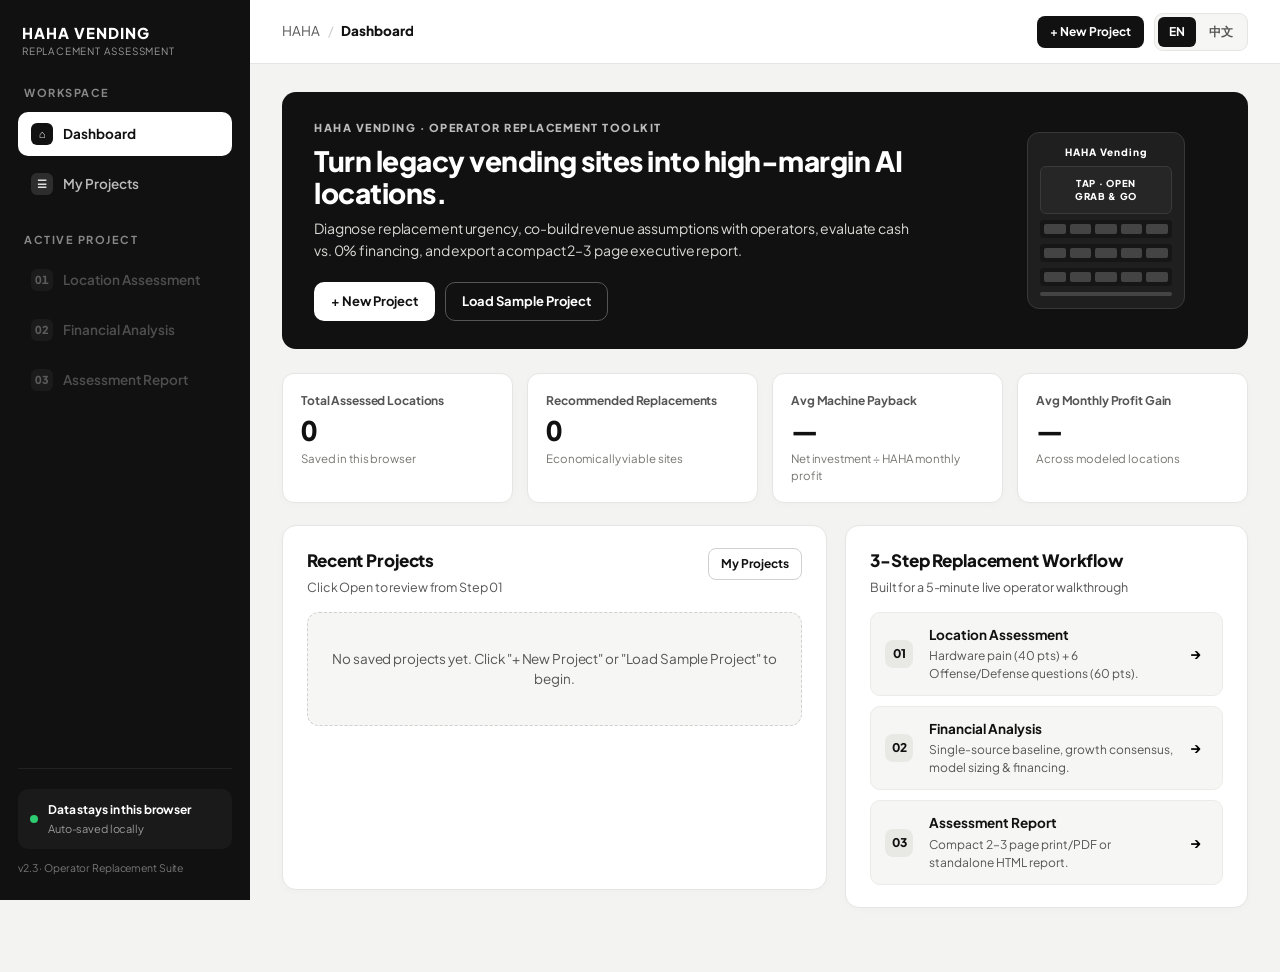
==== commit 55fbabd9: "fix: simplify delete modal, use machine payback on dashboard/cards and clarify Q2 - delete modal now" ====
--- a/index.html
+++ b/index.html
@@ -666,6 +666,12 @@
 }
 .criterion h4 { margin: 0; font-size: 14.5px; font-weight: 800; color: #111; }
 .criterion-q { margin: 4px 0 0; font-size: 13px; color: #3d3d3b; line-height: 1.5; }
+.criterion-hint {
+  margin: 8px 0 0 38px;
+  font-size: 11.5px;
+  line-height: 1.5;
+  color: var(--muted-2);
+}
 .dim-tag {
   font-size: 10.5px;
   font-weight: 800;
@@ -870,6 +876,16 @@
   grid-template-columns: repeat(4, 1fr);
   gap: 10px;
   margin-bottom: 14px;
+}
+.model-reason {
+  margin: -4px 0 14px;
+  padding: 8px 10px;
+  background: var(--soft);
+  border: 1px solid var(--line);
+  border-radius: 8px;
+  font-size: 11.5px;
+  line-height: 1.5;
+  color: var(--muted);
 }
 .model-card {
   position: relative;
@@ -1310,7 +1326,6 @@
 .modal h3 { margin: 0 0 6px; font-size: 18px; font-weight: 800; }
 .modal p { margin: 0 0 14px; font-size: 13px; color: #555; line-height: 1.5; }
 .modal-actions { display: flex; justify-content: flex-end; gap: 10px; margin-top: 18px; flex-wrap: wrap; }
-.modal-actions .modal-action-left { margin-right: auto; }
 
 .toast {
   position: fixed;
@@ -1354,6 +1369,7 @@
 @media (max-width: 640px) {
   .form-grid, .form-grid-3, .form-grid-4, .uplift-grid, .derived-bar, .kpi-row-4, .rep-two, .rep-stat-row { grid-template-columns: 1fr; }
   .choices-3 { margin-left: 0; }
+  .criterion-hint { margin-left: 0; }
   .stats-grid { grid-template-columns: 1fr; }
   .proposal-paper { padding: 22px 18px; }
   .storage-warning { flex-wrap: wrap; }
@@ -1424,6 +1440,7 @@
 const FREIGHT_FEE = 250;
 const REVENUE_LINE = 1200;
 const URGENCY_HIGH_LINE = 60;
+const PREMIUM_VENUES = ['hotel', 'hospital', 'transit', 'gym', 'office_premium'];
 
 function createBlankProject(locationName) {
   return {
@@ -1499,7 +1516,7 @@
         downPct: 10,
         term: 12,
         apr: 0,
-        docFee: 0
+        docFee: 50
       }
     }
   };
@@ -1538,7 +1555,7 @@
   p.invest.modelId = 'pro542';
   p.invest.modelManual = false;
   p.invest.freight = true;
-  p.invest.finance = { enabled: false, downPct: 10, term: 12, apr: 0, docFee: 0 };
+  p.invest.finance = { enabled: false, downPct: 10, term: 12, apr: 0, docFee: 50 };
   return p;
 }
 
@@ -1561,11 +1578,13 @@
   return (p * r * f) / (f - 1);
 }
 
-function recommendedModel(dailyOrders, machineType) {
+function recommendedModel(dailyOrders, machineType, venue) {
+  const orders = Number(dailyOrders) || 0;
   if (machineType === 'frozen') return 'freezer550';
-  if (dailyOrders > 50) return 'ultra1200';
-  if (dailyOrders >= 35) return 'max620s';
-  if (dailyOrders >= 15) return 'pro542';
+  if (orders > 55) return 'ultra1200';
+  if (orders >= 35) return PREMIUM_VENUES.includes(venue) ? 'max620s' : 'max660';
+  if (orders >= 18) return 'pro542';
+  if (orders >= 10) return 'plus440';
   return 'mini360';
 }
 
@@ -1696,6 +1715,7 @@
     'common.perDay': '/ day',
     'common.perMonth': '/mo',
     'common.perYear': '/yr',
+    'common.machineOnly': 'machine-only',
     'common.noPayback': 'No payback',
     'common.backupProject': 'Backup',
     'common.backupAll': 'Export all',
@@ -1712,7 +1732,6 @@
     'common.deleted': 'Project deleted',
     'common.importFailed': 'Import failed. Please check the file and try again.',
     'storage.warning': 'Browser storage is unavailable or full. Changes are only in this tab and will be lost on refresh. Download a backup now.',
-    'modal.deleteBackupHint': 'Tip: download a backup before deleting if you may need this assessment later.',
 
     'dash.kicker': 'HAHA VENDING · OPERATOR REPLACEMENT TOOLKIT',
     'dash.title': 'Turn legacy vending sites into high-margin AI locations.',
@@ -1723,8 +1742,8 @@
     'dash.stat1Sub': 'Saved in this browser',
     'dash.stat2': 'Recommended Replacements',
     'dash.stat2Sub': 'Economically viable sites',
-    'dash.stat3': 'Avg Payback vs. Current',
-    'dash.stat3Sub': 'Incremental payback vs. keeping the current machine',
+    'dash.stat3': 'Avg Machine Payback',
+    'dash.stat3Sub': 'Net investment ÷ HAHA monthly profit',
     'dash.stat4': 'Avg Monthly Profit Gain',
     'dash.stat4Sub': 'Across modeled locations',
     'dash.recent': 'Recent Projects',
@@ -1772,8 +1791,9 @@
     's1.q1': 'Is the current machine limited to low-margin snacks/cans and unable to sell high-margin fresh food, energy drinks, or oversized items?',
     's1.q1a': 'Strong (10)', 's1.q1b': 'Moderate (5)', 's1.q1c': 'Low (0)',
     's1.q2t': '2. Multi-Item Basket Potential',
-    's1.q2': 'Do visitors have the habit and spending power to grab 2–3 items in one visit (e.g., drink + meal/snack)?',
-    's1.q2a': 'Strong (10)', 's1.q2b': 'Moderate (5)', 's1.q2c': 'Low (0)',
+    's1.q2': 'At this site, do customers often buy more than one item per visit (e.g., a drink plus a snack or meal), rather than mostly single-item purchases?',
+    's1.q2a': 'Often 2+ items (10)', 's1.q2b': 'Sometimes 2 items (5)', 's1.q2c': 'Mostly 1 item (0)',
+    's1.q2Hint': 'Look for: items per transaction / AOV in the machine backend, drink + food combos at lunch, or on-site observation. If unsure, choose the conservative option.',
     's1.q3t': '3. Captive Demand',
     's1.q3': 'Does the site lack a nearby 24/7 convenience store or cafeteria within a 5-minute walk?',
     's1.q3a': 'Strong (10)', 's1.q3b': 'Moderate (5)', 's1.q3c': 'Low (0)',
@@ -1825,7 +1845,7 @@
     'validate.apr': 'APR',
     'validate.docFee': 'doc fee',
 
-    'venue.office': 'Office / Corporate', 'venue.factory': 'Factory / Industrial', 'venue.gym': 'Gym / Fitness',
+    'venue.office': 'Office / Corporate', 'venue.office_premium': 'High-end Office / HQ', 'venue.factory': 'Factory / Industrial', 'venue.gym': 'Gym / Fitness',
     'venue.hospital': 'Hospital / Medical', 'venue.hotel': 'Hotel / Hospitality', 'venue.school': 'School / University',
     'venue.apartment': 'Apartment / Residential', 'venue.transit': 'Airport / Transit', 'venue.construction': 'Construction Site', 'venue.retail': 'Retail / Other',
     'mtype.snack': 'Snack / Spring', 'mtype.beverage': 'Beverage', 'mtype.combo': 'Combo', 'mtype.frozen': 'Frozen / Fresh', 'mtype.other': 'Other',
@@ -1881,9 +1901,12 @@
     's2.projDaily': 'Projected Daily Orders',
 
     's2.secC': 'C. Machine Recommendation, Investment & Financing',
-    's2.secCd': 'Auto-recommended by daily order volume & machine type. Click any model to select.',
+    's2.secCd': 'Auto-recommended by daily orders, venue type and machine type. Click any model to select.',
     's2.autoModel': 'Use recommended',
     's2.recBadge': 'Recommended',
+    's2.recReason': 'Auto pick: {orders} orders/day · {venue} → {model}.',
+    's2.recFrozen': 'Frozen / fresh machine type → Freezer 550.',
+    's2.recFrozenLow': 'Frozen / fresh + {orders} orders/day → Freezer 550; below 15/day, validate payback first.',
     'tag.compact': 'Compact', 'tag.standard': 'Standard', 'tag.bestseller': 'US Best Seller',
     'tag.flagship': 'Flagship', 'tag.large': 'Large Capacity', 'tag.double': 'Double Door', 'tag.frozen': 'Frozen',
     's2.freight': 'Freight (+$250)',
@@ -1896,8 +1919,11 @@
     's2.finance': 'Finance',
     's2.down': 'Down Payment (%)',
     's2.term': 'Term (months)',
+    's2.termHint': '12 standard · max 24',
     's2.apr': 'APR (%)',
+    's2.aprHint': '0% current plan',
     's2.docFee': 'Doc Fee (Upfront $)',
+    's2.docFeeHint': '$50 current plan',
     's2.cashSigning': 'Day 1 Cash (Signing)',
     's2.monthlyPmt': 'Monthly Payment',
     's2.coverage': 'Payment Coverage',
@@ -1994,6 +2020,7 @@
     'warn.coverageLow': 'Monthly payment coverage is {coverage}× (aim for ≥ 1.25×).',
     'warn.cashBelowOld': 'Net cash after monthly financing payment is below current machine profit.',
     'warn.longPayback': 'Incremental payback is {months} months.',
+    'warn.frozenLowVolume': 'Frozen / fresh site at {orders} orders/day is below 15/day; validate payback before committing.',
 
     'why.age': 'Current machine is {years} years old — rising repair and downtime risk.',
     'why.condition': 'Physical condition is poor — reliability is already costing sales.',
@@ -2083,6 +2110,7 @@
     'common.perDay': '/天',
     'common.perMonth': '/月',
     'common.perYear': '/年',
+    'common.machineOnly': '单机',
     'common.noPayback': '无法回本',
     'common.backupProject': '备份',
     'common.backupAll': '导出全部',
@@ -2099,7 +2127,6 @@
     'common.deleted': '项目已删除',
     'common.importFailed': '导入失败，请检查文件后重试。',
     'storage.warning': '浏览器本地存储不可用或已满，当前修改只保存在本页，刷新会丢失。请立即下载备份。',
-    'modal.deleteBackupHint': '提示：如果之后还可能用到这个评估，建议先下载备份再删除。',
 
     'dash.kicker': 'HAHA VENDING · 运营商换机评估套件',
     'dash.title': '把传统售货机点位升级为高毛利 AI 无人零售。',
@@ -2110,8 +2137,8 @@
     'dash.stat1Sub': '保存在当前浏览器',
     'dash.stat2': '建议替换点位',
     'dash.stat2Sub': '经济性达标的点位',
-    'dash.stat3': '平均增量回本周期',
-    'dash.stat3Sub': '对比保留旧机的增量回本均值',
+    'dash.stat3': '平均单机回本周期',
+    'dash.stat3Sub': '净投资 ÷ HAHA 月净利',
     'dash.stat4': '平均月利润增量',
     'dash.stat4Sub': '已测算点位均值',
     'dash.recent': '最近项目',
@@ -2159,8 +2186,9 @@
     's1.q1': '现有机器是不是只能卖低毛利零食/罐装饮料，卖不了高毛利的鲜食、能量饮料或大瓶装？',
     's1.q1a': '明显受限 (10)', 's1.q1b': '有些受限 (5)', 's1.q1c': '不受限 (0)',
     's1.q2t': '2. 连带与多件购买潜力',
-    's1.q2': '现场客群的消费习惯与消费力，是否支持一次拿 2–3 件（如饮料 + 餐食/零食）？',
-    's1.q2a': '很强 (10)', 's1.q2b': '一般 (5)', 's1.q2c': '较弱 (0)',
+    's1.q2': '这个点位，顾客是否经常一次买 2 件以上（例如饮料 + 零食/餐食），而不是基本只买一件？',
+    's1.q2a': '经常 2 件以上 (10)', 's1.q2b': '偶尔买 2 件 (5)', 's1.q2c': '基本只买 1 件 (0)',
+    's1.q2Hint': '判断依据：现有机器后台的单笔件数/客单价、午高峰是否常见“饮料+餐食/零食”组合、现场观察；拿不准时选保守档。',
     's1.q3t': '3. 周边刚需与不可替代性',
     's1.q3': '点位步行 5 分钟内是否缺乏 24 小时便利店或食堂（封闭/半封闭刚需场景）？',
     's1.q3a': '非常刚需 (10)', 's1.q3b': '部分替代 (5)', 's1.q3c': '选择很多 (0)',
@@ -2212,7 +2240,7 @@
     'validate.apr': '年化利率',
     'validate.docFee': '签约手续费',
 
-    'venue.office': '办公室 / 企业园区', 'venue.factory': '工厂 / 工业园', 'venue.gym': '健身房',
+    'venue.office': '办公室 / 企业园区', 'venue.office_premium': '高端办公 / 总部', 'venue.factory': '工厂 / 工业园', 'venue.gym': '健身房',
     'venue.hospital': '医院 / 医疗', 'venue.hotel': '酒店 / 服务业', 'venue.school': '学校 / 大学',
     'venue.apartment': '公寓 / 住宅', 'venue.transit': '机场 / 交通枢纽', 'venue.construction': '建筑工地', 'venue.retail': '零售 / 其他',
     'mtype.snack': '弹簧零食柜', 'mtype.beverage': '饮料柜', 'mtype.combo': '综合柜', 'mtype.frozen': '冷冻 / 鲜食柜', 'mtype.other': '其他',
@@ -2268,9 +2296,12 @@
     's2.projDaily': 'HAHA 预测日均单量',
 
     's2.secC': 'C. 机型推荐、投资与分期',
-    's2.secCd': '根据点位日均单量与旧机类型自动推荐机型，点击任意机型可手动切换。',
+    's2.secCd': '根据日均单量、场地类型与旧机类型自动推荐机型，点击任意机型可手动切换。',
     's2.autoModel': '恢复自动推荐',
     's2.recBadge': '推荐',
+    's2.recReason': '自动推荐：{orders} 单/天 · {venue} → {model}。',
+    's2.recFrozen': '旧机为冷冻/鲜食 → 优先 Freezer 550。',
+    's2.recFrozenLow': '冷冻/鲜食 + {orders} 单/天 → Freezer 550；低于 15 单/天，建议先验证回本。',
     'tag.compact': '紧凑型', 'tag.standard': '标准型', 'tag.bestseller': '北美畅销',
     'tag.flagship': '旗舰型', 'tag.large': '大容量', 'tag.double': '双门超大', 'tag.frozen': '冷冻',
     's2.freight': '运费 (+$250)',
@@ -2283,8 +2314,11 @@
     's2.finance': '分期',
     's2.down': '首付比例 (%)',
     's2.term': '分期期数 (月)',
+    's2.termHint': '标准 12 期 · 最长 24 期',
     's2.apr': '年化利率 APR (%)',
+    's2.aprHint': '当前 0 息',
     's2.docFee': '签约手续费 (现付 $)',
+    's2.docFeeHint': '当前 $50',
     's2.cashSigning': '签约首日现金',
     's2.monthlyPmt': '每月月供',
     's2.coverage': '月供覆盖倍数',
@@ -2381,6 +2415,7 @@
     'warn.coverageLow': '月供覆盖倍数为 {coverage}×（建议 ≥ 1.25×）。',
     'warn.cashBelowOld': '交完月供后剩余现金低于现有机器月利润。',
     'warn.longPayback': '增量回本周期为 {months} 个月。',
+    'warn.frozenLowVolume': '冷冻/鲜食点位日均 {orders} 单，低于 15 单/天，建议先验证回本再投入。',
 
     'why.age': '现有机器机龄已达 {years} 年，维修与停机风险上升。',
     'why.condition': '机器物理状况较差，故障率已直接拖累营收。',
@@ -2820,9 +2855,12 @@
 
   /* 6. Model Recommendation (Daily Orders + Frozen Machine Type) & Net Investment */
   const basisDailyOrders = hahaDailyOrders > 0 ? hahaDailyOrders : oldDailyOrders;
-  const recModelId = recommendedModel(basisDailyOrders, p.machine.type);
+  const recModelId = recommendedModel(basisDailyOrders, p.machine.type, p.meta.venue);
   const effectiveModelId = p.invest.modelManual ? p.invest.modelId : recModelId;
   const activeModel = MODELS.find(m => m.id === effectiveModelId) || MODELS[2];
+  const recModel = MODELS.find(m => m.id === recModelId) || MODELS[2];
+  const recFrozen = p.machine.type === 'frozen';
+  const recLowVolume = recFrozen && basisDailyOrders < 15;
 
   const equipment = activeModel.msrp;
   const freight = p.invest.freight ? FREIGHT_FEE : 0;
@@ -2842,7 +2880,7 @@
   const down = investment * clamp(num(f.downPct), 0, 100) / 100;
   const docFee = Math.max(0, num(f.docFee));
   const principal = Math.max(0, investment - down);
-  const finMonths = clamp(Math.round(num(f.term) || 12), 1, 120);
+  const finMonths = clamp(Math.round(num(f.term) || 12), 1, 24);
   const apr = Math.max(0, num(f.apr));
   const payment = amortize(principal, apr, finMonths);
   const cashDueAtSigning = financed ? (down + docFee) : investment;
@@ -2891,6 +2929,7 @@
   if (financed && coverage < 1.25) warnings.push({ level: 'warn', code: 'coverageLow', vars: { coverage: coverage.toFixed(2) } });
   if (financed && vsOldCash < 0) warnings.push({ level: 'warn', code: 'cashBelowOld' });
   if (hasData && delta > 0 && payback > 36) warnings.push({ level: 'warn', code: 'longPayback', vars: { months: payback.toFixed(0) } });
+  if (recLowVolume && hasData) warnings.push({ level: 'warn', code: 'frozenLowVolume', vars: { orders: basisDailyOrders.toFixed(1) } });
 
   return {
     hasData,
@@ -2904,7 +2943,7 @@
     old: { sales: oldSales, monthlyOrders: oldMonthlyOrders, dailyOrders: oldDailyOrders, aov: oldAov, siteFee: oldSiteFee, profit: oldProfit, cost: oldCost, margin: oldMargin, detail: oldDetail, ordersEstimated: oldOrdersEstimated },
     growth: { orderRaw, orderPct, orderScale, aovPct, orderCapped, aovCapped, appliedPct, varietyRev, stockRev, paymentRev, basketRev, totalRevenueGrowth, totalRevenueGrowthPct },
     haha: { sales: hahaSales, monthlyOrders: hahaMonthlyOrders, dailyOrders: hahaDailyOrders, aov: hahaAov, cogs: hahaCogs, shareCost: hahaShareCost, rent: hahaRent, siteFee: hahaSiteFee, processing: hahaProcessing, shrinkage: hahaShrinkage, fixed: hahaFixed, ai: hahaAi, cost: hahaCost, profit: hahaProfit, margin: hahaMargin, zeroGrowthProfit },
-    invest: { recModelId, effectiveModelId, model: activeModel, equipment, freight, install, removal, tradeIn, total: investment, delta, annualDelta, payback, standalonePayback, threeYearNet, roi3 },
+    invest: { recModelId, recModelName: recModel.name, recDailyOrders: basisDailyOrders, recFrozen, recLowVolume, effectiveModelId, model: activeModel, equipment, freight, install, removal, tradeIn, total: investment, delta, annualDelta, payback, standalonePayback, threeYearNet, roi3 },
     finance: { enabled: financed, down, docFee, principal, months: finMonths, apr, payment, cashDueAtSigning, totalPaid, totalInterest, financingCost36, coverage, cashAfter, vsOldCash, selfFunding },
     stress,
     verdict,
@@ -2963,7 +3002,7 @@
 
   if (f.enabled) {
     if (!(num(f.downPct) >= 0 && num(f.downPct) <= 100)) missing.push('downPct');
-    if (!(num(f.term) >= 1 && num(f.term) <= 72)) missing.push('term');
+    if (!(num(f.term) >= 1 && num(f.term) <= 24)) missing.push('term');
     if (!(num(f.apr) >= 0)) missing.push('apr');
     if (!(num(f.docFee) >= 0)) missing.push('docFee');
   }
@@ -3273,9 +3312,7 @@
   showModal(`
     <h3>${esc(t('proj.delTitle'))}</h3>
     <p>${esc(t('proj.delMsg', { name: p.meta.locationName || t('top.untitled') }))}</p>
-    <p style="font-size:12px;color:var(--muted)">${esc(t('modal.deleteBackupHint'))}</p>
     <div class="modal-actions">
-      <button type="button" class="button button-outline modal-action-left" data-action="backupProject" data-id="${id}">${esc(t('common.backupProject'))}</button>
       <button type="button" class="button button-outline" data-action="closeModal">${esc(t('common.cancel'))}</button>
       <button type="button" class="button button-danger" data-action="confirmDelete" data-id="${id}">${esc(t('common.delete'))}</button>
     </div>
@@ -3293,9 +3330,9 @@
   const list = app.projects;
   const computed = list.map(p => ({ p, m: compute(p) }));
   const viableList = computed.filter(x => x.m.viable);
-  const validPayback = computed.filter(x => x.m.hasData && isFinite(x.m.invest.payback));
-  const avgPayback = validPayback.length
-    ? validPayback.reduce((s, x) => s + x.m.invest.payback, 0) / validPayback.length
+  const validMachinePayback = computed.filter(x => x.m.hasData && isFinite(x.m.invest.standalonePayback));
+  const avgMachinePayback = validMachinePayback.length
+    ? validMachinePayback.reduce((s, x) => s + x.m.invest.standalonePayback, 0) / validMachinePayback.length
     : Infinity;
   const assessed = computed.filter(x => x.m.hasData);
   const avgGain = assessed.length
@@ -3338,7 +3375,7 @@
     <div class="stats-grid">
       <div class="stat-card"><span>${esc(t('dash.stat1'))}</span><strong>${list.length}</strong><small>${esc(t('dash.stat1Sub'))}</small></div>
       <div class="stat-card"><span>${esc(t('dash.stat2'))}</span><strong>${viableList.length}</strong><small>${esc(t('dash.stat2Sub'))}</small></div>
-      <div class="stat-card"><span>${esc(t('dash.stat3'))}</span><strong>${isFinite(avgPayback) ? nf(avgPayback, 1) + ' ' + esc(t('common.mo')) : '—'}</strong><small>${esc(t('dash.stat3Sub'))}</small></div>
+      <div class="stat-card"><span>${esc(t('dash.stat3'))}</span><strong>${isFinite(avgMachinePayback) ? nf(avgMachinePayback, 1) + ' ' + esc(t('common.mo')) : '—'}</strong><small>${esc(t('dash.stat3Sub'))}</small></div>
       <div class="stat-card"><span>${esc(t('dash.stat4'))}</span><strong>${assessed.length ? signedMoney(avgGain, 0) : '—'}</strong><small>${esc(t('dash.stat4Sub'))}</small></div>
     </div>
 
@@ -3397,7 +3434,7 @@
         <h3>${esc(p.meta.locationName || t('top.untitled'))}</h3>
         <p>${esc([p.meta.city, p.meta.state].filter(Boolean).join(', ') || '—')} · ${esc(m.invest.model.name)}</p>
         <div style="font-size:13px;font-weight:800;color:${m.hasData && m.invest.delta >= 0 ? 'var(--green)' : 'var(--muted)'}">
-          ${m.hasData ? signedMoney(m.invest.delta, 0) + '/mo · ' + esc(monthsFmt(m.invest.payback)) : '—'}
+          ${m.hasData ? signedMoney(m.invest.delta, 0) + t('common.perMonth') + ' · ' + esc(t('common.machineOnly')) + ' ' + esc(monthsFmt(m.invest.standalonePayback)) : '—'}
         </div>
         <div class="project-card-bottom">
           <button type="button" class="button button-dark button-small" data-action="openProj" data-id="${p.id}">${esc(t('common.open'))}</button>
@@ -3442,12 +3479,12 @@
 'use strict';
 
 function renderStep1(p) {
-  const venues = ['office', 'factory', 'gym', 'hospital', 'hotel', 'school', 'apartment', 'transit', 'construction', 'retail'];
+  const venues = ['office', 'office_premium', 'factory', 'gym', 'hospital', 'hotel', 'school', 'apartment', 'transit', 'construction', 'retail'];
   const mtypes = ['snack', 'beverage', 'combo', 'frozen', 'other'];
   const pays = ['coin', 'bill', 'card', 'mobile'];
   const diagQs = [
     { k: 'q1', dim: 'offense', t: 's1.q1t', q: 's1.q1', opts: ['s1.q1a', 's1.q1b', 's1.q1c'] },
-    { k: 'q2', dim: 'offense', t: 's1.q2t', q: 's1.q2', opts: ['s1.q2a', 's1.q2b', 's1.q2c'] },
+    { k: 'q2', dim: 'offense', t: 's1.q2t', q: 's1.q2', opts: ['s1.q2a', 's1.q2b', 's1.q2c'], hint: 's1.q2Hint' },
     { k: 'q3', dim: 'offense', t: 's1.q3t', q: 's1.q3', opts: ['s1.q3a', 's1.q3b', 's1.q3c'] },
     { k: 'q4', dim: 'defense', t: 's1.q4t', q: 's1.q4', opts: ['s1.q4a', 's1.q4b', 's1.q4c'] },
     { k: 'q5', dim: 'defense', t: 's1.q5t', q: 's1.q5', opts: ['s1.q5a', 's1.q5b', 's1.q5c'] },
@@ -3556,6 +3593,7 @@
                     <button type="button" class="choice-btn ${cur === 5 ? 'on-5' : ''}" data-set="diag.${q.k}" data-value="5">${esc(t(q.opts[1]))}</button>
                     <button type="button" class="choice-btn ${cur === 0 ? 'on-0' : ''}" data-set="diag.${q.k}" data-value="0">${esc(t(q.opts[2]))}</button>
                   </div>
+                  ${q.hint ? `<p class="criterion-hint">${esc(t(q.hint))}</p>` : ''}
                 </div>
               `;
             }).join('')}
@@ -3795,6 +3833,7 @@
               </button>
             `).join('')}
           </div>
+          <div class="model-reason" data-out="modelReason">—</div>
 
           <div class="form-grid-4" style="align-items:start">
             <div class="field">
@@ -3838,9 +3877,9 @@
           <div class="hidden" data-show="finEnabled">
             <div class="form-grid-4">
               <div class="field"><label>${esc(t('s2.down'))}</label><div class="input-wrap"><input type="number" class="has-unit" min="0" max="100" step="1" data-bind="invest.finance.downPct" value="${esc(f.downPct)}"><span class="unit">%</span></div></div>
-              <div class="field"><label>${esc(t('s2.term'))}</label><div class="input-wrap"><input type="number" class="has-unit" min="1" max="72" step="1" data-bind="invest.finance.term" value="${esc(f.term)}"><span class="unit">${esc(t('common.mo'))}</span></div></div>
-              <div class="field"><label>${esc(t('s2.apr'))}</label><div class="input-wrap"><input type="number" class="has-unit" min="0" step="0.1" data-bind="invest.finance.apr" value="${esc(f.apr)}"><span class="unit">%</span></div></div>
-              <div class="field"><label>${esc(t('s2.docFee'))}</label><div class="input-wrap"><span class="prefix">$</span><input type="number" class="has-prefix" min="0" step="25" data-bind="invest.finance.docFee" value="${esc(f.docFee)}"></div></div>
+              <div class="field"><label>${esc(t('s2.term'))}</label><div class="input-wrap"><input type="number" class="has-unit" min="1" max="24" step="1" data-bind="invest.finance.term" value="${esc(f.term)}"><span class="unit">${esc(t('common.mo'))}</span></div><span class="field-hint">${esc(t('s2.termHint'))}</span></div>
+              <div class="field"><label>${esc(t('s2.apr'))}</label><div class="input-wrap"><input type="number" class="has-unit" min="0" step="0.1" data-bind="invest.finance.apr" value="${esc(f.apr)}"><span class="unit">%</span></div><span class="field-hint">${esc(t('s2.aprHint'))}</span></div>
+              <div class="field"><label>${esc(t('s2.docFee'))}</label><div class="input-wrap"><span class="prefix">$</span><input type="number" class="has-prefix" min="0" step="10" data-bind="invest.finance.docFee" value="${esc(f.docFee)}"></div><span class="field-hint">${esc(t('s2.docFeeHint'))}</span></div>
             </div>
             <div class="derived-bar" style="grid-template-columns:repeat(4,1fr)">
               <div class="derived-item"><span>${esc(t('s2.cashSigning'))}</span><strong data-out="cashSigning">—</strong></div>
@@ -4189,6 +4228,15 @@
       dAov: m.old.aov > 0 ? money(m.old.aov, 2) : '—',
       dDaily: m.old.monthlyOrders > 0 ? nf(m.old.dailyOrders, 1) + t('common.perDay') : '—',
       dMargin: m.old.sales > 0 ? pct(m.old.margin, 1) : '—',
+      modelReason: m.invest.recFrozen
+        ? (m.invest.recLowVolume
+          ? t('s2.recFrozenLow', { orders: nf(m.invest.recDailyOrders, 1) })
+          : t('s2.recFrozen'))
+        : t('s2.recReason', {
+          orders: nf(m.invest.recDailyOrders, 1),
+          venue: t('venue.' + p.meta.venue),
+          model: m.invest.recModelName
+        }),
       oldSiteFee: money(m.old.siteFee, 2) + t('common.perMonth'),
       siteFormulaCur: t('s2.formulaCur', {
         sales: money(m.old.sales, 0),
